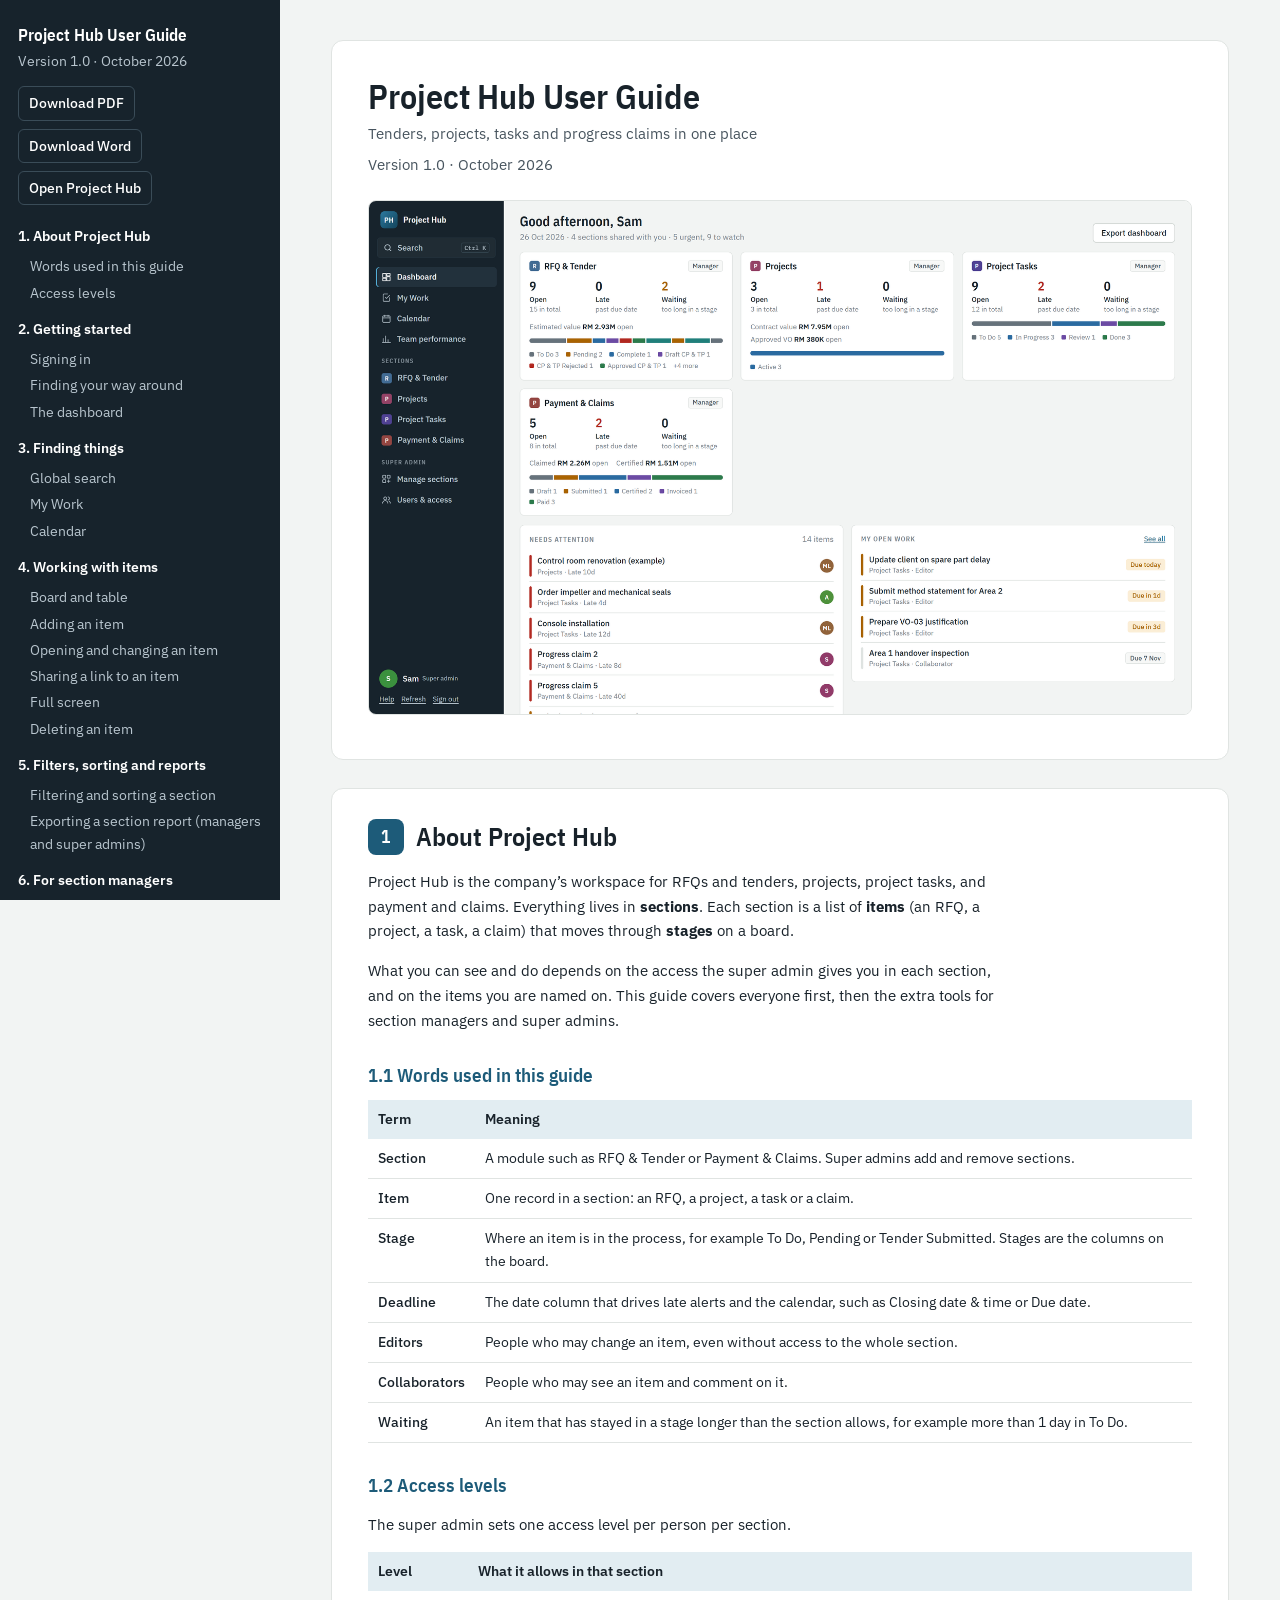
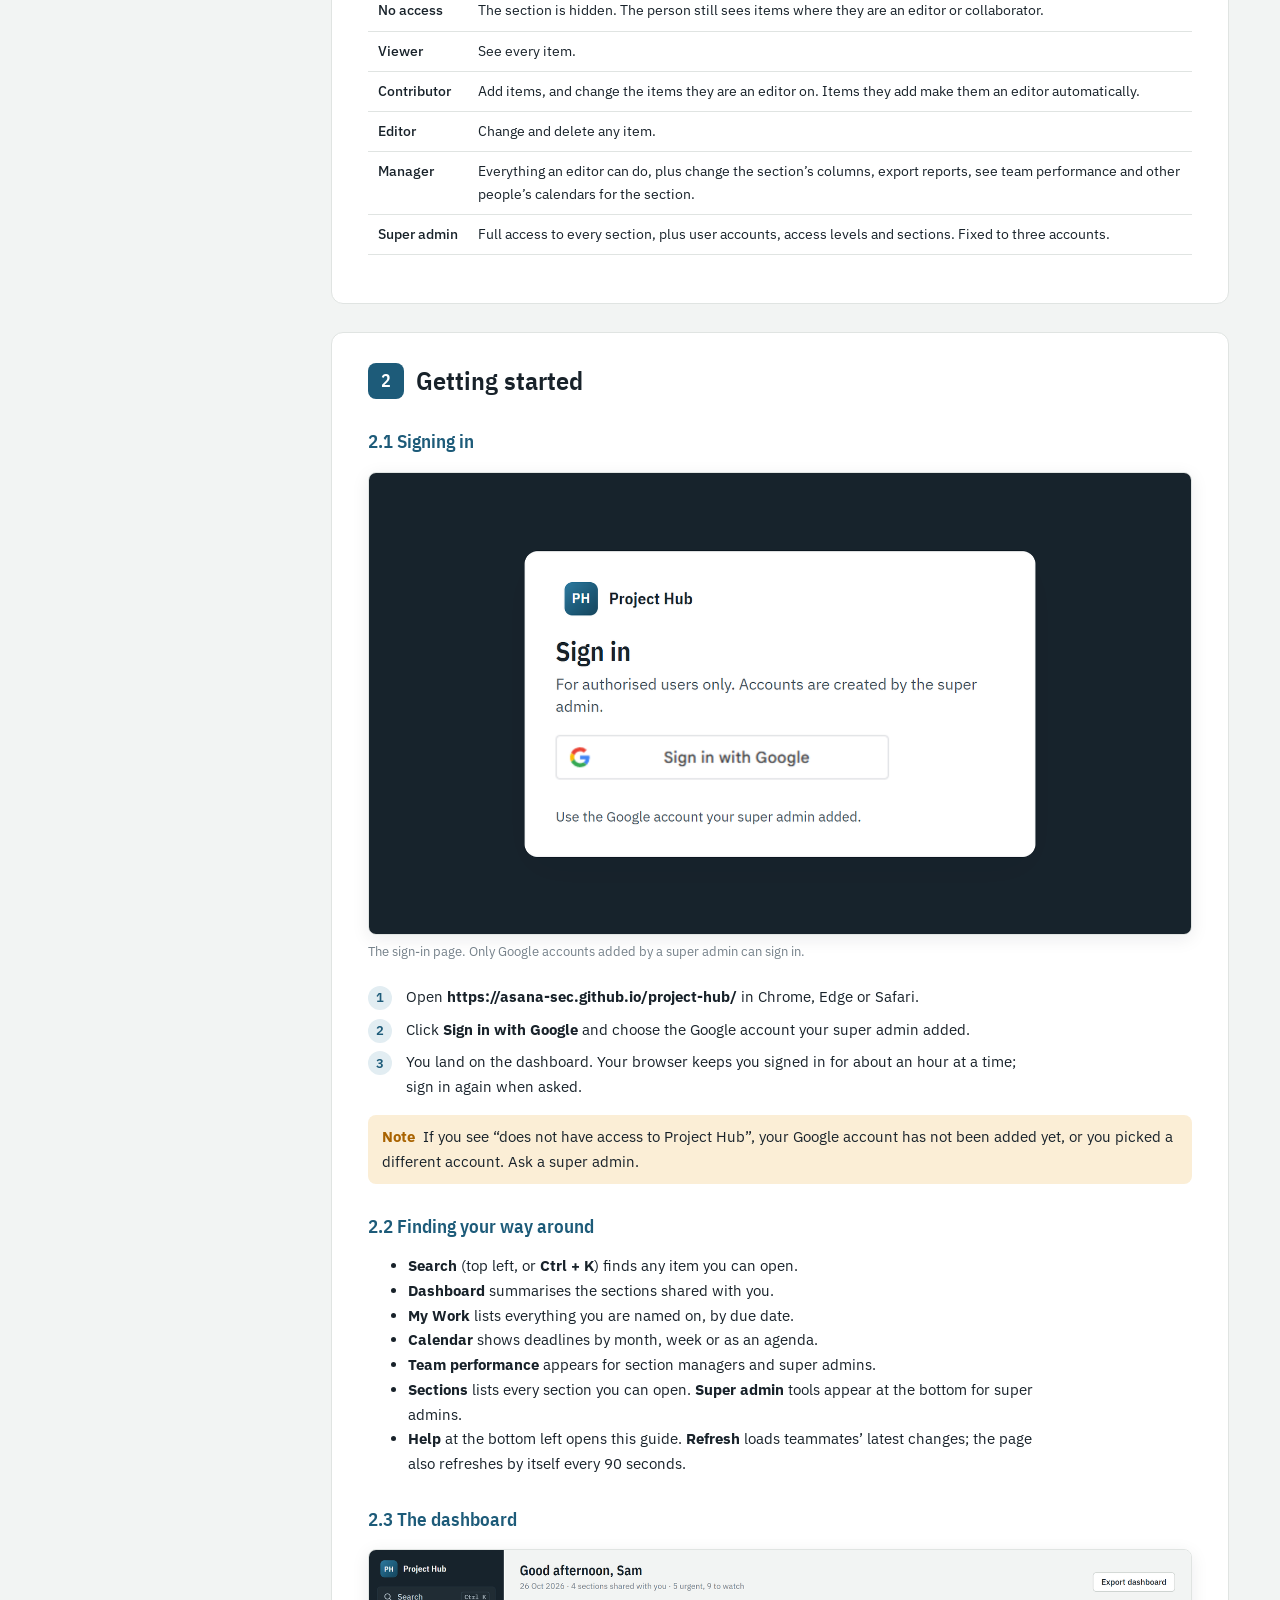
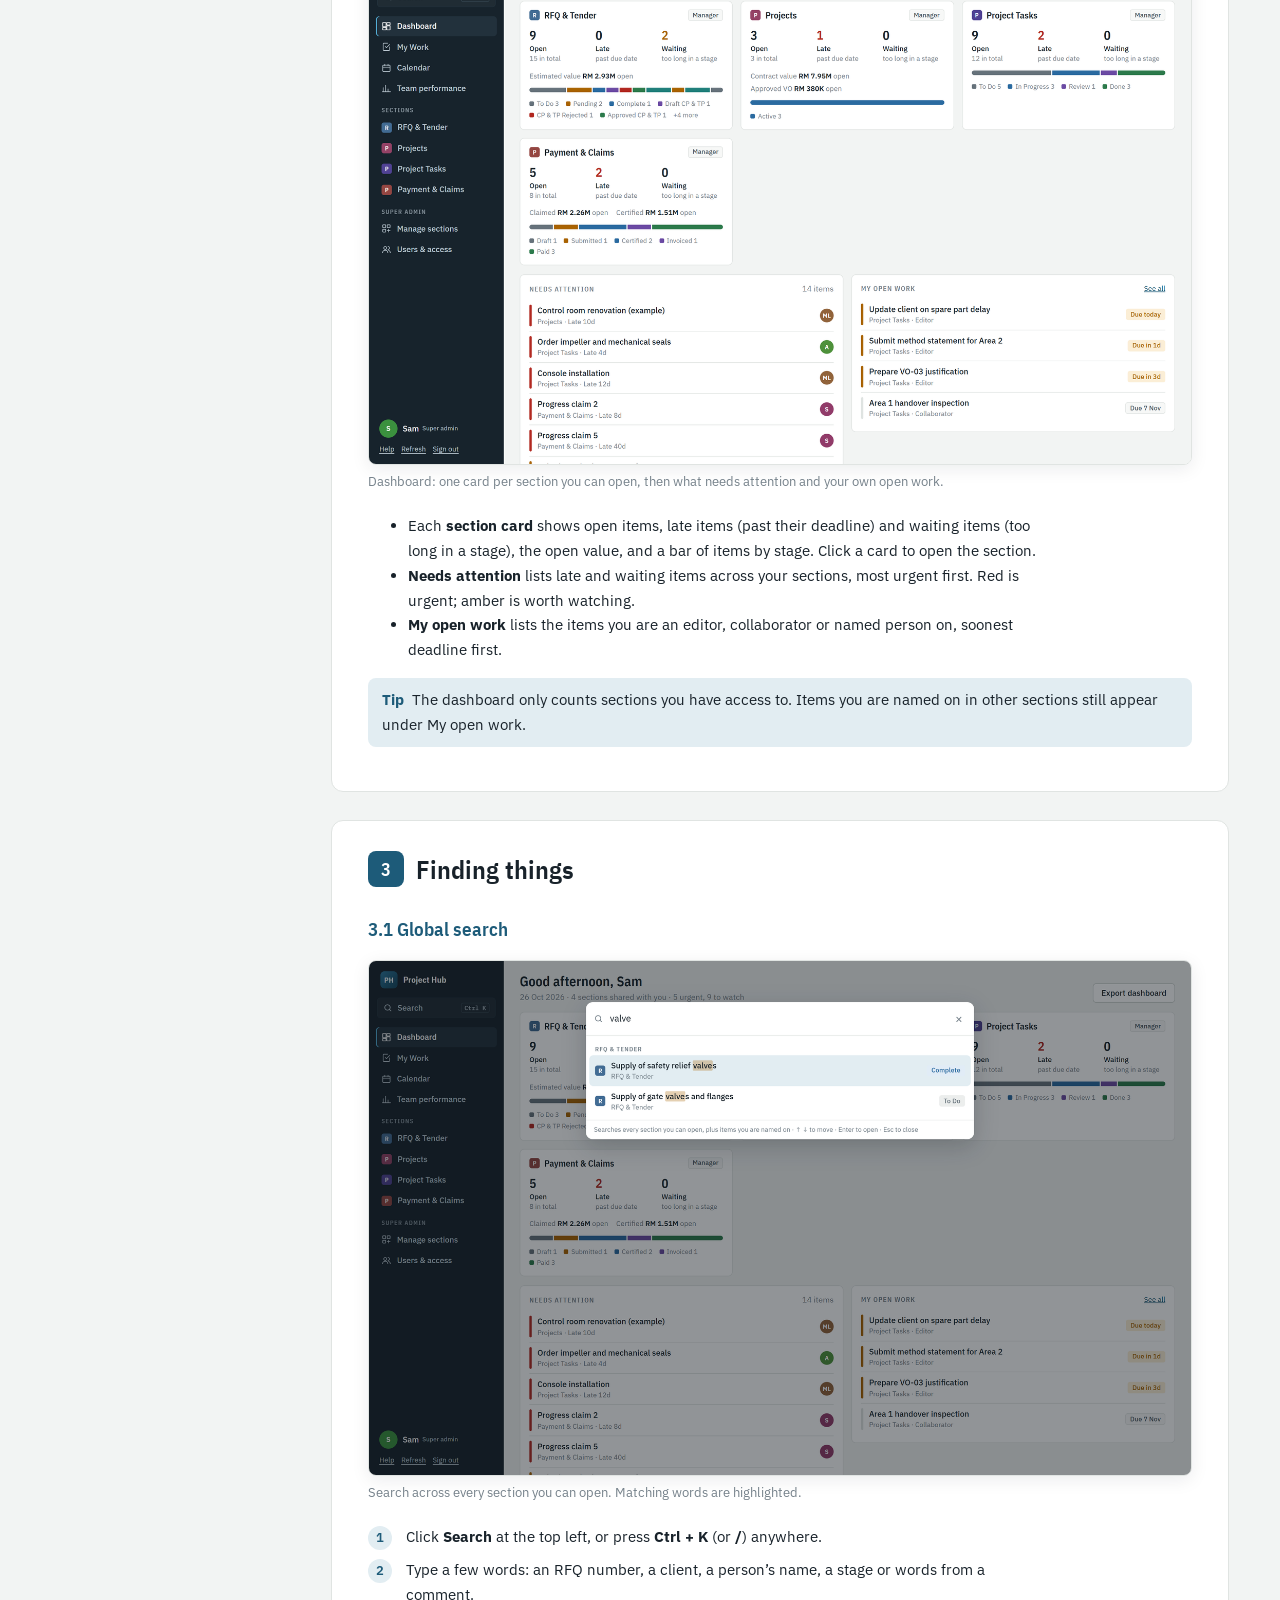
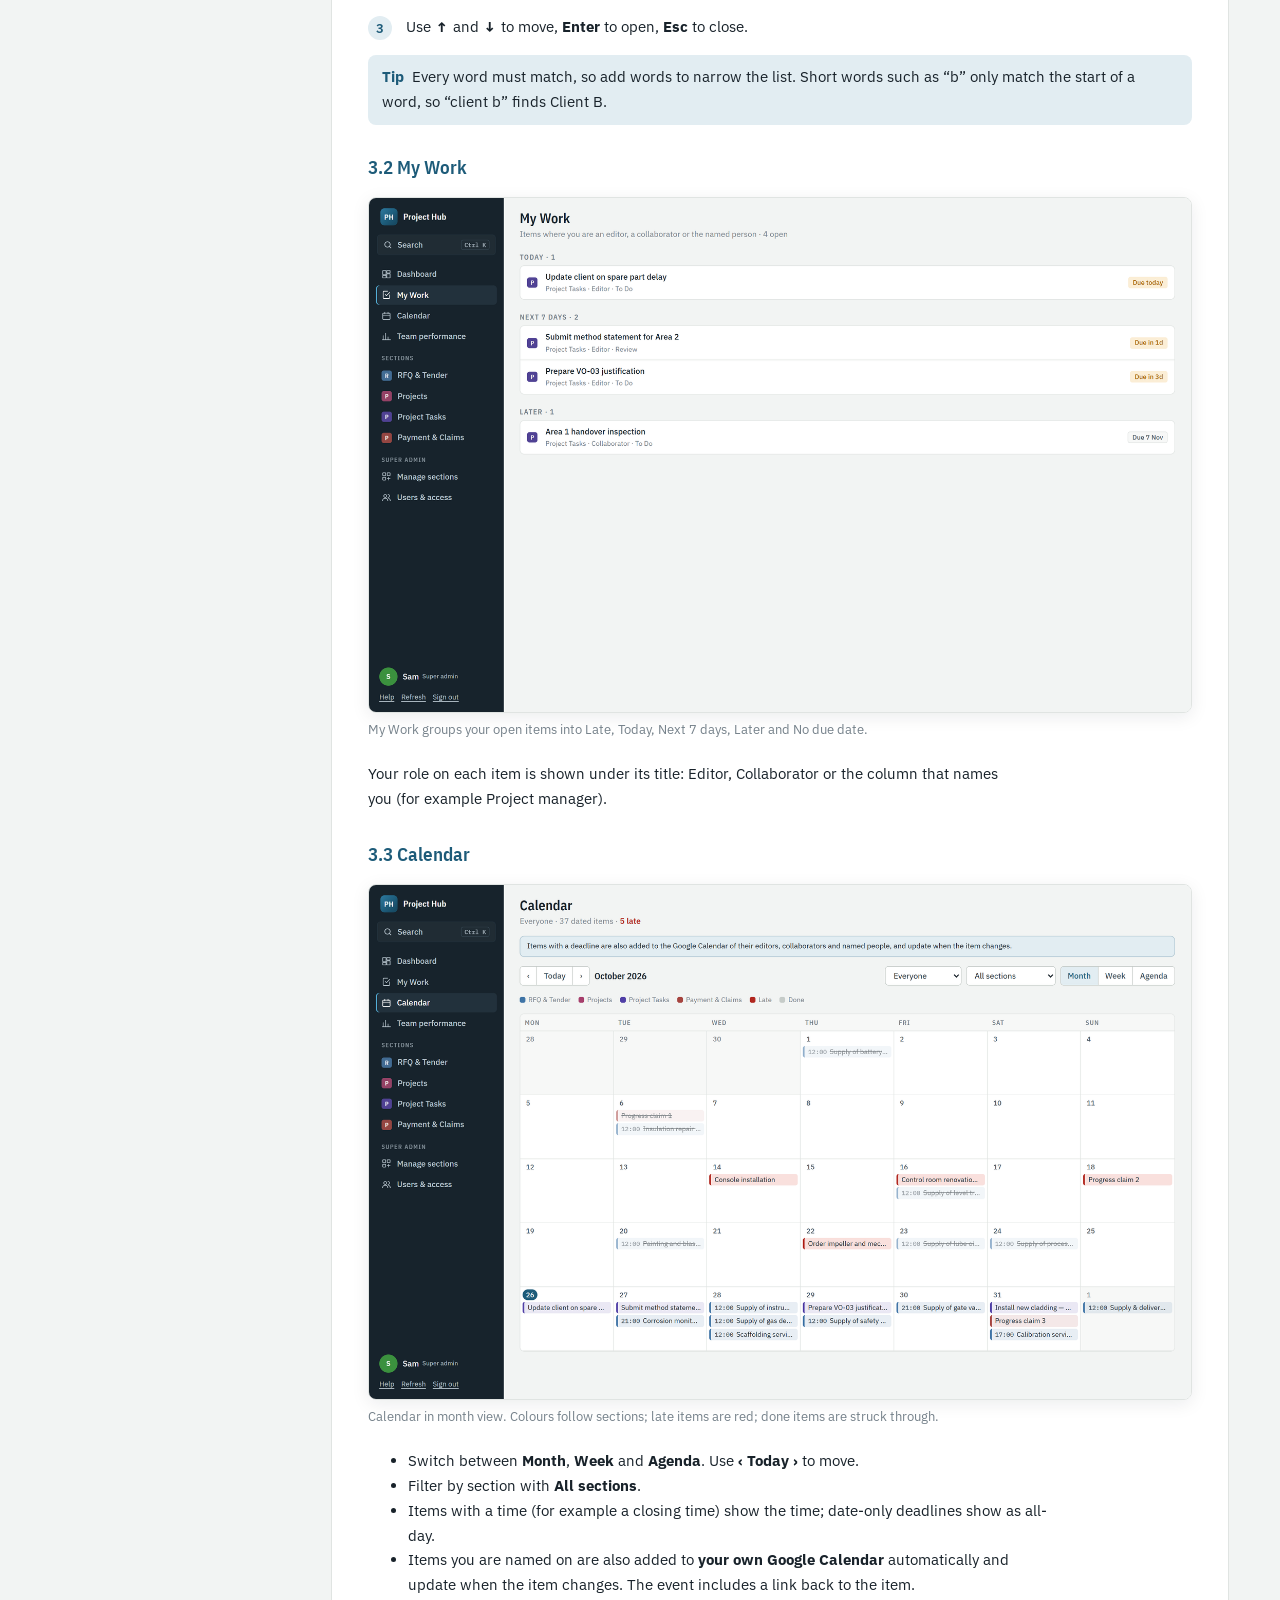
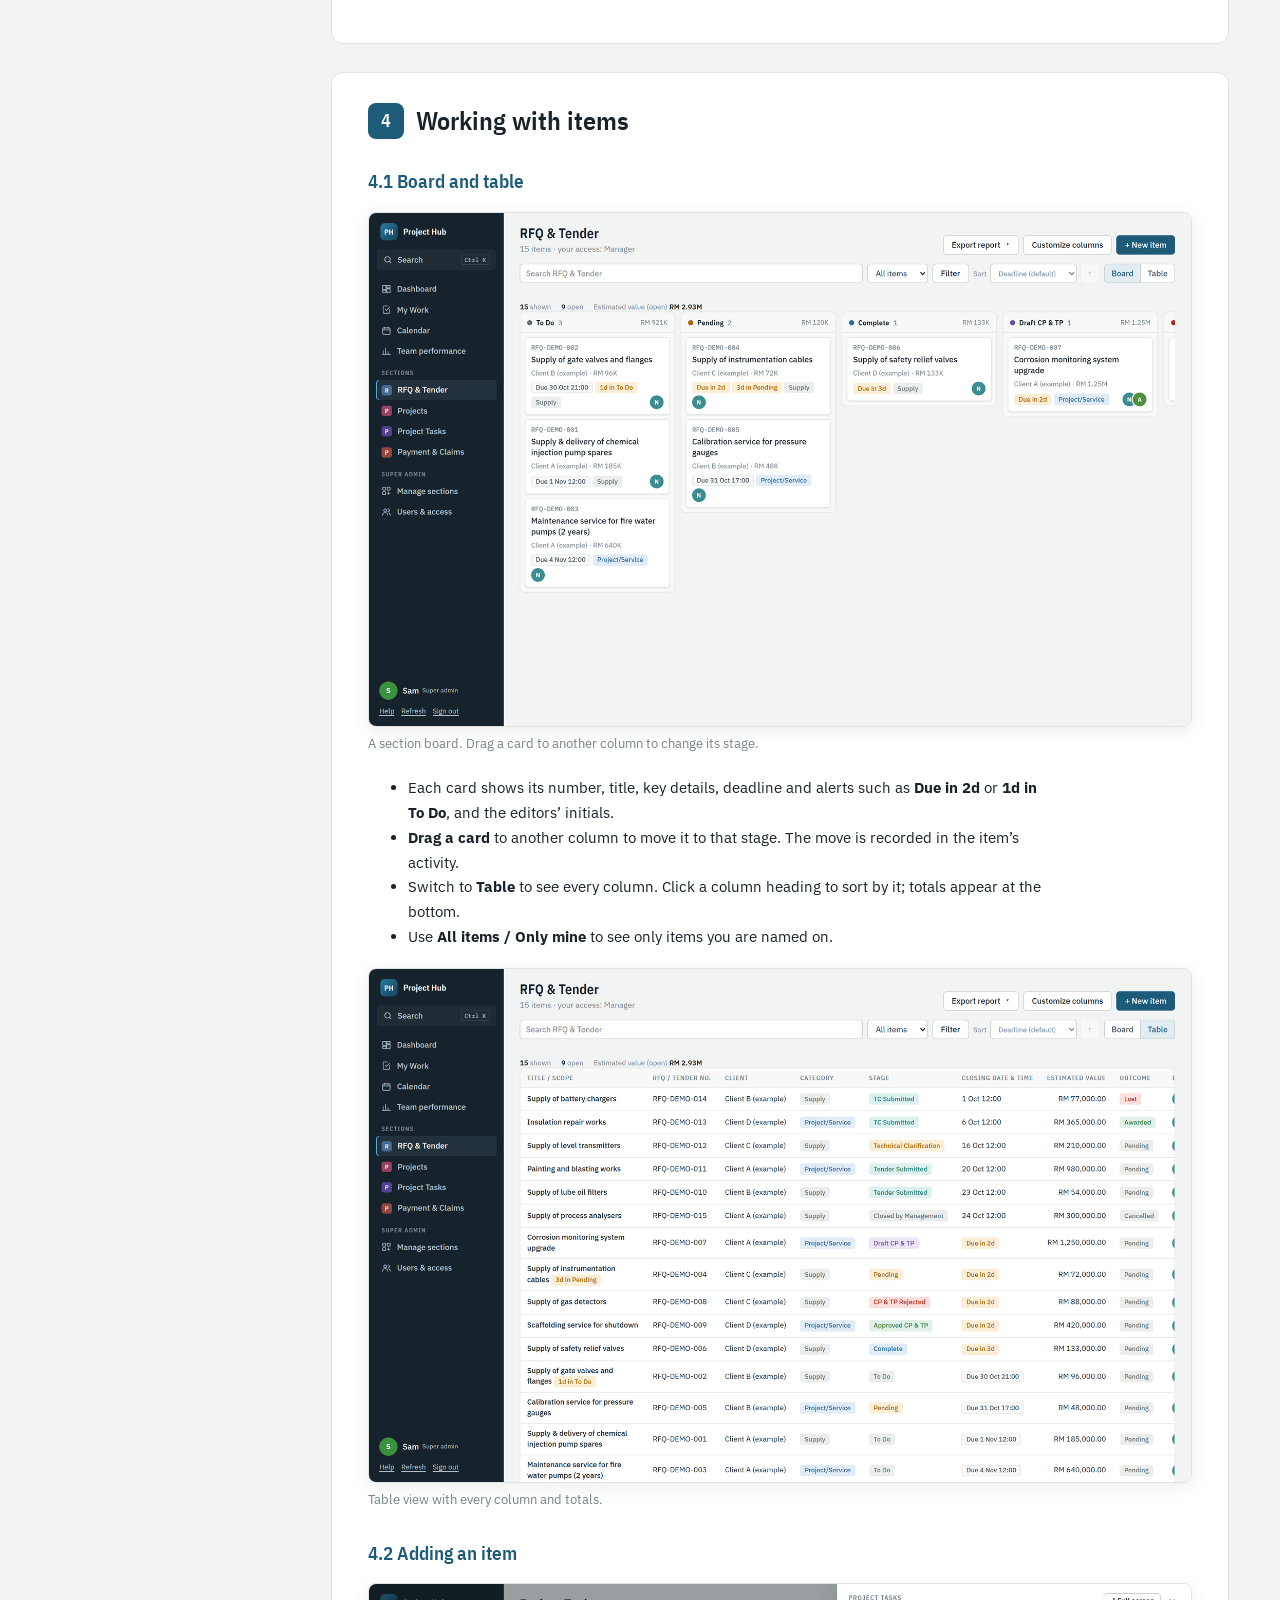
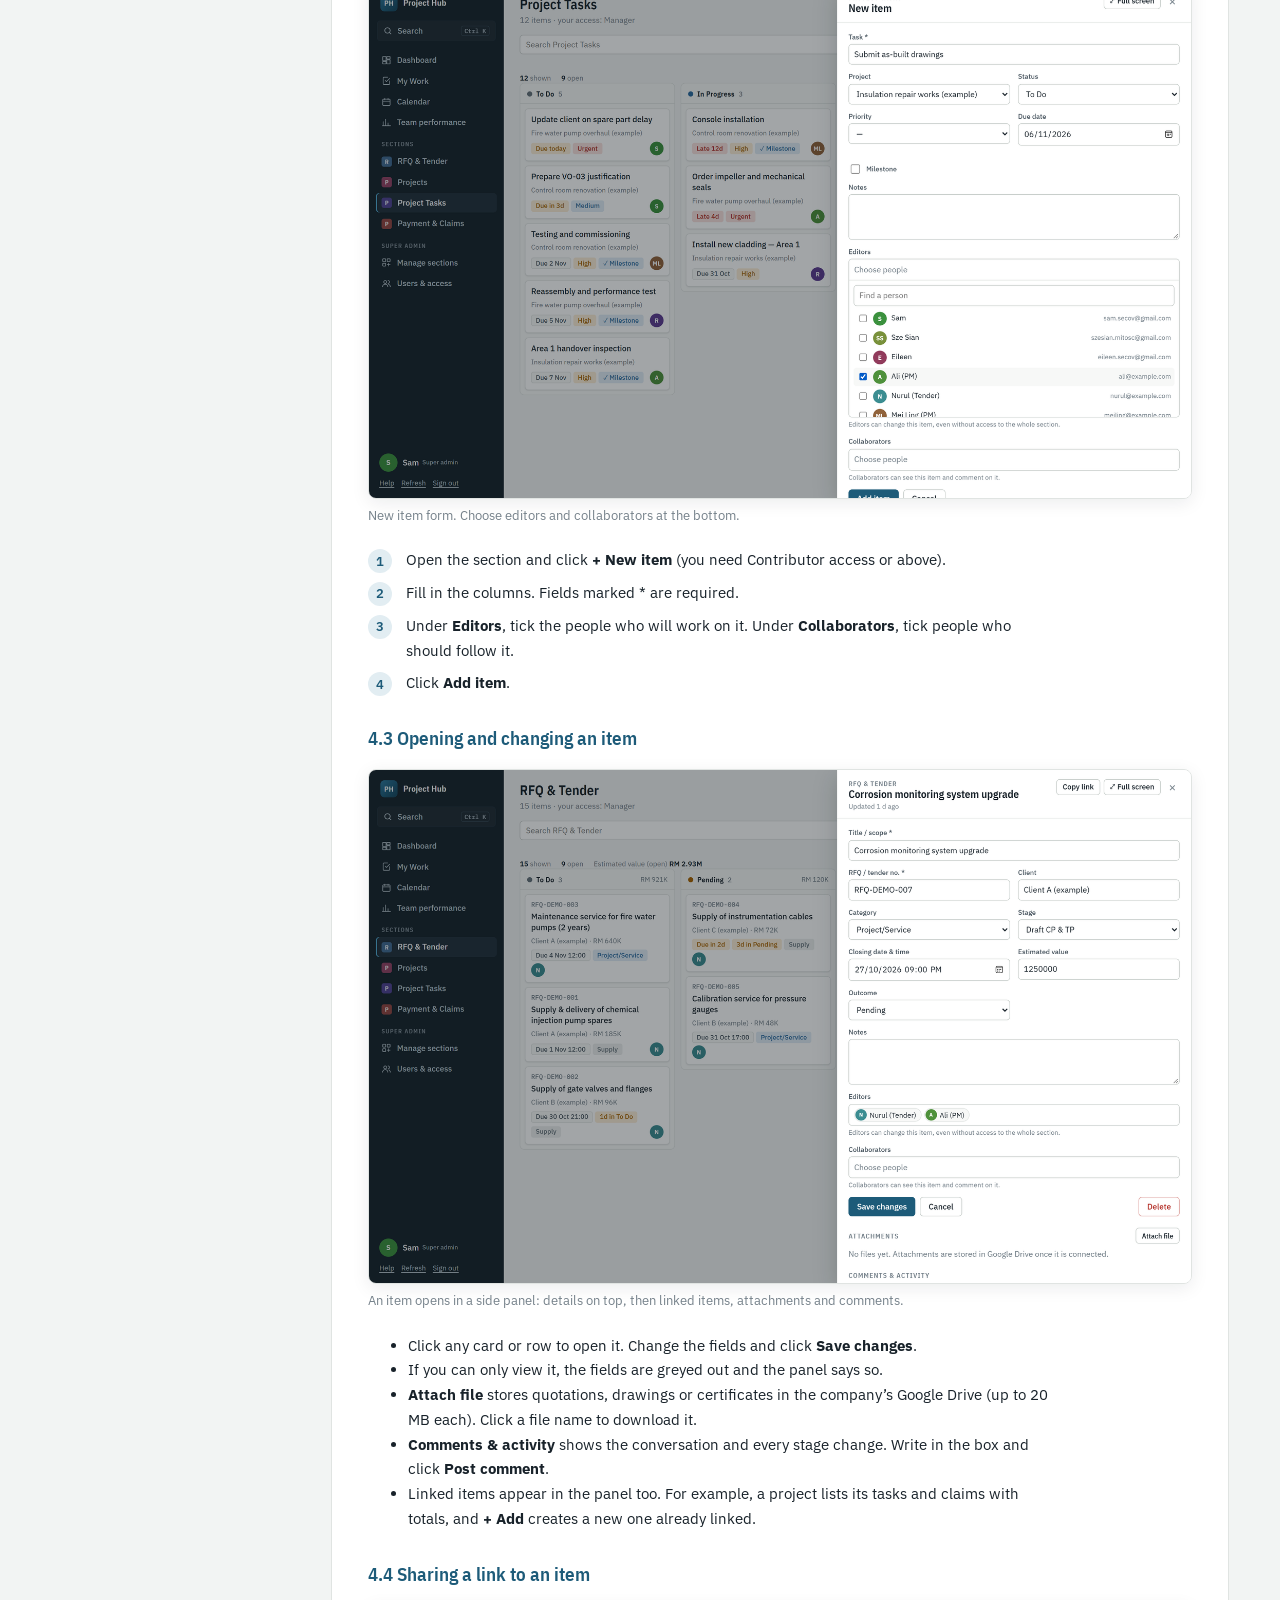
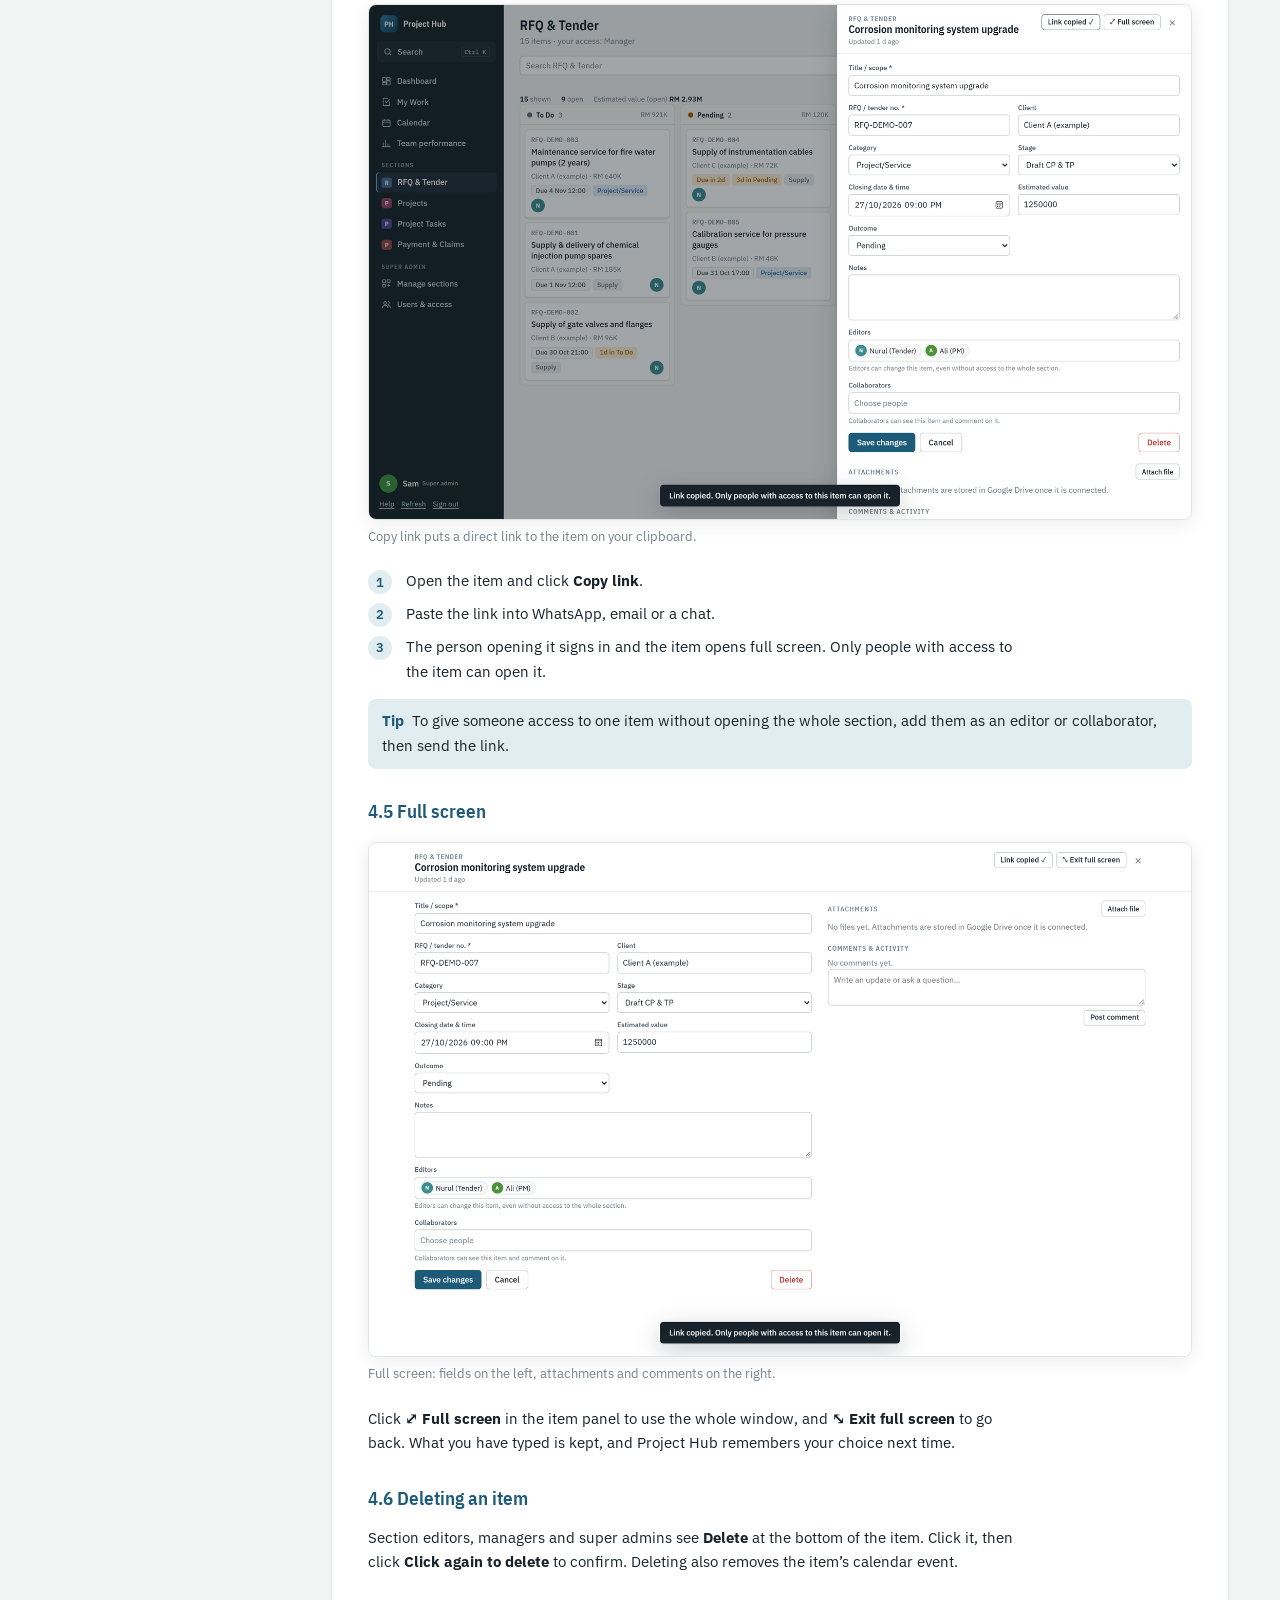
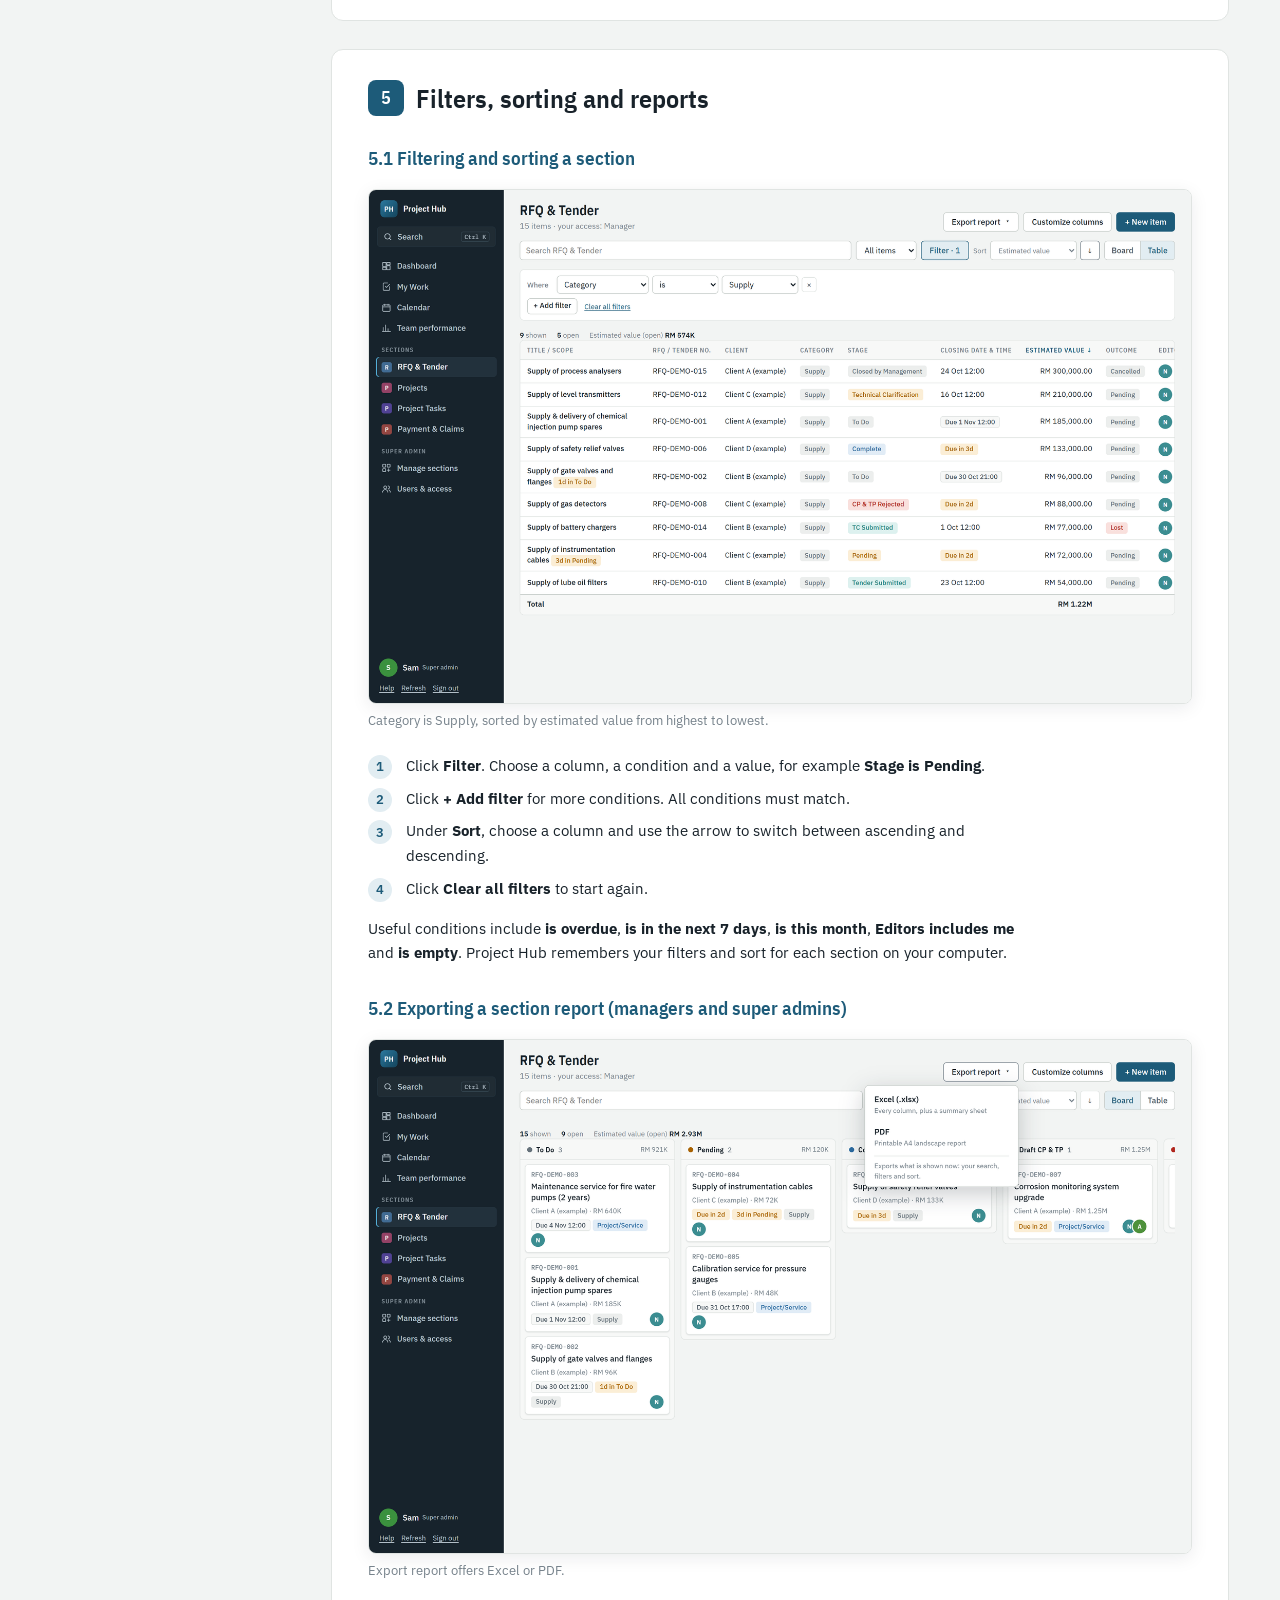
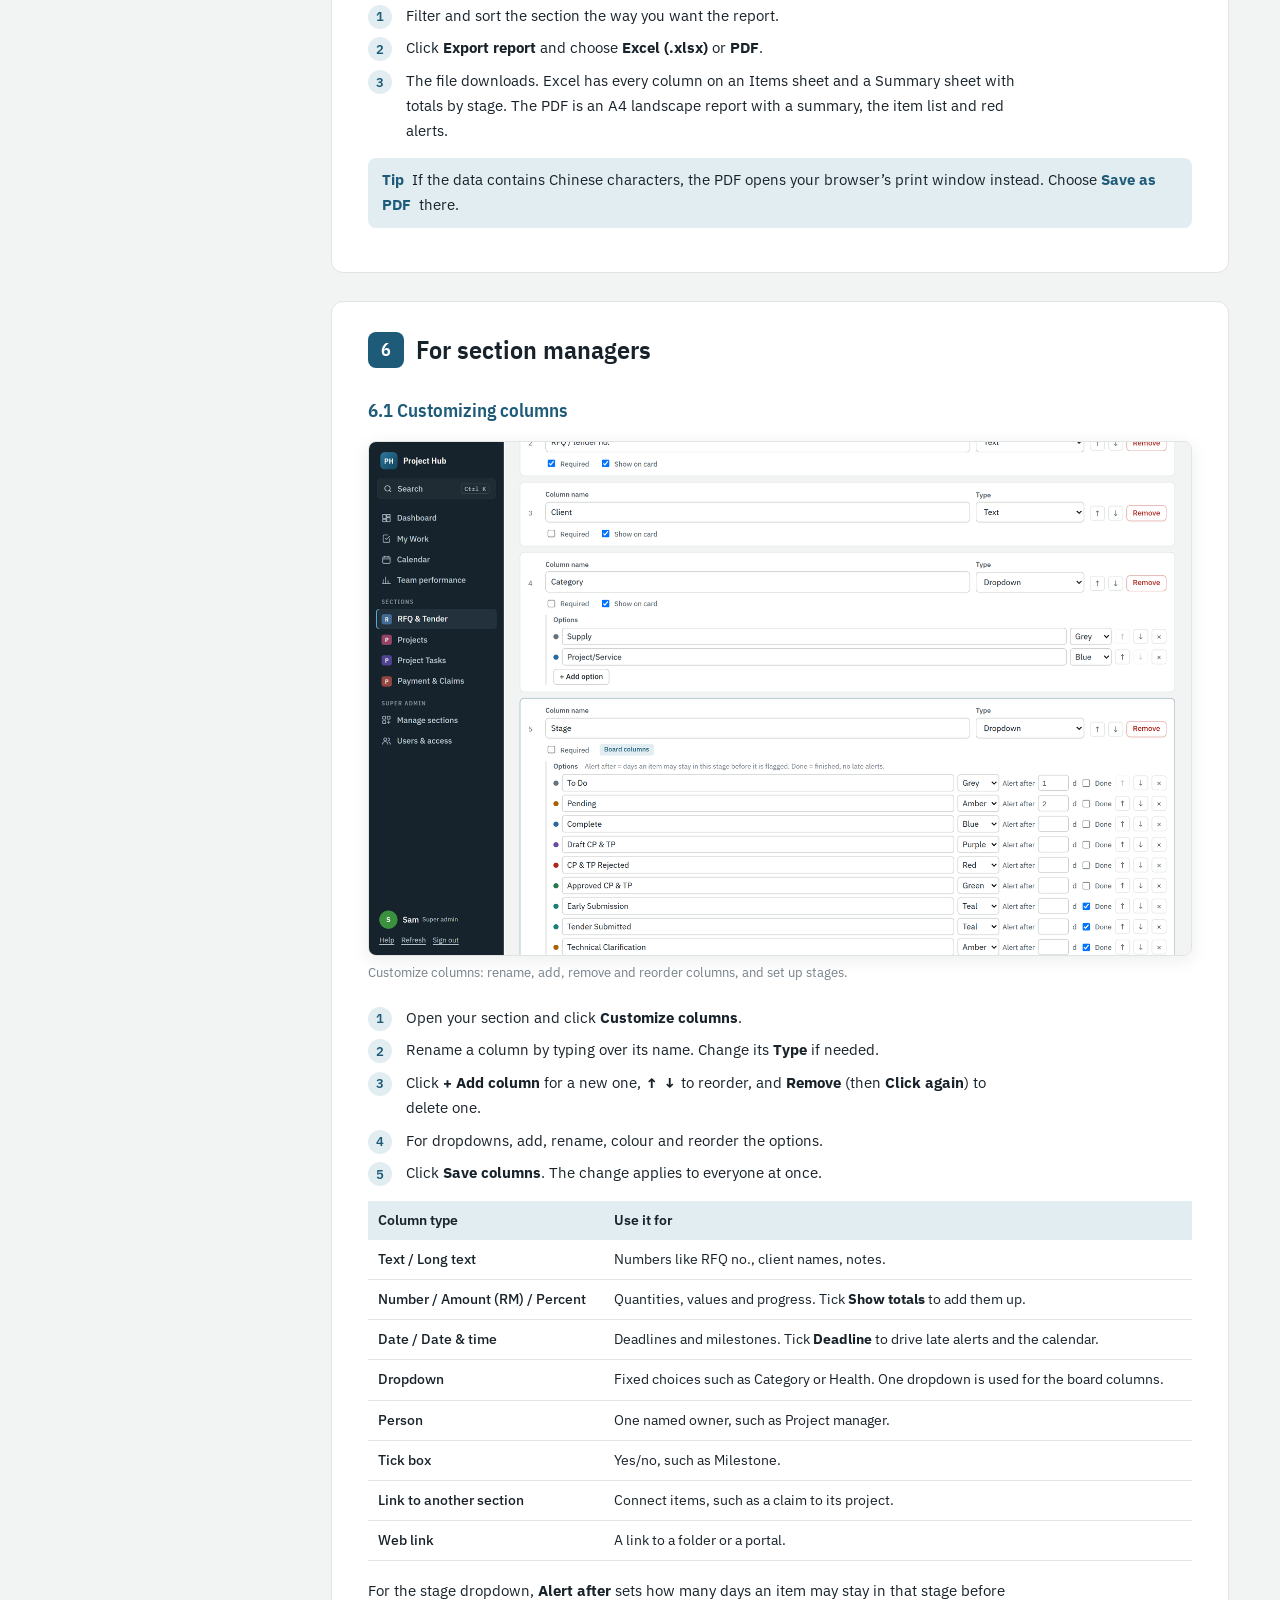
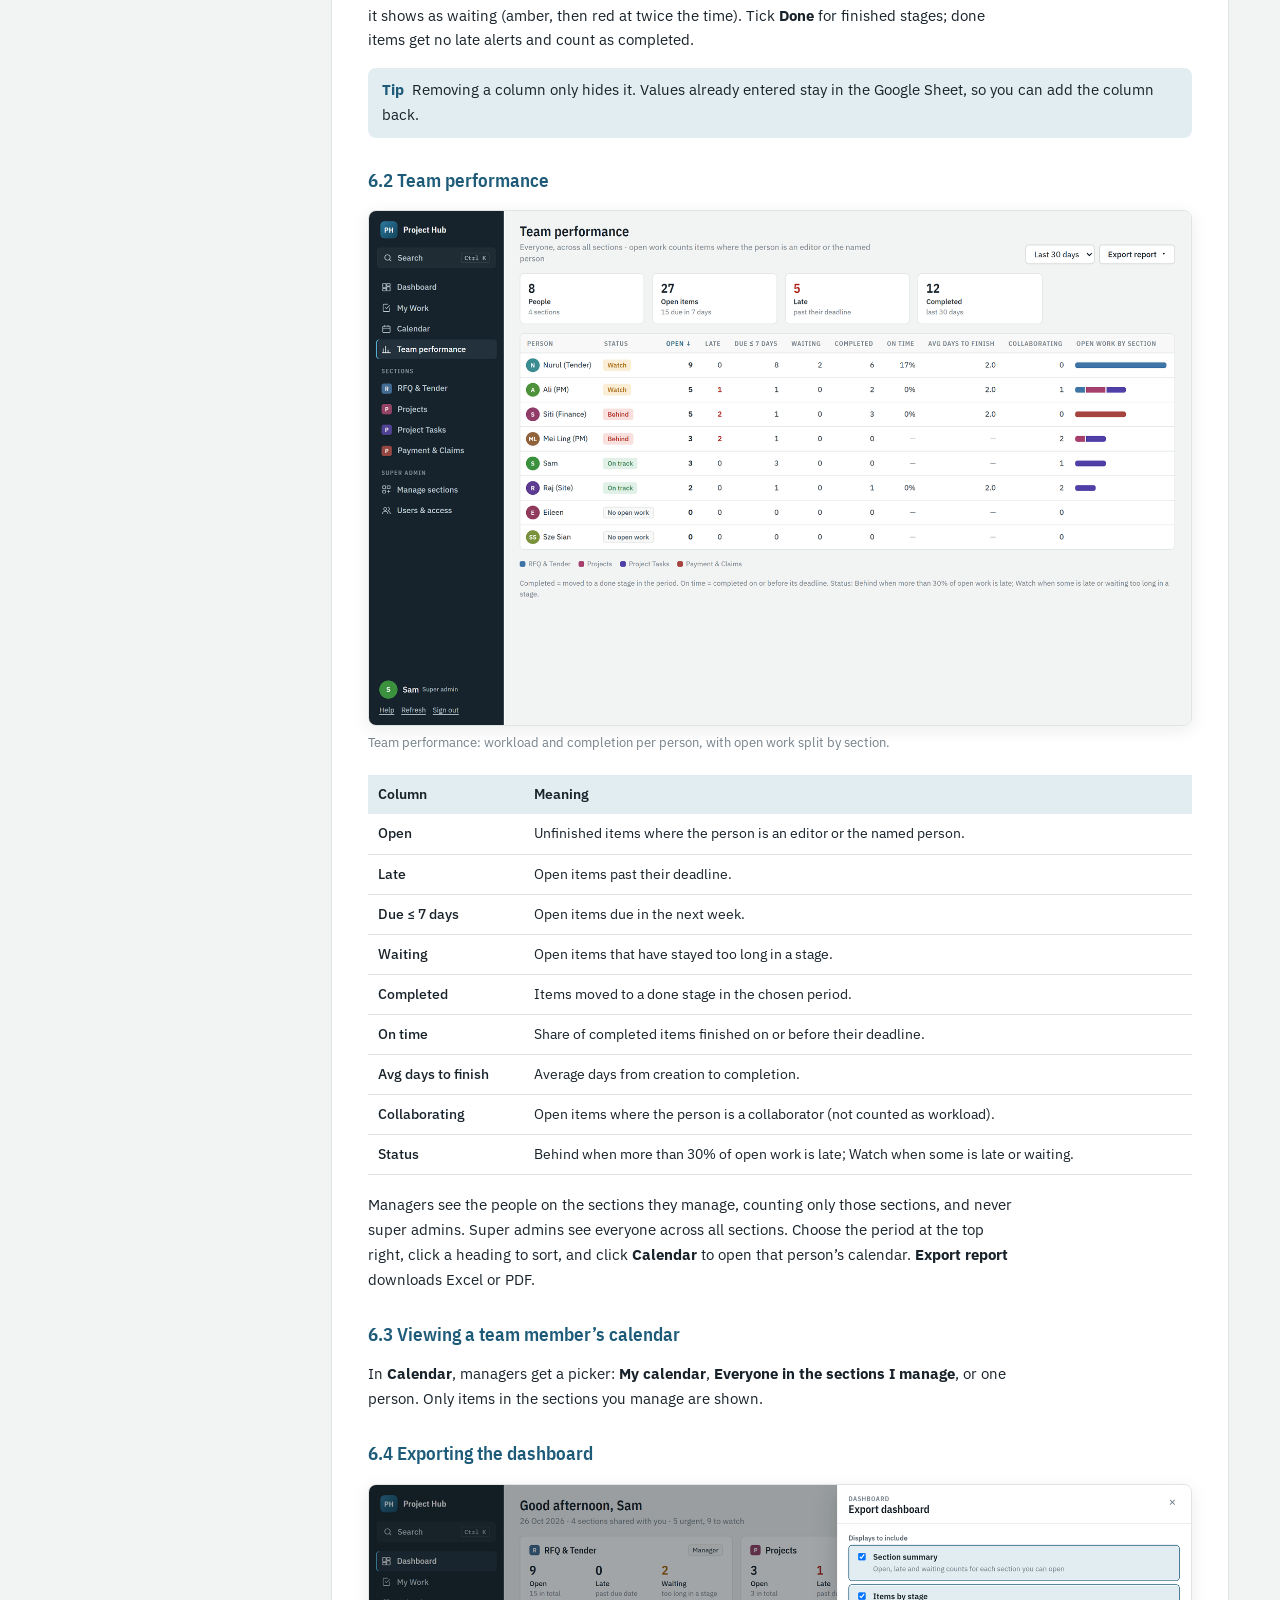
==== help.html @ d71573fd "Add user guide (Help page, PDF, Word) and guide tooling - help.html: full user guide with screenshot" ====
<!doctype html>
<html lang="en">
<head>
<meta charset="utf-8">
<meta name="viewport" content="width=device-width,initial-scale=1">
<title>Project Hub User Guide</title>
<link rel="stylesheet" href="https://fonts.googleapis.com/css2?family=IBM+Plex+Sans+Condensed:wght@600&family=IBM+Plex+Sans:wght@400;500;600&display=swap">
<style>
:root { --bg:#f2f4f3; --surface:#fff; --ink:#18222a; --ink-2:#47545e; --ink-3:#75818a; --line:#e0e4e2; --accent:#1d5b79; --soft:#e2edf2; --warn:#a96300; --warn-soft:#fbeed6; --side:#17232c; color-scheme:light; }
@media (prefers-color-scheme: dark) { :root { --bg:#11171c; --surface:#182128; --ink:#e3e9ed; --ink-2:#a8b4bd; --ink-3:#7b8892; --line:#2a3640; --accent:#72b5d4; --soft:#1b3341; --warn:#e3aa4c; --warn-soft:#34280f; --side:#0c1216; color-scheme:dark; } }
* { box-sizing:border-box }
body { margin:0; background:var(--bg); color:var(--ink); font:15px/1.65 "IBM Plex Sans","Segoe UI",system-ui,sans-serif; }
.wrap { display:grid; grid-template-columns:280px minmax(0,1fr); min-height:100vh; }
nav { background:var(--side); color:#b9c6cf; padding:24px 18px; position:sticky; top:0; height:100vh; overflow-y:auto; font-size:13.5px; }
nav b { display:block; color:#fff; font:600 17px "IBM Plex Sans Condensed",sans-serif; margin-bottom:4px; }
nav .dl { display:flex; gap:8px; margin:14px 0 18px; flex-wrap:wrap; }
nav .dl a { color:#fff; border:1px solid #3a4c58; border-radius:6px; padding:5px 10px; text-decoration:none; font-weight:500; }
nav .dl a:hover { background:#22313c; }
nav ol { list-style:none; margin:0; padding:0; }
nav > ol > li { margin:10px 0; }
nav > ol > li > a { color:#fff; font-weight:600; }
nav ol ol { padding-left:12px; margin-top:4px; }
nav a { color:#b9c6cf; text-decoration:none; display:block; padding:2px 0; }
nav a:hover { color:#fff; }
main { min-width:0; padding:40px max(16px,4vw) 80px; }
.doc { max-width:900px; margin:0 auto; }
.cover { background:var(--surface); border:1px solid var(--line); border-radius:12px; padding:36px; margin-bottom:28px; }
.cover h1 { font:600 34px/1.15 "IBM Plex Sans Condensed",sans-serif; margin:0 0 6px; }
.cover p { margin:0; color:var(--ink-2); }
.cover img { width:100%; border-radius:8px; border:1px solid var(--line); margin-top:22px; }
.chapter { background:var(--surface); border:1px solid var(--line); border-radius:12px; padding:30px 36px; margin-bottom:28px; }
h1 { font:600 26px/1.2 "IBM Plex Sans Condensed",sans-serif; margin:0 0 12px; display:flex; align-items:center; gap:12px; }
h1 span { display:inline-grid; place-items:center; width:36px; height:36px; border-radius:8px; background:var(--accent); color:#fff; font-size:18px; flex:none; }
h2 { font:600 19px/1.3 "IBM Plex Sans Condensed",sans-serif; margin:30px 0 8px; color:var(--accent); }
p, li { max-width:72ch; }
ol.steps { counter-reset:s; list-style:none; padding:0; }
ol.steps li { counter-increment:s; position:relative; padding-left:38px; margin:8px 0; }
ol.steps li::before { content:counter(s); position:absolute; left:0; top:1px; width:24px; height:24px; border-radius:50%; background:var(--soft); color:var(--accent); font-weight:600; font-size:13px; display:grid; place-items:center; }
figure { margin:18px 0 22px; }
figure img { width:100%; display:block; border:1px solid var(--line); border-radius:8px; box-shadow:0 4px 18px rgba(16,28,38,.08); }
figcaption { font-size:13px; color:var(--ink-3); margin-top:6px; }
.callout { border-radius:8px; padding:10px 14px; margin:14px 0; background:var(--soft); }
.callout b { color:var(--accent); margin-right:4px; }
.callout.warn { background:var(--warn-soft); }
.callout.warn b { color:var(--warn); }
.tw { overflow-x:auto; margin:12px 0 18px; }
table { border-collapse:collapse; width:100%; font-size:14px; }
th { text-align:left; background:var(--soft); padding:8px 10px; font-weight:600; }
td { border-bottom:1px solid var(--line); padding:8px 10px; vertical-align:top; }
td:first-child { font-weight:500; white-space:nowrap; }
@media (max-width:860px) { .wrap { grid-template-columns:1fr; } nav { position:static; height:auto; } .chapter, .cover { padding:22px 18px; } td:first-child { white-space:normal; } }
@media print {
  @page { size:A4; margin:16mm 15mm 18mm; }
  body { background:#fff; font-size:10.5pt; color:#18222a; }
  .wrap { display:block; } nav { display:none; } main { padding:0; }
  .cover { border:0; padding:60mm 0 0; min-height:250mm; page-break-after:always; }
  .cover h1 { font-size:32pt; }
  .chapter { border:0; padding:0; margin:0; page-break-before:always; }
  figure { page-break-inside:avoid; } figure img { box-shadow:none; }
  h2, h1 { page-break-after:avoid; } tr, .callout { page-break-inside:avoid; }
  .toc-print { display:block !important; page-break-after:always; }
}
.toc-print { display:none; }
.toc-print h1 { display:block; }
.toc-print ol { font-size:11pt; line-height:1.8; list-style:none; padding-left:0; }
.toc-print ol ol { padding-left:16px; }
.toc-print ol ol { font-size:10pt; line-height:1.6; color:#47545e; }
</style>
</head>
<body>
<div class="wrap">
<nav aria-label="Contents"><b>Project Hub User Guide</b><span>Version 1.0 · October 2026</span>
<div class="dl"><a href="guide/Project_Hub_User_Guide.pdf" download>Download PDF</a><a href="guide/Project_Hub_User_Guide.docx" download>Download Word</a><a href="./">Open Project Hub</a></div>
<ol><li><a href="#about">1. About Project Hub</a><ol><li><a href="#about-words-used-in-this-guide">Words used in this guide</a></li><li><a href="#about-access-levels">Access levels</a></li></ol></li><li><a href="#start">2. Getting started</a><ol><li><a href="#start-signing-in">Signing in</a></li><li><a href="#start-finding-your-way-around">Finding your way around</a></li><li><a href="#start-the-dashboard">The dashboard</a></li></ol></li><li><a href="#find">3. Finding things</a><ol><li><a href="#find-global-search">Global search</a></li><li><a href="#find-my-work">My Work</a></li><li><a href="#find-calendar">Calendar</a></li></ol></li><li><a href="#items">4. Working with items</a><ol><li><a href="#items-board-and-table">Board and table</a></li><li><a href="#items-adding-an-item">Adding an item</a></li><li><a href="#items-opening-and-changing-an-item">Opening and changing an item</a></li><li><a href="#items-sharing-a-link-to-an-item">Sharing a link to an item</a></li><li><a href="#items-full-screen">Full screen</a></li><li><a href="#items-deleting-an-item">Deleting an item</a></li></ol></li><li><a href="#reports">5. Filters, sorting and reports</a><ol><li><a href="#reports-filtering-and-sorting-a-section">Filtering and sorting a section</a></li><li><a href="#reports-exporting-a-section-report-managers-and-super-admins">Exporting a section report (managers and super admins)</a></li></ol></li><li><a href="#managers">6. For section managers</a><ol><li><a href="#managers-customizing-columns">Customizing columns</a></li><li><a href="#managers-team-performance">Team performance</a></li><li><a href="#managers-viewing-a-team-member-s-calendar">Viewing a team member’s calendar</a></li><li><a href="#managers-exporting-the-dashboard">Exporting the dashboard</a></li></ol></li><li><a href="#admins">7. For super admins</a><ol><li><a href="#admins-users-and-access">Users and access</a></li><li><a href="#admins-adding-a-user">Adding a user</a></li><li><a href="#admins-managing-sections">Managing sections</a></li><li><a href="#admins-google-calendar">Google Calendar</a></li></ol></li><li><a href="#faq">8. Questions and fixes</a><ol></ol></li></ol></nav>
<main><div class="doc">
<header class="cover"><h1>Project Hub User Guide</h1><p>Tenders, projects, tasks and progress claims in one place</p><p style="margin-top:6px">Version 1.0 · October 2026</p><img src="guide/web/02_dashboard.png" alt="Project Hub dashboard"></header>
<section class="toc-print"><h1>Contents</h1><ol><li><a href="#about">1. About Project Hub</a><ol><li><a href="#about-words-used-in-this-guide">Words used in this guide</a></li><li><a href="#about-access-levels">Access levels</a></li></ol></li><li><a href="#start">2. Getting started</a><ol><li><a href="#start-signing-in">Signing in</a></li><li><a href="#start-finding-your-way-around">Finding your way around</a></li><li><a href="#start-the-dashboard">The dashboard</a></li></ol></li><li><a href="#find">3. Finding things</a><ol><li><a href="#find-global-search">Global search</a></li><li><a href="#find-my-work">My Work</a></li><li><a href="#find-calendar">Calendar</a></li></ol></li><li><a href="#items">4. Working with items</a><ol><li><a href="#items-board-and-table">Board and table</a></li><li><a href="#items-adding-an-item">Adding an item</a></li><li><a href="#items-opening-and-changing-an-item">Opening and changing an item</a></li><li><a href="#items-sharing-a-link-to-an-item">Sharing a link to an item</a></li><li><a href="#items-full-screen">Full screen</a></li><li><a href="#items-deleting-an-item">Deleting an item</a></li></ol></li><li><a href="#reports">5. Filters, sorting and reports</a><ol><li><a href="#reports-filtering-and-sorting-a-section">Filtering and sorting a section</a></li><li><a href="#reports-exporting-a-section-report-managers-and-super-admins">Exporting a section report (managers and super admins)</a></li></ol></li><li><a href="#managers">6. For section managers</a><ol><li><a href="#managers-customizing-columns">Customizing columns</a></li><li><a href="#managers-team-performance">Team performance</a></li><li><a href="#managers-viewing-a-team-member-s-calendar">Viewing a team member’s calendar</a></li><li><a href="#managers-exporting-the-dashboard">Exporting the dashboard</a></li></ol></li><li><a href="#admins">7. For super admins</a><ol><li><a href="#admins-users-and-access">Users and access</a></li><li><a href="#admins-adding-a-user">Adding a user</a></li><li><a href="#admins-managing-sections">Managing sections</a></li><li><a href="#admins-google-calendar">Google Calendar</a></li></ol></li><li><a href="#faq">8. Questions and fixes</a><ol></ol></li></ol></section>
<section class="chapter"><h1 id="about"><span>1</span>About Project Hub</h1><p>Project Hub is the company’s workspace for RFQs and tenders, projects, project tasks, and payment and claims. Everything lives in <b>sections</b>. Each section is a list of <b>items</b> (an RFQ, a project, a task, a claim) that moves through <b>stages</b> on a board.</p><p>What you can see and do depends on the access the super admin gives you in each section, and on the items you are named on. This guide covers everyone first, then the extra tools for section managers and super admins.</p><h2 id="about-words-used-in-this-guide">1.1 Words used in this guide</h2><div class="tw"><table><thead><tr><th>Term</th><th>Meaning</th></tr></thead><tbody><tr><td>Section</td><td>A module such as RFQ &amp; Tender or Payment &amp; Claims. Super admins add and remove sections.</td></tr><tr><td>Item</td><td>One record in a section: an RFQ, a project, a task or a claim.</td></tr><tr><td>Stage</td><td>Where an item is in the process, for example To Do, Pending or Tender Submitted. Stages are the columns on the board.</td></tr><tr><td>Deadline</td><td>The date column that drives late alerts and the calendar, such as Closing date &amp; time or Due date.</td></tr><tr><td>Editors</td><td>People who may change an item, even without access to the whole section.</td></tr><tr><td>Collaborators</td><td>People who may see an item and comment on it.</td></tr><tr><td>Waiting</td><td>An item that has stayed in a stage longer than the section allows, for example more than 1 day in To Do.</td></tr></tbody></table></div><h2 id="about-access-levels">1.2 Access levels</h2><p>The super admin sets one access level per person per section.</p><div class="tw"><table><thead><tr><th>Level</th><th>What it allows in that section</th></tr></thead><tbody><tr><td>No access</td><td>The section is hidden. The person still sees items where they are an editor or collaborator.</td></tr><tr><td>Viewer</td><td>See every item.</td></tr><tr><td>Contributor</td><td>Add items, and change the items they are an editor on. Items they add make them an editor automatically.</td></tr><tr><td>Editor</td><td>Change and delete any item.</td></tr><tr><td>Manager</td><td>Everything an editor can do, plus change the section’s columns, export reports, see team performance and other people’s calendars for the section.</td></tr><tr><td>Super admin</td><td>Full access to every section, plus user accounts, access levels and sections. Fixed to three accounts.</td></tr></tbody></table></div></section><section class="chapter"><h1 id="start"><span>2</span>Getting started</h1><h2 id="start-signing-in">2.1 Signing in</h2><figure><img src="guide/web/01_signin.png" alt="The sign-in page. Only Google accounts added by a super admin can sign in." loading="lazy"><figcaption>The sign-in page. Only Google accounts added by a super admin can sign in.</figcaption></figure><ol class="steps"><li>Open <b>https://asana-sec.github.io/project-hub/</b> in Chrome, Edge or Safari.</li><li>Click <b>Sign in with Google</b> and choose the Google account your super admin added.</li><li>You land on the dashboard. Your browser keeps you signed in for about an hour at a time; sign in again when asked.</li></ol><div class="callout warn"><b>Note</b> If you see “does not have access to Project Hub”, your Google account has not been added yet, or you picked a different account. Ask a super admin.</div><h2 id="start-finding-your-way-around">2.2 Finding your way around</h2><ul><li><b>Search</b> (top left, or <b>Ctrl + K</b>) finds any item you can open.</li><li><b>Dashboard</b> summarises the sections shared with you.</li><li><b>My Work</b> lists everything you are named on, by due date.</li><li><b>Calendar</b> shows deadlines by month, week or as an agenda.</li><li><b>Team performance</b> appears for section managers and super admins.</li><li><b>Sections</b> lists every section you can open. <b>Super admin</b> tools appear at the bottom for super admins.</li><li><b>Help</b> at the bottom left opens this guide. <b>Refresh</b> loads teammates’ latest changes; the page also refreshes by itself every 90 seconds.</li></ul><h2 id="start-the-dashboard">2.3 The dashboard</h2><figure><img src="guide/web/02_dashboard.png" alt="Dashboard: one card per section you can open, then what needs attention and your own open work." loading="lazy"><figcaption>Dashboard: one card per section you can open, then what needs attention and your own open work.</figcaption></figure><ul><li>Each <b>section card</b> shows open items, late items (past their deadline) and waiting items (too long in a stage), the open value, and a bar of items by stage. Click a card to open the section.</li><li><b>Needs attention</b> lists late and waiting items across your sections, most urgent first. Red is urgent; amber is worth watching.</li><li><b>My open work</b> lists the items you are an editor, collaborator or named person on, soonest deadline first.</li></ul><div class="callout tip"><b>Tip</b> The dashboard only counts sections you have access to. Items you are named on in other sections still appear under My open work.</div></section><section class="chapter"><h1 id="find"><span>3</span>Finding things</h1><h2 id="find-global-search">3.1 Global search</h2><figure><img src="guide/web/03_search.png" alt="Search across every section you can open. Matching words are highlighted." loading="lazy"><figcaption>Search across every section you can open. Matching words are highlighted.</figcaption></figure><ol class="steps"><li>Click <b>Search</b> at the top left, or press <b>Ctrl + K</b> (or <b>/</b>) anywhere.</li><li>Type a few words: an RFQ number, a client, a person’s name, a stage or words from a comment.</li><li>Use <b>↑</b> and <b>↓</b> to move, <b>Enter</b> to open, <b>Esc</b> to close.</li></ol><div class="callout tip"><b>Tip</b> Every word must match, so add words to narrow the list. Short words such as “b” only match the start of a word, so “client b” finds Client B.</div><h2 id="find-my-work">3.2 My Work</h2><figure><img src="guide/web/12_mywork.png" alt="My Work groups your open items into Late, Today, Next 7 days, Later and No due date." loading="lazy"><figcaption>My Work groups your open items into Late, Today, Next 7 days, Later and No due date.</figcaption></figure><p>Your role on each item is shown under its title: Editor, Collaborator or the column that names you (for example Project manager).</p><h2 id="find-calendar">3.3 Calendar</h2><figure><img src="guide/web/13_calendar.png" alt="Calendar in month view. Colours follow sections; late items are red; done items are struck through." loading="lazy"><figcaption>Calendar in month view. Colours follow sections; late items are red; done items are struck through.</figcaption></figure><ul><li>Switch between <b>Month</b>, <b>Week</b> and <b>Agenda</b>. Use <b>‹ Today ›</b> to move.</li><li>Filter by section with <b>All sections</b>.</li><li>Items with a time (for example a closing time) show the time; date-only deadlines show as all-day.</li><li>Items you are named on are also added to <b>your own Google Calendar</b> automatically and update when the item changes. The event includes a link back to the item.</li></ul></section><section class="chapter"><h1 id="items"><span>4</span>Working with items</h1><h2 id="items-board-and-table">4.1 Board and table</h2><figure><img src="guide/web/04_board.png" alt="A section board. Drag a card to another column to change its stage." loading="lazy"><figcaption>A section board. Drag a card to another column to change its stage.</figcaption></figure><ul><li>Each card shows its number, title, key details, deadline and alerts such as <b>Due in 2d</b> or <b>1d in To Do</b>, and the editors’ initials.</li><li><b>Drag a card</b> to another column to move it to that stage. The move is recorded in the item’s activity.</li><li>Switch to <b>Table</b> to see every column. Click a column heading to sort by it; totals appear at the bottom.</li><li>Use <b>All items / Only mine</b> to see only items you are named on.</li></ul><figure><img src="guide/web/05_table.png" alt="Table view with every column and totals." loading="lazy"><figcaption>Table view with every column and totals.</figcaption></figure><h2 id="items-adding-an-item">4.2 Adding an item</h2><figure><img src="guide/web/11_new_item.png" alt="New item form. Choose editors and collaborators at the bottom." loading="lazy"><figcaption>New item form. Choose editors and collaborators at the bottom.</figcaption></figure><ol class="steps"><li>Open the section and click <b>+ New item</b> (you need Contributor access or above).</li><li>Fill in the columns. Fields marked * are required.</li><li>Under <b>Editors</b>, tick the people who will work on it. Under <b>Collaborators</b>, tick people who should follow it.</li><li>Click <b>Add item</b>.</li></ol><h2 id="items-opening-and-changing-an-item">4.3 Opening and changing an item</h2><figure><img src="guide/web/08_item.png" alt="An item opens in a side panel: details on top, then linked items, attachments and comments." loading="lazy"><figcaption>An item opens in a side panel: details on top, then linked items, attachments and comments.</figcaption></figure><ul><li>Click any card or row to open it. Change the fields and click <b>Save changes</b>.</li><li>If you can only view it, the fields are greyed out and the panel says so.</li><li><b>Attach file</b> stores quotations, drawings or certificates in the company’s Google Drive (up to 20 MB each). Click a file name to download it.</li><li><b>Comments &amp; activity</b> shows the conversation and every stage change. Write in the box and click <b>Post comment</b>.</li><li>Linked items appear in the panel too. For example, a project lists its tasks and claims with totals, and <b>+ Add</b> creates a new one already linked.</li></ul><h2 id="items-sharing-a-link-to-an-item">4.4 Sharing a link to an item</h2><figure><img src="guide/web/09_copy_link.png" alt="Copy link puts a direct link to the item on your clipboard." loading="lazy"><figcaption>Copy link puts a direct link to the item on your clipboard.</figcaption></figure><ol class="steps"><li>Open the item and click <b>Copy link</b>.</li><li>Paste the link into WhatsApp, email or a chat.</li><li>The person opening it signs in and the item opens full screen. Only people with access to the item can open it.</li></ol><div class="callout tip"><b>Tip</b> To give someone access to one item without opening the whole section, add them as an editor or collaborator, then send the link.</div><h2 id="items-full-screen">4.5 Full screen</h2><figure><img src="guide/web/10_item_full.png" alt="Full screen: fields on the left, attachments and comments on the right." loading="lazy"><figcaption>Full screen: fields on the left, attachments and comments on the right.</figcaption></figure><p>Click <b>⤢ Full screen</b> in the item panel to use the whole window, and <b>⤡ Exit full screen</b> to go back. What you have typed is kept, and Project Hub remembers your choice next time.</p><h2 id="items-deleting-an-item">4.6 Deleting an item</h2><p>Section editors, managers and super admins see <b>Delete</b> at the bottom of the item. Click it, then click <b>Click again to delete</b> to confirm. Deleting also removes the item’s calendar event.</p></section><section class="chapter"><h1 id="reports"><span>5</span>Filters, sorting and reports</h1><h2 id="reports-filtering-and-sorting-a-section">5.1 Filtering and sorting a section</h2><figure><img src="guide/web/06_filter.png" alt="Category is Supply, sorted by estimated value from highest to lowest." loading="lazy"><figcaption>Category is Supply, sorted by estimated value from highest to lowest.</figcaption></figure><ol class="steps"><li>Click <b>Filter</b>. Choose a column, a condition and a value, for example <b>Stage is Pending</b>.</li><li>Click <b>+ Add filter</b> for more conditions. All conditions must match.</li><li>Under <b>Sort</b>, choose a column and use the arrow to switch between ascending and descending.</li><li>Click <b>Clear all filters</b> to start again.</li></ol><p>Useful conditions include <b>is overdue</b>, <b>is in the next 7 days</b>, <b>is this month</b>, <b>Editors includes me</b> and <b>is empty</b>. Project Hub remembers your filters and sort for each section on your computer.</p><h2 id="reports-exporting-a-section-report-managers-and-super-admins">5.2 Exporting a section report (managers and super admins)</h2><figure><img src="guide/web/07_export_menu.png" alt="Export report offers Excel or PDF." loading="lazy"><figcaption>Export report offers Excel or PDF.</figcaption></figure><ol class="steps"><li>Filter and sort the section the way you want the report.</li><li>Click <b>Export report</b> and choose <b>Excel (.xlsx)</b> or <b>PDF</b>.</li><li>The file downloads. Excel has every column on an Items sheet and a Summary sheet with totals by stage. The PDF is an A4 landscape report with a summary, the item list and red alerts.</li></ol><div class="callout tip"><b>Tip</b> If the data contains Chinese characters, the PDF opens your browser’s print window instead. Choose <b>Save as PDF</b> there.</div></section><section class="chapter"><h1 id="managers"><span>6</span>For section managers</h1><h2 id="managers-customizing-columns">6.1 Customizing columns</h2><figure><img src="guide/web/14_customize.png" alt="Customize columns: rename, add, remove and reorder columns, and set up stages." loading="lazy"><figcaption>Customize columns: rename, add, remove and reorder columns, and set up stages.</figcaption></figure><ol class="steps"><li>Open your section and click <b>Customize columns</b>.</li><li>Rename a column by typing over its name. Change its <b>Type</b> if needed.</li><li>Click <b>+ Add column</b> for a new one, <b>↑ ↓</b> to reorder, and <b>Remove</b> (then <b>Click again</b>) to delete one.</li><li>For dropdowns, add, rename, colour and reorder the options.</li><li>Click <b>Save columns</b>. The change applies to everyone at once.</li></ol><div class="tw"><table><thead><tr><th>Column type</th><th>Use it for</th></tr></thead><tbody><tr><td>Text / Long text</td><td>Numbers like RFQ no., client names, notes.</td></tr><tr><td>Number / Amount (RM) / Percent</td><td>Quantities, values and progress. Tick <b>Show totals</b> to add them up.</td></tr><tr><td>Date / Date &amp; time</td><td>Deadlines and milestones. Tick <b>Deadline</b> to drive late alerts and the calendar.</td></tr><tr><td>Dropdown</td><td>Fixed choices such as Category or Health. One dropdown is used for the board columns.</td></tr><tr><td>Person</td><td>One named owner, such as Project manager.</td></tr><tr><td>Tick box</td><td>Yes/no, such as Milestone.</td></tr><tr><td>Link to another section</td><td>Connect items, such as a claim to its project.</td></tr><tr><td>Web link</td><td>A link to a folder or a portal.</td></tr></tbody></table></div><p>For the stage dropdown, <b>Alert after</b> sets how many days an item may stay in that stage before it shows as waiting (amber, then red at twice the time). Tick <b>Done</b> for finished stages; done items get no late alerts and count as completed.</p><div class="callout tip"><b>Tip</b> Removing a column only hides it. Values already entered stay in the Google Sheet, so you can add the column back.</div><h2 id="managers-team-performance">6.2 Team performance</h2><figure><img src="guide/web/15_performance.png" alt="Team performance: workload and completion per person, with open work split by section." loading="lazy"><figcaption>Team performance: workload and completion per person, with open work split by section.</figcaption></figure><div class="tw"><table><thead><tr><th>Column</th><th>Meaning</th></tr></thead><tbody><tr><td>Open</td><td>Unfinished items where the person is an editor or the named person.</td></tr><tr><td>Late</td><td>Open items past their deadline.</td></tr><tr><td>Due ≤ 7 days</td><td>Open items due in the next week.</td></tr><tr><td>Waiting</td><td>Open items that have stayed too long in a stage.</td></tr><tr><td>Completed</td><td>Items moved to a done stage in the chosen period.</td></tr><tr><td>On time</td><td>Share of completed items finished on or before their deadline.</td></tr><tr><td>Avg days to finish</td><td>Average days from creation to completion.</td></tr><tr><td>Collaborating</td><td>Open items where the person is a collaborator (not counted as workload).</td></tr><tr><td>Status</td><td>Behind when more than 30% of open work is late; Watch when some is late or waiting.</td></tr></tbody></table></div><p>Managers see the people on the sections they manage, counting only those sections, and never super admins. Super admins see everyone across all sections. Choose the period at the top right, click a heading to sort, and click <b>Calendar</b> to open that person’s calendar. <b>Export report</b> downloads Excel or PDF.</p><h2 id="managers-viewing-a-team-member-s-calendar">6.3 Viewing a team member’s calendar</h2><p>In <b>Calendar</b>, managers get a picker: <b>My calendar</b>, <b>Everyone in the sections I manage</b>, or one person. Only items in the sections you manage are shown.</p><h2 id="managers-exporting-the-dashboard">6.4 Exporting the dashboard</h2><figure><img src="guide/web/16_dash_export.png" alt="Pick the dashboard displays to include and the format." loading="lazy"><figcaption>Pick the dashboard displays to include and the format.</figcaption></figure><ol class="steps"><li>On the dashboard, click <b>Export dashboard</b>.</li><li>Tick the displays you want: section summary, items by stage, needs attention, my open work, team performance.</li><li>Choose <b>Excel</b> (one sheet per display) or <b>PDF</b>, then <b>Download report</b>.</li></ol></section><section class="chapter"><h1 id="admins"><span>7</span>For super admins</h1><p>The three super admin accounts are sam.secov@gmail.com, szesian.mitosc@gmail.com and eileen.secov@gmail.com. They cannot be switched off, deleted or given less access.</p><h2 id="admins-users-and-access">7.1 Users and access</h2><figure><img src="guide/web/17_users_access.png" alt="Users &amp; access: one row per person, one column per section." loading="lazy"><figcaption>Users &amp; access: one row per person, one column per section.</figcaption></figure><ul><li>Change a person’s level for a section directly in the grid. It saves at once.</li><li>Click a name to rename the person, switch their sign-in off, or delete them.</li></ul><h2 id="admins-adding-a-user">7.2 Adding a user</h2><figure><img src="guide/web/18_add_user.png" alt="Add the person’s Google email and set their access for each section." loading="lazy"><figcaption>Add the person’s Google email and set their access for each section.</figcaption></figure><ol class="steps"><li>Open <b>Users &amp; access</b> and click <b>+ Add user</b>.</li><li>Enter the person’s <b>Google email</b> (Gmail or company Google account). The name is optional; it fills in from Google at first sign-in.</li><li>Set their access for each section, then click <b>Add user</b>.</li><li>Send them the Project Hub address. They sign in with that Google account.</li></ol><h2 id="admins-managing-sections">7.3 Managing sections</h2><figure><img src="guide/web/19_manage_sections.png" alt="Manage sections: reorder, customize or remove sections, and restore removed ones." loading="lazy"><figcaption>Manage sections: reorder, customize or remove sections, and restore removed ones.</figcaption></figure><ul><li>Use <b>↑ ↓</b> to change the order in the sidebar.</li><li><b>Remove</b> hides a section from everyone. Its data stays in the Google Sheet and <b>Restore</b> brings it back.</li></ul><figure><img src="guide/web/20_new_section.png" alt="New section: start blank or from a template." loading="lazy"><figcaption>New section: start blank or from a template.</figcaption></figure><ol class="steps"><li>Click <b>+ New section</b> and type a name, for example Procurement.</li><li>Start from <b>Blank</b> or a template (RFQ &amp; Tender, Projects, Project Tasks, Payment &amp; Claims).</li><li>Click <b>Create section</b>, adjust its columns, then give people access under Users &amp; access.</li></ol><h2 id="admins-google-calendar">7.4 Google Calendar</h2><p>Items with a deadline become events in the “Project Hub” calendar of the account that runs the backend, with the item’s editors, collaborators and named people as guests. After many changes at once, open <b>Calendar</b> and click <b>Re-sync Google Calendar</b>.</p></section><section class="chapter"><h1 id="faq"><span>8</span>Questions and fixes</h1><div class="tw"><table><thead><tr><th>Problem</th><th>What to do</th></tr></thead><tbody><tr><td>“does not have access to Project Hub”</td><td>Your Google account is not on the list, or you chose another account. Ask a super admin to add the exact email.</td></tr><tr><td>I cannot see a section</td><td>You have no access to it. Ask a super admin. You can still see items you are named on, under My Work.</td></tr><tr><td>A shared link says I cannot open the item</td><td>You are not on the item or its section. Ask a section manager or an editor to add you as a collaborator.</td></tr><tr><td>The page looks old after an update</td><td>Press <b>Ctrl + Shift + R</b> to reload the latest version.</td></tr><tr><td>A deadline does not show in my Google Calendar</td><td>In Google Calendar settings, under Event settings, set “Add invitations to my calendar” to “From everyone”.</td></tr><tr><td>The PDF report opened a print window</td><td>The data has Chinese characters. Choose <b>Save as PDF</b> in that window.</td></tr><tr><td>My file will not attach</td><td>Files must be 20 MB or smaller.</td></tr><tr><td>I changed something by mistake</td><td>Change it back and save. A super admin can also restore older values from the Google Sheet’s version history.</td></tr></tbody></table></div></section>
</div></main>
</div>
</body>
</html>
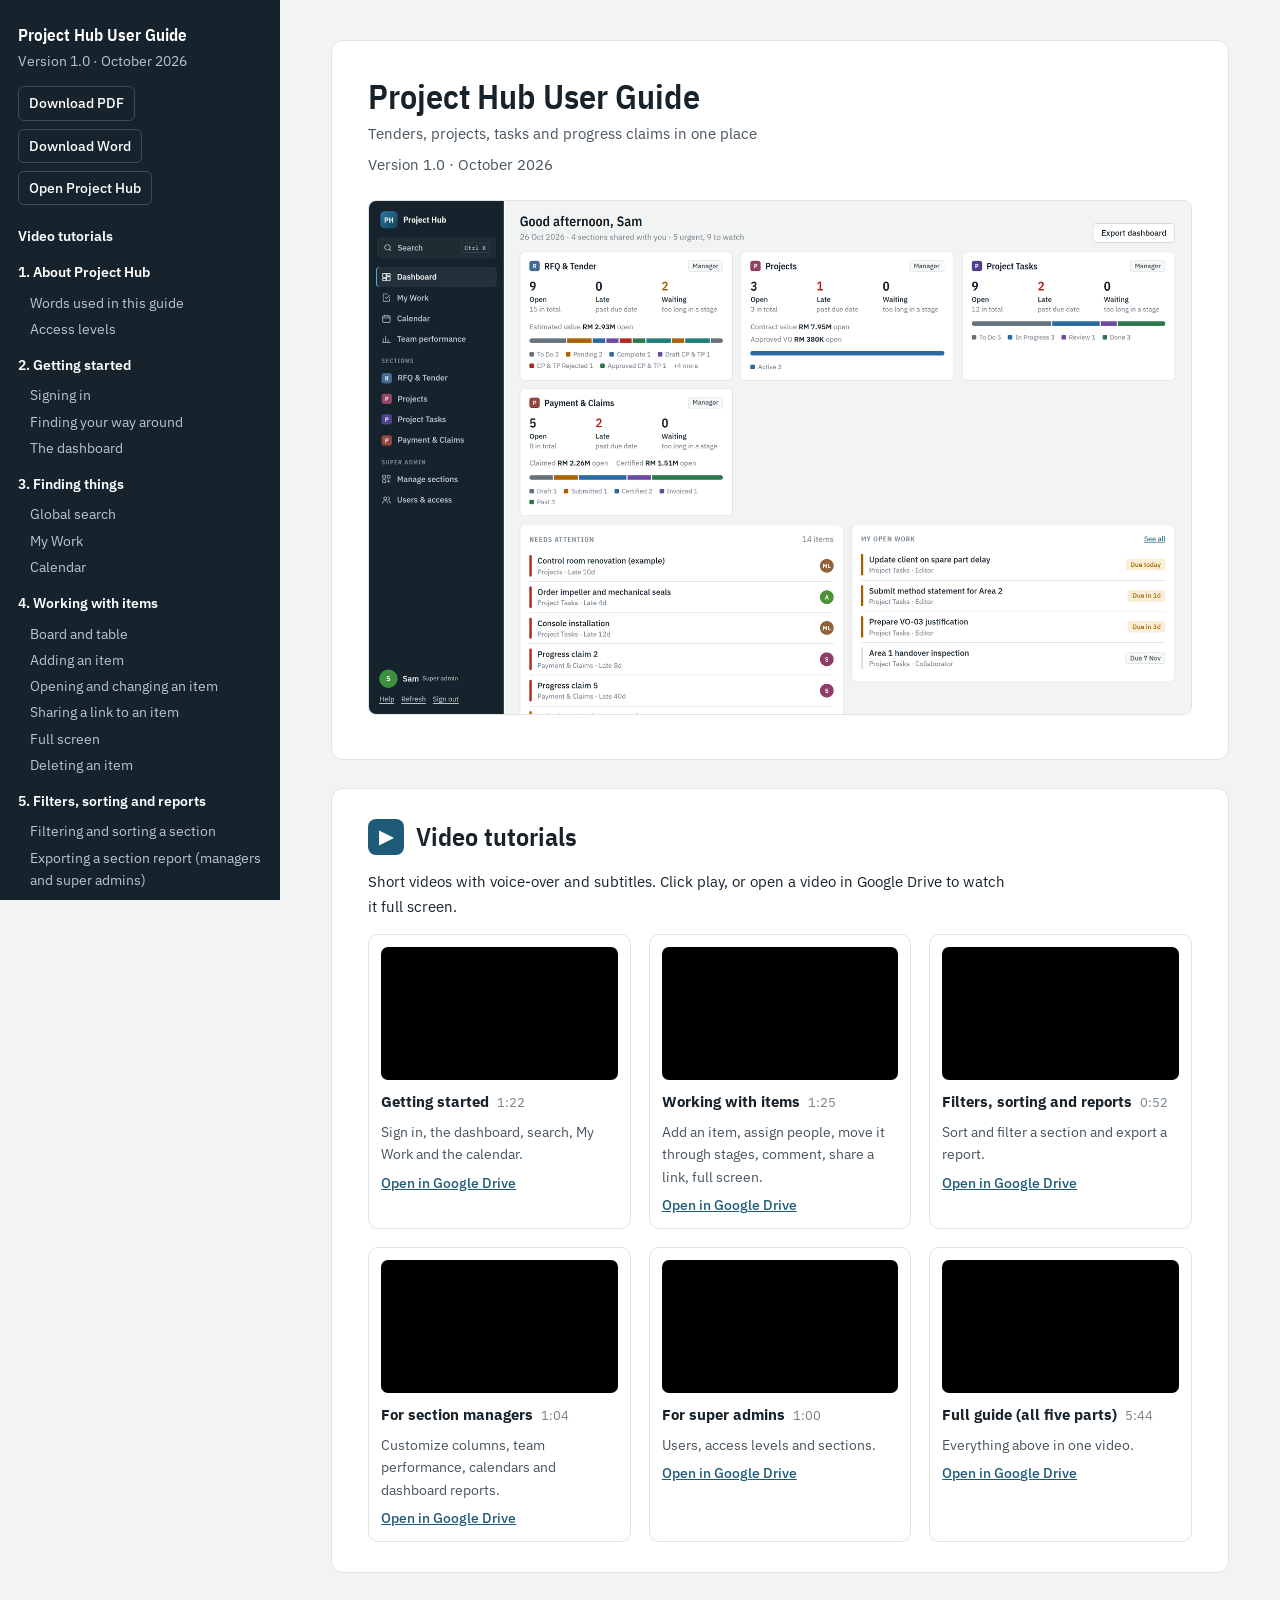
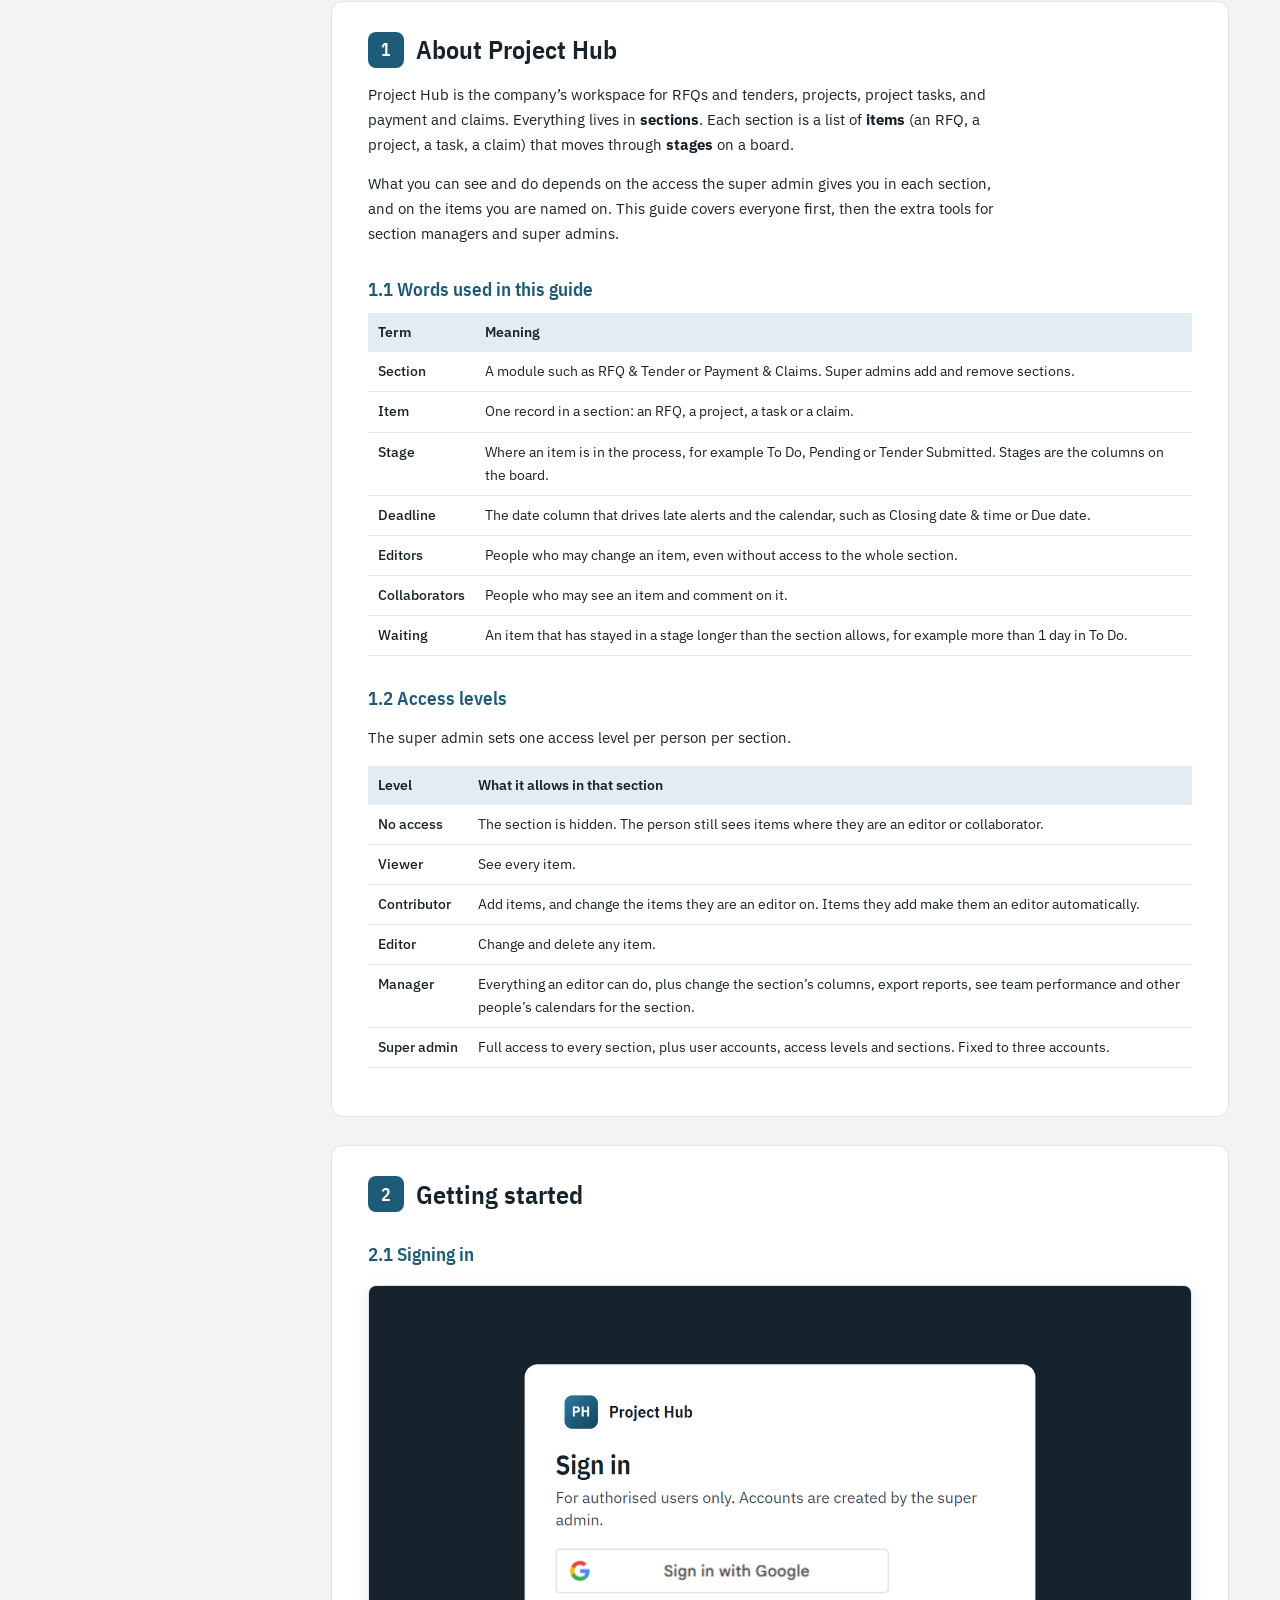
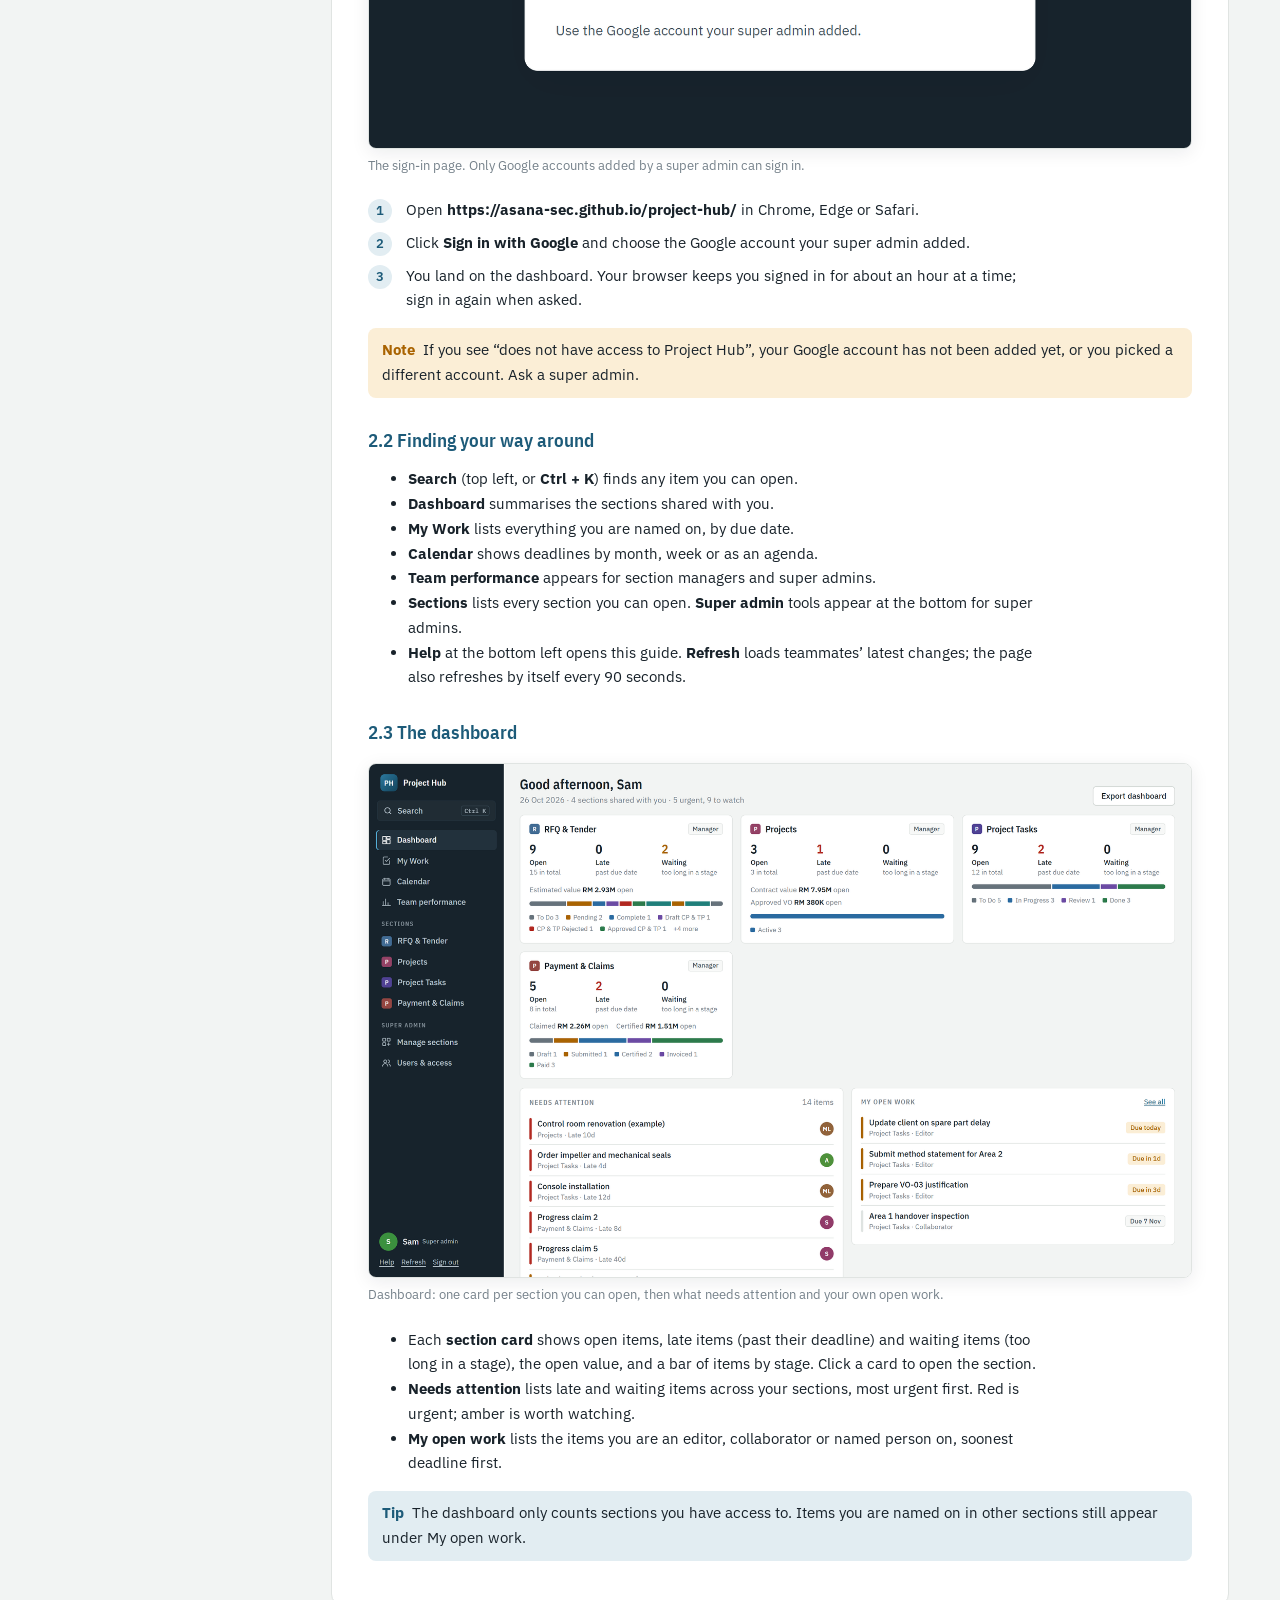
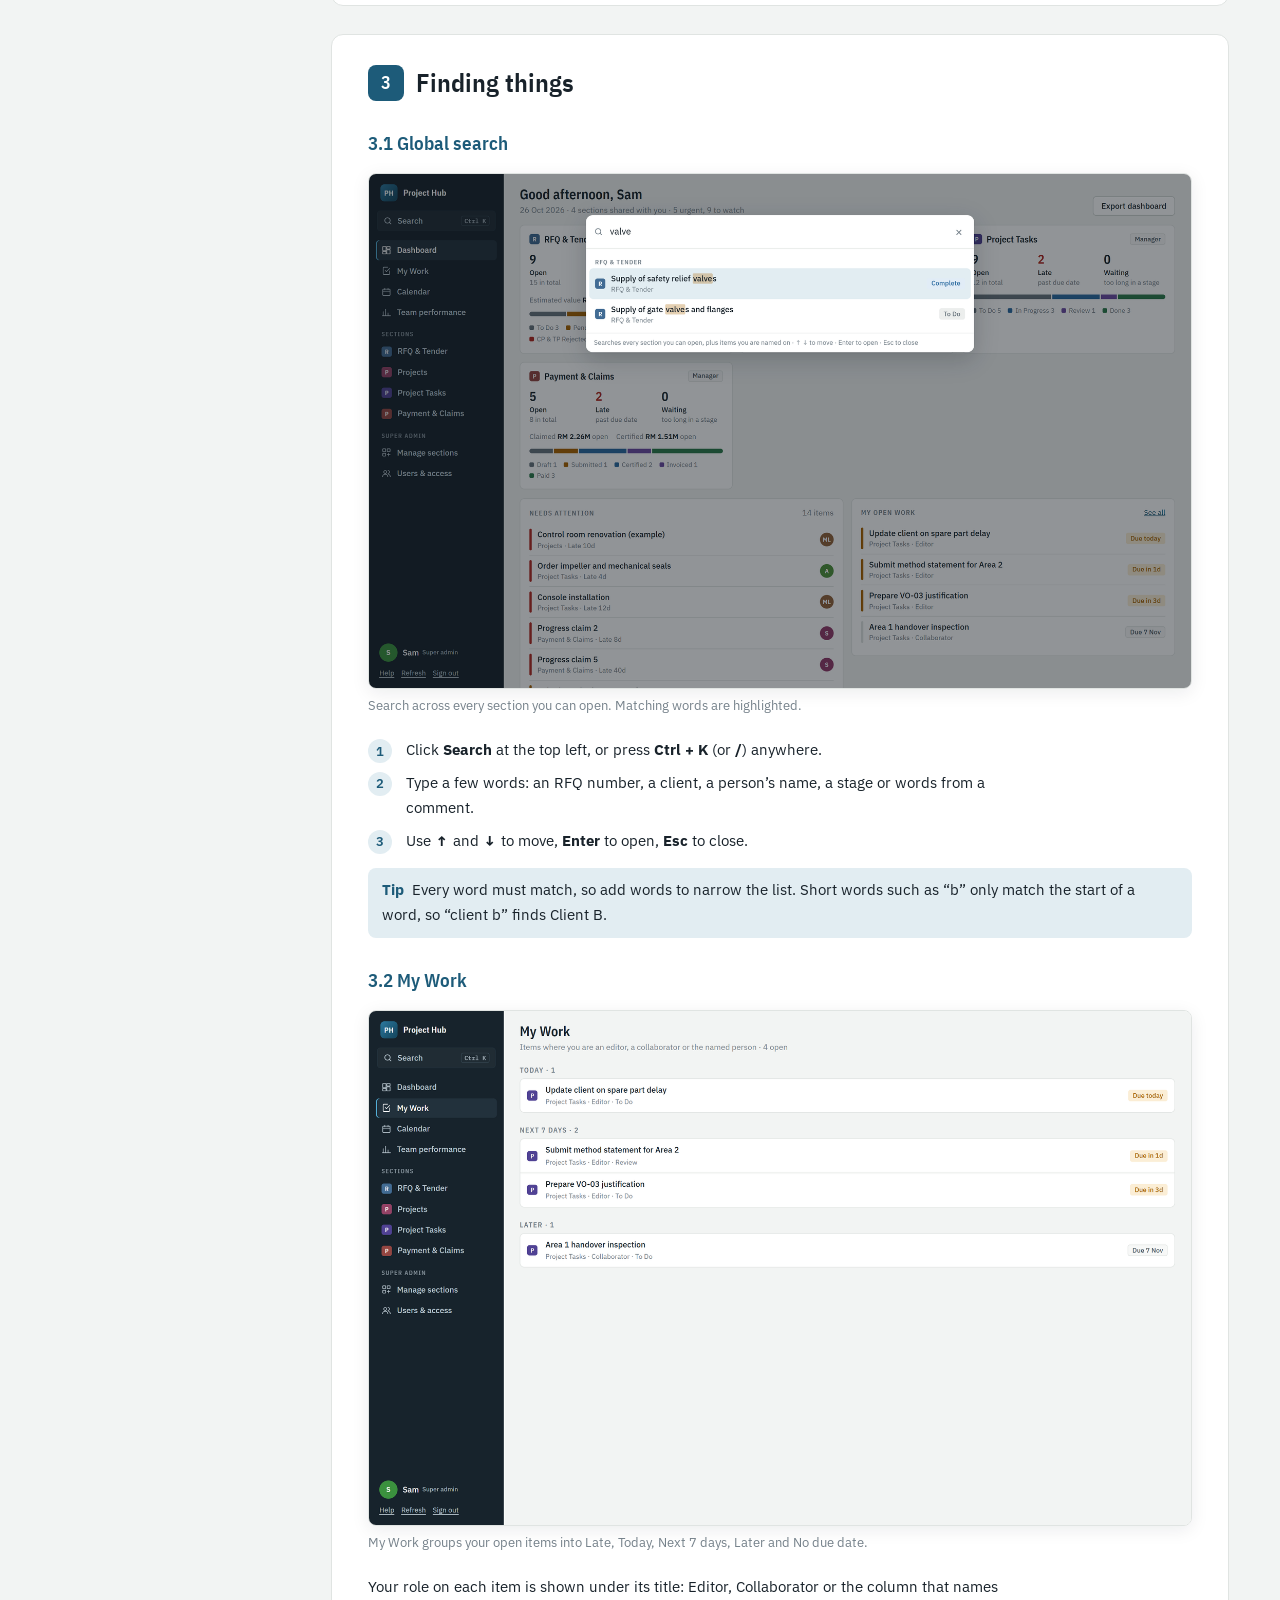
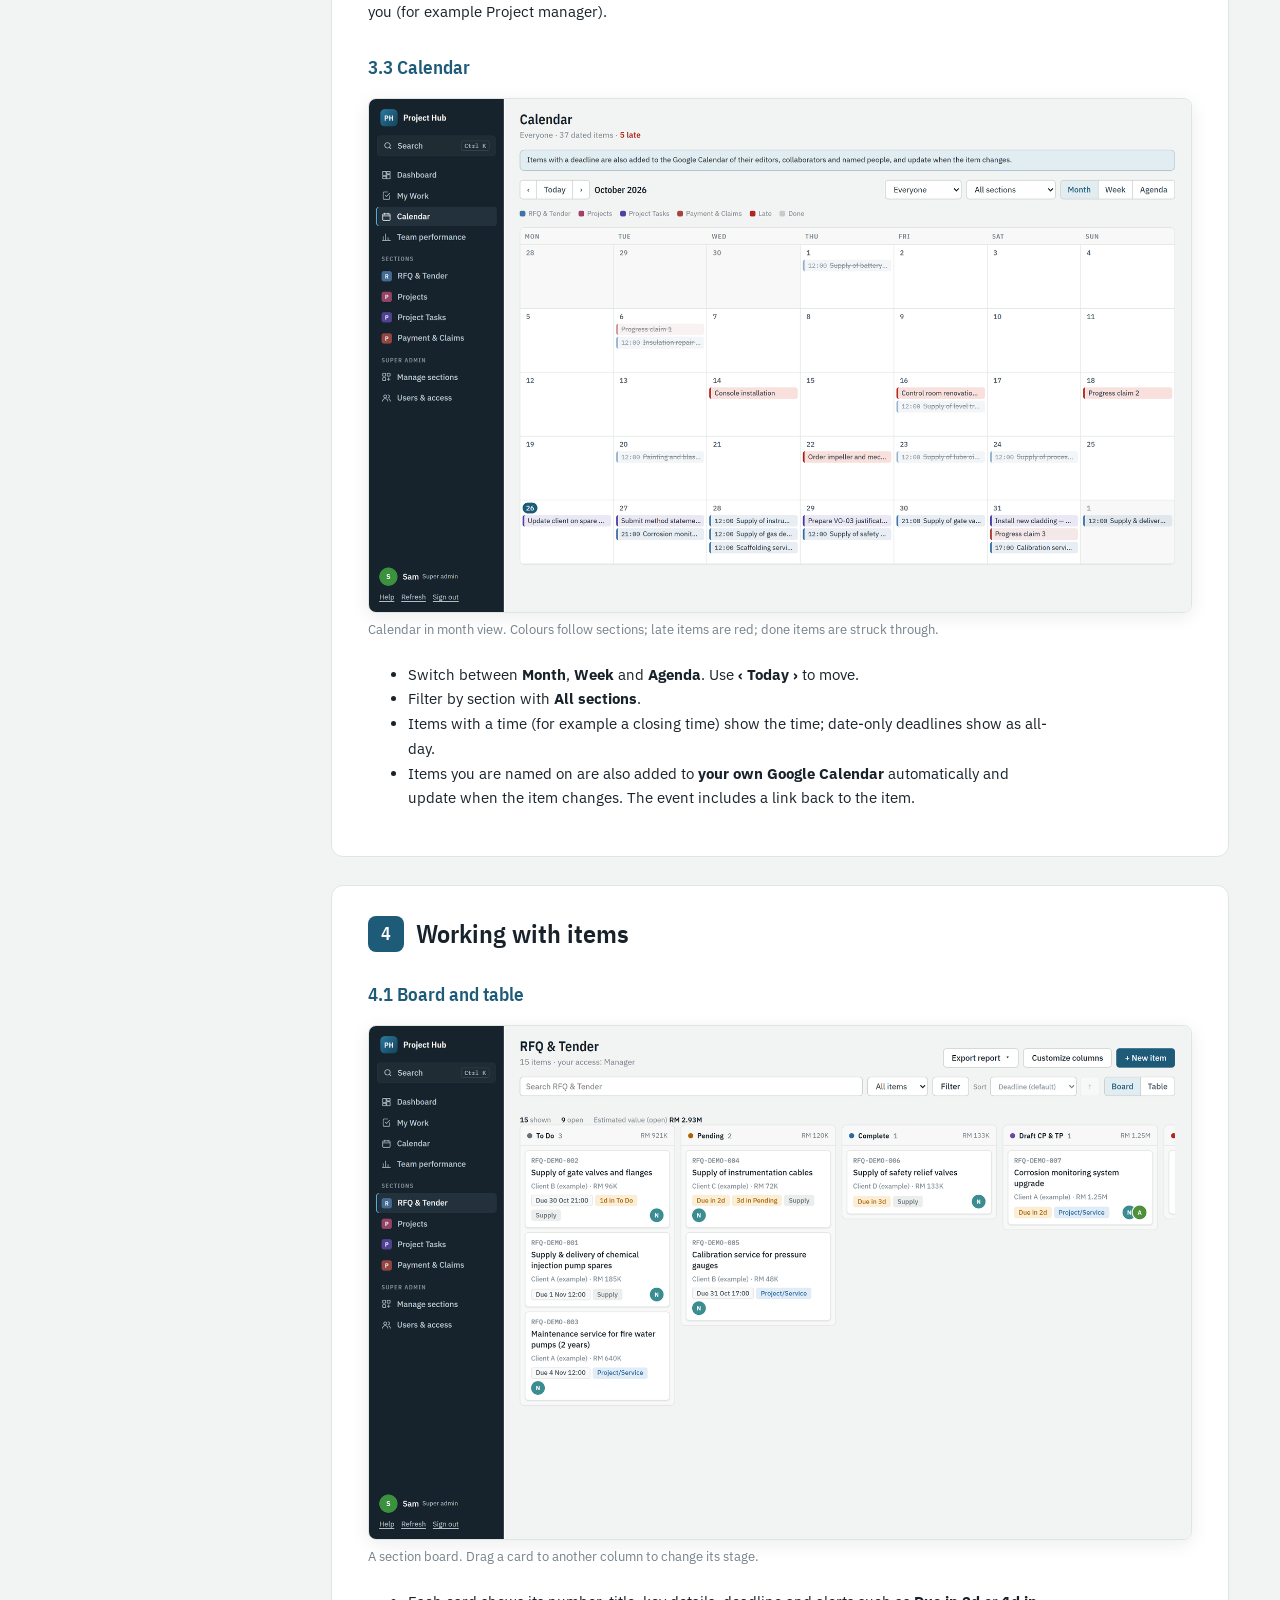
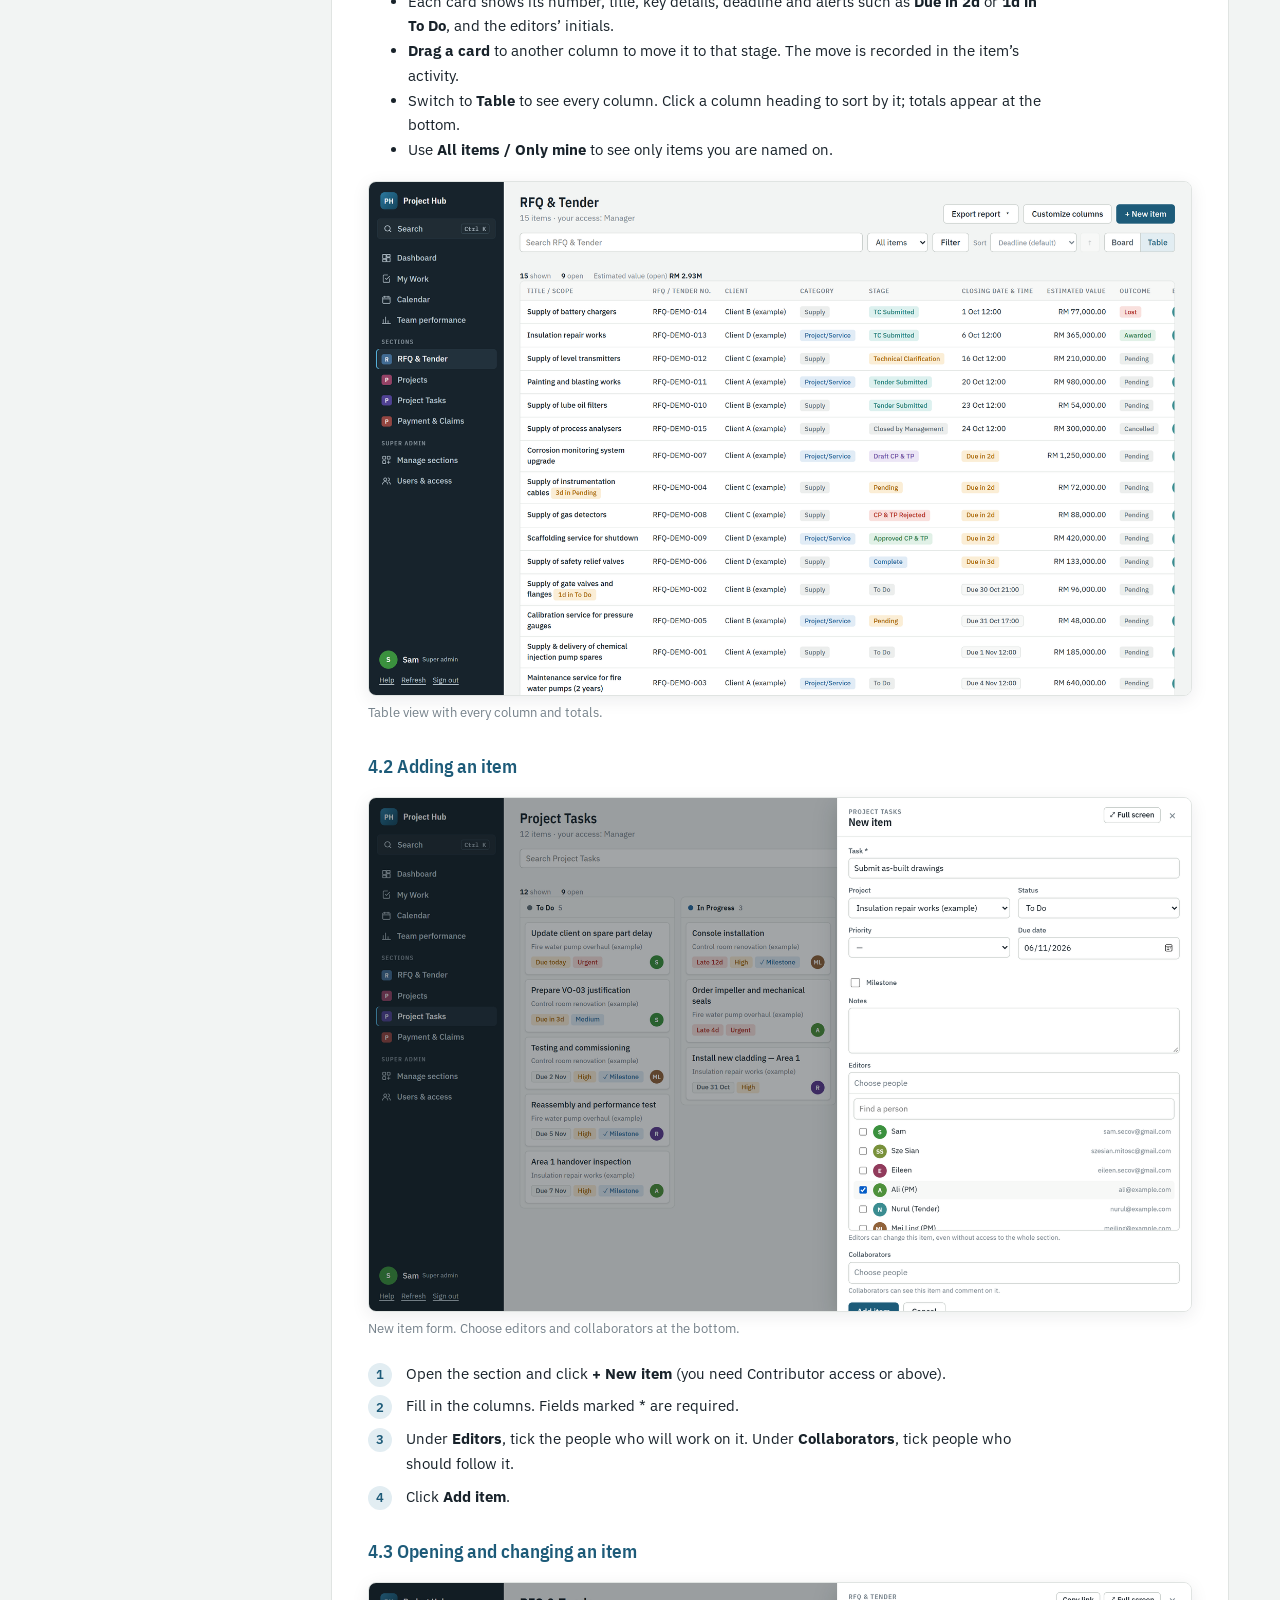
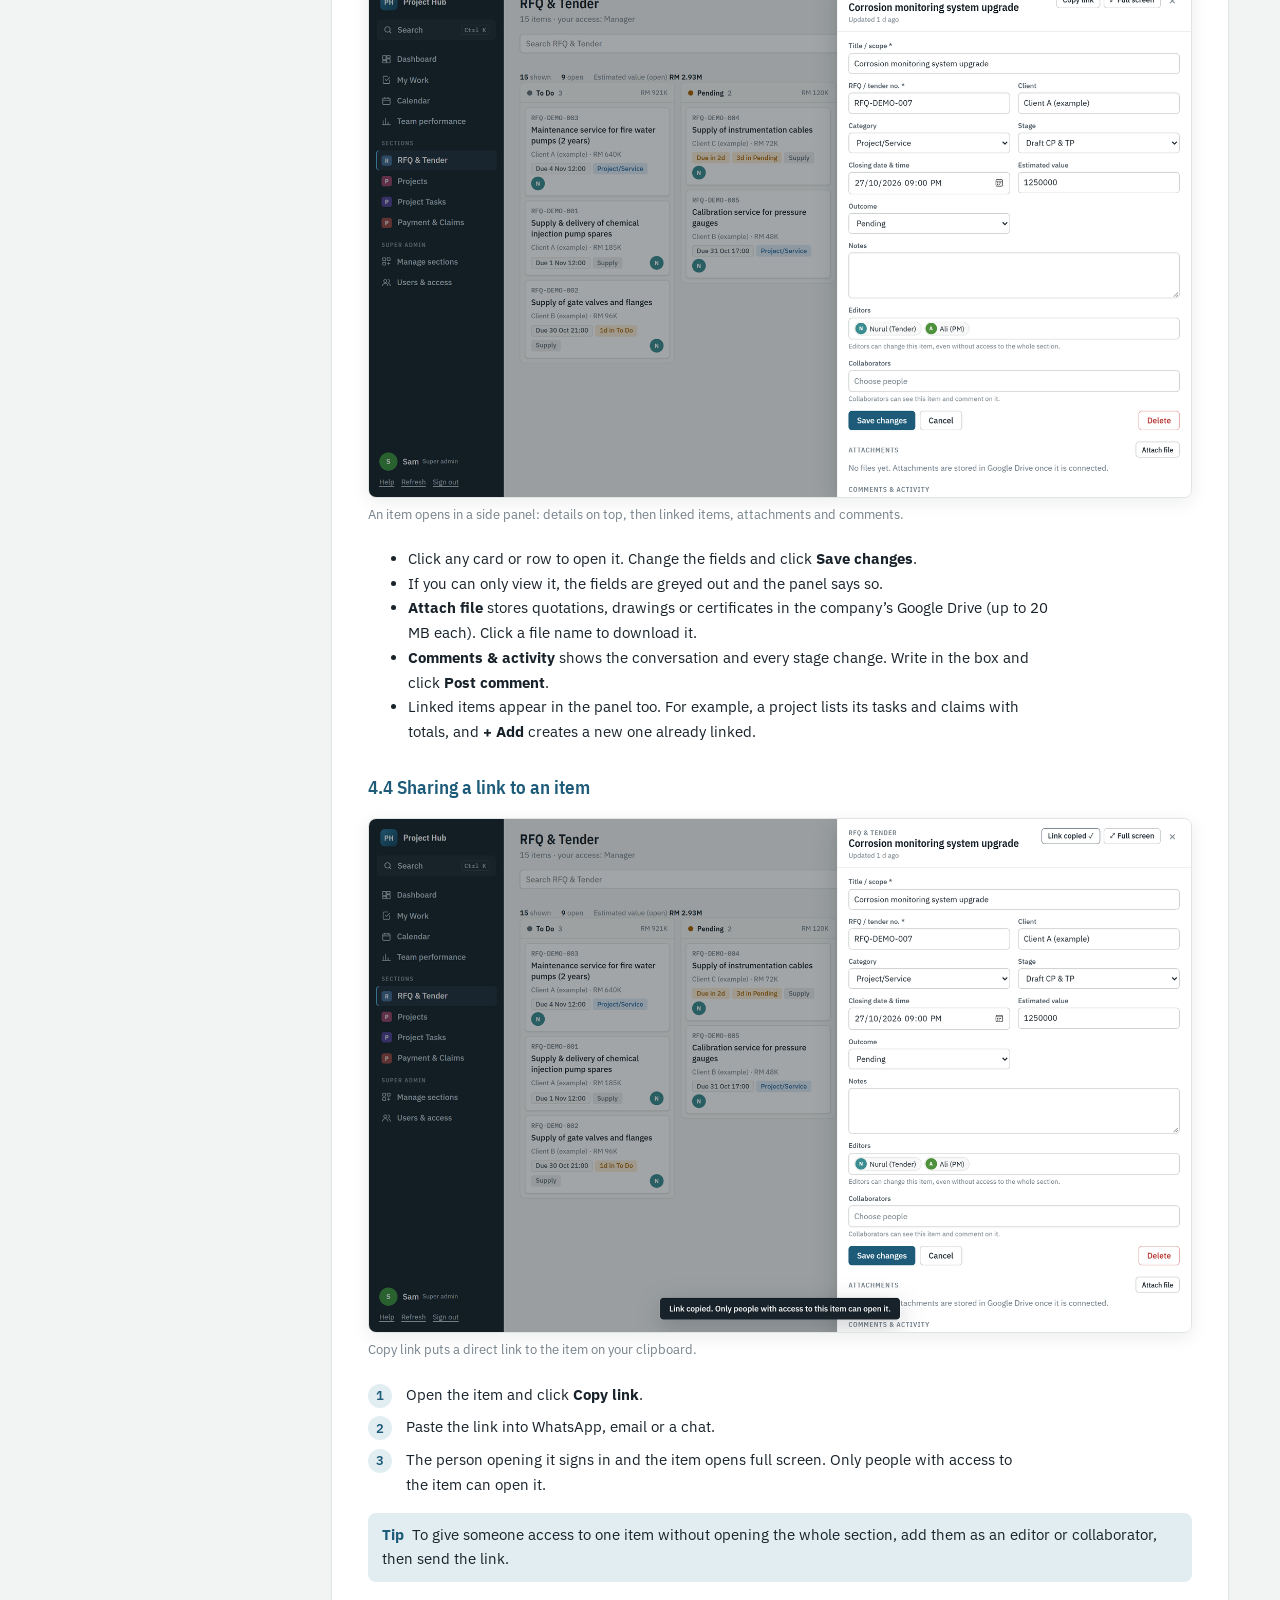
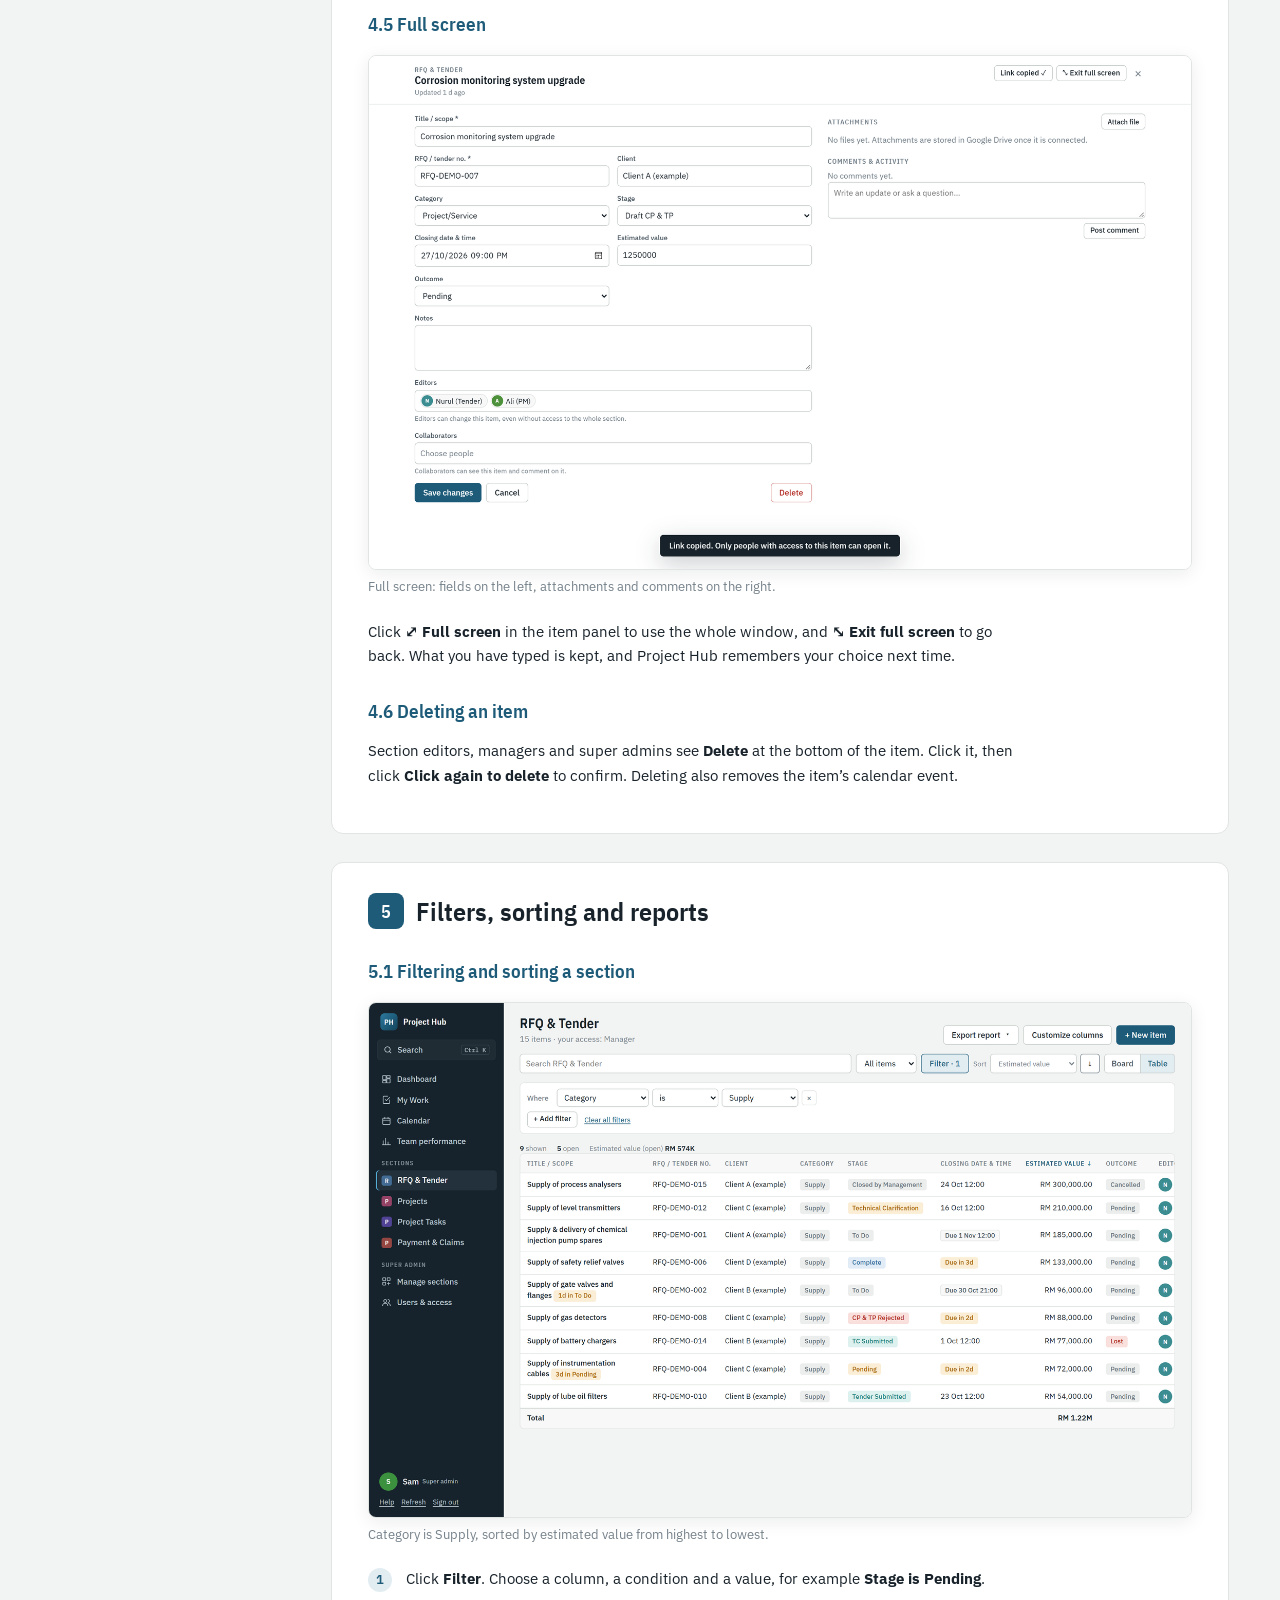
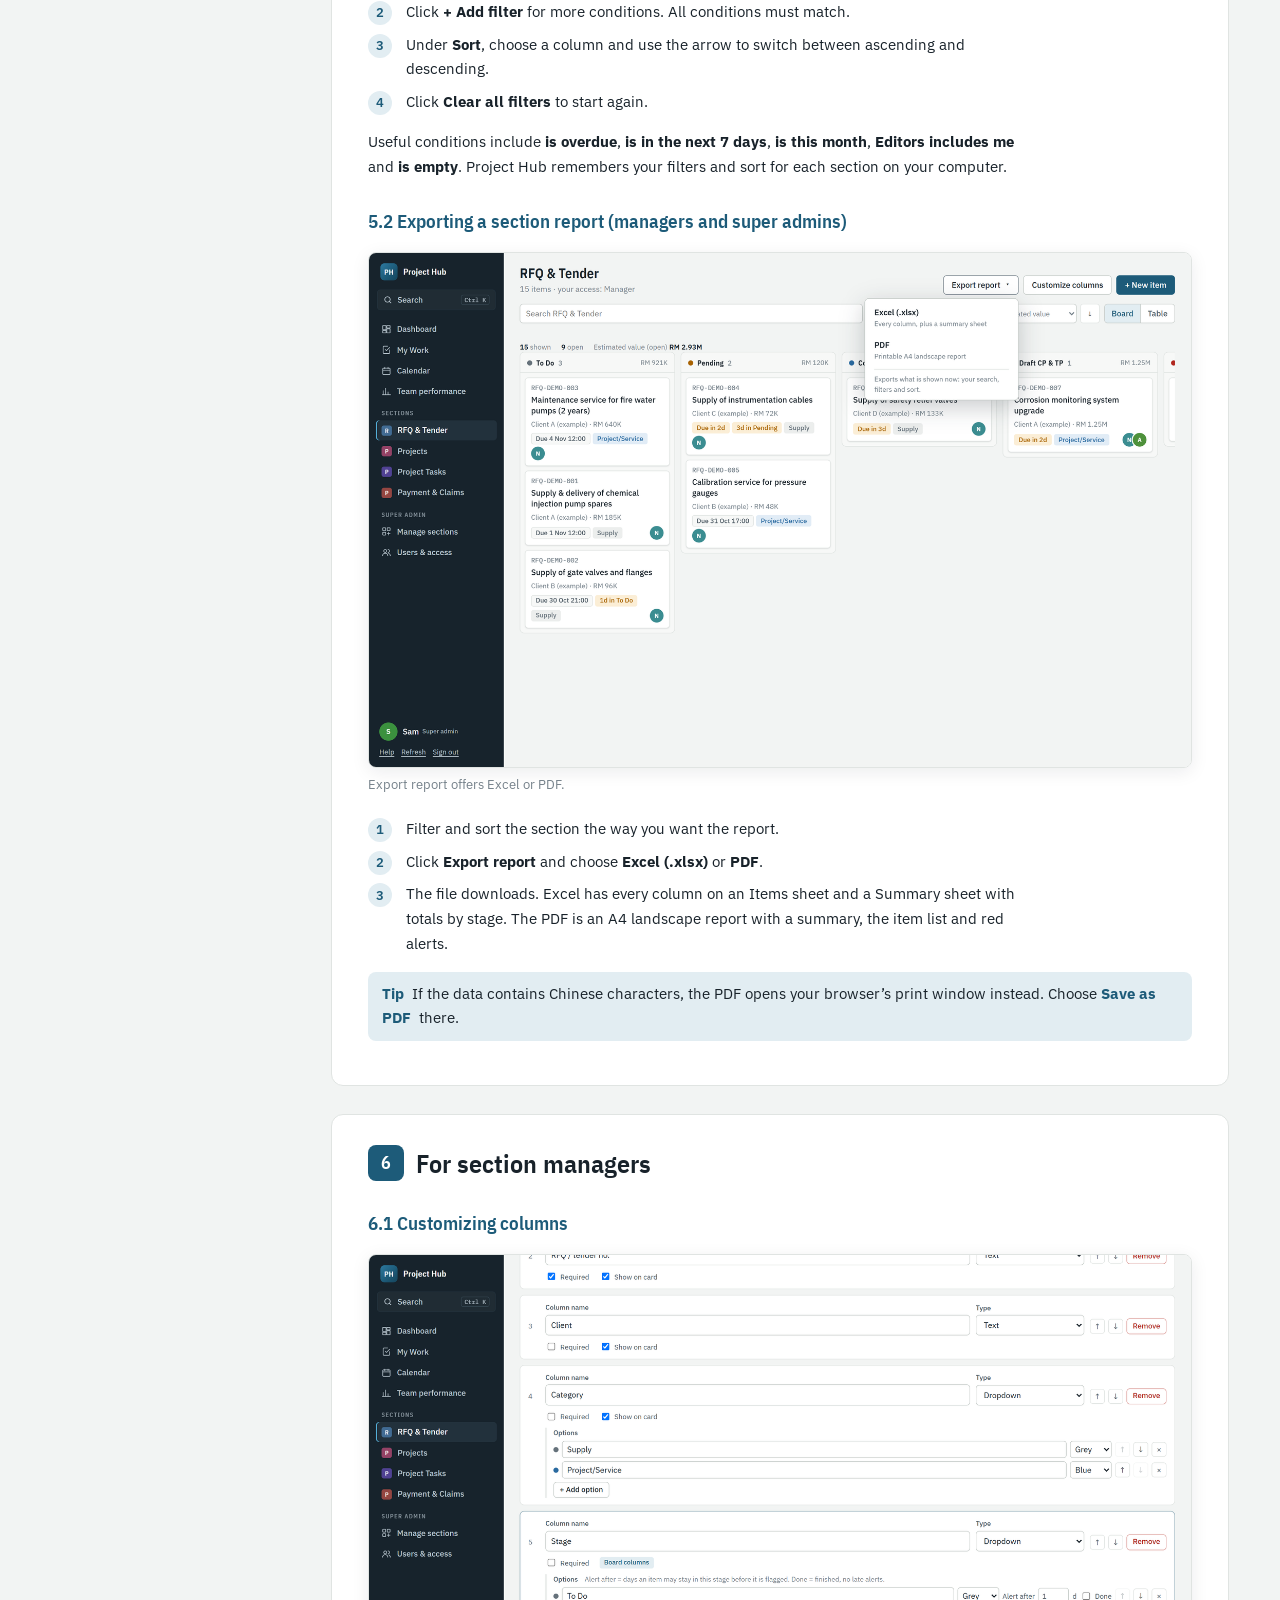
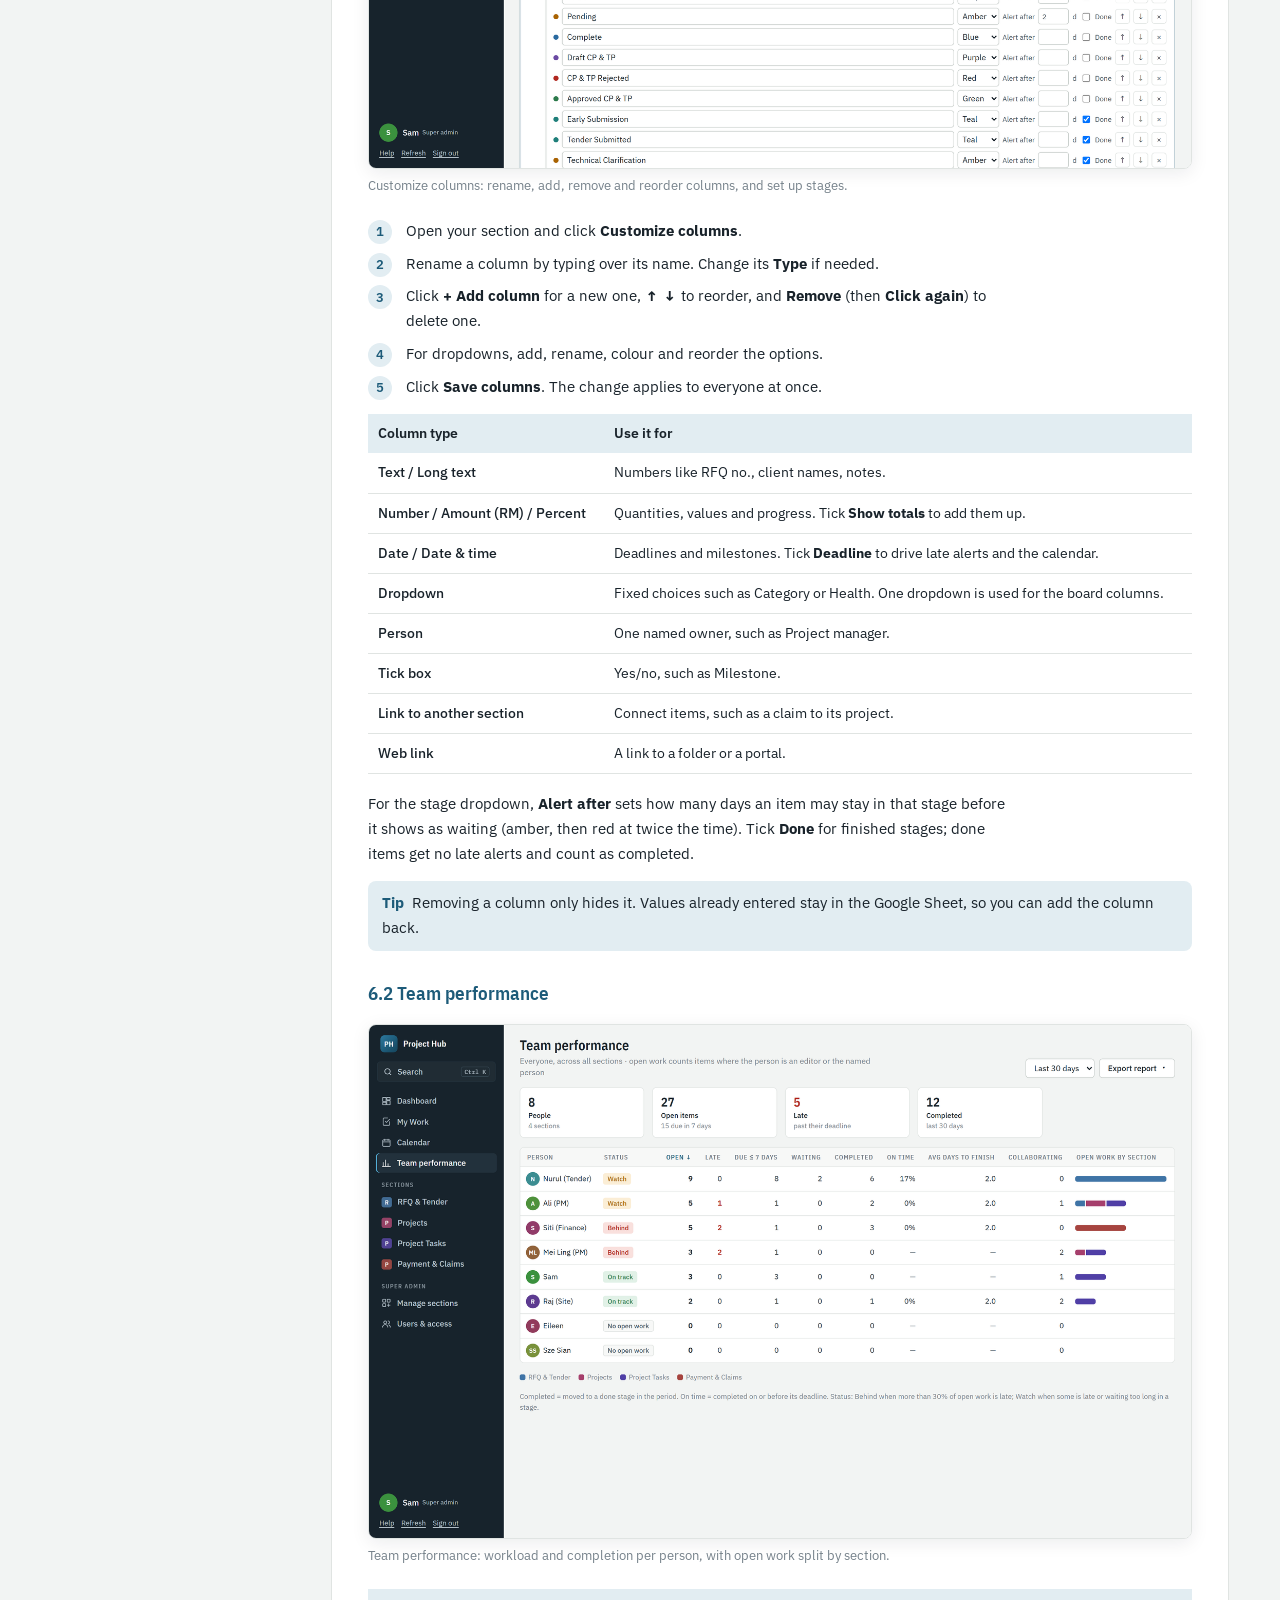
==== commit 406c3eae: "Add video tutorials (Google Drive) to the user guide Co-Authored-By: Claude Opus 5.5 <noreply@anthro" ====
--- a/help.html
+++ b/help.html
@@ -60,6 +60,16 @@
   h2, h1 { page-break-after:avoid; } tr, .callout { page-break-inside:avoid; }
   .toc-print { display:block !important; page-break-after:always; }
 }
+.vgrid { display:grid; grid-template-columns:repeat(auto-fill,minmax(260px,1fr)); gap:18px; margin-top:14px; }
+.vcard { border:1px solid var(--line); border-radius:10px; padding:12px; display:flex; flex-direction:column; gap:6px; }
+.vframe { position:relative; aspect-ratio:16/9; border-radius:7px; overflow:hidden; background:#000; }
+.vframe iframe { position:absolute; inset:0; width:100%; height:100%; border:0; }
+.vcard h3 { margin:4px 0 0; font-size:15px; }
+.vcard h3 small { color:var(--ink-3); font-weight:400; margin-left:4px; }
+.vcard p { margin:0; font-size:13.5px; color:var(--ink-2); }
+.vcard a { font-size:13.5px; color:var(--accent); font-weight:500; }
+.plink { display:none; }
+@media print { .vframe { display:none; } .vcard a { display:none; } .plink { display:block; font-size:8.5pt; word-break:break-all; color:#1d5b79; } .vgrid { display:block; } .vcard { margin-bottom:8px; page-break-inside:avoid; } }
 .toc-print { display:none; }
 .toc-print h1 { display:block; }
 .toc-print ol { font-size:11pt; line-height:1.8; list-style:none; padding-left:0; }
@@ -71,11 +81,23 @@
 <div class="wrap">
 <nav aria-label="Contents"><b>Project Hub User Guide</b><span>Version 1.0 · October 2026</span>
 <div class="dl"><a href="guide/Project_Hub_User_Guide.pdf" download>Download PDF</a><a href="guide/Project_Hub_User_Guide.docx" download>Download Word</a><a href="./">Open Project Hub</a></div>
-<ol><li><a href="#about">1. About Project Hub</a><ol><li><a href="#about-words-used-in-this-guide">Words used in this guide</a></li><li><a href="#about-access-levels">Access levels</a></li></ol></li><li><a href="#start">2. Getting started</a><ol><li><a href="#start-signing-in">Signing in</a></li><li><a href="#start-finding-your-way-around">Finding your way around</a></li><li><a href="#start-the-dashboard">The dashboard</a></li></ol></li><li><a href="#find">3. Finding things</a><ol><li><a href="#find-global-search">Global search</a></li><li><a href="#find-my-work">My Work</a></li><li><a href="#find-calendar">Calendar</a></li></ol></li><li><a href="#items">4. Working with items</a><ol><li><a href="#items-board-and-table">Board and table</a></li><li><a href="#items-adding-an-item">Adding an item</a></li><li><a href="#items-opening-and-changing-an-item">Opening and changing an item</a></li><li><a href="#items-sharing-a-link-to-an-item">Sharing a link to an item</a></li><li><a href="#items-full-screen">Full screen</a></li><li><a href="#items-deleting-an-item">Deleting an item</a></li></ol></li><li><a href="#reports">5. Filters, sorting and reports</a><ol><li><a href="#reports-filtering-and-sorting-a-section">Filtering and sorting a section</a></li><li><a href="#reports-exporting-a-section-report-managers-and-super-admins">Exporting a section report (managers and super admins)</a></li></ol></li><li><a href="#managers">6. For section managers</a><ol><li><a href="#managers-customizing-columns">Customizing columns</a></li><li><a href="#managers-team-performance">Team performance</a></li><li><a href="#managers-viewing-a-team-member-s-calendar">Viewing a team member’s calendar</a></li><li><a href="#managers-exporting-the-dashboard">Exporting the dashboard</a></li></ol></li><li><a href="#admins">7. For super admins</a><ol><li><a href="#admins-users-and-access">Users and access</a></li><li><a href="#admins-adding-a-user">Adding a user</a></li><li><a href="#admins-managing-sections">Managing sections</a></li><li><a href="#admins-google-calendar">Google Calendar</a></li></ol></li><li><a href="#faq">8. Questions and fixes</a><ol></ol></li></ol></nav>
+<ol><li><a href="#videos">Video tutorials</a></li><li><a href="#about">1. About Project Hub</a><ol><li><a href="#about-words-used-in-this-guide">Words used in this guide</a></li><li><a href="#about-access-levels">Access levels</a></li></ol></li><li><a href="#start">2. Getting started</a><ol><li><a href="#start-signing-in">Signing in</a></li><li><a href="#start-finding-your-way-around">Finding your way around</a></li><li><a href="#start-the-dashboard">The dashboard</a></li></ol></li><li><a href="#find">3. Finding things</a><ol><li><a href="#find-global-search">Global search</a></li><li><a href="#find-my-work">My Work</a></li><li><a href="#find-calendar">Calendar</a></li></ol></li><li><a href="#items">4. Working with items</a><ol><li><a href="#items-board-and-table">Board and table</a></li><li><a href="#items-adding-an-item">Adding an item</a></li><li><a href="#items-opening-and-changing-an-item">Opening and changing an item</a></li><li><a href="#items-sharing-a-link-to-an-item">Sharing a link to an item</a></li><li><a href="#items-full-screen">Full screen</a></li><li><a href="#items-deleting-an-item">Deleting an item</a></li></ol></li><li><a href="#reports">5. Filters, sorting and reports</a><ol><li><a href="#reports-filtering-and-sorting-a-section">Filtering and sorting a section</a></li><li><a href="#reports-exporting-a-section-report-managers-and-super-admins">Exporting a section report (managers and super admins)</a></li></ol></li><li><a href="#managers">6. For section managers</a><ol><li><a href="#managers-customizing-columns">Customizing columns</a></li><li><a href="#managers-team-performance">Team performance</a></li><li><a href="#managers-viewing-a-team-member-s-calendar">Viewing a team member’s calendar</a></li><li><a href="#managers-exporting-the-dashboard">Exporting the dashboard</a></li></ol></li><li><a href="#admins">7. For super admins</a><ol><li><a href="#admins-users-and-access">Users and access</a></li><li><a href="#admins-adding-a-user">Adding a user</a></li><li><a href="#admins-managing-sections">Managing sections</a></li><li><a href="#admins-google-calendar">Google Calendar</a></li></ol></li><li><a href="#faq">8. Questions and fixes</a><ol></ol></li></ol></nav>
 <main><div class="doc">
 <header class="cover"><h1>Project Hub User Guide</h1><p>Tenders, projects, tasks and progress claims in one place</p><p style="margin-top:6px">Version 1.0 · October 2026</p><img src="guide/web/02_dashboard.png" alt="Project Hub dashboard"></header>
-<section class="toc-print"><h1>Contents</h1><ol><li><a href="#about">1. About Project Hub</a><ol><li><a href="#about-words-used-in-this-guide">Words used in this guide</a></li><li><a href="#about-access-levels">Access levels</a></li></ol></li><li><a href="#start">2. Getting started</a><ol><li><a href="#start-signing-in">Signing in</a></li><li><a href="#start-finding-your-way-around">Finding your way around</a></li><li><a href="#start-the-dashboard">The dashboard</a></li></ol></li><li><a href="#find">3. Finding things</a><ol><li><a href="#find-global-search">Global search</a></li><li><a href="#find-my-work">My Work</a></li><li><a href="#find-calendar">Calendar</a></li></ol></li><li><a href="#items">4. Working with items</a><ol><li><a href="#items-board-and-table">Board and table</a></li><li><a href="#items-adding-an-item">Adding an item</a></li><li><a href="#items-opening-and-changing-an-item">Opening and changing an item</a></li><li><a href="#items-sharing-a-link-to-an-item">Sharing a link to an item</a></li><li><a href="#items-full-screen">Full screen</a></li><li><a href="#items-deleting-an-item">Deleting an item</a></li></ol></li><li><a href="#reports">5. Filters, sorting and reports</a><ol><li><a href="#reports-filtering-and-sorting-a-section">Filtering and sorting a section</a></li><li><a href="#reports-exporting-a-section-report-managers-and-super-admins">Exporting a section report (managers and super admins)</a></li></ol></li><li><a href="#managers">6. For section managers</a><ol><li><a href="#managers-customizing-columns">Customizing columns</a></li><li><a href="#managers-team-performance">Team performance</a></li><li><a href="#managers-viewing-a-team-member-s-calendar">Viewing a team member’s calendar</a></li><li><a href="#managers-exporting-the-dashboard">Exporting the dashboard</a></li></ol></li><li><a href="#admins">7. For super admins</a><ol><li><a href="#admins-users-and-access">Users and access</a></li><li><a href="#admins-adding-a-user">Adding a user</a></li><li><a href="#admins-managing-sections">Managing sections</a></li><li><a href="#admins-google-calendar">Google Calendar</a></li></ol></li><li><a href="#faq">8. Questions and fixes</a><ol></ol></li></ol></section>
-<section class="chapter"><h1 id="about"><span>1</span>About Project Hub</h1><p>Project Hub is the company’s workspace for RFQs and tenders, projects, project tasks, and payment and claims. Everything lives in <b>sections</b>. Each section is a list of <b>items</b> (an RFQ, a project, a task, a claim) that moves through <b>stages</b> on a board.</p><p>What you can see and do depends on the access the super admin gives you in each section, and on the items you are named on. This guide covers everyone first, then the extra tools for section managers and super admins.</p><h2 id="about-words-used-in-this-guide">1.1 Words used in this guide</h2><div class="tw"><table><thead><tr><th>Term</th><th>Meaning</th></tr></thead><tbody><tr><td>Section</td><td>A module such as RFQ &amp; Tender or Payment &amp; Claims. Super admins add and remove sections.</td></tr><tr><td>Item</td><td>One record in a section: an RFQ, a project, a task or a claim.</td></tr><tr><td>Stage</td><td>Where an item is in the process, for example To Do, Pending or Tender Submitted. Stages are the columns on the board.</td></tr><tr><td>Deadline</td><td>The date column that drives late alerts and the calendar, such as Closing date &amp; time or Due date.</td></tr><tr><td>Editors</td><td>People who may change an item, even without access to the whole section.</td></tr><tr><td>Collaborators</td><td>People who may see an item and comment on it.</td></tr><tr><td>Waiting</td><td>An item that has stayed in a stage longer than the section allows, for example more than 1 day in To Do.</td></tr></tbody></table></div><h2 id="about-access-levels">1.2 Access levels</h2><p>The super admin sets one access level per person per section.</p><div class="tw"><table><thead><tr><th>Level</th><th>What it allows in that section</th></tr></thead><tbody><tr><td>No access</td><td>The section is hidden. The person still sees items where they are an editor or collaborator.</td></tr><tr><td>Viewer</td><td>See every item.</td></tr><tr><td>Contributor</td><td>Add items, and change the items they are an editor on. Items they add make them an editor automatically.</td></tr><tr><td>Editor</td><td>Change and delete any item.</td></tr><tr><td>Manager</td><td>Everything an editor can do, plus change the section’s columns, export reports, see team performance and other people’s calendars for the section.</td></tr><tr><td>Super admin</td><td>Full access to every section, plus user accounts, access levels and sections. Fixed to three accounts.</td></tr></tbody></table></div></section><section class="chapter"><h1 id="start"><span>2</span>Getting started</h1><h2 id="start-signing-in">2.1 Signing in</h2><figure><img src="guide/web/01_signin.png" alt="The sign-in page. Only Google accounts added by a super admin can sign in." loading="lazy"><figcaption>The sign-in page. Only Google accounts added by a super admin can sign in.</figcaption></figure><ol class="steps"><li>Open <b>https://asana-sec.github.io/project-hub/</b> in Chrome, Edge or Safari.</li><li>Click <b>Sign in with Google</b> and choose the Google account your super admin added.</li><li>You land on the dashboard. Your browser keeps you signed in for about an hour at a time; sign in again when asked.</li></ol><div class="callout warn"><b>Note</b> If you see “does not have access to Project Hub”, your Google account has not been added yet, or you picked a different account. Ask a super admin.</div><h2 id="start-finding-your-way-around">2.2 Finding your way around</h2><ul><li><b>Search</b> (top left, or <b>Ctrl + K</b>) finds any item you can open.</li><li><b>Dashboard</b> summarises the sections shared with you.</li><li><b>My Work</b> lists everything you are named on, by due date.</li><li><b>Calendar</b> shows deadlines by month, week or as an agenda.</li><li><b>Team performance</b> appears for section managers and super admins.</li><li><b>Sections</b> lists every section you can open. <b>Super admin</b> tools appear at the bottom for super admins.</li><li><b>Help</b> at the bottom left opens this guide. <b>Refresh</b> loads teammates’ latest changes; the page also refreshes by itself every 90 seconds.</li></ul><h2 id="start-the-dashboard">2.3 The dashboard</h2><figure><img src="guide/web/02_dashboard.png" alt="Dashboard: one card per section you can open, then what needs attention and your own open work." loading="lazy"><figcaption>Dashboard: one card per section you can open, then what needs attention and your own open work.</figcaption></figure><ul><li>Each <b>section card</b> shows open items, late items (past their deadline) and waiting items (too long in a stage), the open value, and a bar of items by stage. Click a card to open the section.</li><li><b>Needs attention</b> lists late and waiting items across your sections, most urgent first. Red is urgent; amber is worth watching.</li><li><b>My open work</b> lists the items you are an editor, collaborator or named person on, soonest deadline first.</li></ul><div class="callout tip"><b>Tip</b> The dashboard only counts sections you have access to. Items you are named on in other sections still appear under My open work.</div></section><section class="chapter"><h1 id="find"><span>3</span>Finding things</h1><h2 id="find-global-search">3.1 Global search</h2><figure><img src="guide/web/03_search.png" alt="Search across every section you can open. Matching words are highlighted." loading="lazy"><figcaption>Search across every section you can open. Matching words are highlighted.</figcaption></figure><ol class="steps"><li>Click <b>Search</b> at the top left, or press <b>Ctrl + K</b> (or <b>/</b>) anywhere.</li><li>Type a few words: an RFQ number, a client, a person’s name, a stage or words from a comment.</li><li>Use <b>↑</b> and <b>↓</b> to move, <b>Enter</b> to open, <b>Esc</b> to close.</li></ol><div class="callout tip"><b>Tip</b> Every word must match, so add words to narrow the list. Short words such as “b” only match the start of a word, so “client b” finds Client B.</div><h2 id="find-my-work">3.2 My Work</h2><figure><img src="guide/web/12_mywork.png" alt="My Work groups your open items into Late, Today, Next 7 days, Later and No due date." loading="lazy"><figcaption>My Work groups your open items into Late, Today, Next 7 days, Later and No due date.</figcaption></figure><p>Your role on each item is shown under its title: Editor, Collaborator or the column that names you (for example Project manager).</p><h2 id="find-calendar">3.3 Calendar</h2><figure><img src="guide/web/13_calendar.png" alt="Calendar in month view. Colours follow sections; late items are red; done items are struck through." loading="lazy"><figcaption>Calendar in month view. Colours follow sections; late items are red; done items are struck through.</figcaption></figure><ul><li>Switch between <b>Month</b>, <b>Week</b> and <b>Agenda</b>. Use <b>‹ Today ›</b> to move.</li><li>Filter by section with <b>All sections</b>.</li><li>Items with a time (for example a closing time) show the time; date-only deadlines show as all-day.</li><li>Items you are named on are also added to <b>your own Google Calendar</b> automatically and update when the item changes. The event includes a link back to the item.</li></ul></section><section class="chapter"><h1 id="items"><span>4</span>Working with items</h1><h2 id="items-board-and-table">4.1 Board and table</h2><figure><img src="guide/web/04_board.png" alt="A section board. Drag a card to another column to change its stage." loading="lazy"><figcaption>A section board. Drag a card to another column to change its stage.</figcaption></figure><ul><li>Each card shows its number, title, key details, deadline and alerts such as <b>Due in 2d</b> or <b>1d in To Do</b>, and the editors’ initials.</li><li><b>Drag a card</b> to another column to move it to that stage. The move is recorded in the item’s activity.</li><li>Switch to <b>Table</b> to see every column. Click a column heading to sort by it; totals appear at the bottom.</li><li>Use <b>All items / Only mine</b> to see only items you are named on.</li></ul><figure><img src="guide/web/05_table.png" alt="Table view with every column and totals." loading="lazy"><figcaption>Table view with every column and totals.</figcaption></figure><h2 id="items-adding-an-item">4.2 Adding an item</h2><figure><img src="guide/web/11_new_item.png" alt="New item form. Choose editors and collaborators at the bottom." loading="lazy"><figcaption>New item form. Choose editors and collaborators at the bottom.</figcaption></figure><ol class="steps"><li>Open the section and click <b>+ New item</b> (you need Contributor access or above).</li><li>Fill in the columns. Fields marked * are required.</li><li>Under <b>Editors</b>, tick the people who will work on it. Under <b>Collaborators</b>, tick people who should follow it.</li><li>Click <b>Add item</b>.</li></ol><h2 id="items-opening-and-changing-an-item">4.3 Opening and changing an item</h2><figure><img src="guide/web/08_item.png" alt="An item opens in a side panel: details on top, then linked items, attachments and comments." loading="lazy"><figcaption>An item opens in a side panel: details on top, then linked items, attachments and comments.</figcaption></figure><ul><li>Click any card or row to open it. Change the fields and click <b>Save changes</b>.</li><li>If you can only view it, the fields are greyed out and the panel says so.</li><li><b>Attach file</b> stores quotations, drawings or certificates in the company’s Google Drive (up to 20 MB each). Click a file name to download it.</li><li><b>Comments &amp; activity</b> shows the conversation and every stage change. Write in the box and click <b>Post comment</b>.</li><li>Linked items appear in the panel too. For example, a project lists its tasks and claims with totals, and <b>+ Add</b> creates a new one already linked.</li></ul><h2 id="items-sharing-a-link-to-an-item">4.4 Sharing a link to an item</h2><figure><img src="guide/web/09_copy_link.png" alt="Copy link puts a direct link to the item on your clipboard." loading="lazy"><figcaption>Copy link puts a direct link to the item on your clipboard.</figcaption></figure><ol class="steps"><li>Open the item and click <b>Copy link</b>.</li><li>Paste the link into WhatsApp, email or a chat.</li><li>The person opening it signs in and the item opens full screen. Only people with access to the item can open it.</li></ol><div class="callout tip"><b>Tip</b> To give someone access to one item without opening the whole section, add them as an editor or collaborator, then send the link.</div><h2 id="items-full-screen">4.5 Full screen</h2><figure><img src="guide/web/10_item_full.png" alt="Full screen: fields on the left, attachments and comments on the right." loading="lazy"><figcaption>Full screen: fields on the left, attachments and comments on the right.</figcaption></figure><p>Click <b>⤢ Full screen</b> in the item panel to use the whole window, and <b>⤡ Exit full screen</b> to go back. What you have typed is kept, and Project Hub remembers your choice next time.</p><h2 id="items-deleting-an-item">4.6 Deleting an item</h2><p>Section editors, managers and super admins see <b>Delete</b> at the bottom of the item. Click it, then click <b>Click again to delete</b> to confirm. Deleting also removes the item’s calendar event.</p></section><section class="chapter"><h1 id="reports"><span>5</span>Filters, sorting and reports</h1><h2 id="reports-filtering-and-sorting-a-section">5.1 Filtering and sorting a section</h2><figure><img src="guide/web/06_filter.png" alt="Category is Supply, sorted by estimated value from highest to lowest." loading="lazy"><figcaption>Category is Supply, sorted by estimated value from highest to lowest.</figcaption></figure><ol class="steps"><li>Click <b>Filter</b>. Choose a column, a condition and a value, for example <b>Stage is Pending</b>.</li><li>Click <b>+ Add filter</b> for more conditions. All conditions must match.</li><li>Under <b>Sort</b>, choose a column and use the arrow to switch between ascending and descending.</li><li>Click <b>Clear all filters</b> to start again.</li></ol><p>Useful conditions include <b>is overdue</b>, <b>is in the next 7 days</b>, <b>is this month</b>, <b>Editors includes me</b> and <b>is empty</b>. Project Hub remembers your filters and sort for each section on your computer.</p><h2 id="reports-exporting-a-section-report-managers-and-super-admins">5.2 Exporting a section report (managers and super admins)</h2><figure><img src="guide/web/07_export_menu.png" alt="Export report offers Excel or PDF." loading="lazy"><figcaption>Export report offers Excel or PDF.</figcaption></figure><ol class="steps"><li>Filter and sort the section the way you want the report.</li><li>Click <b>Export report</b> and choose <b>Excel (.xlsx)</b> or <b>PDF</b>.</li><li>The file downloads. Excel has every column on an Items sheet and a Summary sheet with totals by stage. The PDF is an A4 landscape report with a summary, the item list and red alerts.</li></ol><div class="callout tip"><b>Tip</b> If the data contains Chinese characters, the PDF opens your browser’s print window instead. Choose <b>Save as PDF</b> there.</div></section><section class="chapter"><h1 id="managers"><span>6</span>For section managers</h1><h2 id="managers-customizing-columns">6.1 Customizing columns</h2><figure><img src="guide/web/14_customize.png" alt="Customize columns: rename, add, remove and reorder columns, and set up stages." loading="lazy"><figcaption>Customize columns: rename, add, remove and reorder columns, and set up stages.</figcaption></figure><ol class="steps"><li>Open your section and click <b>Customize columns</b>.</li><li>Rename a column by typing over its name. Change its <b>Type</b> if needed.</li><li>Click <b>+ Add column</b> for a new one, <b>↑ ↓</b> to reorder, and <b>Remove</b> (then <b>Click again</b>) to delete one.</li><li>For dropdowns, add, rename, colour and reorder the options.</li><li>Click <b>Save columns</b>. The change applies to everyone at once.</li></ol><div class="tw"><table><thead><tr><th>Column type</th><th>Use it for</th></tr></thead><tbody><tr><td>Text / Long text</td><td>Numbers like RFQ no., client names, notes.</td></tr><tr><td>Number / Amount (RM) / Percent</td><td>Quantities, values and progress. Tick <b>Show totals</b> to add them up.</td></tr><tr><td>Date / Date &amp; time</td><td>Deadlines and milestones. Tick <b>Deadline</b> to drive late alerts and the calendar.</td></tr><tr><td>Dropdown</td><td>Fixed choices such as Category or Health. One dropdown is used for the board columns.</td></tr><tr><td>Person</td><td>One named owner, such as Project manager.</td></tr><tr><td>Tick box</td><td>Yes/no, such as Milestone.</td></tr><tr><td>Link to another section</td><td>Connect items, such as a claim to its project.</td></tr><tr><td>Web link</td><td>A link to a folder or a portal.</td></tr></tbody></table></div><p>For the stage dropdown, <b>Alert after</b> sets how many days an item may stay in that stage before it shows as waiting (amber, then red at twice the time). Tick <b>Done</b> for finished stages; done items get no late alerts and count as completed.</p><div class="callout tip"><b>Tip</b> Removing a column only hides it. Values already entered stay in the Google Sheet, so you can add the column back.</div><h2 id="managers-team-performance">6.2 Team performance</h2><figure><img src="guide/web/15_performance.png" alt="Team performance: workload and completion per person, with open work split by section." loading="lazy"><figcaption>Team performance: workload and completion per person, with open work split by section.</figcaption></figure><div class="tw"><table><thead><tr><th>Column</th><th>Meaning</th></tr></thead><tbody><tr><td>Open</td><td>Unfinished items where the person is an editor or the named person.</td></tr><tr><td>Late</td><td>Open items past their deadline.</td></tr><tr><td>Due ≤ 7 days</td><td>Open items due in the next week.</td></tr><tr><td>Waiting</td><td>Open items that have stayed too long in a stage.</td></tr><tr><td>Completed</td><td>Items moved to a done stage in the chosen period.</td></tr><tr><td>On time</td><td>Share of completed items finished on or before their deadline.</td></tr><tr><td>Avg days to finish</td><td>Average days from creation to completion.</td></tr><tr><td>Collaborating</td><td>Open items where the person is a collaborator (not counted as workload).</td></tr><tr><td>Status</td><td>Behind when more than 30% of open work is late; Watch when some is late or waiting.</td></tr></tbody></table></div><p>Managers see the people on the sections they manage, counting only those sections, and never super admins. Super admins see everyone across all sections. Choose the period at the top right, click a heading to sort, and click <b>Calendar</b> to open that person’s calendar. <b>Export report</b> downloads Excel or PDF.</p><h2 id="managers-viewing-a-team-member-s-calendar">6.3 Viewing a team member’s calendar</h2><p>In <b>Calendar</b>, managers get a picker: <b>My calendar</b>, <b>Everyone in the sections I manage</b>, or one person. Only items in the sections you manage are shown.</p><h2 id="managers-exporting-the-dashboard">6.4 Exporting the dashboard</h2><figure><img src="guide/web/16_dash_export.png" alt="Pick the dashboard displays to include and the format." loading="lazy"><figcaption>Pick the dashboard displays to include and the format.</figcaption></figure><ol class="steps"><li>On the dashboard, click <b>Export dashboard</b>.</li><li>Tick the displays you want: section summary, items by stage, needs attention, my open work, team performance.</li><li>Choose <b>Excel</b> (one sheet per display) or <b>PDF</b>, then <b>Download report</b>.</li></ol></section><section class="chapter"><h1 id="admins"><span>7</span>For super admins</h1><p>The three super admin accounts are sam.secov@gmail.com, szesian.mitosc@gmail.com and eileen.secov@gmail.com. They cannot be switched off, deleted or given less access.</p><h2 id="admins-users-and-access">7.1 Users and access</h2><figure><img src="guide/web/17_users_access.png" alt="Users &amp; access: one row per person, one column per section." loading="lazy"><figcaption>Users &amp; access: one row per person, one column per section.</figcaption></figure><ul><li>Change a person’s level for a section directly in the grid. It saves at once.</li><li>Click a name to rename the person, switch their sign-in off, or delete them.</li></ul><h2 id="admins-adding-a-user">7.2 Adding a user</h2><figure><img src="guide/web/18_add_user.png" alt="Add the person’s Google email and set their access for each section." loading="lazy"><figcaption>Add the person’s Google email and set their access for each section.</figcaption></figure><ol class="steps"><li>Open <b>Users &amp; access</b> and click <b>+ Add user</b>.</li><li>Enter the person’s <b>Google email</b> (Gmail or company Google account). The name is optional; it fills in from Google at first sign-in.</li><li>Set their access for each section, then click <b>Add user</b>.</li><li>Send them the Project Hub address. They sign in with that Google account.</li></ol><h2 id="admins-managing-sections">7.3 Managing sections</h2><figure><img src="guide/web/19_manage_sections.png" alt="Manage sections: reorder, customize or remove sections, and restore removed ones." loading="lazy"><figcaption>Manage sections: reorder, customize or remove sections, and restore removed ones.</figcaption></figure><ul><li>Use <b>↑ ↓</b> to change the order in the sidebar.</li><li><b>Remove</b> hides a section from everyone. Its data stays in the Google Sheet and <b>Restore</b> brings it back.</li></ul><figure><img src="guide/web/20_new_section.png" alt="New section: start blank or from a template." loading="lazy"><figcaption>New section: start blank or from a template.</figcaption></figure><ol class="steps"><li>Click <b>+ New section</b> and type a name, for example Procurement.</li><li>Start from <b>Blank</b> or a template (RFQ &amp; Tender, Projects, Project Tasks, Payment &amp; Claims).</li><li>Click <b>Create section</b>, adjust its columns, then give people access under Users &amp; access.</li></ol><h2 id="admins-google-calendar">7.4 Google Calendar</h2><p>Items with a deadline become events in the “Project Hub” calendar of the account that runs the backend, with the item’s editors, collaborators and named people as guests. After many changes at once, open <b>Calendar</b> and click <b>Re-sync Google Calendar</b>.</p></section><section class="chapter"><h1 id="faq"><span>8</span>Questions and fixes</h1><div class="tw"><table><thead><tr><th>Problem</th><th>What to do</th></tr></thead><tbody><tr><td>“does not have access to Project Hub”</td><td>Your Google account is not on the list, or you chose another account. Ask a super admin to add the exact email.</td></tr><tr><td>I cannot see a section</td><td>You have no access to it. Ask a super admin. You can still see items you are named on, under My Work.</td></tr><tr><td>A shared link says I cannot open the item</td><td>You are not on the item or its section. Ask a section manager or an editor to add you as a collaborator.</td></tr><tr><td>The page looks old after an update</td><td>Press <b>Ctrl + Shift + R</b> to reload the latest version.</td></tr><tr><td>A deadline does not show in my Google Calendar</td><td>In Google Calendar settings, under Event settings, set “Add invitations to my calendar” to “From everyone”.</td></tr><tr><td>The PDF report opened a print window</td><td>The data has Chinese characters. Choose <b>Save as PDF</b> in that window.</td></tr><tr><td>My file will not attach</td><td>Files must be 20 MB or smaller.</td></tr><tr><td>I changed something by mistake</td><td>Change it back and save. A super admin can also restore older values from the Google Sheet’s version history.</td></tr></tbody></table></div></section>
+<section class="toc-print"><h1>Contents</h1><ol><li><a href="#videos">Video tutorials</a></li><li><a href="#about">1. About Project Hub</a><ol><li><a href="#about-words-used-in-this-guide">Words used in this guide</a></li><li><a href="#about-access-levels">Access levels</a></li></ol></li><li><a href="#start">2. Getting started</a><ol><li><a href="#start-signing-in">Signing in</a></li><li><a href="#start-finding-your-way-around">Finding your way around</a></li><li><a href="#start-the-dashboard">The dashboard</a></li></ol></li><li><a href="#find">3. Finding things</a><ol><li><a href="#find-global-search">Global search</a></li><li><a href="#find-my-work">My Work</a></li><li><a href="#find-calendar">Calendar</a></li></ol></li><li><a href="#items">4. Working with items</a><ol><li><a href="#items-board-and-table">Board and table</a></li><li><a href="#items-adding-an-item">Adding an item</a></li><li><a href="#items-opening-and-changing-an-item">Opening and changing an item</a></li><li><a href="#items-sharing-a-link-to-an-item">Sharing a link to an item</a></li><li><a href="#items-full-screen">Full screen</a></li><li><a href="#items-deleting-an-item">Deleting an item</a></li></ol></li><li><a href="#reports">5. Filters, sorting and reports</a><ol><li><a href="#reports-filtering-and-sorting-a-section">Filtering and sorting a section</a></li><li><a href="#reports-exporting-a-section-report-managers-and-super-admins">Exporting a section report (managers and super admins)</a></li></ol></li><li><a href="#managers">6. For section managers</a><ol><li><a href="#managers-customizing-columns">Customizing columns</a></li><li><a href="#managers-team-performance">Team performance</a></li><li><a href="#managers-viewing-a-team-member-s-calendar">Viewing a team member’s calendar</a></li><li><a href="#managers-exporting-the-dashboard">Exporting the dashboard</a></li></ol></li><li><a href="#admins">7. For super admins</a><ol><li><a href="#admins-users-and-access">Users and access</a></li><li><a href="#admins-adding-a-user">Adding a user</a></li><li><a href="#admins-managing-sections">Managing sections</a></li><li><a href="#admins-google-calendar">Google Calendar</a></li></ol></li><li><a href="#faq">8. Questions and fixes</a><ol></ol></li></ol></section>
+<section class="chapter" id="videos"><h1><span>▶</span>Video tutorials</h1><p>Short videos with voice-over and subtitles. Click play, or open a video in Google Drive to watch it full screen.</p><div class="vgrid"><article class="vcard"><div class="vframe"><iframe src="https://drive.google.com/file/d/1p0GOAbTQM5rJmtumwjvOvkaiDkKjqqZs/preview" allow="autoplay; fullscreen" allowfullscreen loading="lazy" title="Getting started"></iframe></div>
+        <h3>Getting started <small>1:22</small></h3><p>Sign in, the dashboard, search, My Work and the calendar.</p>
+        <a href="https://drive.google.com/file/d/1p0GOAbTQM5rJmtumwjvOvkaiDkKjqqZs/view?usp=sharing" target="_blank" rel="noopener">Open in Google Drive</a><span class="plink">https://drive.google.com/file/d/1p0GOAbTQM5rJmtumwjvOvkaiDkKjqqZs/view?usp=sharing</span></article><article class="vcard"><div class="vframe"><iframe src="https://drive.google.com/file/d/1x4-5Khg69a8Eap-GP_x1pUWyY_jsDN1M/preview" allow="autoplay; fullscreen" allowfullscreen loading="lazy" title="Working with items"></iframe></div>
+        <h3>Working with items <small>1:25</small></h3><p>Add an item, assign people, move it through stages, comment, share a link, full screen.</p>
+        <a href="https://drive.google.com/file/d/1x4-5Khg69a8Eap-GP_x1pUWyY_jsDN1M/view?usp=sharing" target="_blank" rel="noopener">Open in Google Drive</a><span class="plink">https://drive.google.com/file/d/1x4-5Khg69a8Eap-GP_x1pUWyY_jsDN1M/view?usp=sharing</span></article><article class="vcard"><div class="vframe"><iframe src="https://drive.google.com/file/d/1KMewwVh-0uxaG5pGuhmDPRPSHLOIX1wT/preview" allow="autoplay; fullscreen" allowfullscreen loading="lazy" title="Filters, sorting and reports"></iframe></div>
+        <h3>Filters, sorting and reports <small>0:52</small></h3><p>Sort and filter a section and export a report.</p>
+        <a href="https://drive.google.com/file/d/1KMewwVh-0uxaG5pGuhmDPRPSHLOIX1wT/view?usp=sharing" target="_blank" rel="noopener">Open in Google Drive</a><span class="plink">https://drive.google.com/file/d/1KMewwVh-0uxaG5pGuhmDPRPSHLOIX1wT/view?usp=sharing</span></article><article class="vcard"><div class="vframe"><iframe src="https://drive.google.com/file/d/1xgY_SuFE87hrDAehZ_zMF1ZqglcWy7Dl/preview" allow="autoplay; fullscreen" allowfullscreen loading="lazy" title="For section managers"></iframe></div>
+        <h3>For section managers <small>1:04</small></h3><p>Customize columns, team performance, calendars and dashboard reports.</p>
+        <a href="https://drive.google.com/file/d/1xgY_SuFE87hrDAehZ_zMF1ZqglcWy7Dl/view?usp=sharing" target="_blank" rel="noopener">Open in Google Drive</a><span class="plink">https://drive.google.com/file/d/1xgY_SuFE87hrDAehZ_zMF1ZqglcWy7Dl/view?usp=sharing</span></article><article class="vcard"><div class="vframe"><iframe src="https://drive.google.com/file/d/1pXKX7fMlPotWcf5XEPdH3NHIHlYez0B9/preview" allow="autoplay; fullscreen" allowfullscreen loading="lazy" title="For super admins"></iframe></div>
+        <h3>For super admins <small>1:00</small></h3><p>Users, access levels and sections.</p>
+        <a href="https://drive.google.com/file/d/1pXKX7fMlPotWcf5XEPdH3NHIHlYez0B9/view?usp=sharing" target="_blank" rel="noopener">Open in Google Drive</a><span class="plink">https://drive.google.com/file/d/1pXKX7fMlPotWcf5XEPdH3NHIHlYez0B9/view?usp=sharing</span></article><article class="vcard"><div class="vframe"><iframe src="https://drive.google.com/file/d/1YoClpq_5nF7vRe8OGtArs23vrlz2AKPI/preview" allow="autoplay; fullscreen" allowfullscreen loading="lazy" title="Full guide (all five parts)"></iframe></div>
+        <h3>Full guide (all five parts) <small>5:44</small></h3><p>Everything above in one video.</p>
+        <a href="https://drive.google.com/file/d/1YoClpq_5nF7vRe8OGtArs23vrlz2AKPI/view?usp=sharing" target="_blank" rel="noopener">Open in Google Drive</a><span class="plink">https://drive.google.com/file/d/1YoClpq_5nF7vRe8OGtArs23vrlz2AKPI/view?usp=sharing</span></article></div></section><section class="chapter"><h1 id="about"><span>1</span>About Project Hub</h1><p>Project Hub is the company’s workspace for RFQs and tenders, projects, project tasks, and payment and claims. Everything lives in <b>sections</b>. Each section is a list of <b>items</b> (an RFQ, a project, a task, a claim) that moves through <b>stages</b> on a board.</p><p>What you can see and do depends on the access the super admin gives you in each section, and on the items you are named on. This guide covers everyone first, then the extra tools for section managers and super admins.</p><h2 id="about-words-used-in-this-guide">1.1 Words used in this guide</h2><div class="tw"><table><thead><tr><th>Term</th><th>Meaning</th></tr></thead><tbody><tr><td>Section</td><td>A module such as RFQ &amp; Tender or Payment &amp; Claims. Super admins add and remove sections.</td></tr><tr><td>Item</td><td>One record in a section: an RFQ, a project, a task or a claim.</td></tr><tr><td>Stage</td><td>Where an item is in the process, for example To Do, Pending or Tender Submitted. Stages are the columns on the board.</td></tr><tr><td>Deadline</td><td>The date column that drives late alerts and the calendar, such as Closing date &amp; time or Due date.</td></tr><tr><td>Editors</td><td>People who may change an item, even without access to the whole section.</td></tr><tr><td>Collaborators</td><td>People who may see an item and comment on it.</td></tr><tr><td>Waiting</td><td>An item that has stayed in a stage longer than the section allows, for example more than 1 day in To Do.</td></tr></tbody></table></div><h2 id="about-access-levels">1.2 Access levels</h2><p>The super admin sets one access level per person per section.</p><div class="tw"><table><thead><tr><th>Level</th><th>What it allows in that section</th></tr></thead><tbody><tr><td>No access</td><td>The section is hidden. The person still sees items where they are an editor or collaborator.</td></tr><tr><td>Viewer</td><td>See every item.</td></tr><tr><td>Contributor</td><td>Add items, and change the items they are an editor on. Items they add make them an editor automatically.</td></tr><tr><td>Editor</td><td>Change and delete any item.</td></tr><tr><td>Manager</td><td>Everything an editor can do, plus change the section’s columns, export reports, see team performance and other people’s calendars for the section.</td></tr><tr><td>Super admin</td><td>Full access to every section, plus user accounts, access levels and sections. Fixed to three accounts.</td></tr></tbody></table></div></section><section class="chapter"><h1 id="start"><span>2</span>Getting started</h1><h2 id="start-signing-in">2.1 Signing in</h2><figure><img src="guide/web/01_signin.png" alt="The sign-in page. Only Google accounts added by a super admin can sign in." loading="lazy"><figcaption>The sign-in page. Only Google accounts added by a super admin can sign in.</figcaption></figure><ol class="steps"><li>Open <b>https://asana-sec.github.io/project-hub/</b> in Chrome, Edge or Safari.</li><li>Click <b>Sign in with Google</b> and choose the Google account your super admin added.</li><li>You land on the dashboard. Your browser keeps you signed in for about an hour at a time; sign in again when asked.</li></ol><div class="callout warn"><b>Note</b> If you see “does not have access to Project Hub”, your Google account has not been added yet, or you picked a different account. Ask a super admin.</div><h2 id="start-finding-your-way-around">2.2 Finding your way around</h2><ul><li><b>Search</b> (top left, or <b>Ctrl + K</b>) finds any item you can open.</li><li><b>Dashboard</b> summarises the sections shared with you.</li><li><b>My Work</b> lists everything you are named on, by due date.</li><li><b>Calendar</b> shows deadlines by month, week or as an agenda.</li><li><b>Team performance</b> appears for section managers and super admins.</li><li><b>Sections</b> lists every section you can open. <b>Super admin</b> tools appear at the bottom for super admins.</li><li><b>Help</b> at the bottom left opens this guide. <b>Refresh</b> loads teammates’ latest changes; the page also refreshes by itself every 90 seconds.</li></ul><h2 id="start-the-dashboard">2.3 The dashboard</h2><figure><img src="guide/web/02_dashboard.png" alt="Dashboard: one card per section you can open, then what needs attention and your own open work." loading="lazy"><figcaption>Dashboard: one card per section you can open, then what needs attention and your own open work.</figcaption></figure><ul><li>Each <b>section card</b> shows open items, late items (past their deadline) and waiting items (too long in a stage), the open value, and a bar of items by stage. Click a card to open the section.</li><li><b>Needs attention</b> lists late and waiting items across your sections, most urgent first. Red is urgent; amber is worth watching.</li><li><b>My open work</b> lists the items you are an editor, collaborator or named person on, soonest deadline first.</li></ul><div class="callout tip"><b>Tip</b> The dashboard only counts sections you have access to. Items you are named on in other sections still appear under My open work.</div></section><section class="chapter"><h1 id="find"><span>3</span>Finding things</h1><h2 id="find-global-search">3.1 Global search</h2><figure><img src="guide/web/03_search.png" alt="Search across every section you can open. Matching words are highlighted." loading="lazy"><figcaption>Search across every section you can open. Matching words are highlighted.</figcaption></figure><ol class="steps"><li>Click <b>Search</b> at the top left, or press <b>Ctrl + K</b> (or <b>/</b>) anywhere.</li><li>Type a few words: an RFQ number, a client, a person’s name, a stage or words from a comment.</li><li>Use <b>↑</b> and <b>↓</b> to move, <b>Enter</b> to open, <b>Esc</b> to close.</li></ol><div class="callout tip"><b>Tip</b> Every word must match, so add words to narrow the list. Short words such as “b” only match the start of a word, so “client b” finds Client B.</div><h2 id="find-my-work">3.2 My Work</h2><figure><img src="guide/web/12_mywork.png" alt="My Work groups your open items into Late, Today, Next 7 days, Later and No due date." loading="lazy"><figcaption>My Work groups your open items into Late, Today, Next 7 days, Later and No due date.</figcaption></figure><p>Your role on each item is shown under its title: Editor, Collaborator or the column that names you (for example Project manager).</p><h2 id="find-calendar">3.3 Calendar</h2><figure><img src="guide/web/13_calendar.png" alt="Calendar in month view. Colours follow sections; late items are red; done items are struck through." loading="lazy"><figcaption>Calendar in month view. Colours follow sections; late items are red; done items are struck through.</figcaption></figure><ul><li>Switch between <b>Month</b>, <b>Week</b> and <b>Agenda</b>. Use <b>‹ Today ›</b> to move.</li><li>Filter by section with <b>All sections</b>.</li><li>Items with a time (for example a closing time) show the time; date-only deadlines show as all-day.</li><li>Items you are named on are also added to <b>your own Google Calendar</b> automatically and update when the item changes. The event includes a link back to the item.</li></ul></section><section class="chapter"><h1 id="items"><span>4</span>Working with items</h1><h2 id="items-board-and-table">4.1 Board and table</h2><figure><img src="guide/web/04_board.png" alt="A section board. Drag a card to another column to change its stage." loading="lazy"><figcaption>A section board. Drag a card to another column to change its stage.</figcaption></figure><ul><li>Each card shows its number, title, key details, deadline and alerts such as <b>Due in 2d</b> or <b>1d in To Do</b>, and the editors’ initials.</li><li><b>Drag a card</b> to another column to move it to that stage. The move is recorded in the item’s activity.</li><li>Switch to <b>Table</b> to see every column. Click a column heading to sort by it; totals appear at the bottom.</li><li>Use <b>All items / Only mine</b> to see only items you are named on.</li></ul><figure><img src="guide/web/05_table.png" alt="Table view with every column and totals." loading="lazy"><figcaption>Table view with every column and totals.</figcaption></figure><h2 id="items-adding-an-item">4.2 Adding an item</h2><figure><img src="guide/web/11_new_item.png" alt="New item form. Choose editors and collaborators at the bottom." loading="lazy"><figcaption>New item form. Choose editors and collaborators at the bottom.</figcaption></figure><ol class="steps"><li>Open the section and click <b>+ New item</b> (you need Contributor access or above).</li><li>Fill in the columns. Fields marked * are required.</li><li>Under <b>Editors</b>, tick the people who will work on it. Under <b>Collaborators</b>, tick people who should follow it.</li><li>Click <b>Add item</b>.</li></ol><h2 id="items-opening-and-changing-an-item">4.3 Opening and changing an item</h2><figure><img src="guide/web/08_item.png" alt="An item opens in a side panel: details on top, then linked items, attachments and comments." loading="lazy"><figcaption>An item opens in a side panel: details on top, then linked items, attachments and comments.</figcaption></figure><ul><li>Click any card or row to open it. Change the fields and click <b>Save changes</b>.</li><li>If you can only view it, the fields are greyed out and the panel says so.</li><li><b>Attach file</b> stores quotations, drawings or certificates in the company’s Google Drive (up to 20 MB each). Click a file name to download it.</li><li><b>Comments &amp; activity</b> shows the conversation and every stage change. Write in the box and click <b>Post comment</b>.</li><li>Linked items appear in the panel too. For example, a project lists its tasks and claims with totals, and <b>+ Add</b> creates a new one already linked.</li></ul><h2 id="items-sharing-a-link-to-an-item">4.4 Sharing a link to an item</h2><figure><img src="guide/web/09_copy_link.png" alt="Copy link puts a direct link to the item on your clipboard." loading="lazy"><figcaption>Copy link puts a direct link to the item on your clipboard.</figcaption></figure><ol class="steps"><li>Open the item and click <b>Copy link</b>.</li><li>Paste the link into WhatsApp, email or a chat.</li><li>The person opening it signs in and the item opens full screen. Only people with access to the item can open it.</li></ol><div class="callout tip"><b>Tip</b> To give someone access to one item without opening the whole section, add them as an editor or collaborator, then send the link.</div><h2 id="items-full-screen">4.5 Full screen</h2><figure><img src="guide/web/10_item_full.png" alt="Full screen: fields on the left, attachments and comments on the right." loading="lazy"><figcaption>Full screen: fields on the left, attachments and comments on the right.</figcaption></figure><p>Click <b>⤢ Full screen</b> in the item panel to use the whole window, and <b>⤡ Exit full screen</b> to go back. What you have typed is kept, and Project Hub remembers your choice next time.</p><h2 id="items-deleting-an-item">4.6 Deleting an item</h2><p>Section editors, managers and super admins see <b>Delete</b> at the bottom of the item. Click it, then click <b>Click again to delete</b> to confirm. Deleting also removes the item’s calendar event.</p></section><section class="chapter"><h1 id="reports"><span>5</span>Filters, sorting and reports</h1><h2 id="reports-filtering-and-sorting-a-section">5.1 Filtering and sorting a section</h2><figure><img src="guide/web/06_filter.png" alt="Category is Supply, sorted by estimated value from highest to lowest." loading="lazy"><figcaption>Category is Supply, sorted by estimated value from highest to lowest.</figcaption></figure><ol class="steps"><li>Click <b>Filter</b>. Choose a column, a condition and a value, for example <b>Stage is Pending</b>.</li><li>Click <b>+ Add filter</b> for more conditions. All conditions must match.</li><li>Under <b>Sort</b>, choose a column and use the arrow to switch between ascending and descending.</li><li>Click <b>Clear all filters</b> to start again.</li></ol><p>Useful conditions include <b>is overdue</b>, <b>is in the next 7 days</b>, <b>is this month</b>, <b>Editors includes me</b> and <b>is empty</b>. Project Hub remembers your filters and sort for each section on your computer.</p><h2 id="reports-exporting-a-section-report-managers-and-super-admins">5.2 Exporting a section report (managers and super admins)</h2><figure><img src="guide/web/07_export_menu.png" alt="Export report offers Excel or PDF." loading="lazy"><figcaption>Export report offers Excel or PDF.</figcaption></figure><ol class="steps"><li>Filter and sort the section the way you want the report.</li><li>Click <b>Export report</b> and choose <b>Excel (.xlsx)</b> or <b>PDF</b>.</li><li>The file downloads. Excel has every column on an Items sheet and a Summary sheet with totals by stage. The PDF is an A4 landscape report with a summary, the item list and red alerts.</li></ol><div class="callout tip"><b>Tip</b> If the data contains Chinese characters, the PDF opens your browser’s print window instead. Choose <b>Save as PDF</b> there.</div></section><section class="chapter"><h1 id="managers"><span>6</span>For section managers</h1><h2 id="managers-customizing-columns">6.1 Customizing columns</h2><figure><img src="guide/web/14_customize.png" alt="Customize columns: rename, add, remove and reorder columns, and set up stages." loading="lazy"><figcaption>Customize columns: rename, add, remove and reorder columns, and set up stages.</figcaption></figure><ol class="steps"><li>Open your section and click <b>Customize columns</b>.</li><li>Rename a column by typing over its name. Change its <b>Type</b> if needed.</li><li>Click <b>+ Add column</b> for a new one, <b>↑ ↓</b> to reorder, and <b>Remove</b> (then <b>Click again</b>) to delete one.</li><li>For dropdowns, add, rename, colour and reorder the options.</li><li>Click <b>Save columns</b>. The change applies to everyone at once.</li></ol><div class="tw"><table><thead><tr><th>Column type</th><th>Use it for</th></tr></thead><tbody><tr><td>Text / Long text</td><td>Numbers like RFQ no., client names, notes.</td></tr><tr><td>Number / Amount (RM) / Percent</td><td>Quantities, values and progress. Tick <b>Show totals</b> to add them up.</td></tr><tr><td>Date / Date &amp; time</td><td>Deadlines and milestones. Tick <b>Deadline</b> to drive late alerts and the calendar.</td></tr><tr><td>Dropdown</td><td>Fixed choices such as Category or Health. One dropdown is used for the board columns.</td></tr><tr><td>Person</td><td>One named owner, such as Project manager.</td></tr><tr><td>Tick box</td><td>Yes/no, such as Milestone.</td></tr><tr><td>Link to another section</td><td>Connect items, such as a claim to its project.</td></tr><tr><td>Web link</td><td>A link to a folder or a portal.</td></tr></tbody></table></div><p>For the stage dropdown, <b>Alert after</b> sets how many days an item may stay in that stage before it shows as waiting (amber, then red at twice the time). Tick <b>Done</b> for finished stages; done items get no late alerts and count as completed.</p><div class="callout tip"><b>Tip</b> Removing a column only hides it. Values already entered stay in the Google Sheet, so you can add the column back.</div><h2 id="managers-team-performance">6.2 Team performance</h2><figure><img src="guide/web/15_performance.png" alt="Team performance: workload and completion per person, with open work split by section." loading="lazy"><figcaption>Team performance: workload and completion per person, with open work split by section.</figcaption></figure><div class="tw"><table><thead><tr><th>Column</th><th>Meaning</th></tr></thead><tbody><tr><td>Open</td><td>Unfinished items where the person is an editor or the named person.</td></tr><tr><td>Late</td><td>Open items past their deadline.</td></tr><tr><td>Due ≤ 7 days</td><td>Open items due in the next week.</td></tr><tr><td>Waiting</td><td>Open items that have stayed too long in a stage.</td></tr><tr><td>Completed</td><td>Items moved to a done stage in the chosen period.</td></tr><tr><td>On time</td><td>Share of completed items finished on or before their deadline.</td></tr><tr><td>Avg days to finish</td><td>Average days from creation to completion.</td></tr><tr><td>Collaborating</td><td>Open items where the person is a collaborator (not counted as workload).</td></tr><tr><td>Status</td><td>Behind when more than 30% of open work is late; Watch when some is late or waiting.</td></tr></tbody></table></div><p>Managers see the people on the sections they manage, counting only those sections, and never super admins. Super admins see everyone across all sections. Choose the period at the top right, click a heading to sort, and click <b>Calendar</b> to open that person’s calendar. <b>Export report</b> downloads Excel or PDF.</p><h2 id="managers-viewing-a-team-member-s-calendar">6.3 Viewing a team member’s calendar</h2><p>In <b>Calendar</b>, managers get a picker: <b>My calendar</b>, <b>Everyone in the sections I manage</b>, or one person. Only items in the sections you manage are shown.</p><h2 id="managers-exporting-the-dashboard">6.4 Exporting the dashboard</h2><figure><img src="guide/web/16_dash_export.png" alt="Pick the dashboard displays to include and the format." loading="lazy"><figcaption>Pick the dashboard displays to include and the format.</figcaption></figure><ol class="steps"><li>On the dashboard, click <b>Export dashboard</b>.</li><li>Tick the displays you want: section summary, items by stage, needs attention, my open work, team performance.</li><li>Choose <b>Excel</b> (one sheet per display) or <b>PDF</b>, then <b>Download report</b>.</li></ol></section><section class="chapter"><h1 id="admins"><span>7</span>For super admins</h1><p>The three super admin accounts are sam.secov@gmail.com, szesian.mitosc@gmail.com and eileen.secov@gmail.com. They cannot be switched off, deleted or given less access.</p><h2 id="admins-users-and-access">7.1 Users and access</h2><figure><img src="guide/web/17_users_access.png" alt="Users &amp; access: one row per person, one column per section." loading="lazy"><figcaption>Users &amp; access: one row per person, one column per section.</figcaption></figure><ul><li>Change a person’s level for a section directly in the grid. It saves at once.</li><li>Click a name to rename the person, switch their sign-in off, or delete them.</li></ul><h2 id="admins-adding-a-user">7.2 Adding a user</h2><figure><img src="guide/web/18_add_user.png" alt="Add the person’s Google email and set their access for each section." loading="lazy"><figcaption>Add the person’s Google email and set their access for each section.</figcaption></figure><ol class="steps"><li>Open <b>Users &amp; access</b> and click <b>+ Add user</b>.</li><li>Enter the person’s <b>Google email</b> (Gmail or company Google account). The name is optional; it fills in from Google at first sign-in.</li><li>Set their access for each section, then click <b>Add user</b>.</li><li>Send them the Project Hub address. They sign in with that Google account.</li></ol><h2 id="admins-managing-sections">7.3 Managing sections</h2><figure><img src="guide/web/19_manage_sections.png" alt="Manage sections: reorder, customize or remove sections, and restore removed ones." loading="lazy"><figcaption>Manage sections: reorder, customize or remove sections, and restore removed ones.</figcaption></figure><ul><li>Use <b>↑ ↓</b> to change the order in the sidebar.</li><li><b>Remove</b> hides a section from everyone. Its data stays in the Google Sheet and <b>Restore</b> brings it back.</li></ul><figure><img src="guide/web/20_new_section.png" alt="New section: start blank or from a template." loading="lazy"><figcaption>New section: start blank or from a template.</figcaption></figure><ol class="steps"><li>Click <b>+ New section</b> and type a name, for example Procurement.</li><li>Start from <b>Blank</b> or a template (RFQ &amp; Tender, Projects, Project Tasks, Payment &amp; Claims).</li><li>Click <b>Create section</b>, adjust its columns, then give people access under Users &amp; access.</li></ol><h2 id="admins-google-calendar">7.4 Google Calendar</h2><p>Items with a deadline become events in the “Project Hub” calendar of the account that runs the backend, with the item’s editors, collaborators and named people as guests. After many changes at once, open <b>Calendar</b> and click <b>Re-sync Google Calendar</b>.</p></section><section class="chapter"><h1 id="faq"><span>8</span>Questions and fixes</h1><div class="tw"><table><thead><tr><th>Problem</th><th>What to do</th></tr></thead><tbody><tr><td>“does not have access to Project Hub”</td><td>Your Google account is not on the list, or you chose another account. Ask a super admin to add the exact email.</td></tr><tr><td>I cannot see a section</td><td>You have no access to it. Ask a super admin. You can still see items you are named on, under My Work.</td></tr><tr><td>A shared link says I cannot open the item</td><td>You are not on the item or its section. Ask a section manager or an editor to add you as a collaborator.</td></tr><tr><td>The page looks old after an update</td><td>Press <b>Ctrl + Shift + R</b> to reload the latest version.</td></tr><tr><td>A deadline does not show in my Google Calendar</td><td>In Google Calendar settings, under Event settings, set “Add invitations to my calendar” to “From everyone”.</td></tr><tr><td>The PDF report opened a print window</td><td>The data has Chinese characters. Choose <b>Save as PDF</b> in that window.</td></tr><tr><td>My file will not attach</td><td>Files must be 20 MB or smaller.</td></tr><tr><td>I changed something by mistake</td><td>Change it back and save. A super admin can also restore older values from the Google Sheet’s version history.</td></tr></tbody></table></div></section>
 </div></main>
 </div>
 </body>
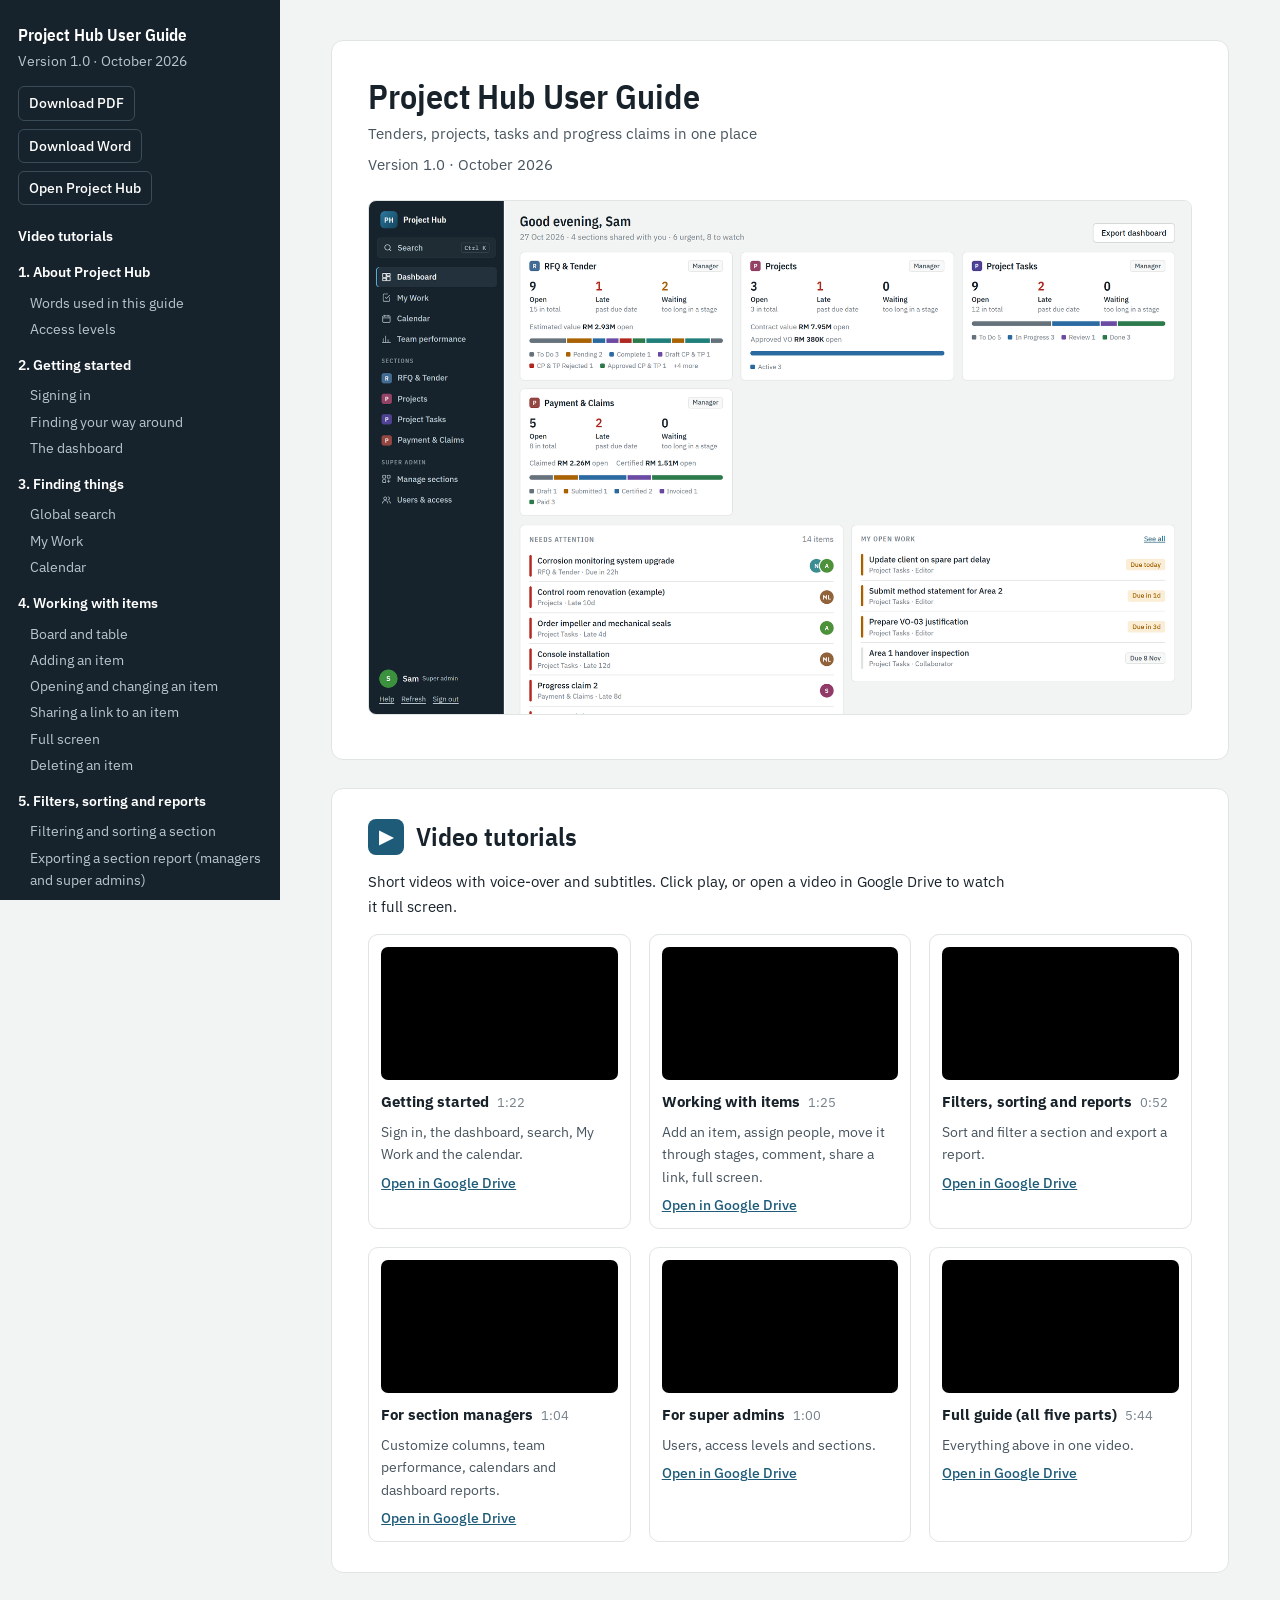
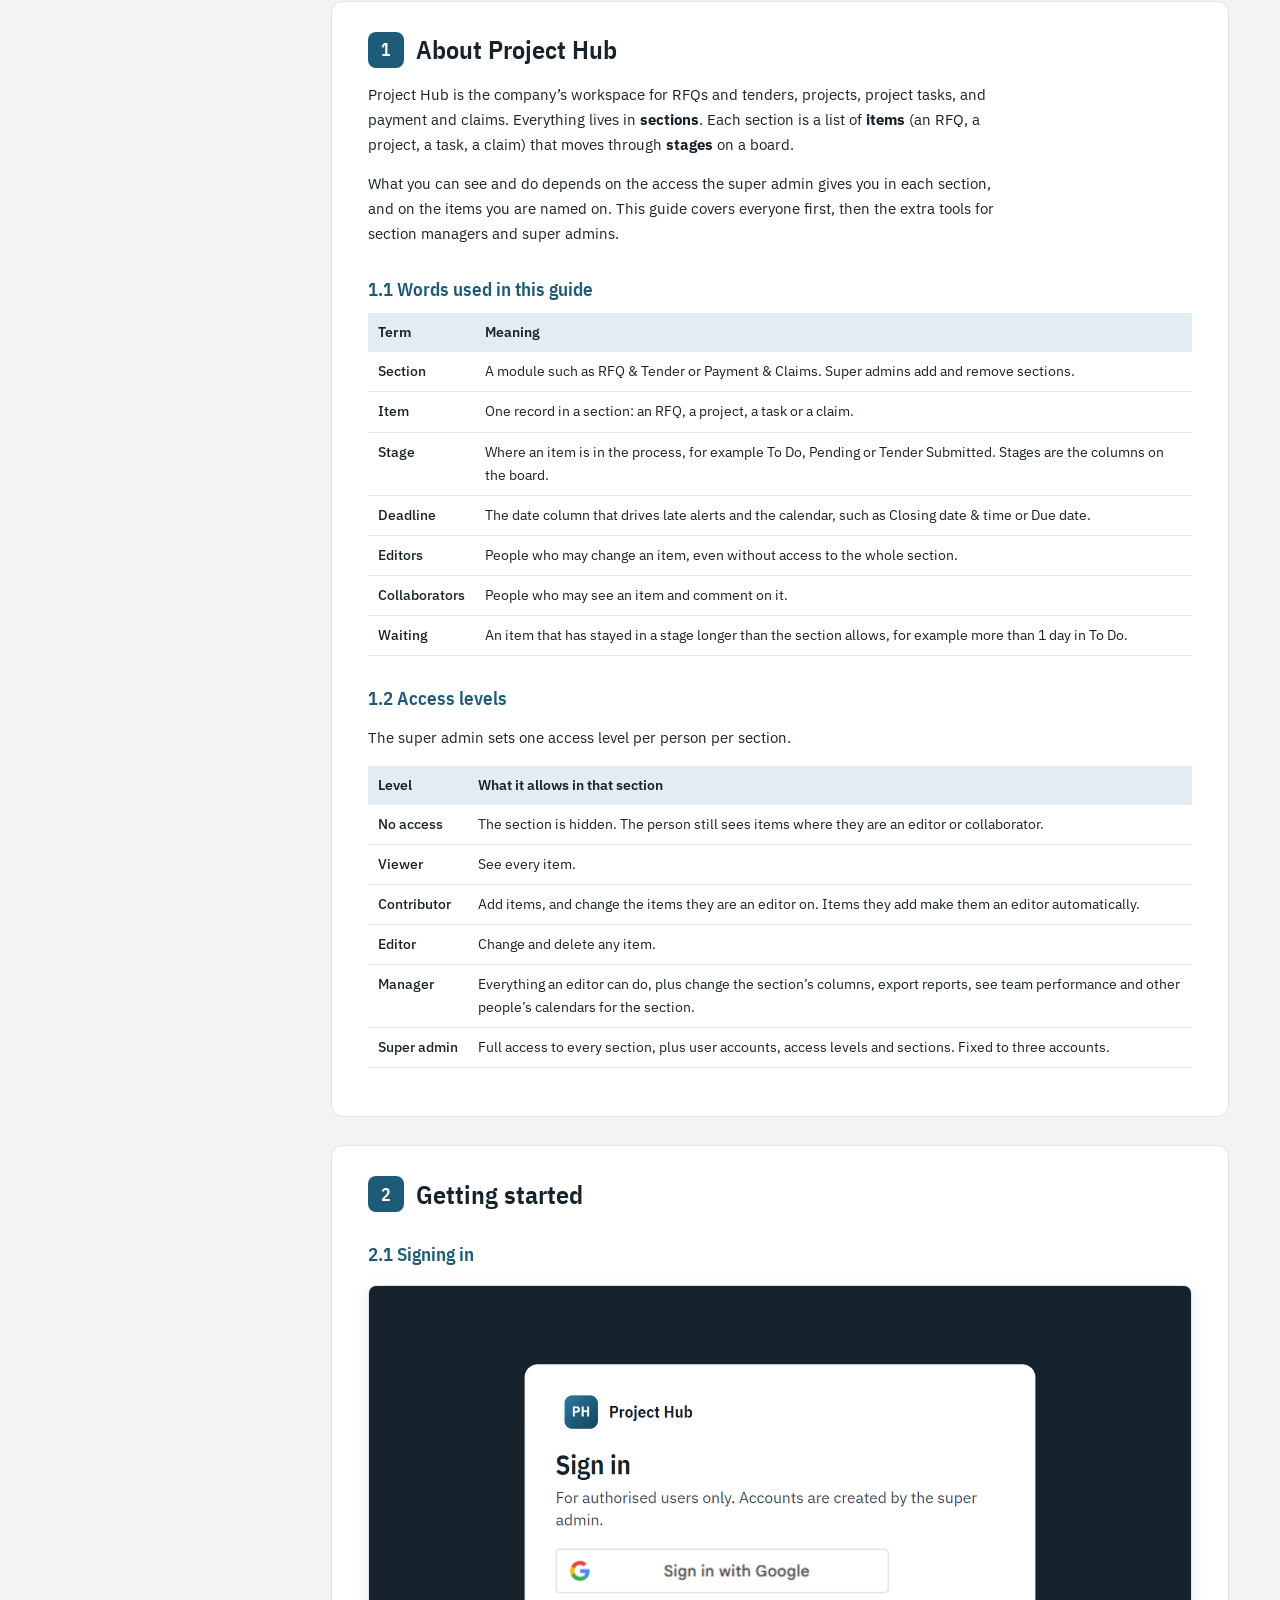
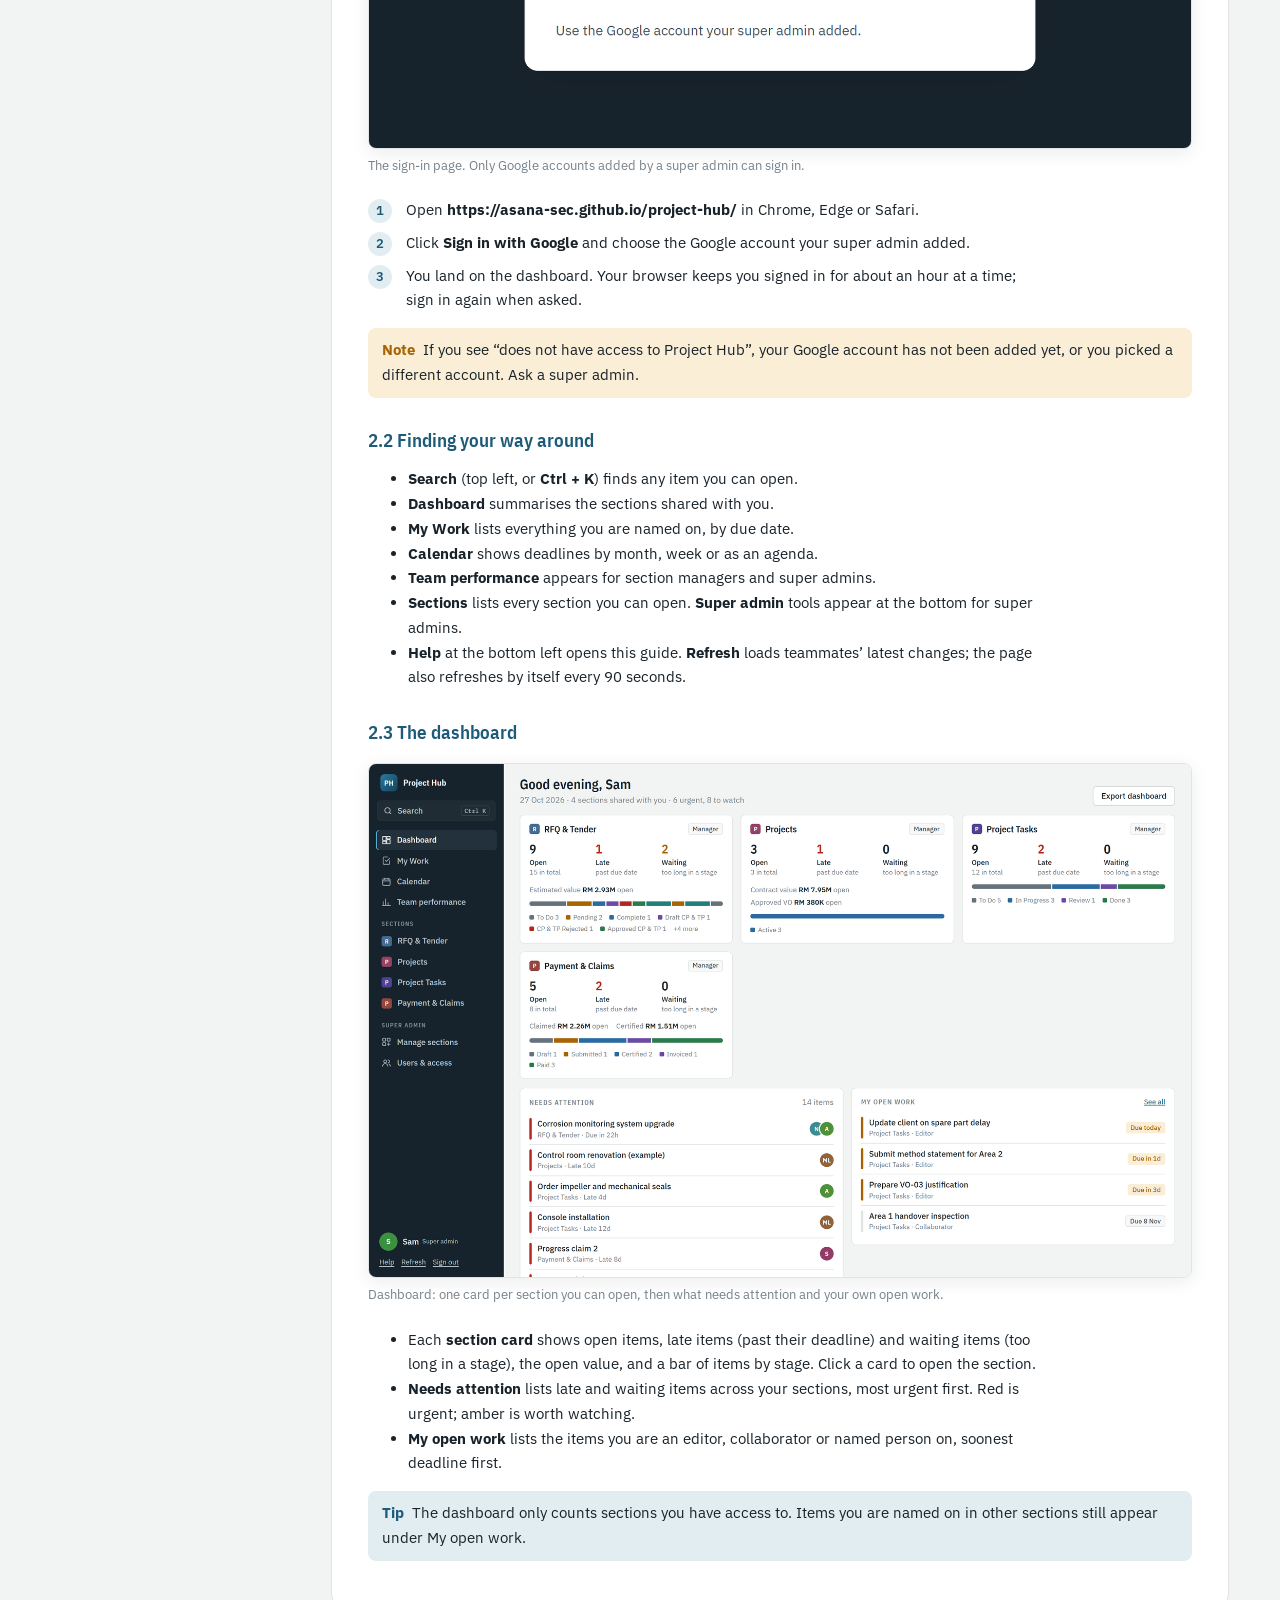
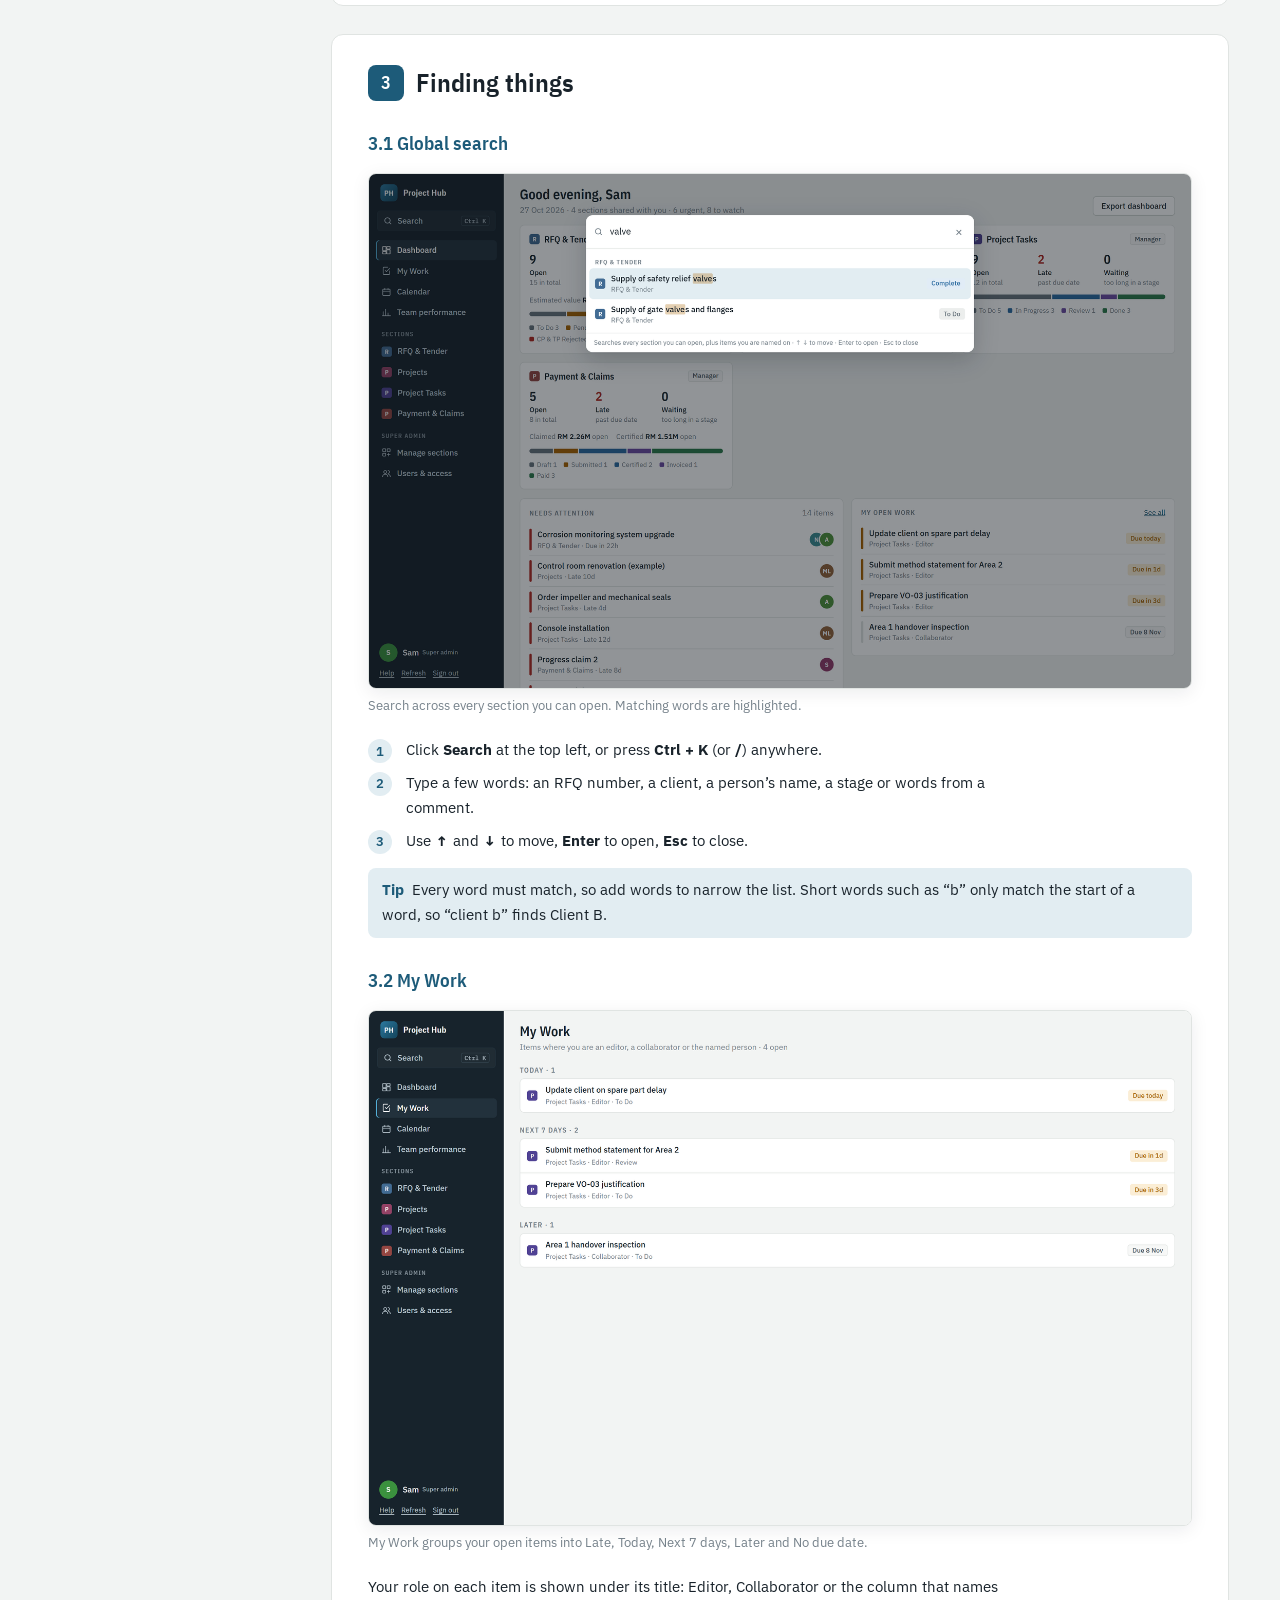
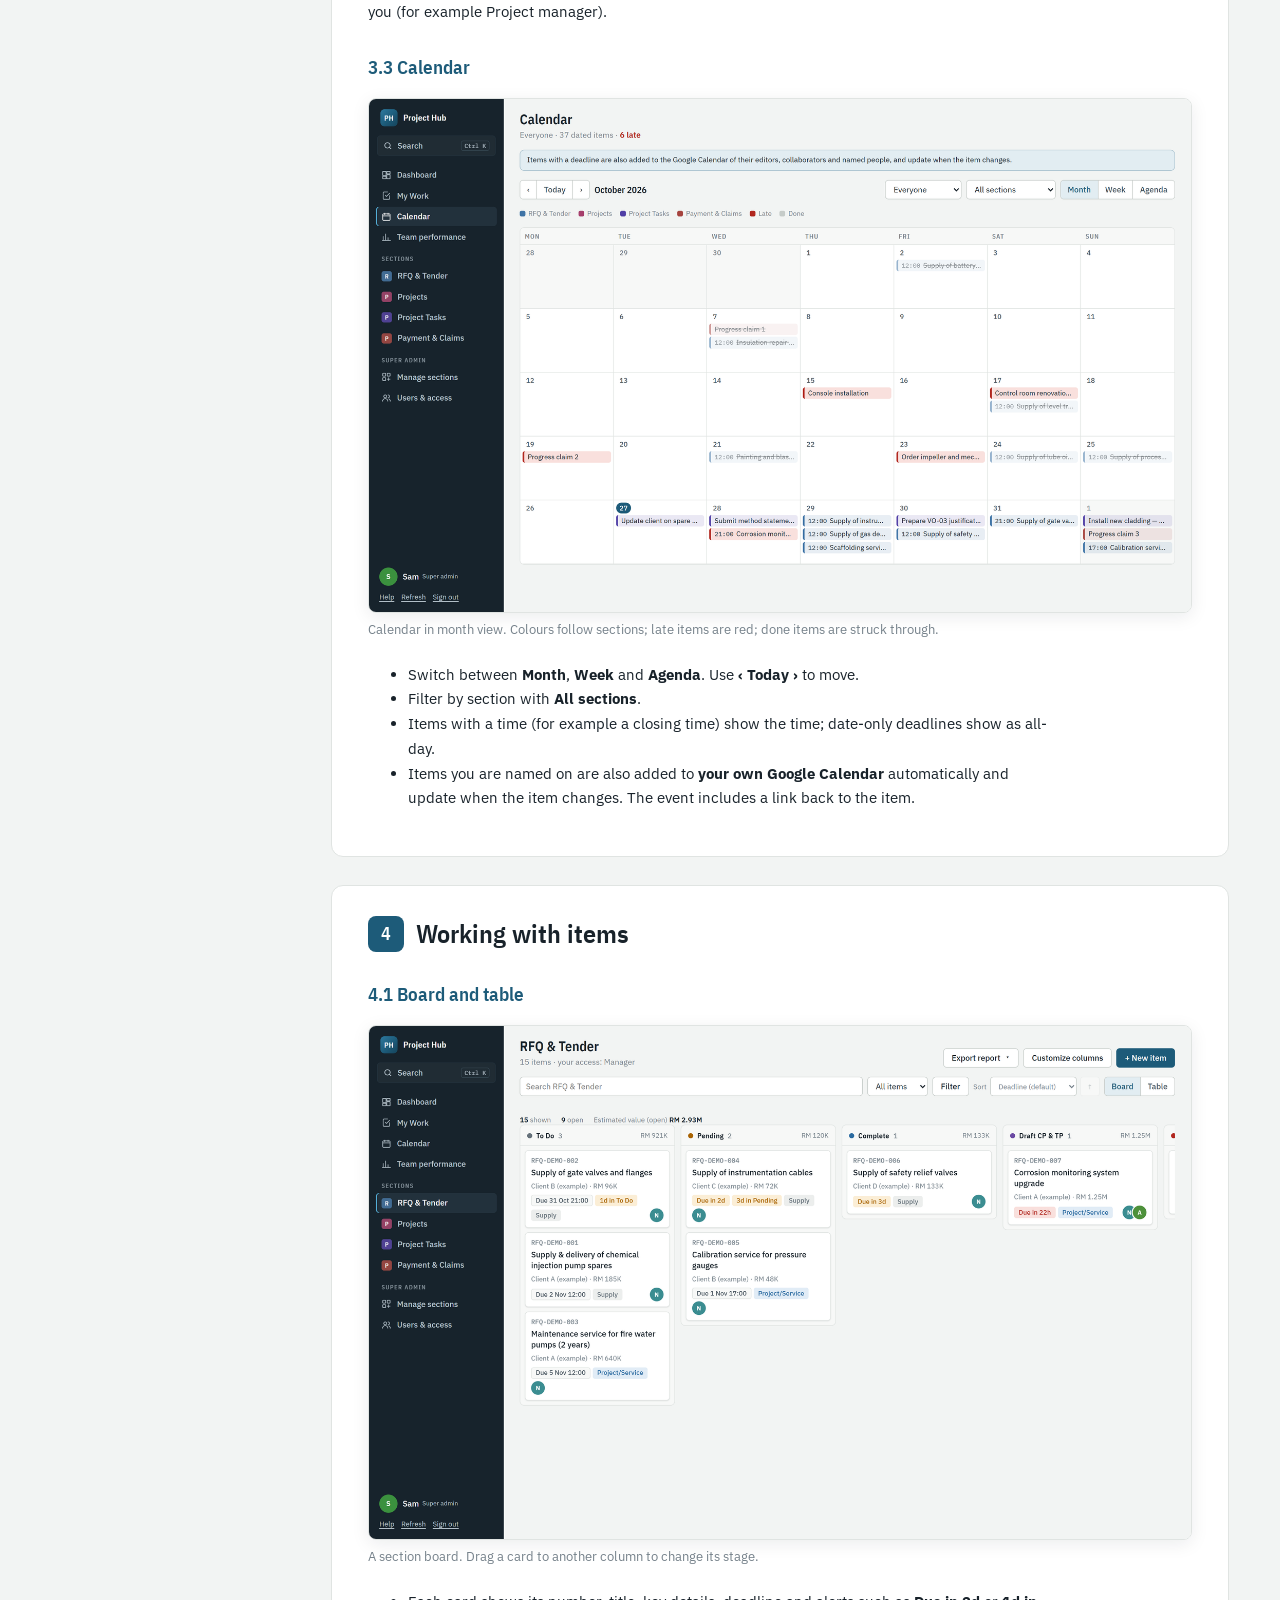
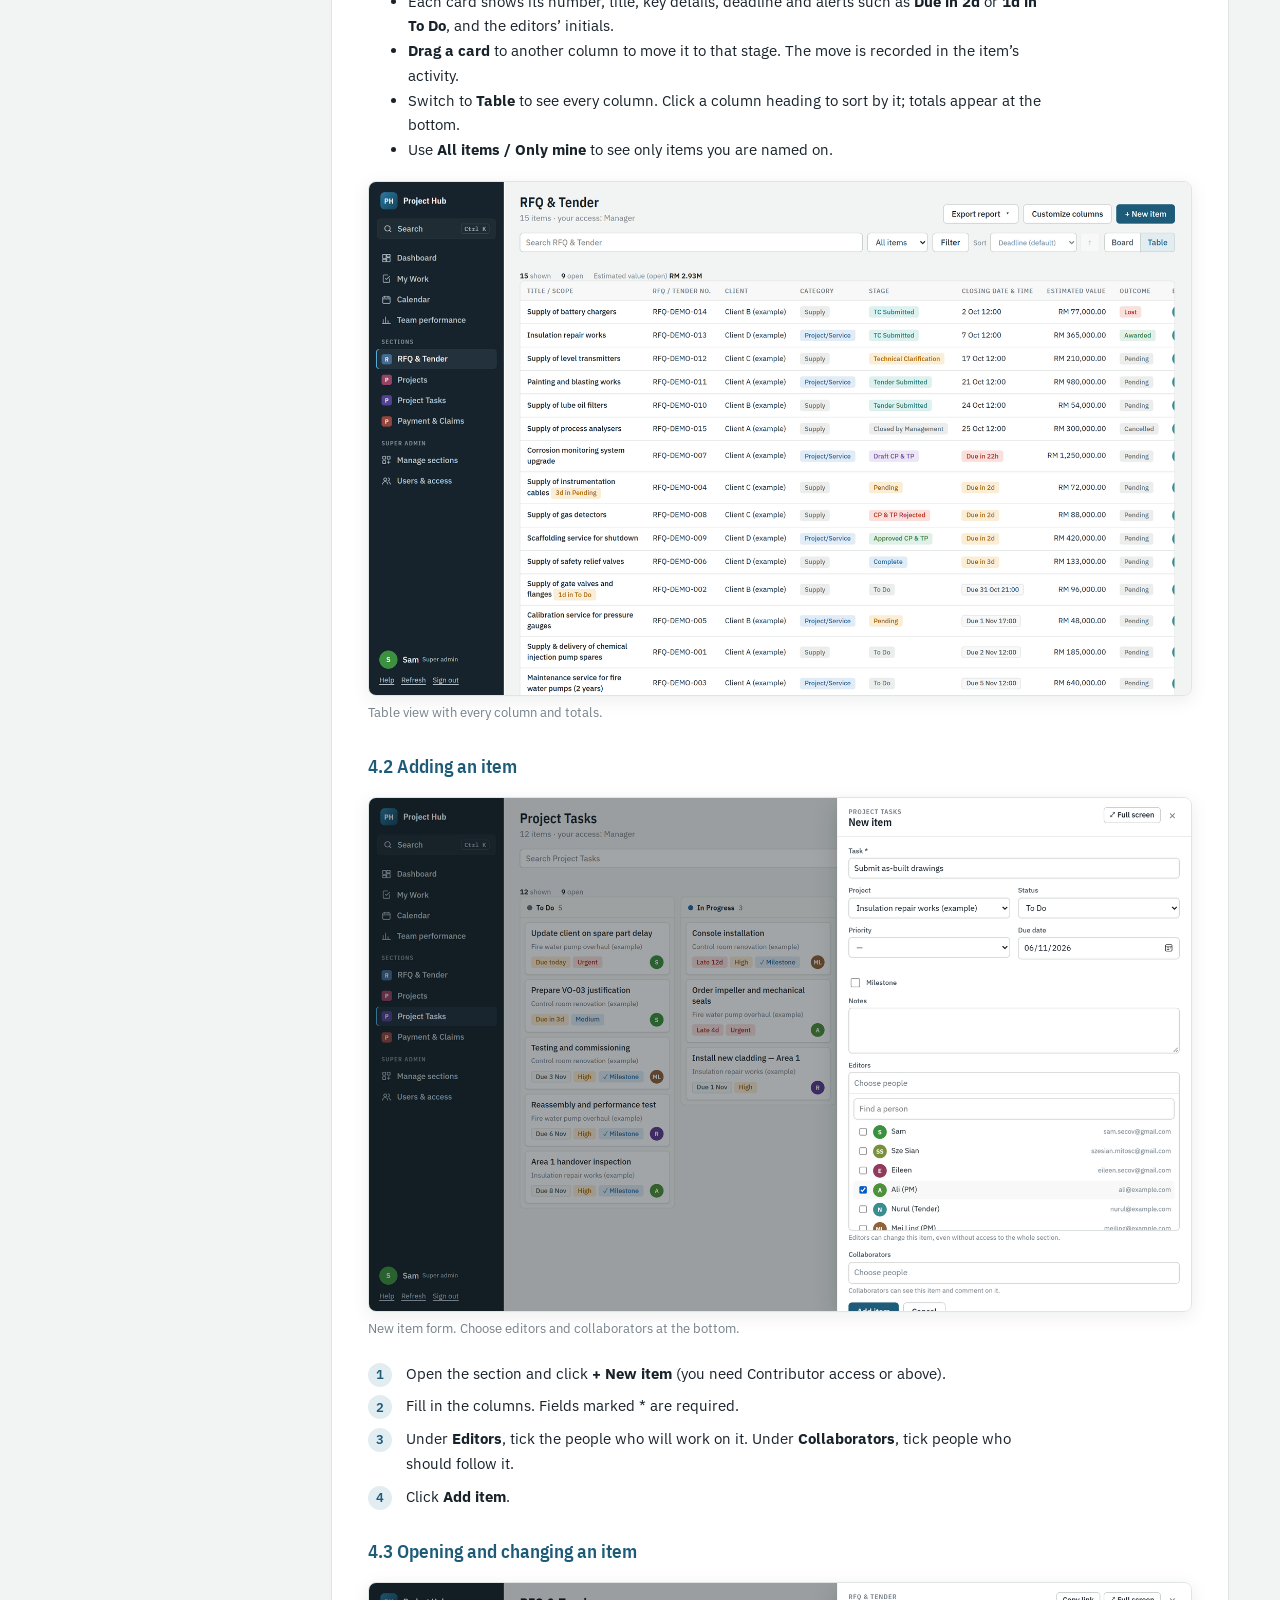
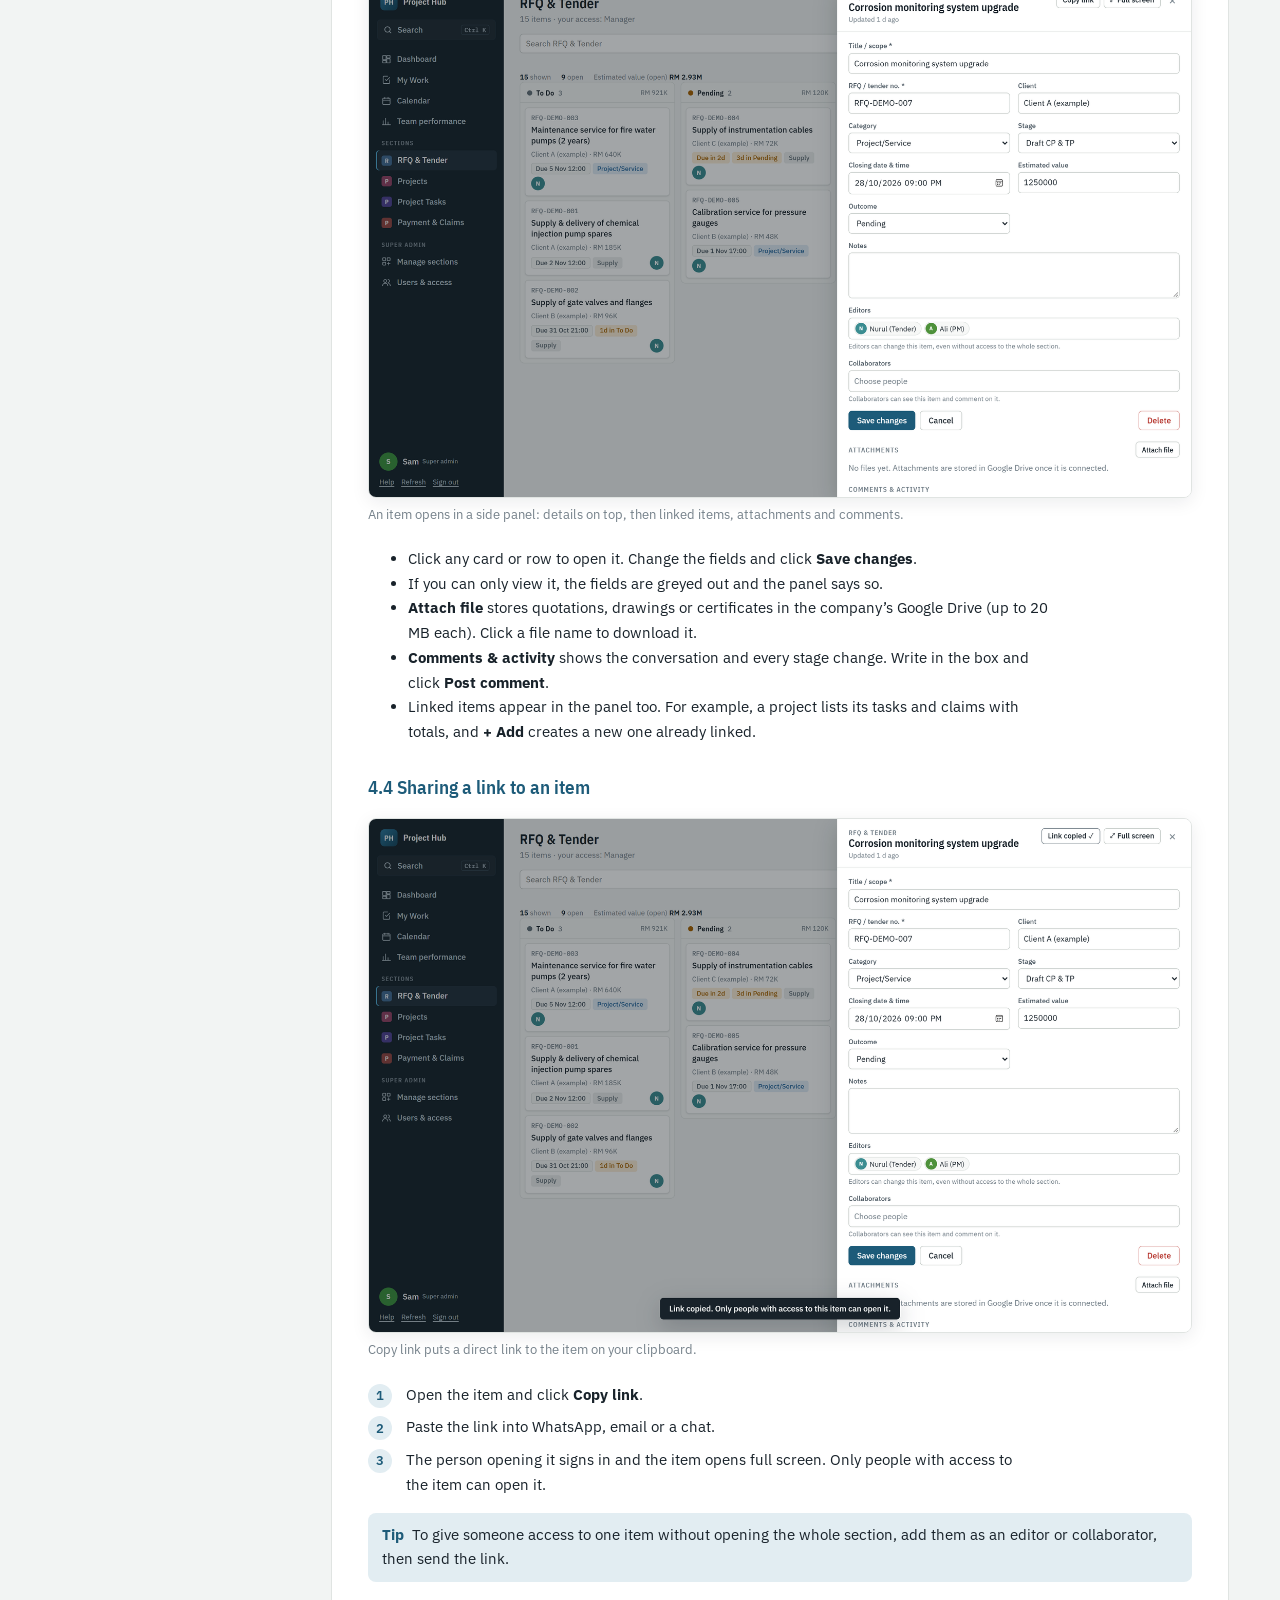
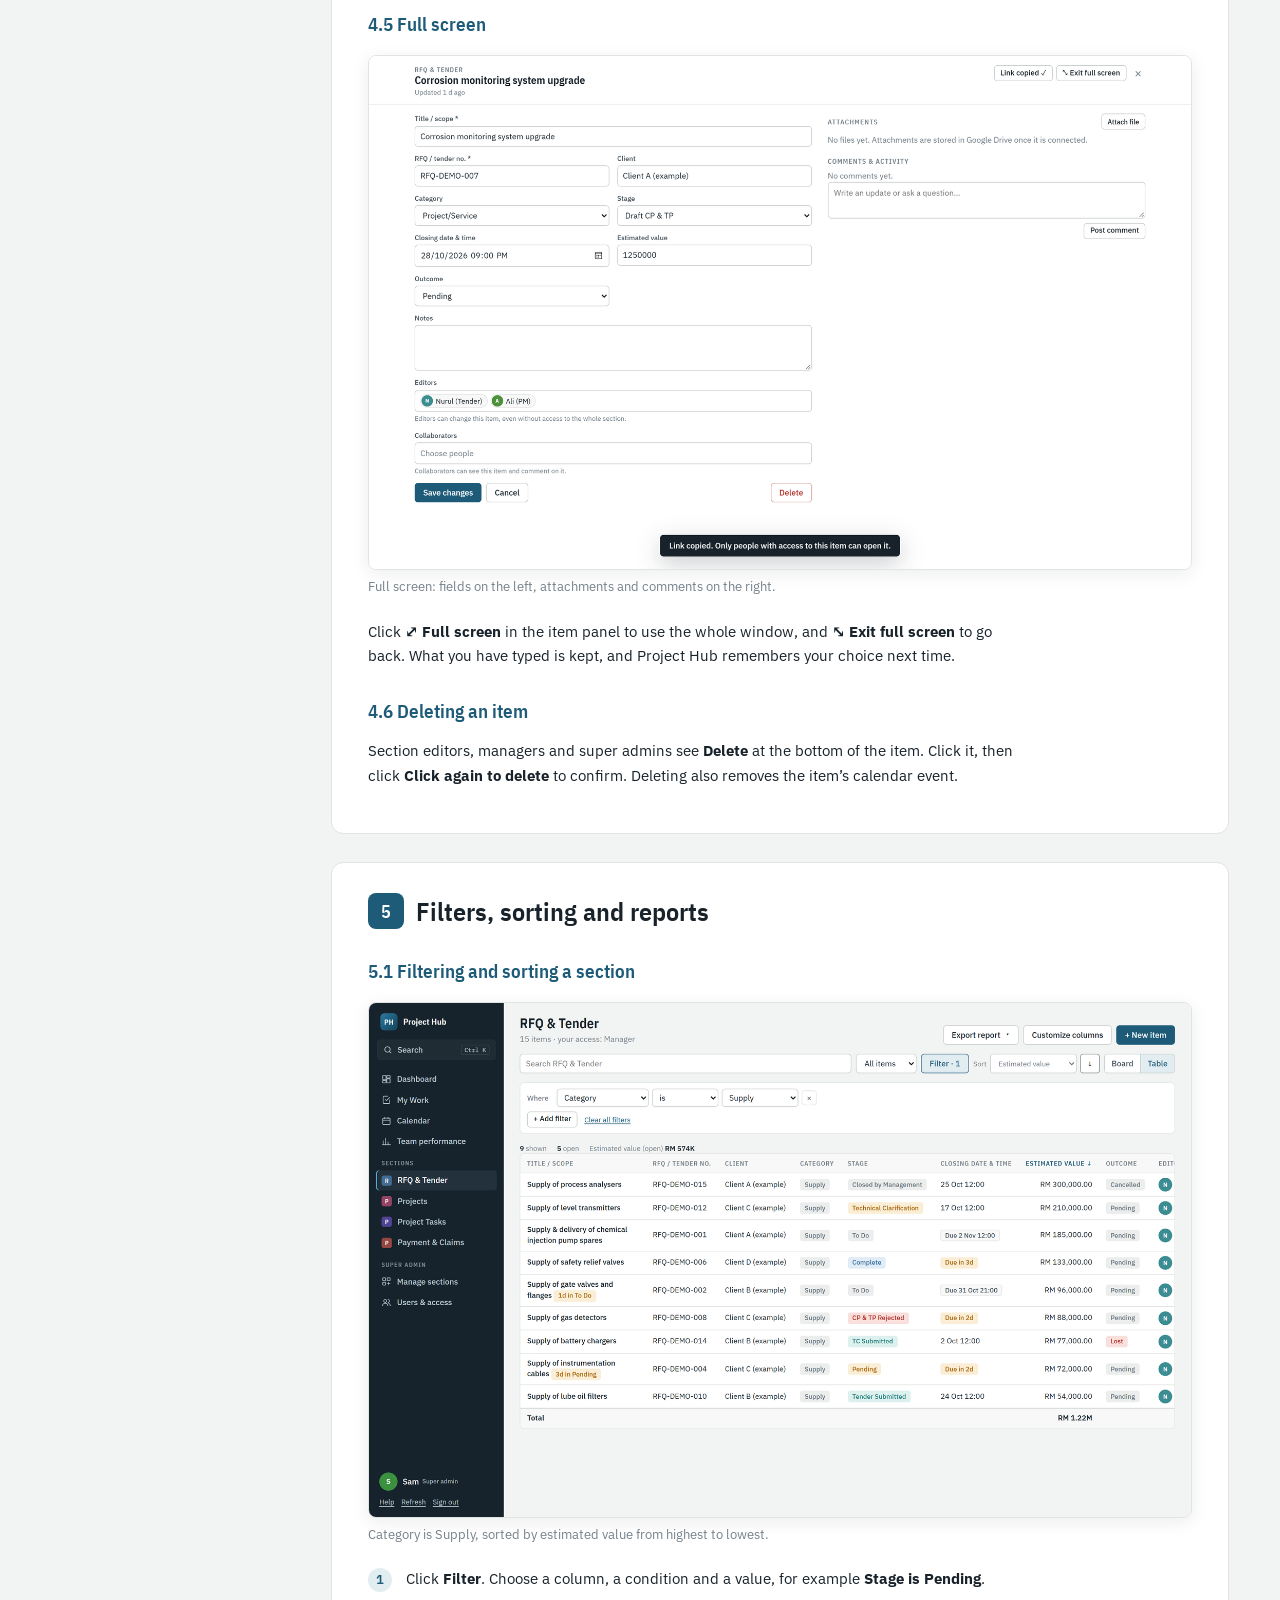
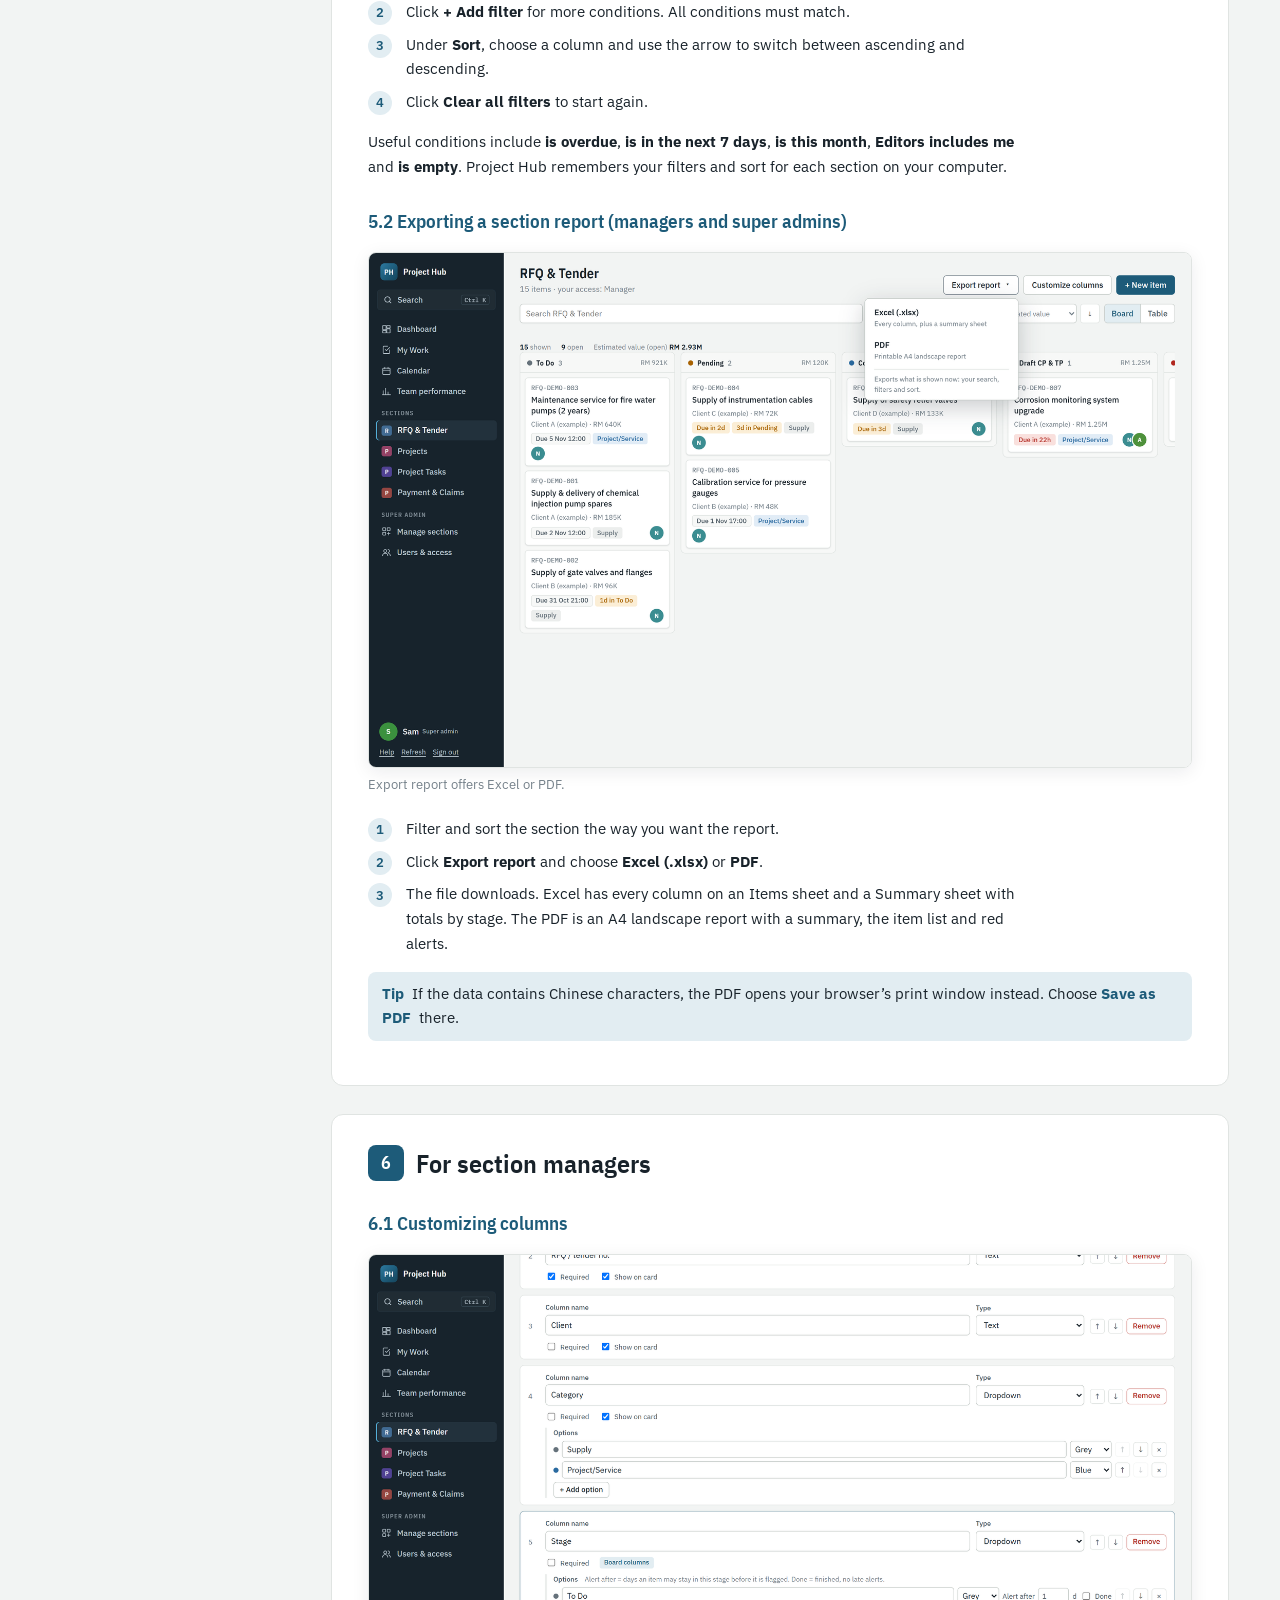
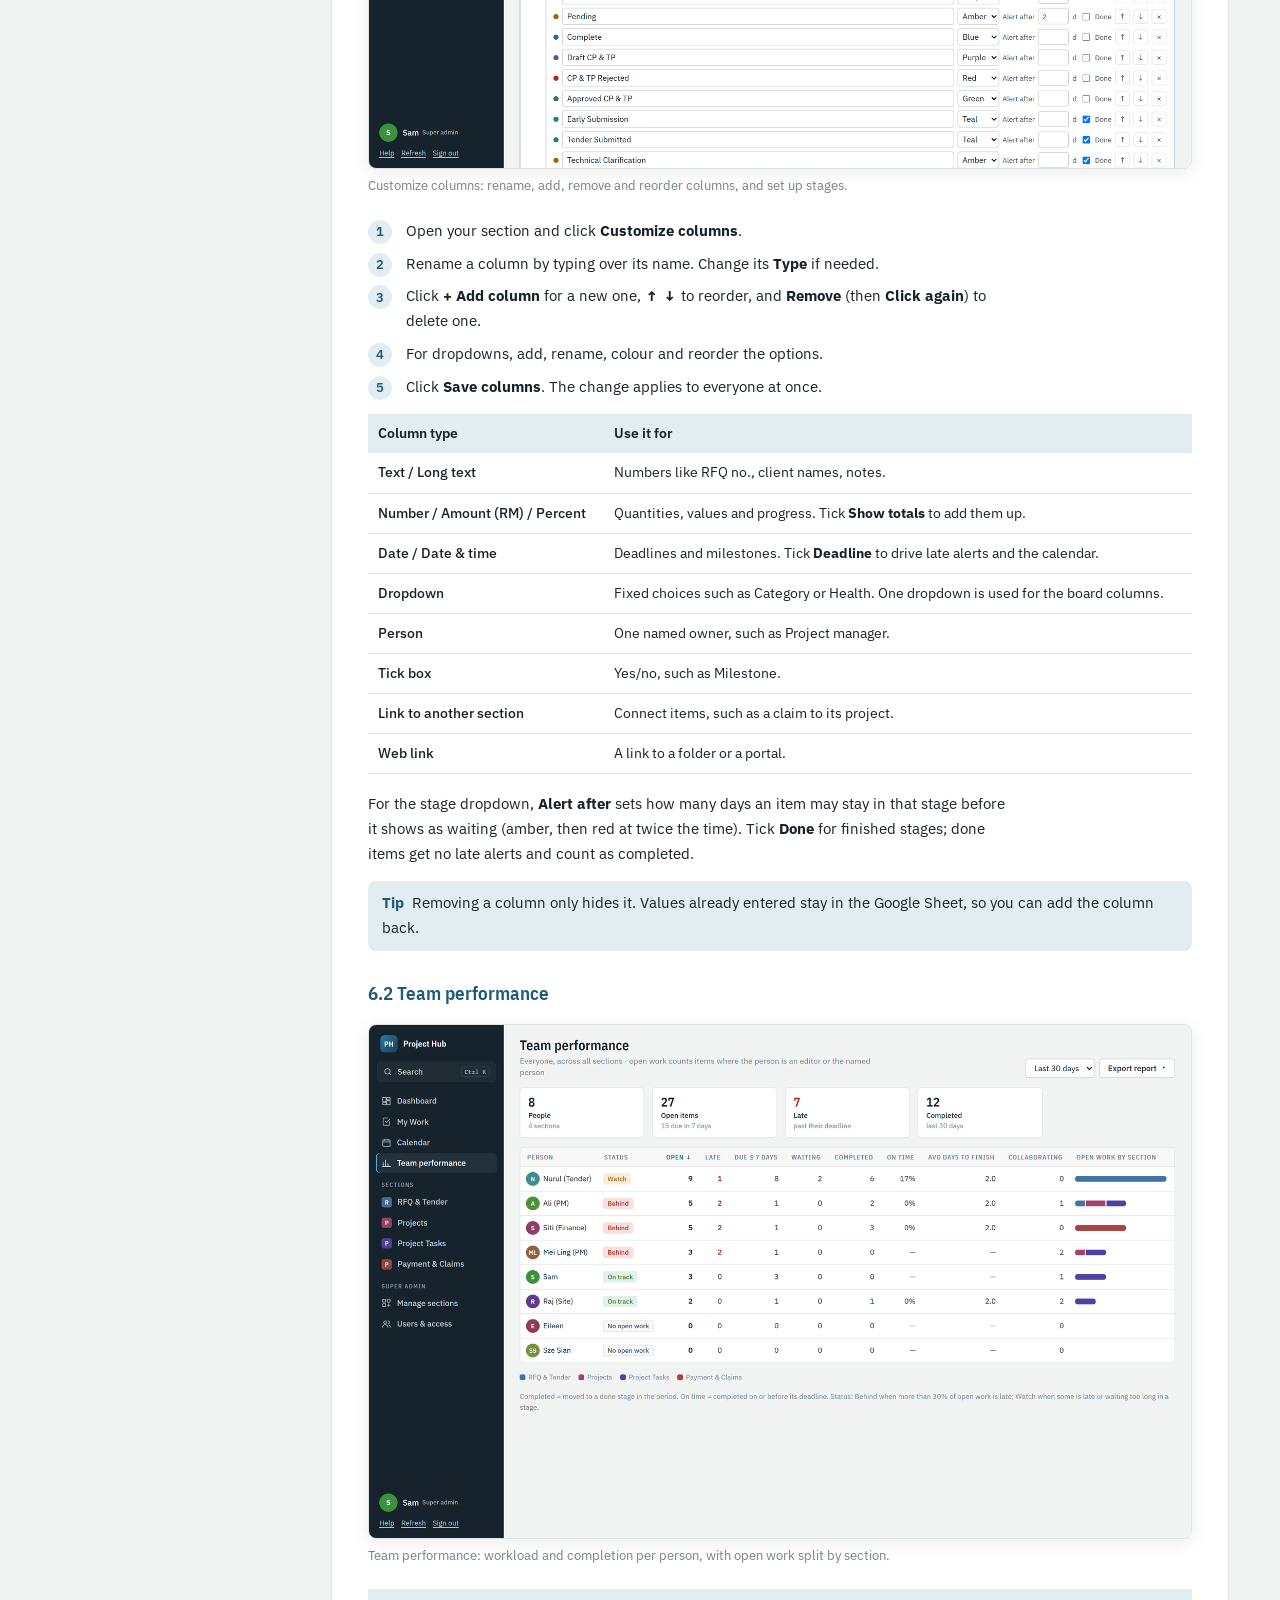
==== commit bab51f93: "Add section archive, backup and restore for super admins - Back up: download a section as one self-c" ====
--- a/help.html
+++ b/help.html
@@ -81,10 +81,10 @@
 <div class="wrap">
 <nav aria-label="Contents"><b>Project Hub User Guide</b><span>Version 1.0 · October 2026</span>
 <div class="dl"><a href="guide/Project_Hub_User_Guide.pdf" download>Download PDF</a><a href="guide/Project_Hub_User_Guide.docx" download>Download Word</a><a href="./">Open Project Hub</a></div>
-<ol><li><a href="#videos">Video tutorials</a></li><li><a href="#about">1. About Project Hub</a><ol><li><a href="#about-words-used-in-this-guide">Words used in this guide</a></li><li><a href="#about-access-levels">Access levels</a></li></ol></li><li><a href="#start">2. Getting started</a><ol><li><a href="#start-signing-in">Signing in</a></li><li><a href="#start-finding-your-way-around">Finding your way around</a></li><li><a href="#start-the-dashboard">The dashboard</a></li></ol></li><li><a href="#find">3. Finding things</a><ol><li><a href="#find-global-search">Global search</a></li><li><a href="#find-my-work">My Work</a></li><li><a href="#find-calendar">Calendar</a></li></ol></li><li><a href="#items">4. Working with items</a><ol><li><a href="#items-board-and-table">Board and table</a></li><li><a href="#items-adding-an-item">Adding an item</a></li><li><a href="#items-opening-and-changing-an-item">Opening and changing an item</a></li><li><a href="#items-sharing-a-link-to-an-item">Sharing a link to an item</a></li><li><a href="#items-full-screen">Full screen</a></li><li><a href="#items-deleting-an-item">Deleting an item</a></li></ol></li><li><a href="#reports">5. Filters, sorting and reports</a><ol><li><a href="#reports-filtering-and-sorting-a-section">Filtering and sorting a section</a></li><li><a href="#reports-exporting-a-section-report-managers-and-super-admins">Exporting a section report (managers and super admins)</a></li></ol></li><li><a href="#managers">6. For section managers</a><ol><li><a href="#managers-customizing-columns">Customizing columns</a></li><li><a href="#managers-team-performance">Team performance</a></li><li><a href="#managers-viewing-a-team-member-s-calendar">Viewing a team member’s calendar</a></li><li><a href="#managers-exporting-the-dashboard">Exporting the dashboard</a></li></ol></li><li><a href="#admins">7. For super admins</a><ol><li><a href="#admins-users-and-access">Users and access</a></li><li><a href="#admins-adding-a-user">Adding a user</a></li><li><a href="#admins-managing-sections">Managing sections</a></li><li><a href="#admins-google-calendar">Google Calendar</a></li></ol></li><li><a href="#faq">8. Questions and fixes</a><ol></ol></li></ol></nav>
+<ol><li><a href="#videos">Video tutorials</a></li><li><a href="#about">1. About Project Hub</a><ol><li><a href="#about-words-used-in-this-guide">Words used in this guide</a></li><li><a href="#about-access-levels">Access levels</a></li></ol></li><li><a href="#start">2. Getting started</a><ol><li><a href="#start-signing-in">Signing in</a></li><li><a href="#start-finding-your-way-around">Finding your way around</a></li><li><a href="#start-the-dashboard">The dashboard</a></li></ol></li><li><a href="#find">3. Finding things</a><ol><li><a href="#find-global-search">Global search</a></li><li><a href="#find-my-work">My Work</a></li><li><a href="#find-calendar">Calendar</a></li></ol></li><li><a href="#items">4. Working with items</a><ol><li><a href="#items-board-and-table">Board and table</a></li><li><a href="#items-adding-an-item">Adding an item</a></li><li><a href="#items-opening-and-changing-an-item">Opening and changing an item</a></li><li><a href="#items-sharing-a-link-to-an-item">Sharing a link to an item</a></li><li><a href="#items-full-screen">Full screen</a></li><li><a href="#items-deleting-an-item">Deleting an item</a></li></ol></li><li><a href="#reports">5. Filters, sorting and reports</a><ol><li><a href="#reports-filtering-and-sorting-a-section">Filtering and sorting a section</a></li><li><a href="#reports-exporting-a-section-report-managers-and-super-admins">Exporting a section report (managers and super admins)</a></li></ol></li><li><a href="#managers">6. For section managers</a><ol><li><a href="#managers-customizing-columns">Customizing columns</a></li><li><a href="#managers-team-performance">Team performance</a></li><li><a href="#managers-viewing-a-team-member-s-calendar">Viewing a team member’s calendar</a></li><li><a href="#managers-exporting-the-dashboard">Exporting the dashboard</a></li></ol></li><li><a href="#admins">7. For super admins</a><ol><li><a href="#admins-users-and-access">Users and access</a></li><li><a href="#admins-adding-a-user">Adding a user</a></li><li><a href="#admins-managing-sections">Managing sections</a></li><li><a href="#admins-archiving-backing-up-and-restoring-a-section">Archiving, backing up and restoring a section</a></li><li><a href="#admins-opening-an-archive-file-outside-project-hub">Opening an archive file outside Project Hub</a></li><li><a href="#admins-restoring-an-archive">Restoring an archive</a></li><li><a href="#admins-google-calendar">Google Calendar</a></li></ol></li><li><a href="#faq">8. Questions and fixes</a><ol></ol></li></ol></nav>
 <main><div class="doc">
 <header class="cover"><h1>Project Hub User Guide</h1><p>Tenders, projects, tasks and progress claims in one place</p><p style="margin-top:6px">Version 1.0 · October 2026</p><img src="guide/web/02_dashboard.png" alt="Project Hub dashboard"></header>
-<section class="toc-print"><h1>Contents</h1><ol><li><a href="#videos">Video tutorials</a></li><li><a href="#about">1. About Project Hub</a><ol><li><a href="#about-words-used-in-this-guide">Words used in this guide</a></li><li><a href="#about-access-levels">Access levels</a></li></ol></li><li><a href="#start">2. Getting started</a><ol><li><a href="#start-signing-in">Signing in</a></li><li><a href="#start-finding-your-way-around">Finding your way around</a></li><li><a href="#start-the-dashboard">The dashboard</a></li></ol></li><li><a href="#find">3. Finding things</a><ol><li><a href="#find-global-search">Global search</a></li><li><a href="#find-my-work">My Work</a></li><li><a href="#find-calendar">Calendar</a></li></ol></li><li><a href="#items">4. Working with items</a><ol><li><a href="#items-board-and-table">Board and table</a></li><li><a href="#items-adding-an-item">Adding an item</a></li><li><a href="#items-opening-and-changing-an-item">Opening and changing an item</a></li><li><a href="#items-sharing-a-link-to-an-item">Sharing a link to an item</a></li><li><a href="#items-full-screen">Full screen</a></li><li><a href="#items-deleting-an-item">Deleting an item</a></li></ol></li><li><a href="#reports">5. Filters, sorting and reports</a><ol><li><a href="#reports-filtering-and-sorting-a-section">Filtering and sorting a section</a></li><li><a href="#reports-exporting-a-section-report-managers-and-super-admins">Exporting a section report (managers and super admins)</a></li></ol></li><li><a href="#managers">6. For section managers</a><ol><li><a href="#managers-customizing-columns">Customizing columns</a></li><li><a href="#managers-team-performance">Team performance</a></li><li><a href="#managers-viewing-a-team-member-s-calendar">Viewing a team member’s calendar</a></li><li><a href="#managers-exporting-the-dashboard">Exporting the dashboard</a></li></ol></li><li><a href="#admins">7. For super admins</a><ol><li><a href="#admins-users-and-access">Users and access</a></li><li><a href="#admins-adding-a-user">Adding a user</a></li><li><a href="#admins-managing-sections">Managing sections</a></li><li><a href="#admins-google-calendar">Google Calendar</a></li></ol></li><li><a href="#faq">8. Questions and fixes</a><ol></ol></li></ol></section>
+<section class="toc-print"><h1>Contents</h1><ol><li><a href="#videos">Video tutorials</a></li><li><a href="#about">1. About Project Hub</a><ol><li><a href="#about-words-used-in-this-guide">Words used in this guide</a></li><li><a href="#about-access-levels">Access levels</a></li></ol></li><li><a href="#start">2. Getting started</a><ol><li><a href="#start-signing-in">Signing in</a></li><li><a href="#start-finding-your-way-around">Finding your way around</a></li><li><a href="#start-the-dashboard">The dashboard</a></li></ol></li><li><a href="#find">3. Finding things</a><ol><li><a href="#find-global-search">Global search</a></li><li><a href="#find-my-work">My Work</a></li><li><a href="#find-calendar">Calendar</a></li></ol></li><li><a href="#items">4. Working with items</a><ol><li><a href="#items-board-and-table">Board and table</a></li><li><a href="#items-adding-an-item">Adding an item</a></li><li><a href="#items-opening-and-changing-an-item">Opening and changing an item</a></li><li><a href="#items-sharing-a-link-to-an-item">Sharing a link to an item</a></li><li><a href="#items-full-screen">Full screen</a></li><li><a href="#items-deleting-an-item">Deleting an item</a></li></ol></li><li><a href="#reports">5. Filters, sorting and reports</a><ol><li><a href="#reports-filtering-and-sorting-a-section">Filtering and sorting a section</a></li><li><a href="#reports-exporting-a-section-report-managers-and-super-admins">Exporting a section report (managers and super admins)</a></li></ol></li><li><a href="#managers">6. For section managers</a><ol><li><a href="#managers-customizing-columns">Customizing columns</a></li><li><a href="#managers-team-performance">Team performance</a></li><li><a href="#managers-viewing-a-team-member-s-calendar">Viewing a team member’s calendar</a></li><li><a href="#managers-exporting-the-dashboard">Exporting the dashboard</a></li></ol></li><li><a href="#admins">7. For super admins</a><ol><li><a href="#admins-users-and-access">Users and access</a></li><li><a href="#admins-adding-a-user">Adding a user</a></li><li><a href="#admins-managing-sections">Managing sections</a></li><li><a href="#admins-archiving-backing-up-and-restoring-a-section">Archiving, backing up and restoring a section</a></li><li><a href="#admins-opening-an-archive-file-outside-project-hub">Opening an archive file outside Project Hub</a></li><li><a href="#admins-restoring-an-archive">Restoring an archive</a></li><li><a href="#admins-google-calendar">Google Calendar</a></li></ol></li><li><a href="#faq">8. Questions and fixes</a><ol></ol></li></ol></section>
 <section class="chapter" id="videos"><h1><span>▶</span>Video tutorials</h1><p>Short videos with voice-over and subtitles. Click play, or open a video in Google Drive to watch it full screen.</p><div class="vgrid"><article class="vcard"><div class="vframe"><iframe src="https://drive.google.com/file/d/1p0GOAbTQM5rJmtumwjvOvkaiDkKjqqZs/preview" allow="autoplay; fullscreen" allowfullscreen loading="lazy" title="Getting started"></iframe></div>
         <h3>Getting started <small>1:22</small></h3><p>Sign in, the dashboard, search, My Work and the calendar.</p>
         <a href="https://drive.google.com/file/d/1p0GOAbTQM5rJmtumwjvOvkaiDkKjqqZs/view?usp=sharing" target="_blank" rel="noopener">Open in Google Drive</a><span class="plink">https://drive.google.com/file/d/1p0GOAbTQM5rJmtumwjvOvkaiDkKjqqZs/view?usp=sharing</span></article><article class="vcard"><div class="vframe"><iframe src="https://drive.google.com/file/d/1x4-5Khg69a8Eap-GP_x1pUWyY_jsDN1M/preview" allow="autoplay; fullscreen" allowfullscreen loading="lazy" title="Working with items"></iframe></div>
@@ -97,7 +97,7 @@
         <h3>For super admins <small>1:00</small></h3><p>Users, access levels and sections.</p>
         <a href="https://drive.google.com/file/d/1pXKX7fMlPotWcf5XEPdH3NHIHlYez0B9/view?usp=sharing" target="_blank" rel="noopener">Open in Google Drive</a><span class="plink">https://drive.google.com/file/d/1pXKX7fMlPotWcf5XEPdH3NHIHlYez0B9/view?usp=sharing</span></article><article class="vcard"><div class="vframe"><iframe src="https://drive.google.com/file/d/1YoClpq_5nF7vRe8OGtArs23vrlz2AKPI/preview" allow="autoplay; fullscreen" allowfullscreen loading="lazy" title="Full guide (all five parts)"></iframe></div>
         <h3>Full guide (all five parts) <small>5:44</small></h3><p>Everything above in one video.</p>
-        <a href="https://drive.google.com/file/d/1YoClpq_5nF7vRe8OGtArs23vrlz2AKPI/view?usp=sharing" target="_blank" rel="noopener">Open in Google Drive</a><span class="plink">https://drive.google.com/file/d/1YoClpq_5nF7vRe8OGtArs23vrlz2AKPI/view?usp=sharing</span></article></div></section><section class="chapter"><h1 id="about"><span>1</span>About Project Hub</h1><p>Project Hub is the company’s workspace for RFQs and tenders, projects, project tasks, and payment and claims. Everything lives in <b>sections</b>. Each section is a list of <b>items</b> (an RFQ, a project, a task, a claim) that moves through <b>stages</b> on a board.</p><p>What you can see and do depends on the access the super admin gives you in each section, and on the items you are named on. This guide covers everyone first, then the extra tools for section managers and super admins.</p><h2 id="about-words-used-in-this-guide">1.1 Words used in this guide</h2><div class="tw"><table><thead><tr><th>Term</th><th>Meaning</th></tr></thead><tbody><tr><td>Section</td><td>A module such as RFQ &amp; Tender or Payment &amp; Claims. Super admins add and remove sections.</td></tr><tr><td>Item</td><td>One record in a section: an RFQ, a project, a task or a claim.</td></tr><tr><td>Stage</td><td>Where an item is in the process, for example To Do, Pending or Tender Submitted. Stages are the columns on the board.</td></tr><tr><td>Deadline</td><td>The date column that drives late alerts and the calendar, such as Closing date &amp; time or Due date.</td></tr><tr><td>Editors</td><td>People who may change an item, even without access to the whole section.</td></tr><tr><td>Collaborators</td><td>People who may see an item and comment on it.</td></tr><tr><td>Waiting</td><td>An item that has stayed in a stage longer than the section allows, for example more than 1 day in To Do.</td></tr></tbody></table></div><h2 id="about-access-levels">1.2 Access levels</h2><p>The super admin sets one access level per person per section.</p><div class="tw"><table><thead><tr><th>Level</th><th>What it allows in that section</th></tr></thead><tbody><tr><td>No access</td><td>The section is hidden. The person still sees items where they are an editor or collaborator.</td></tr><tr><td>Viewer</td><td>See every item.</td></tr><tr><td>Contributor</td><td>Add items, and change the items they are an editor on. Items they add make them an editor automatically.</td></tr><tr><td>Editor</td><td>Change and delete any item.</td></tr><tr><td>Manager</td><td>Everything an editor can do, plus change the section’s columns, export reports, see team performance and other people’s calendars for the section.</td></tr><tr><td>Super admin</td><td>Full access to every section, plus user accounts, access levels and sections. Fixed to three accounts.</td></tr></tbody></table></div></section><section class="chapter"><h1 id="start"><span>2</span>Getting started</h1><h2 id="start-signing-in">2.1 Signing in</h2><figure><img src="guide/web/01_signin.png" alt="The sign-in page. Only Google accounts added by a super admin can sign in." loading="lazy"><figcaption>The sign-in page. Only Google accounts added by a super admin can sign in.</figcaption></figure><ol class="steps"><li>Open <b>https://asana-sec.github.io/project-hub/</b> in Chrome, Edge or Safari.</li><li>Click <b>Sign in with Google</b> and choose the Google account your super admin added.</li><li>You land on the dashboard. Your browser keeps you signed in for about an hour at a time; sign in again when asked.</li></ol><div class="callout warn"><b>Note</b> If you see “does not have access to Project Hub”, your Google account has not been added yet, or you picked a different account. Ask a super admin.</div><h2 id="start-finding-your-way-around">2.2 Finding your way around</h2><ul><li><b>Search</b> (top left, or <b>Ctrl + K</b>) finds any item you can open.</li><li><b>Dashboard</b> summarises the sections shared with you.</li><li><b>My Work</b> lists everything you are named on, by due date.</li><li><b>Calendar</b> shows deadlines by month, week or as an agenda.</li><li><b>Team performance</b> appears for section managers and super admins.</li><li><b>Sections</b> lists every section you can open. <b>Super admin</b> tools appear at the bottom for super admins.</li><li><b>Help</b> at the bottom left opens this guide. <b>Refresh</b> loads teammates’ latest changes; the page also refreshes by itself every 90 seconds.</li></ul><h2 id="start-the-dashboard">2.3 The dashboard</h2><figure><img src="guide/web/02_dashboard.png" alt="Dashboard: one card per section you can open, then what needs attention and your own open work." loading="lazy"><figcaption>Dashboard: one card per section you can open, then what needs attention and your own open work.</figcaption></figure><ul><li>Each <b>section card</b> shows open items, late items (past their deadline) and waiting items (too long in a stage), the open value, and a bar of items by stage. Click a card to open the section.</li><li><b>Needs attention</b> lists late and waiting items across your sections, most urgent first. Red is urgent; amber is worth watching.</li><li><b>My open work</b> lists the items you are an editor, collaborator or named person on, soonest deadline first.</li></ul><div class="callout tip"><b>Tip</b> The dashboard only counts sections you have access to. Items you are named on in other sections still appear under My open work.</div></section><section class="chapter"><h1 id="find"><span>3</span>Finding things</h1><h2 id="find-global-search">3.1 Global search</h2><figure><img src="guide/web/03_search.png" alt="Search across every section you can open. Matching words are highlighted." loading="lazy"><figcaption>Search across every section you can open. Matching words are highlighted.</figcaption></figure><ol class="steps"><li>Click <b>Search</b> at the top left, or press <b>Ctrl + K</b> (or <b>/</b>) anywhere.</li><li>Type a few words: an RFQ number, a client, a person’s name, a stage or words from a comment.</li><li>Use <b>↑</b> and <b>↓</b> to move, <b>Enter</b> to open, <b>Esc</b> to close.</li></ol><div class="callout tip"><b>Tip</b> Every word must match, so add words to narrow the list. Short words such as “b” only match the start of a word, so “client b” finds Client B.</div><h2 id="find-my-work">3.2 My Work</h2><figure><img src="guide/web/12_mywork.png" alt="My Work groups your open items into Late, Today, Next 7 days, Later and No due date." loading="lazy"><figcaption>My Work groups your open items into Late, Today, Next 7 days, Later and No due date.</figcaption></figure><p>Your role on each item is shown under its title: Editor, Collaborator or the column that names you (for example Project manager).</p><h2 id="find-calendar">3.3 Calendar</h2><figure><img src="guide/web/13_calendar.png" alt="Calendar in month view. Colours follow sections; late items are red; done items are struck through." loading="lazy"><figcaption>Calendar in month view. Colours follow sections; late items are red; done items are struck through.</figcaption></figure><ul><li>Switch between <b>Month</b>, <b>Week</b> and <b>Agenda</b>. Use <b>‹ Today ›</b> to move.</li><li>Filter by section with <b>All sections</b>.</li><li>Items with a time (for example a closing time) show the time; date-only deadlines show as all-day.</li><li>Items you are named on are also added to <b>your own Google Calendar</b> automatically and update when the item changes. The event includes a link back to the item.</li></ul></section><section class="chapter"><h1 id="items"><span>4</span>Working with items</h1><h2 id="items-board-and-table">4.1 Board and table</h2><figure><img src="guide/web/04_board.png" alt="A section board. Drag a card to another column to change its stage." loading="lazy"><figcaption>A section board. Drag a card to another column to change its stage.</figcaption></figure><ul><li>Each card shows its number, title, key details, deadline and alerts such as <b>Due in 2d</b> or <b>1d in To Do</b>, and the editors’ initials.</li><li><b>Drag a card</b> to another column to move it to that stage. The move is recorded in the item’s activity.</li><li>Switch to <b>Table</b> to see every column. Click a column heading to sort by it; totals appear at the bottom.</li><li>Use <b>All items / Only mine</b> to see only items you are named on.</li></ul><figure><img src="guide/web/05_table.png" alt="Table view with every column and totals." loading="lazy"><figcaption>Table view with every column and totals.</figcaption></figure><h2 id="items-adding-an-item">4.2 Adding an item</h2><figure><img src="guide/web/11_new_item.png" alt="New item form. Choose editors and collaborators at the bottom." loading="lazy"><figcaption>New item form. Choose editors and collaborators at the bottom.</figcaption></figure><ol class="steps"><li>Open the section and click <b>+ New item</b> (you need Contributor access or above).</li><li>Fill in the columns. Fields marked * are required.</li><li>Under <b>Editors</b>, tick the people who will work on it. Under <b>Collaborators</b>, tick people who should follow it.</li><li>Click <b>Add item</b>.</li></ol><h2 id="items-opening-and-changing-an-item">4.3 Opening and changing an item</h2><figure><img src="guide/web/08_item.png" alt="An item opens in a side panel: details on top, then linked items, attachments and comments." loading="lazy"><figcaption>An item opens in a side panel: details on top, then linked items, attachments and comments.</figcaption></figure><ul><li>Click any card or row to open it. Change the fields and click <b>Save changes</b>.</li><li>If you can only view it, the fields are greyed out and the panel says so.</li><li><b>Attach file</b> stores quotations, drawings or certificates in the company’s Google Drive (up to 20 MB each). Click a file name to download it.</li><li><b>Comments &amp; activity</b> shows the conversation and every stage change. Write in the box and click <b>Post comment</b>.</li><li>Linked items appear in the panel too. For example, a project lists its tasks and claims with totals, and <b>+ Add</b> creates a new one already linked.</li></ul><h2 id="items-sharing-a-link-to-an-item">4.4 Sharing a link to an item</h2><figure><img src="guide/web/09_copy_link.png" alt="Copy link puts a direct link to the item on your clipboard." loading="lazy"><figcaption>Copy link puts a direct link to the item on your clipboard.</figcaption></figure><ol class="steps"><li>Open the item and click <b>Copy link</b>.</li><li>Paste the link into WhatsApp, email or a chat.</li><li>The person opening it signs in and the item opens full screen. Only people with access to the item can open it.</li></ol><div class="callout tip"><b>Tip</b> To give someone access to one item without opening the whole section, add them as an editor or collaborator, then send the link.</div><h2 id="items-full-screen">4.5 Full screen</h2><figure><img src="guide/web/10_item_full.png" alt="Full screen: fields on the left, attachments and comments on the right." loading="lazy"><figcaption>Full screen: fields on the left, attachments and comments on the right.</figcaption></figure><p>Click <b>⤢ Full screen</b> in the item panel to use the whole window, and <b>⤡ Exit full screen</b> to go back. What you have typed is kept, and Project Hub remembers your choice next time.</p><h2 id="items-deleting-an-item">4.6 Deleting an item</h2><p>Section editors, managers and super admins see <b>Delete</b> at the bottom of the item. Click it, then click <b>Click again to delete</b> to confirm. Deleting also removes the item’s calendar event.</p></section><section class="chapter"><h1 id="reports"><span>5</span>Filters, sorting and reports</h1><h2 id="reports-filtering-and-sorting-a-section">5.1 Filtering and sorting a section</h2><figure><img src="guide/web/06_filter.png" alt="Category is Supply, sorted by estimated value from highest to lowest." loading="lazy"><figcaption>Category is Supply, sorted by estimated value from highest to lowest.</figcaption></figure><ol class="steps"><li>Click <b>Filter</b>. Choose a column, a condition and a value, for example <b>Stage is Pending</b>.</li><li>Click <b>+ Add filter</b> for more conditions. All conditions must match.</li><li>Under <b>Sort</b>, choose a column and use the arrow to switch between ascending and descending.</li><li>Click <b>Clear all filters</b> to start again.</li></ol><p>Useful conditions include <b>is overdue</b>, <b>is in the next 7 days</b>, <b>is this month</b>, <b>Editors includes me</b> and <b>is empty</b>. Project Hub remembers your filters and sort for each section on your computer.</p><h2 id="reports-exporting-a-section-report-managers-and-super-admins">5.2 Exporting a section report (managers and super admins)</h2><figure><img src="guide/web/07_export_menu.png" alt="Export report offers Excel or PDF." loading="lazy"><figcaption>Export report offers Excel or PDF.</figcaption></figure><ol class="steps"><li>Filter and sort the section the way you want the report.</li><li>Click <b>Export report</b> and choose <b>Excel (.xlsx)</b> or <b>PDF</b>.</li><li>The file downloads. Excel has every column on an Items sheet and a Summary sheet with totals by stage. The PDF is an A4 landscape report with a summary, the item list and red alerts.</li></ol><div class="callout tip"><b>Tip</b> If the data contains Chinese characters, the PDF opens your browser’s print window instead. Choose <b>Save as PDF</b> there.</div></section><section class="chapter"><h1 id="managers"><span>6</span>For section managers</h1><h2 id="managers-customizing-columns">6.1 Customizing columns</h2><figure><img src="guide/web/14_customize.png" alt="Customize columns: rename, add, remove and reorder columns, and set up stages." loading="lazy"><figcaption>Customize columns: rename, add, remove and reorder columns, and set up stages.</figcaption></figure><ol class="steps"><li>Open your section and click <b>Customize columns</b>.</li><li>Rename a column by typing over its name. Change its <b>Type</b> if needed.</li><li>Click <b>+ Add column</b> for a new one, <b>↑ ↓</b> to reorder, and <b>Remove</b> (then <b>Click again</b>) to delete one.</li><li>For dropdowns, add, rename, colour and reorder the options.</li><li>Click <b>Save columns</b>. The change applies to everyone at once.</li></ol><div class="tw"><table><thead><tr><th>Column type</th><th>Use it for</th></tr></thead><tbody><tr><td>Text / Long text</td><td>Numbers like RFQ no., client names, notes.</td></tr><tr><td>Number / Amount (RM) / Percent</td><td>Quantities, values and progress. Tick <b>Show totals</b> to add them up.</td></tr><tr><td>Date / Date &amp; time</td><td>Deadlines and milestones. Tick <b>Deadline</b> to drive late alerts and the calendar.</td></tr><tr><td>Dropdown</td><td>Fixed choices such as Category or Health. One dropdown is used for the board columns.</td></tr><tr><td>Person</td><td>One named owner, such as Project manager.</td></tr><tr><td>Tick box</td><td>Yes/no, such as Milestone.</td></tr><tr><td>Link to another section</td><td>Connect items, such as a claim to its project.</td></tr><tr><td>Web link</td><td>A link to a folder or a portal.</td></tr></tbody></table></div><p>For the stage dropdown, <b>Alert after</b> sets how many days an item may stay in that stage before it shows as waiting (amber, then red at twice the time). Tick <b>Done</b> for finished stages; done items get no late alerts and count as completed.</p><div class="callout tip"><b>Tip</b> Removing a column only hides it. Values already entered stay in the Google Sheet, so you can add the column back.</div><h2 id="managers-team-performance">6.2 Team performance</h2><figure><img src="guide/web/15_performance.png" alt="Team performance: workload and completion per person, with open work split by section." loading="lazy"><figcaption>Team performance: workload and completion per person, with open work split by section.</figcaption></figure><div class="tw"><table><thead><tr><th>Column</th><th>Meaning</th></tr></thead><tbody><tr><td>Open</td><td>Unfinished items where the person is an editor or the named person.</td></tr><tr><td>Late</td><td>Open items past their deadline.</td></tr><tr><td>Due ≤ 7 days</td><td>Open items due in the next week.</td></tr><tr><td>Waiting</td><td>Open items that have stayed too long in a stage.</td></tr><tr><td>Completed</td><td>Items moved to a done stage in the chosen period.</td></tr><tr><td>On time</td><td>Share of completed items finished on or before their deadline.</td></tr><tr><td>Avg days to finish</td><td>Average days from creation to completion.</td></tr><tr><td>Collaborating</td><td>Open items where the person is a collaborator (not counted as workload).</td></tr><tr><td>Status</td><td>Behind when more than 30% of open work is late; Watch when some is late or waiting.</td></tr></tbody></table></div><p>Managers see the people on the sections they manage, counting only those sections, and never super admins. Super admins see everyone across all sections. Choose the period at the top right, click a heading to sort, and click <b>Calendar</b> to open that person’s calendar. <b>Export report</b> downloads Excel or PDF.</p><h2 id="managers-viewing-a-team-member-s-calendar">6.3 Viewing a team member’s calendar</h2><p>In <b>Calendar</b>, managers get a picker: <b>My calendar</b>, <b>Everyone in the sections I manage</b>, or one person. Only items in the sections you manage are shown.</p><h2 id="managers-exporting-the-dashboard">6.4 Exporting the dashboard</h2><figure><img src="guide/web/16_dash_export.png" alt="Pick the dashboard displays to include and the format." loading="lazy"><figcaption>Pick the dashboard displays to include and the format.</figcaption></figure><ol class="steps"><li>On the dashboard, click <b>Export dashboard</b>.</li><li>Tick the displays you want: section summary, items by stage, needs attention, my open work, team performance.</li><li>Choose <b>Excel</b> (one sheet per display) or <b>PDF</b>, then <b>Download report</b>.</li></ol></section><section class="chapter"><h1 id="admins"><span>7</span>For super admins</h1><p>The three super admin accounts are sam.secov@gmail.com, szesian.mitosc@gmail.com and eileen.secov@gmail.com. They cannot be switched off, deleted or given less access.</p><h2 id="admins-users-and-access">7.1 Users and access</h2><figure><img src="guide/web/17_users_access.png" alt="Users &amp; access: one row per person, one column per section." loading="lazy"><figcaption>Users &amp; access: one row per person, one column per section.</figcaption></figure><ul><li>Change a person’s level for a section directly in the grid. It saves at once.</li><li>Click a name to rename the person, switch their sign-in off, or delete them.</li></ul><h2 id="admins-adding-a-user">7.2 Adding a user</h2><figure><img src="guide/web/18_add_user.png" alt="Add the person’s Google email and set their access for each section." loading="lazy"><figcaption>Add the person’s Google email and set their access for each section.</figcaption></figure><ol class="steps"><li>Open <b>Users &amp; access</b> and click <b>+ Add user</b>.</li><li>Enter the person’s <b>Google email</b> (Gmail or company Google account). The name is optional; it fills in from Google at first sign-in.</li><li>Set their access for each section, then click <b>Add user</b>.</li><li>Send them the Project Hub address. They sign in with that Google account.</li></ol><h2 id="admins-managing-sections">7.3 Managing sections</h2><figure><img src="guide/web/19_manage_sections.png" alt="Manage sections: reorder, customize or remove sections, and restore removed ones." loading="lazy"><figcaption>Manage sections: reorder, customize or remove sections, and restore removed ones.</figcaption></figure><ul><li>Use <b>↑ ↓</b> to change the order in the sidebar.</li><li><b>Remove</b> hides a section from everyone. Its data stays in the Google Sheet and <b>Restore</b> brings it back.</li></ul><figure><img src="guide/web/20_new_section.png" alt="New section: start blank or from a template." loading="lazy"><figcaption>New section: start blank or from a template.</figcaption></figure><ol class="steps"><li>Click <b>+ New section</b> and type a name, for example Procurement.</li><li>Start from <b>Blank</b> or a template (RFQ &amp; Tender, Projects, Project Tasks, Payment &amp; Claims).</li><li>Click <b>Create section</b>, adjust its columns, then give people access under Users &amp; access.</li></ol><h2 id="admins-google-calendar">7.4 Google Calendar</h2><p>Items with a deadline become events in the “Project Hub” calendar of the account that runs the backend, with the item’s editors, collaborators and named people as guests. After many changes at once, open <b>Calendar</b> and click <b>Re-sync Google Calendar</b>.</p></section><section class="chapter"><h1 id="faq"><span>8</span>Questions and fixes</h1><div class="tw"><table><thead><tr><th>Problem</th><th>What to do</th></tr></thead><tbody><tr><td>“does not have access to Project Hub”</td><td>Your Google account is not on the list, or you chose another account. Ask a super admin to add the exact email.</td></tr><tr><td>I cannot see a section</td><td>You have no access to it. Ask a super admin. You can still see items you are named on, under My Work.</td></tr><tr><td>A shared link says I cannot open the item</td><td>You are not on the item or its section. Ask a section manager or an editor to add you as a collaborator.</td></tr><tr><td>The page looks old after an update</td><td>Press <b>Ctrl + Shift + R</b> to reload the latest version.</td></tr><tr><td>A deadline does not show in my Google Calendar</td><td>In Google Calendar settings, under Event settings, set “Add invitations to my calendar” to “From everyone”.</td></tr><tr><td>The PDF report opened a print window</td><td>The data has Chinese characters. Choose <b>Save as PDF</b> in that window.</td></tr><tr><td>My file will not attach</td><td>Files must be 20 MB or smaller.</td></tr><tr><td>I changed something by mistake</td><td>Change it back and save. A super admin can also restore older values from the Google Sheet’s version history.</td></tr></tbody></table></div></section>
+        <a href="https://drive.google.com/file/d/1YoClpq_5nF7vRe8OGtArs23vrlz2AKPI/view?usp=sharing" target="_blank" rel="noopener">Open in Google Drive</a><span class="plink">https://drive.google.com/file/d/1YoClpq_5nF7vRe8OGtArs23vrlz2AKPI/view?usp=sharing</span></article></div></section><section class="chapter"><h1 id="about"><span>1</span>About Project Hub</h1><p>Project Hub is the company’s workspace for RFQs and tenders, projects, project tasks, and payment and claims. Everything lives in <b>sections</b>. Each section is a list of <b>items</b> (an RFQ, a project, a task, a claim) that moves through <b>stages</b> on a board.</p><p>What you can see and do depends on the access the super admin gives you in each section, and on the items you are named on. This guide covers everyone first, then the extra tools for section managers and super admins.</p><h2 id="about-words-used-in-this-guide">1.1 Words used in this guide</h2><div class="tw"><table><thead><tr><th>Term</th><th>Meaning</th></tr></thead><tbody><tr><td>Section</td><td>A module such as RFQ &amp; Tender or Payment &amp; Claims. Super admins add and remove sections.</td></tr><tr><td>Item</td><td>One record in a section: an RFQ, a project, a task or a claim.</td></tr><tr><td>Stage</td><td>Where an item is in the process, for example To Do, Pending or Tender Submitted. Stages are the columns on the board.</td></tr><tr><td>Deadline</td><td>The date column that drives late alerts and the calendar, such as Closing date &amp; time or Due date.</td></tr><tr><td>Editors</td><td>People who may change an item, even without access to the whole section.</td></tr><tr><td>Collaborators</td><td>People who may see an item and comment on it.</td></tr><tr><td>Waiting</td><td>An item that has stayed in a stage longer than the section allows, for example more than 1 day in To Do.</td></tr></tbody></table></div><h2 id="about-access-levels">1.2 Access levels</h2><p>The super admin sets one access level per person per section.</p><div class="tw"><table><thead><tr><th>Level</th><th>What it allows in that section</th></tr></thead><tbody><tr><td>No access</td><td>The section is hidden. The person still sees items where they are an editor or collaborator.</td></tr><tr><td>Viewer</td><td>See every item.</td></tr><tr><td>Contributor</td><td>Add items, and change the items they are an editor on. Items they add make them an editor automatically.</td></tr><tr><td>Editor</td><td>Change and delete any item.</td></tr><tr><td>Manager</td><td>Everything an editor can do, plus change the section’s columns, export reports, see team performance and other people’s calendars for the section.</td></tr><tr><td>Super admin</td><td>Full access to every section, plus user accounts, access levels and sections. Fixed to three accounts.</td></tr></tbody></table></div></section><section class="chapter"><h1 id="start"><span>2</span>Getting started</h1><h2 id="start-signing-in">2.1 Signing in</h2><figure><img src="guide/web/01_signin.png" alt="The sign-in page. Only Google accounts added by a super admin can sign in." loading="lazy"><figcaption>The sign-in page. Only Google accounts added by a super admin can sign in.</figcaption></figure><ol class="steps"><li>Open <b>https://asana-sec.github.io/project-hub/</b> in Chrome, Edge or Safari.</li><li>Click <b>Sign in with Google</b> and choose the Google account your super admin added.</li><li>You land on the dashboard. Your browser keeps you signed in for about an hour at a time; sign in again when asked.</li></ol><div class="callout warn"><b>Note</b> If you see “does not have access to Project Hub”, your Google account has not been added yet, or you picked a different account. Ask a super admin.</div><h2 id="start-finding-your-way-around">2.2 Finding your way around</h2><ul><li><b>Search</b> (top left, or <b>Ctrl + K</b>) finds any item you can open.</li><li><b>Dashboard</b> summarises the sections shared with you.</li><li><b>My Work</b> lists everything you are named on, by due date.</li><li><b>Calendar</b> shows deadlines by month, week or as an agenda.</li><li><b>Team performance</b> appears for section managers and super admins.</li><li><b>Sections</b> lists every section you can open. <b>Super admin</b> tools appear at the bottom for super admins.</li><li><b>Help</b> at the bottom left opens this guide. <b>Refresh</b> loads teammates’ latest changes; the page also refreshes by itself every 90 seconds.</li></ul><h2 id="start-the-dashboard">2.3 The dashboard</h2><figure><img src="guide/web/02_dashboard.png" alt="Dashboard: one card per section you can open, then what needs attention and your own open work." loading="lazy"><figcaption>Dashboard: one card per section you can open, then what needs attention and your own open work.</figcaption></figure><ul><li>Each <b>section card</b> shows open items, late items (past their deadline) and waiting items (too long in a stage), the open value, and a bar of items by stage. Click a card to open the section.</li><li><b>Needs attention</b> lists late and waiting items across your sections, most urgent first. Red is urgent; amber is worth watching.</li><li><b>My open work</b> lists the items you are an editor, collaborator or named person on, soonest deadline first.</li></ul><div class="callout tip"><b>Tip</b> The dashboard only counts sections you have access to. Items you are named on in other sections still appear under My open work.</div></section><section class="chapter"><h1 id="find"><span>3</span>Finding things</h1><h2 id="find-global-search">3.1 Global search</h2><figure><img src="guide/web/03_search.png" alt="Search across every section you can open. Matching words are highlighted." loading="lazy"><figcaption>Search across every section you can open. Matching words are highlighted.</figcaption></figure><ol class="steps"><li>Click <b>Search</b> at the top left, or press <b>Ctrl + K</b> (or <b>/</b>) anywhere.</li><li>Type a few words: an RFQ number, a client, a person’s name, a stage or words from a comment.</li><li>Use <b>↑</b> and <b>↓</b> to move, <b>Enter</b> to open, <b>Esc</b> to close.</li></ol><div class="callout tip"><b>Tip</b> Every word must match, so add words to narrow the list. Short words such as “b” only match the start of a word, so “client b” finds Client B.</div><h2 id="find-my-work">3.2 My Work</h2><figure><img src="guide/web/12_mywork.png" alt="My Work groups your open items into Late, Today, Next 7 days, Later and No due date." loading="lazy"><figcaption>My Work groups your open items into Late, Today, Next 7 days, Later and No due date.</figcaption></figure><p>Your role on each item is shown under its title: Editor, Collaborator or the column that names you (for example Project manager).</p><h2 id="find-calendar">3.3 Calendar</h2><figure><img src="guide/web/13_calendar.png" alt="Calendar in month view. Colours follow sections; late items are red; done items are struck through." loading="lazy"><figcaption>Calendar in month view. Colours follow sections; late items are red; done items are struck through.</figcaption></figure><ul><li>Switch between <b>Month</b>, <b>Week</b> and <b>Agenda</b>. Use <b>‹ Today ›</b> to move.</li><li>Filter by section with <b>All sections</b>.</li><li>Items with a time (for example a closing time) show the time; date-only deadlines show as all-day.</li><li>Items you are named on are also added to <b>your own Google Calendar</b> automatically and update when the item changes. The event includes a link back to the item.</li></ul></section><section class="chapter"><h1 id="items"><span>4</span>Working with items</h1><h2 id="items-board-and-table">4.1 Board and table</h2><figure><img src="guide/web/04_board.png" alt="A section board. Drag a card to another column to change its stage." loading="lazy"><figcaption>A section board. Drag a card to another column to change its stage.</figcaption></figure><ul><li>Each card shows its number, title, key details, deadline and alerts such as <b>Due in 2d</b> or <b>1d in To Do</b>, and the editors’ initials.</li><li><b>Drag a card</b> to another column to move it to that stage. The move is recorded in the item’s activity.</li><li>Switch to <b>Table</b> to see every column. Click a column heading to sort by it; totals appear at the bottom.</li><li>Use <b>All items / Only mine</b> to see only items you are named on.</li></ul><figure><img src="guide/web/05_table.png" alt="Table view with every column and totals." loading="lazy"><figcaption>Table view with every column and totals.</figcaption></figure><h2 id="items-adding-an-item">4.2 Adding an item</h2><figure><img src="guide/web/11_new_item.png" alt="New item form. Choose editors and collaborators at the bottom." loading="lazy"><figcaption>New item form. Choose editors and collaborators at the bottom.</figcaption></figure><ol class="steps"><li>Open the section and click <b>+ New item</b> (you need Contributor access or above).</li><li>Fill in the columns. Fields marked * are required.</li><li>Under <b>Editors</b>, tick the people who will work on it. Under <b>Collaborators</b>, tick people who should follow it.</li><li>Click <b>Add item</b>.</li></ol><h2 id="items-opening-and-changing-an-item">4.3 Opening and changing an item</h2><figure><img src="guide/web/08_item.png" alt="An item opens in a side panel: details on top, then linked items, attachments and comments." loading="lazy"><figcaption>An item opens in a side panel: details on top, then linked items, attachments and comments.</figcaption></figure><ul><li>Click any card or row to open it. Change the fields and click <b>Save changes</b>.</li><li>If you can only view it, the fields are greyed out and the panel says so.</li><li><b>Attach file</b> stores quotations, drawings or certificates in the company’s Google Drive (up to 20 MB each). Click a file name to download it.</li><li><b>Comments &amp; activity</b> shows the conversation and every stage change. Write in the box and click <b>Post comment</b>.</li><li>Linked items appear in the panel too. For example, a project lists its tasks and claims with totals, and <b>+ Add</b> creates a new one already linked.</li></ul><h2 id="items-sharing-a-link-to-an-item">4.4 Sharing a link to an item</h2><figure><img src="guide/web/09_copy_link.png" alt="Copy link puts a direct link to the item on your clipboard." loading="lazy"><figcaption>Copy link puts a direct link to the item on your clipboard.</figcaption></figure><ol class="steps"><li>Open the item and click <b>Copy link</b>.</li><li>Paste the link into WhatsApp, email or a chat.</li><li>The person opening it signs in and the item opens full screen. Only people with access to the item can open it.</li></ol><div class="callout tip"><b>Tip</b> To give someone access to one item without opening the whole section, add them as an editor or collaborator, then send the link.</div><h2 id="items-full-screen">4.5 Full screen</h2><figure><img src="guide/web/10_item_full.png" alt="Full screen: fields on the left, attachments and comments on the right." loading="lazy"><figcaption>Full screen: fields on the left, attachments and comments on the right.</figcaption></figure><p>Click <b>⤢ Full screen</b> in the item panel to use the whole window, and <b>⤡ Exit full screen</b> to go back. What you have typed is kept, and Project Hub remembers your choice next time.</p><h2 id="items-deleting-an-item">4.6 Deleting an item</h2><p>Section editors, managers and super admins see <b>Delete</b> at the bottom of the item. Click it, then click <b>Click again to delete</b> to confirm. Deleting also removes the item’s calendar event.</p></section><section class="chapter"><h1 id="reports"><span>5</span>Filters, sorting and reports</h1><h2 id="reports-filtering-and-sorting-a-section">5.1 Filtering and sorting a section</h2><figure><img src="guide/web/06_filter.png" alt="Category is Supply, sorted by estimated value from highest to lowest." loading="lazy"><figcaption>Category is Supply, sorted by estimated value from highest to lowest.</figcaption></figure><ol class="steps"><li>Click <b>Filter</b>. Choose a column, a condition and a value, for example <b>Stage is Pending</b>.</li><li>Click <b>+ Add filter</b> for more conditions. All conditions must match.</li><li>Under <b>Sort</b>, choose a column and use the arrow to switch between ascending and descending.</li><li>Click <b>Clear all filters</b> to start again.</li></ol><p>Useful conditions include <b>is overdue</b>, <b>is in the next 7 days</b>, <b>is this month</b>, <b>Editors includes me</b> and <b>is empty</b>. Project Hub remembers your filters and sort for each section on your computer.</p><h2 id="reports-exporting-a-section-report-managers-and-super-admins">5.2 Exporting a section report (managers and super admins)</h2><figure><img src="guide/web/07_export_menu.png" alt="Export report offers Excel or PDF." loading="lazy"><figcaption>Export report offers Excel or PDF.</figcaption></figure><ol class="steps"><li>Filter and sort the section the way you want the report.</li><li>Click <b>Export report</b> and choose <b>Excel (.xlsx)</b> or <b>PDF</b>.</li><li>The file downloads. Excel has every column on an Items sheet and a Summary sheet with totals by stage. The PDF is an A4 landscape report with a summary, the item list and red alerts.</li></ol><div class="callout tip"><b>Tip</b> If the data contains Chinese characters, the PDF opens your browser’s print window instead. Choose <b>Save as PDF</b> there.</div></section><section class="chapter"><h1 id="managers"><span>6</span>For section managers</h1><h2 id="managers-customizing-columns">6.1 Customizing columns</h2><figure><img src="guide/web/14_customize.png" alt="Customize columns: rename, add, remove and reorder columns, and set up stages." loading="lazy"><figcaption>Customize columns: rename, add, remove and reorder columns, and set up stages.</figcaption></figure><ol class="steps"><li>Open your section and click <b>Customize columns</b>.</li><li>Rename a column by typing over its name. Change its <b>Type</b> if needed.</li><li>Click <b>+ Add column</b> for a new one, <b>↑ ↓</b> to reorder, and <b>Remove</b> (then <b>Click again</b>) to delete one.</li><li>For dropdowns, add, rename, colour and reorder the options.</li><li>Click <b>Save columns</b>. The change applies to everyone at once.</li></ol><div class="tw"><table><thead><tr><th>Column type</th><th>Use it for</th></tr></thead><tbody><tr><td>Text / Long text</td><td>Numbers like RFQ no., client names, notes.</td></tr><tr><td>Number / Amount (RM) / Percent</td><td>Quantities, values and progress. Tick <b>Show totals</b> to add them up.</td></tr><tr><td>Date / Date &amp; time</td><td>Deadlines and milestones. Tick <b>Deadline</b> to drive late alerts and the calendar.</td></tr><tr><td>Dropdown</td><td>Fixed choices such as Category or Health. One dropdown is used for the board columns.</td></tr><tr><td>Person</td><td>One named owner, such as Project manager.</td></tr><tr><td>Tick box</td><td>Yes/no, such as Milestone.</td></tr><tr><td>Link to another section</td><td>Connect items, such as a claim to its project.</td></tr><tr><td>Web link</td><td>A link to a folder or a portal.</td></tr></tbody></table></div><p>For the stage dropdown, <b>Alert after</b> sets how many days an item may stay in that stage before it shows as waiting (amber, then red at twice the time). Tick <b>Done</b> for finished stages; done items get no late alerts and count as completed.</p><div class="callout tip"><b>Tip</b> Removing a column only hides it. Values already entered stay in the Google Sheet, so you can add the column back.</div><h2 id="managers-team-performance">6.2 Team performance</h2><figure><img src="guide/web/15_performance.png" alt="Team performance: workload and completion per person, with open work split by section." loading="lazy"><figcaption>Team performance: workload and completion per person, with open work split by section.</figcaption></figure><div class="tw"><table><thead><tr><th>Column</th><th>Meaning</th></tr></thead><tbody><tr><td>Open</td><td>Unfinished items where the person is an editor or the named person.</td></tr><tr><td>Late</td><td>Open items past their deadline.</td></tr><tr><td>Due ≤ 7 days</td><td>Open items due in the next week.</td></tr><tr><td>Waiting</td><td>Open items that have stayed too long in a stage.</td></tr><tr><td>Completed</td><td>Items moved to a done stage in the chosen period.</td></tr><tr><td>On time</td><td>Share of completed items finished on or before their deadline.</td></tr><tr><td>Avg days to finish</td><td>Average days from creation to completion.</td></tr><tr><td>Collaborating</td><td>Open items where the person is a collaborator (not counted as workload).</td></tr><tr><td>Status</td><td>Behind when more than 30% of open work is late; Watch when some is late or waiting.</td></tr></tbody></table></div><p>Managers see the people on the sections they manage, counting only those sections, and never super admins. Super admins see everyone across all sections. Choose the period at the top right, click a heading to sort, and click <b>Calendar</b> to open that person’s calendar. <b>Export report</b> downloads Excel or PDF.</p><h2 id="managers-viewing-a-team-member-s-calendar">6.3 Viewing a team member’s calendar</h2><p>In <b>Calendar</b>, managers get a picker: <b>My calendar</b>, <b>Everyone in the sections I manage</b>, or one person. Only items in the sections you manage are shown.</p><h2 id="managers-exporting-the-dashboard">6.4 Exporting the dashboard</h2><figure><img src="guide/web/16_dash_export.png" alt="Pick the dashboard displays to include and the format." loading="lazy"><figcaption>Pick the dashboard displays to include and the format.</figcaption></figure><ol class="steps"><li>On the dashboard, click <b>Export dashboard</b>.</li><li>Tick the displays you want: section summary, items by stage, needs attention, my open work, team performance.</li><li>Choose <b>Excel</b> (one sheet per display) or <b>PDF</b>, then <b>Download report</b>.</li></ol></section><section class="chapter"><h1 id="admins"><span>7</span>For super admins</h1><p>The three super admin accounts are sam.secov@gmail.com, szesian.mitosc@gmail.com and eileen.secov@gmail.com. They cannot be switched off, deleted or given less access.</p><h2 id="admins-users-and-access">7.1 Users and access</h2><figure><img src="guide/web/17_users_access.png" alt="Users &amp; access: one row per person, one column per section." loading="lazy"><figcaption>Users &amp; access: one row per person, one column per section.</figcaption></figure><ul><li>Change a person’s level for a section directly in the grid. It saves at once.</li><li>Click a name to rename the person, switch their sign-in off, or delete them.</li></ul><h2 id="admins-adding-a-user">7.2 Adding a user</h2><figure><img src="guide/web/18_add_user.png" alt="Add the person’s Google email and set their access for each section." loading="lazy"><figcaption>Add the person’s Google email and set their access for each section.</figcaption></figure><ol class="steps"><li>Open <b>Users &amp; access</b> and click <b>+ Add user</b>.</li><li>Enter the person’s <b>Google email</b> (Gmail or company Google account). The name is optional; it fills in from Google at first sign-in.</li><li>Set their access for each section, then click <b>Add user</b>.</li><li>Send them the Project Hub address. They sign in with that Google account.</li></ol><h2 id="admins-managing-sections">7.3 Managing sections</h2><figure><img src="guide/web/19_manage_sections.png" alt="Manage sections: reorder, customize or remove sections, and restore removed ones." loading="lazy"><figcaption>Manage sections: reorder, customize or remove sections, and restore removed ones.</figcaption></figure><ul><li>Use <b>↑ ↓</b> to change the order in the sidebar.</li><li><b>Remove</b> hides a section from everyone. Its data stays in the Google Sheet and <b>Restore</b> brings it back.</li></ul><figure><img src="guide/web/20_new_section.png" alt="New section: start blank or from a template." loading="lazy"><figcaption>New section: start blank or from a template.</figcaption></figure><ol class="steps"><li>Click <b>+ New section</b> and type a name, for example Procurement.</li><li>Start from <b>Blank</b> or a template (RFQ &amp; Tender, Projects, Project Tasks, Payment &amp; Claims).</li><li>Click <b>Create section</b>, adjust its columns, then give people access under Users &amp; access.</li></ol><h2 id="admins-archiving-backing-up-and-restoring-a-section">7.4 Archiving, backing up and restoring a section</h2><p>Super admins can save any section as one archive file, keep it outside Project Hub, and bring it back later. The file holds the section’s columns and stages, every item, comments and activity, editors and collaborators, people’s access, and the list of attachments.</p><ul><li><b>Back up</b> downloads the archive file. The section stays as it is.</li><li><b>Archive</b> downloads the file and then removes the section for everyone. Its data also stays in the Google Sheet, and <b>Restore</b> in the Removed list brings it back.</li><li><b>Restore from archive</b> uploads a file and creates a new section from it. Existing sections are never changed.</li></ul><figure><img src="guide/web/21_archive.png" alt="Archive a section: optional password, and a tick to confirm removal." loading="lazy"><figcaption>Archive a section: optional password, and a tick to confirm removal.</figcaption></figure><ol class="steps"><li>Open <b>Manage sections</b> and click <b>Back up</b> or <b>Archive</b> next to the section.</li><li>Optionally set a password. The file is then encrypted (AES-256) and cannot be opened or restored without it.</li><li>For Archive, tick the confirmation box. Click <b>Download backup</b> or <b>Download and archive</b>.</li><li>Keep the .html file somewhere safe, such as a company Google Drive folder.</li></ol><div class="callout warn"><b>Note</b> A lost password cannot be recovered. Keep it with the file’s owner or in the company password manager.</div><h2 id="admins-opening-an-archive-file-outside-project-hub">7.5 Opening an archive file outside Project Hub</h2><figure><img src="guide/web/23_archive_viewer.png" alt="An archive file opened in a browser: search, filter by stage, click a row for full details." loading="lazy"><figcaption>An archive file opened in a browser: search, filter by stage, click a row for full details.</figcaption></figure><p>Double-click the archive file. It opens in any browser, offline and without signing in, read only. Enter the password if it has one. Search, filter by stage and click any row to see every field, the people, attachments and the full comment history. <b>Download CSV</b> gives a spreadsheet; <b>Print</b> prints the list.</p><h2 id="admins-restoring-an-archive">7.6 Restoring an archive</h2><figure><img src="guide/web/22_restore.png" alt="Restore from archive: choose the file, check what is in it, name the new section." loading="lazy"><figcaption>Restore from archive: choose the file, check what is in it, name the new section.</figcaption></figure><ol class="steps"><li>Open <b>Manage sections</b> and click <b>Restore from archive</b>.</li><li>Choose the archive file, and enter its password if it has one.</li><li>Check the summary and the name. If the name is already used, “(restored)” is added; you can change it.</li><li>Leave <b>Give back people’s access</b> ticked to restore everyone’s access level, then click <b>Restore section</b>.</li></ol><div class="callout tip"><b>Tip</b> Editors and collaborators whose accounts were deleted are left off. Attachments point to the same Google Drive files as before.</div><h2 id="admins-google-calendar">7.7 Google Calendar</h2><p>Items with a deadline become events in the “Project Hub” calendar of the account that runs the backend, with the item’s editors, collaborators and named people as guests. After many changes at once, open <b>Calendar</b> and click <b>Re-sync Google Calendar</b>.</p></section><section class="chapter"><h1 id="faq"><span>8</span>Questions and fixes</h1><div class="tw"><table><thead><tr><th>Problem</th><th>What to do</th></tr></thead><tbody><tr><td>“does not have access to Project Hub”</td><td>Your Google account is not on the list, or you chose another account. Ask a super admin to add the exact email.</td></tr><tr><td>I cannot see a section</td><td>You have no access to it. Ask a super admin. You can still see items you are named on, under My Work.</td></tr><tr><td>A shared link says I cannot open the item</td><td>You are not on the item or its section. Ask a section manager or an editor to add you as a collaborator.</td></tr><tr><td>The page looks old after an update</td><td>Press <b>Ctrl + Shift + R</b> to reload the latest version.</td></tr><tr><td>A deadline does not show in my Google Calendar</td><td>In Google Calendar settings, under Event settings, set “Add invitations to my calendar” to “From everyone”.</td></tr><tr><td>The PDF report opened a print window</td><td>The data has Chinese characters. Choose <b>Save as PDF</b> in that window.</td></tr><tr><td>My file will not attach</td><td>Files must be 20 MB or smaller.</td></tr><tr><td>I changed something by mistake</td><td>Change it back and save. A super admin can also restore older values from the Google Sheet’s version history.</td></tr></tbody></table></div></section>
 </div></main>
 </div>
 </body>
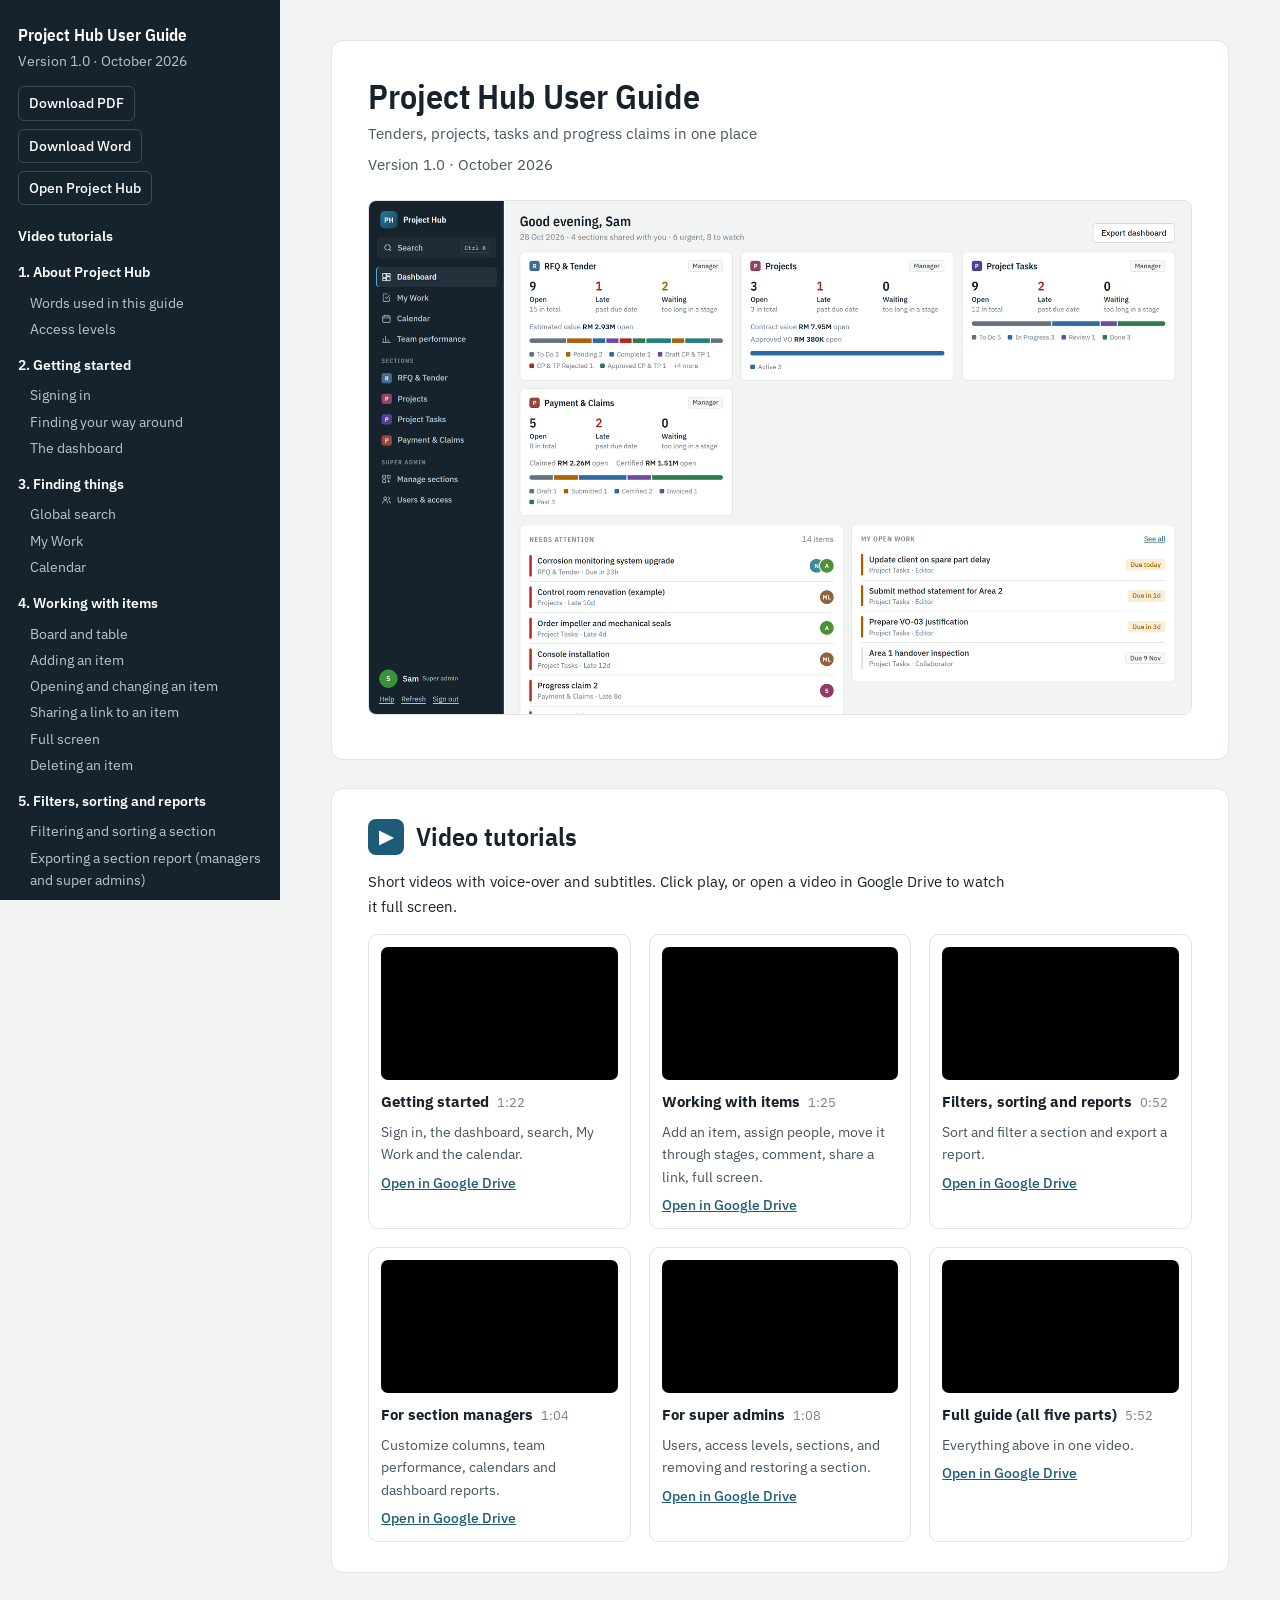
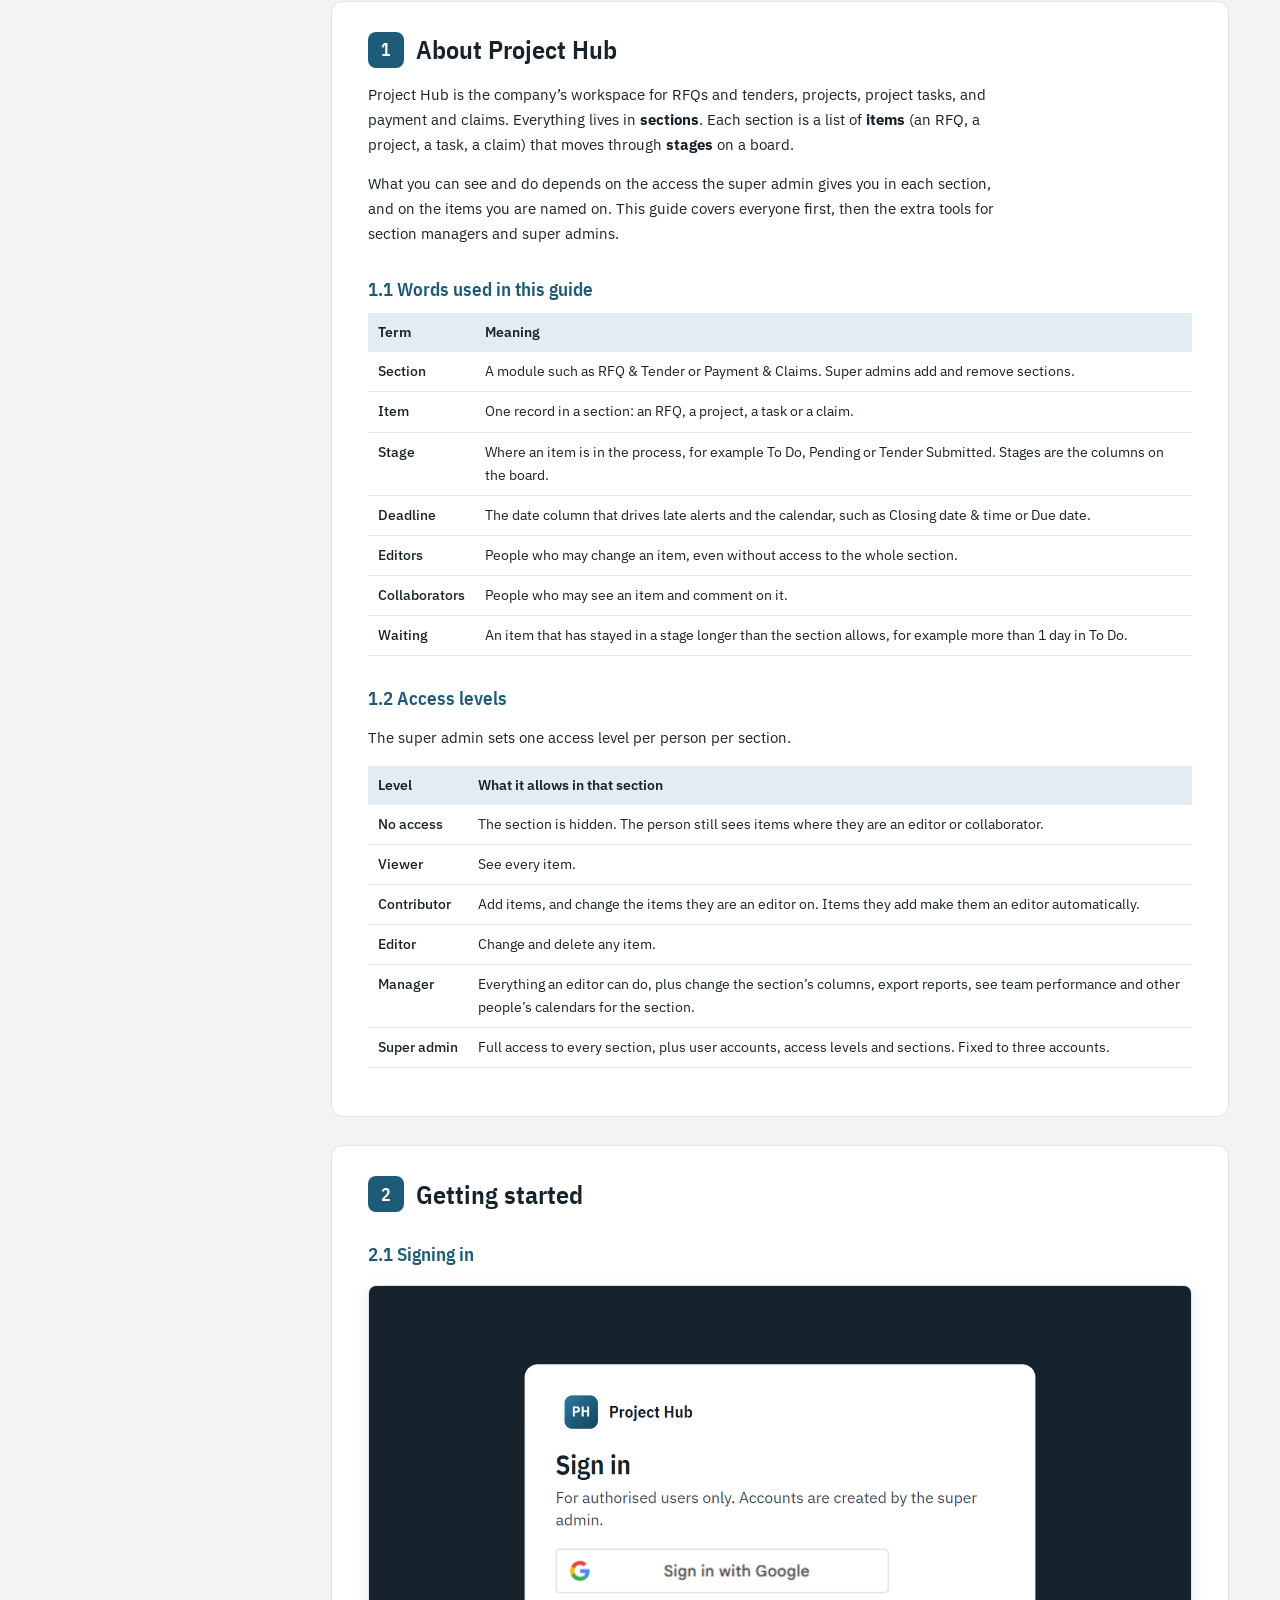
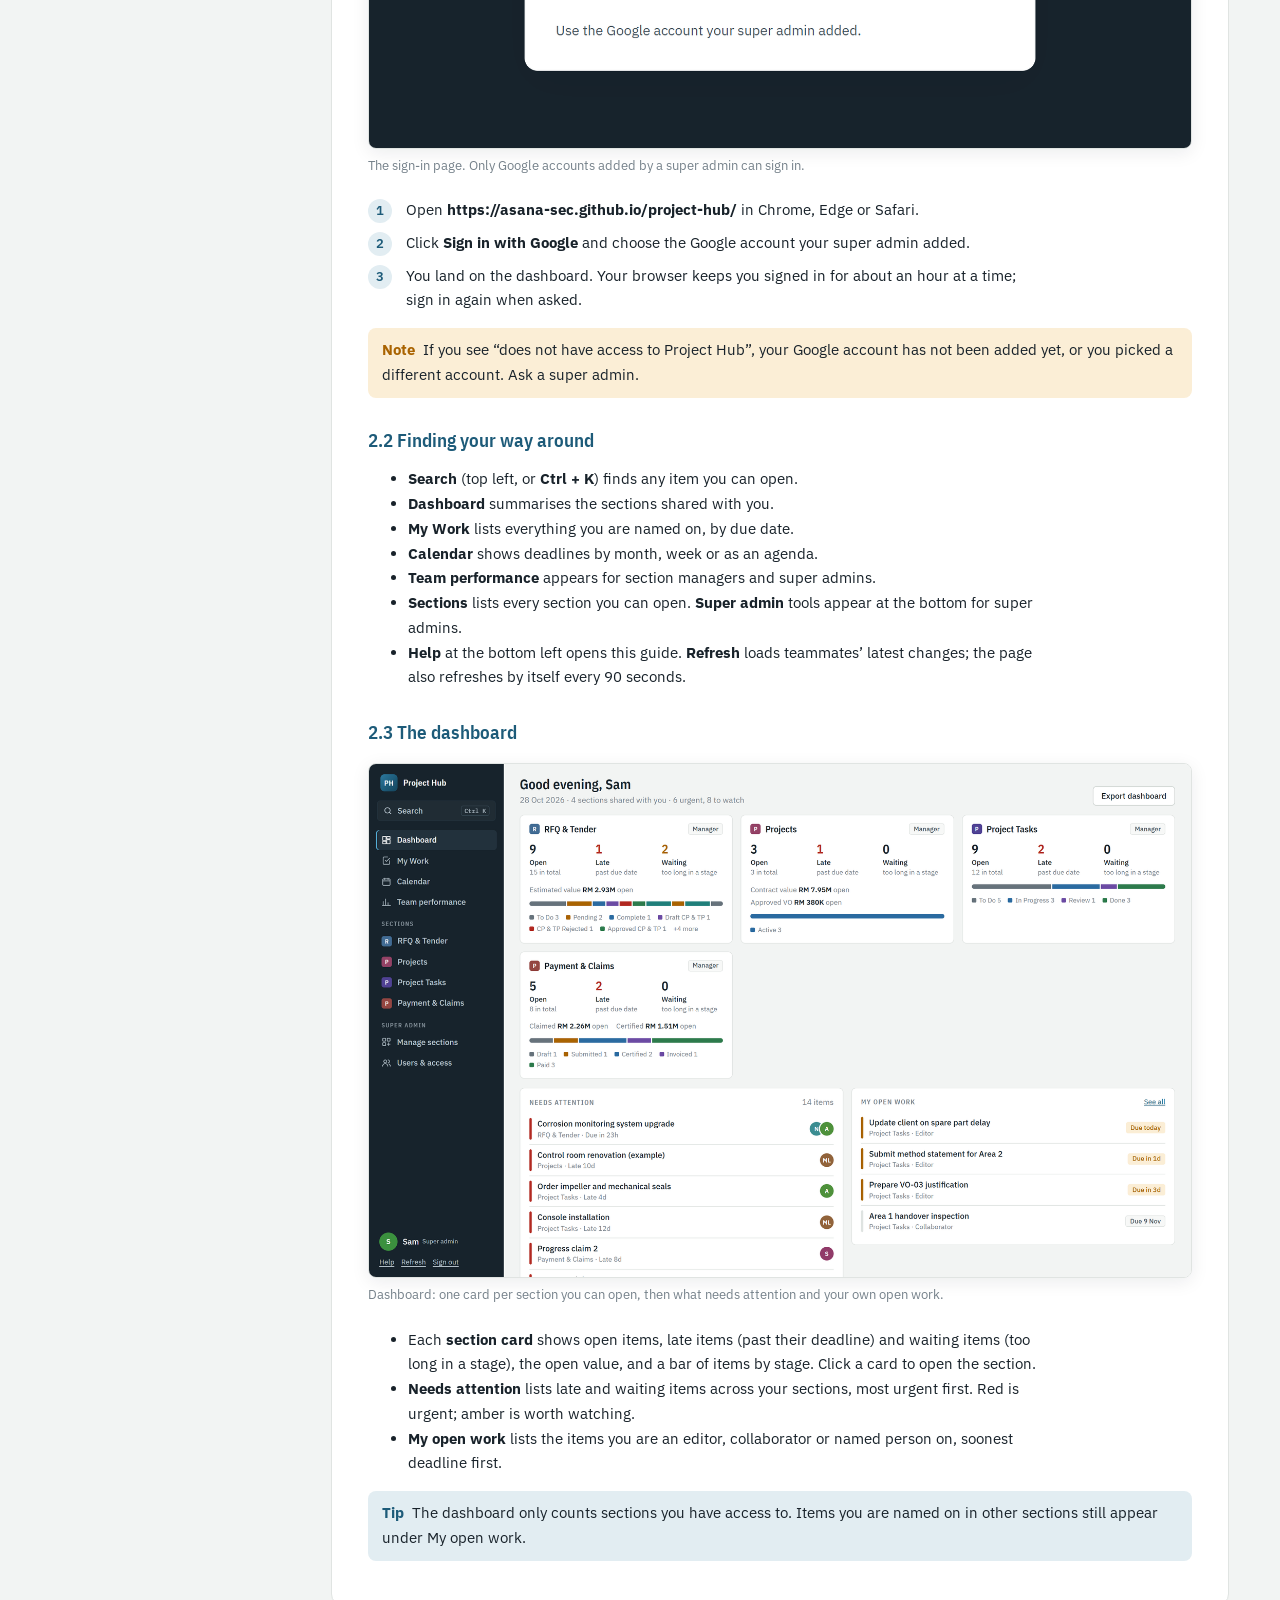
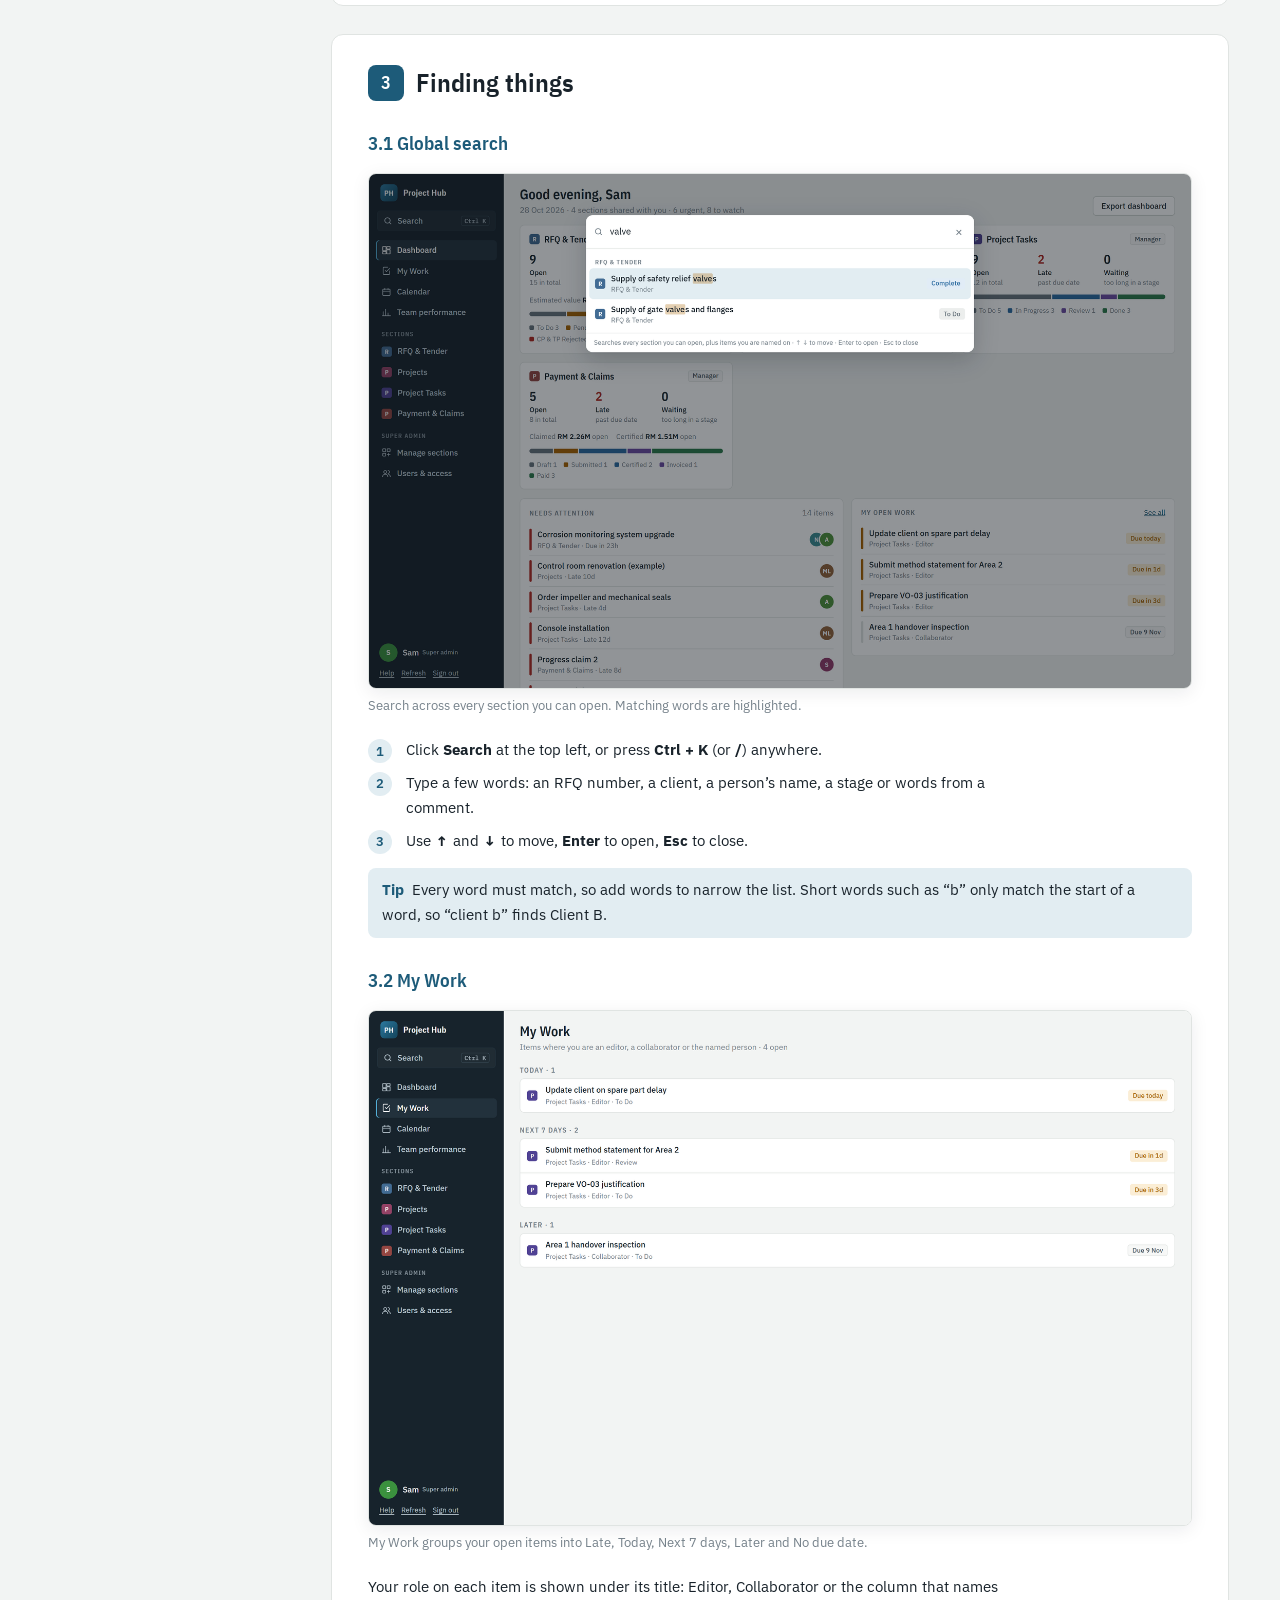
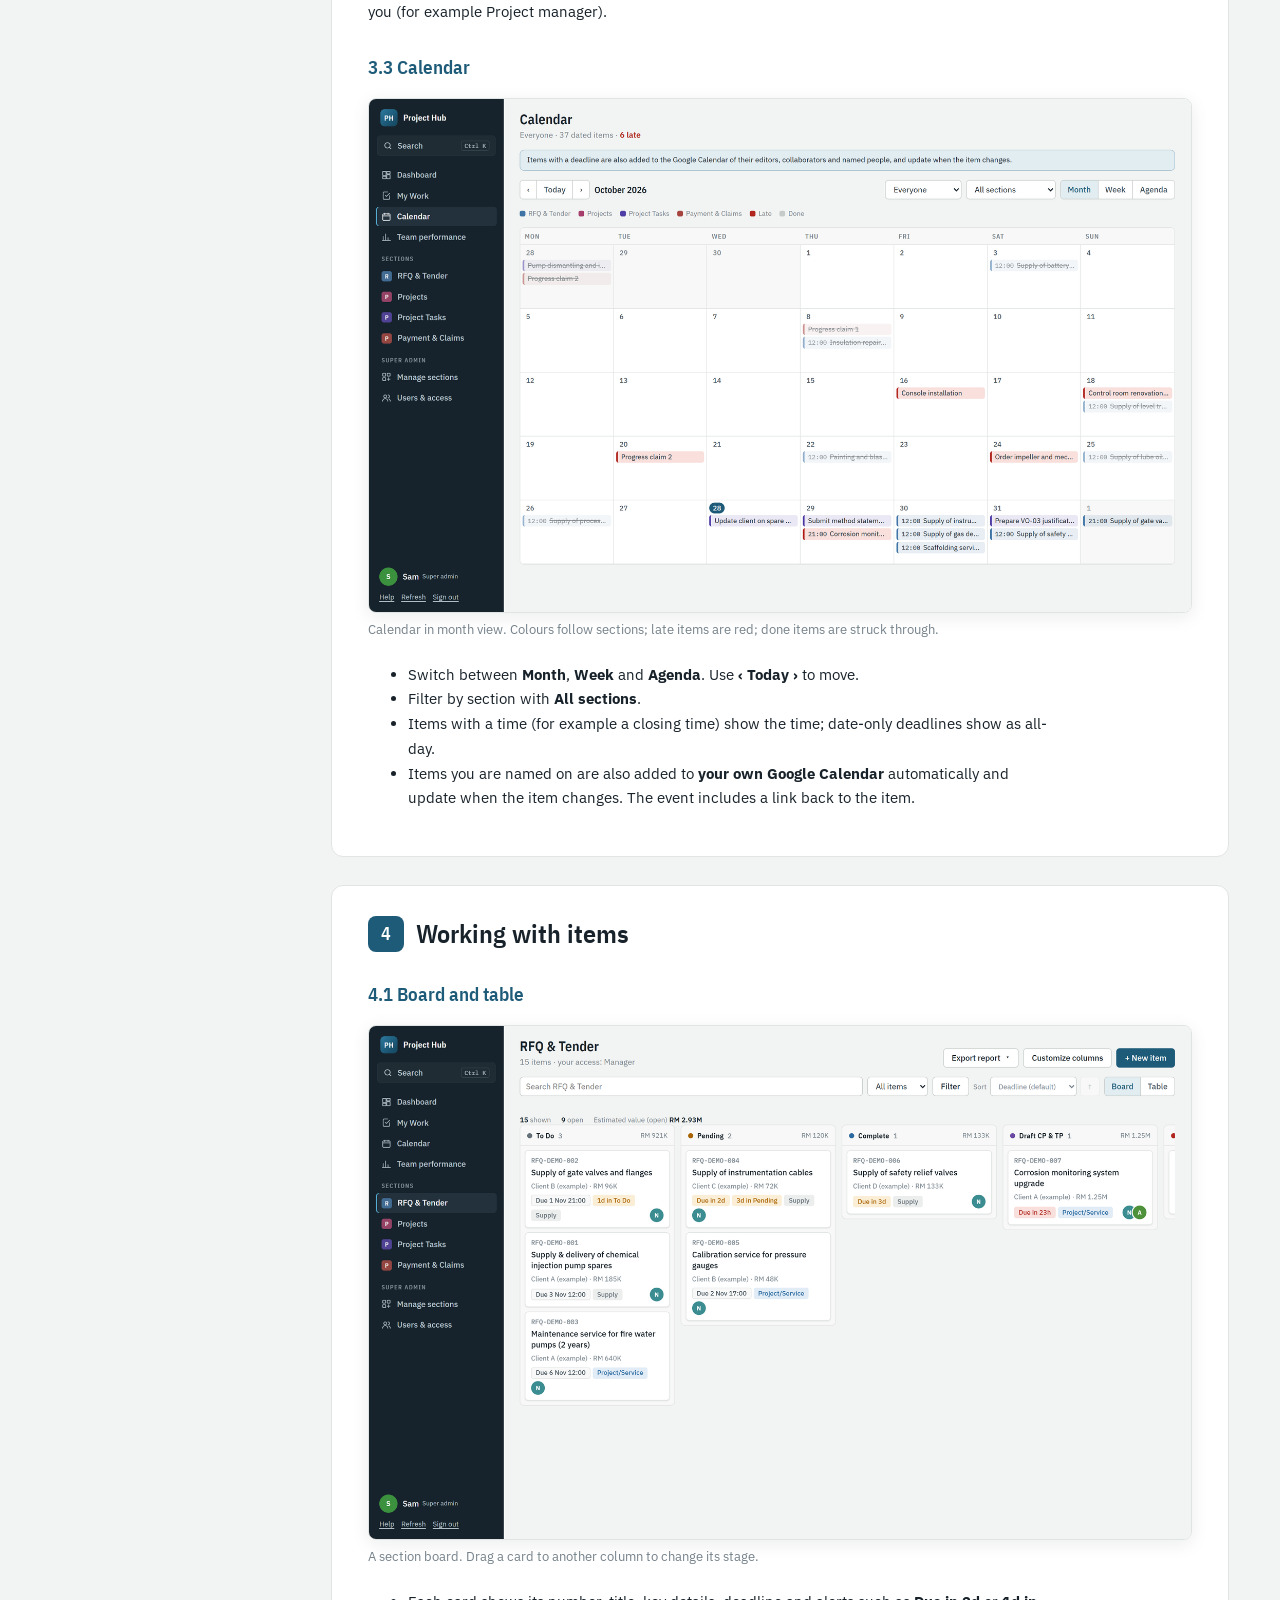
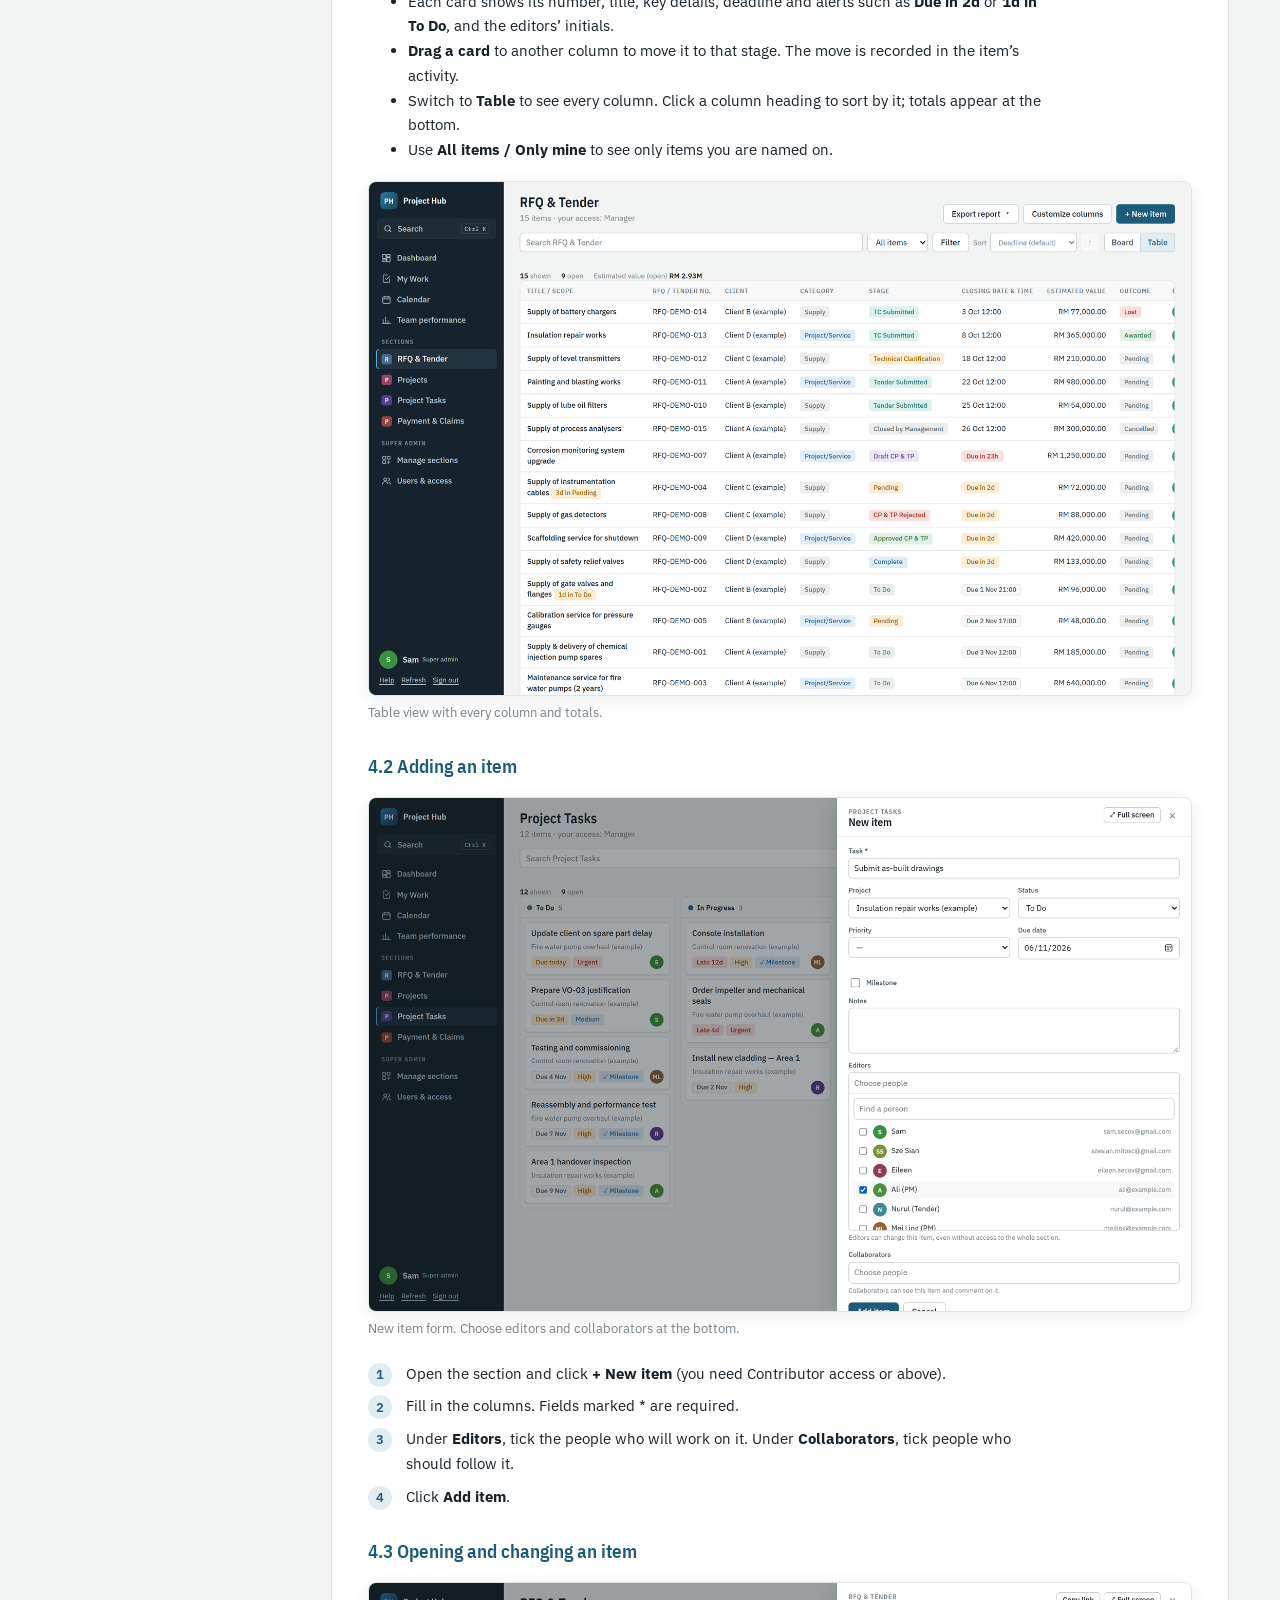
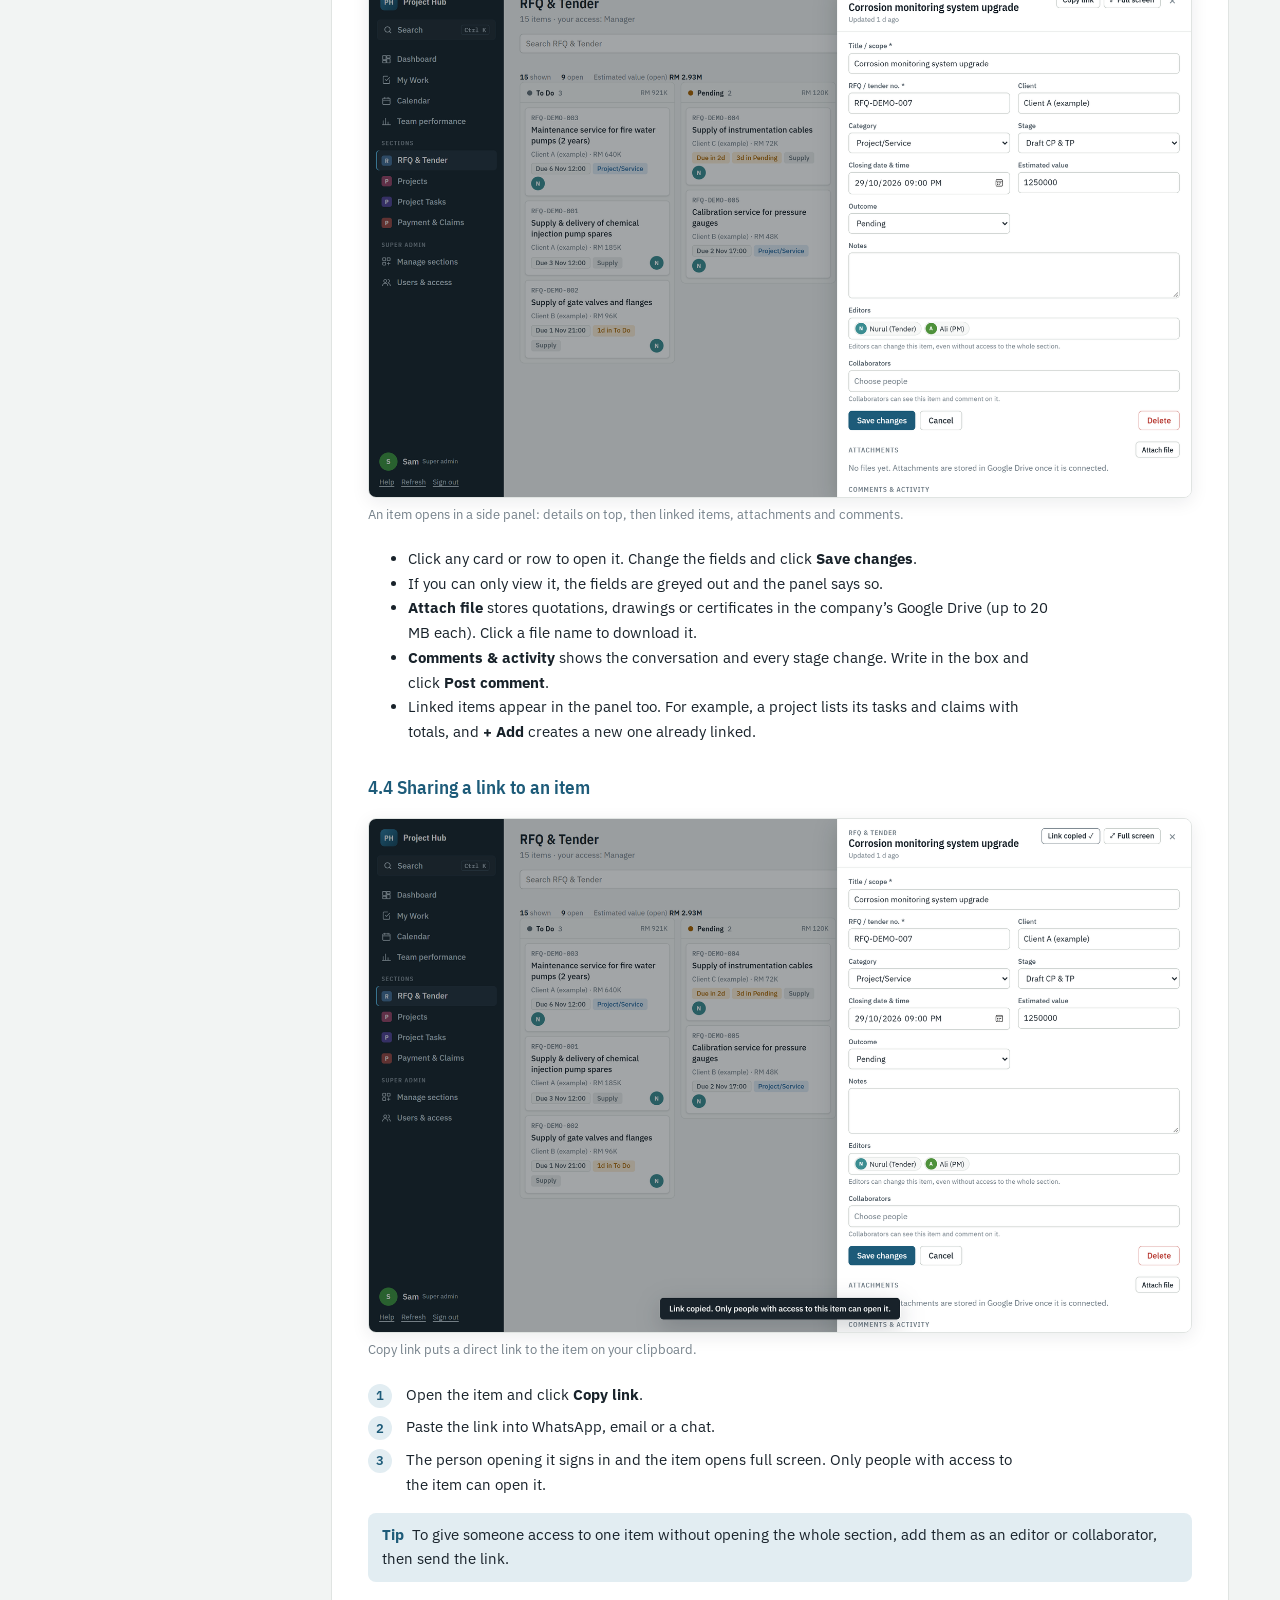
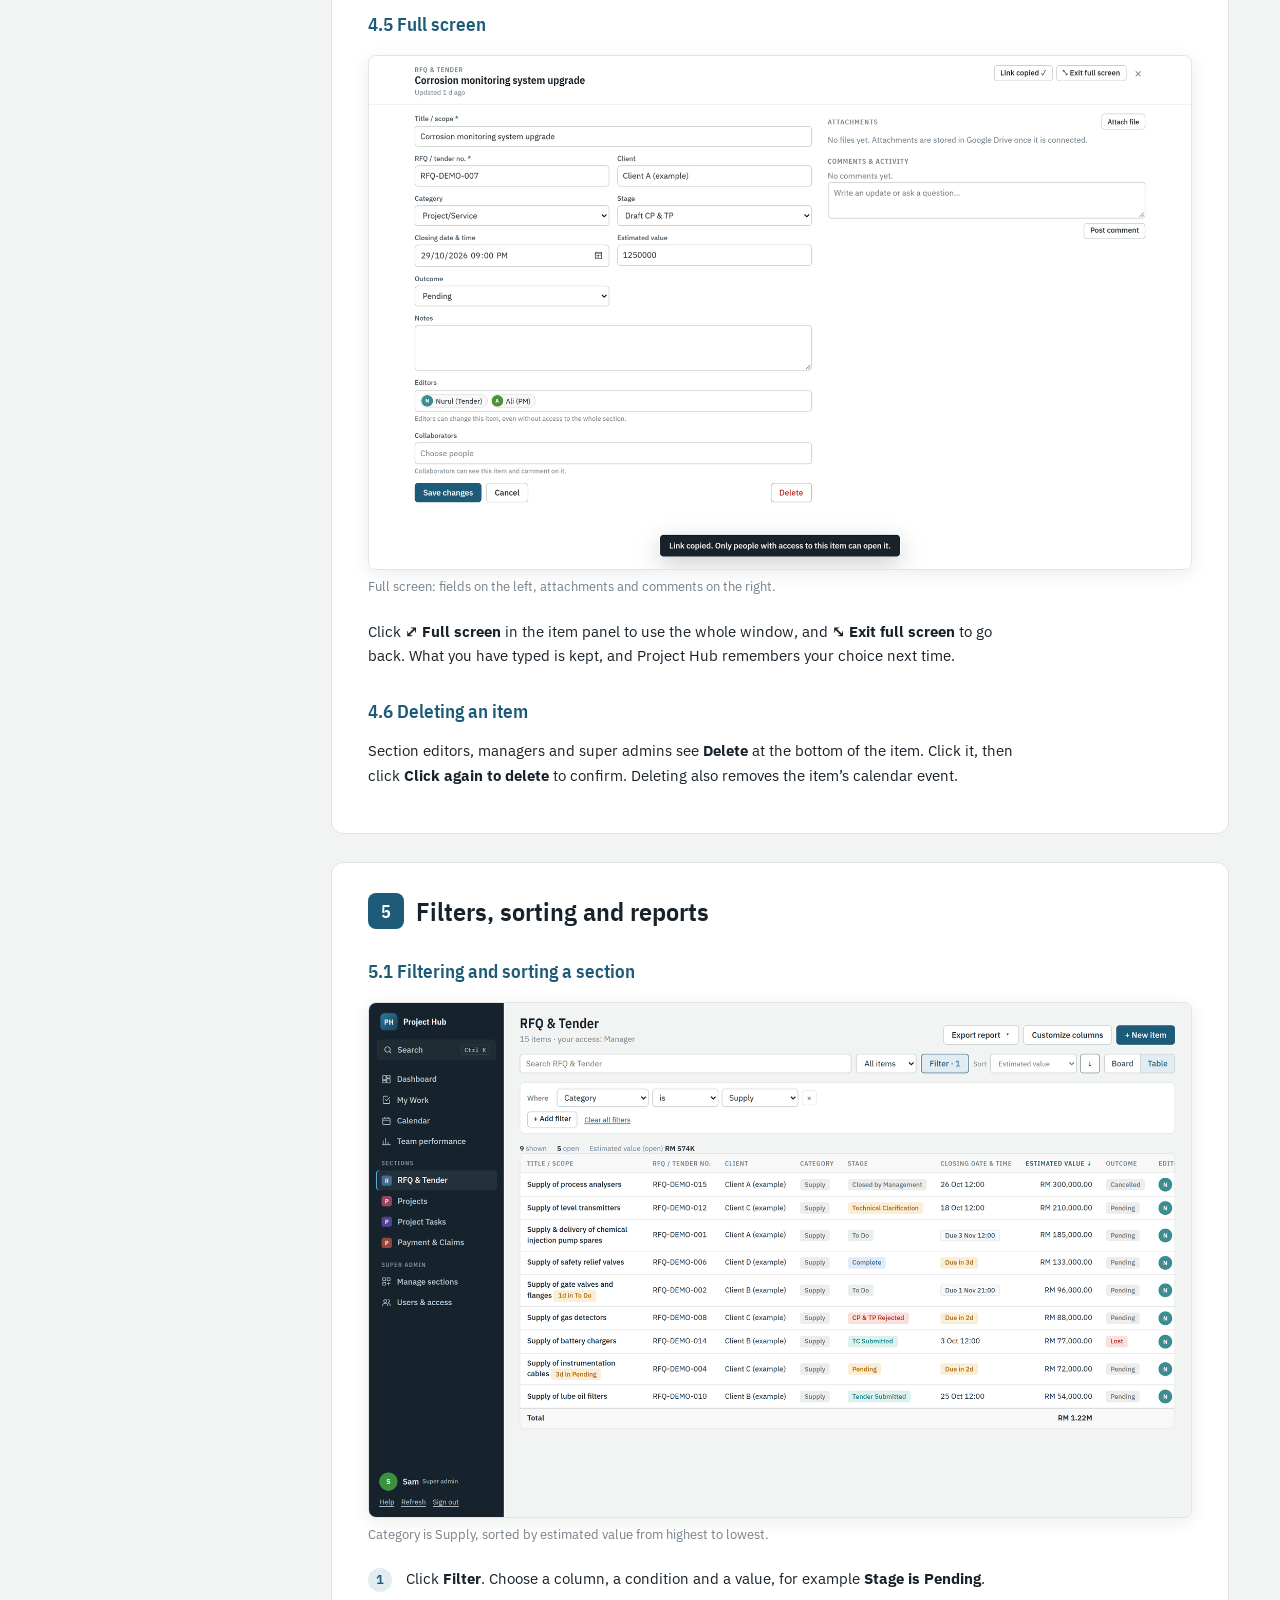
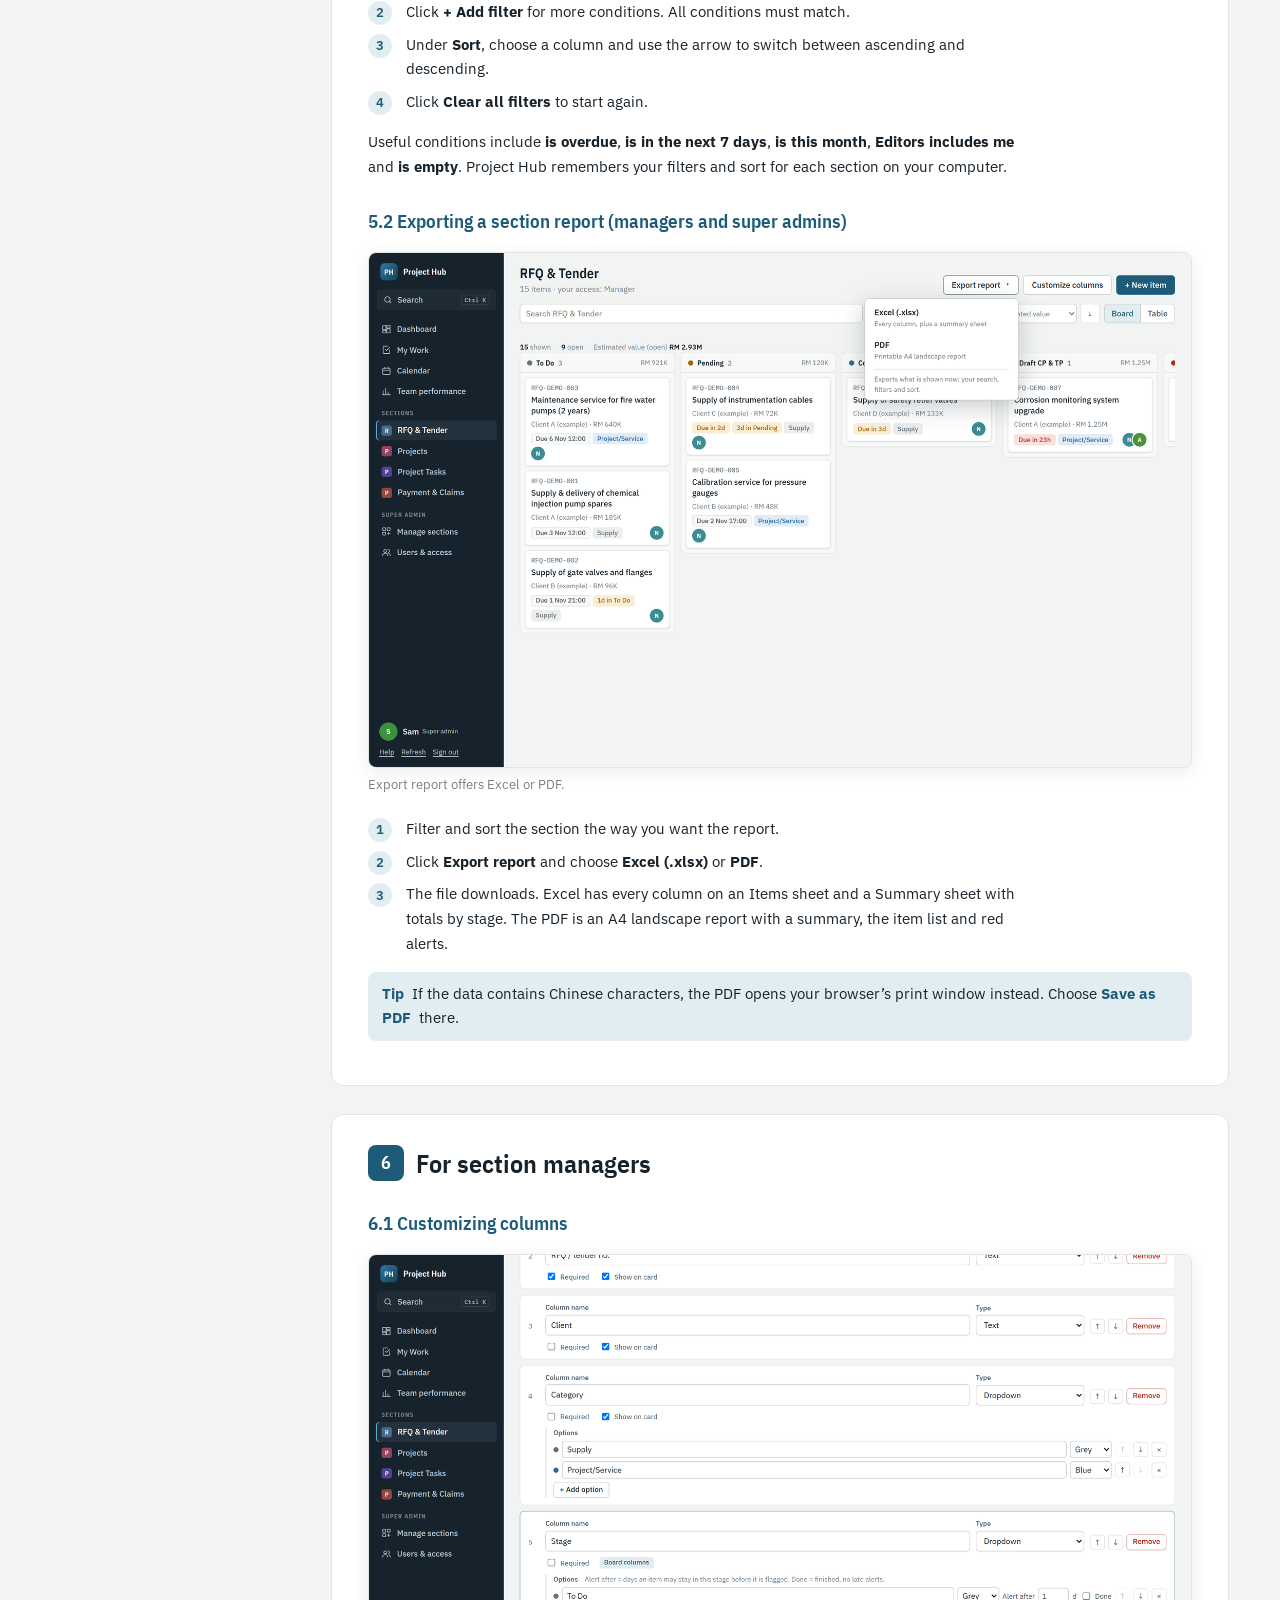
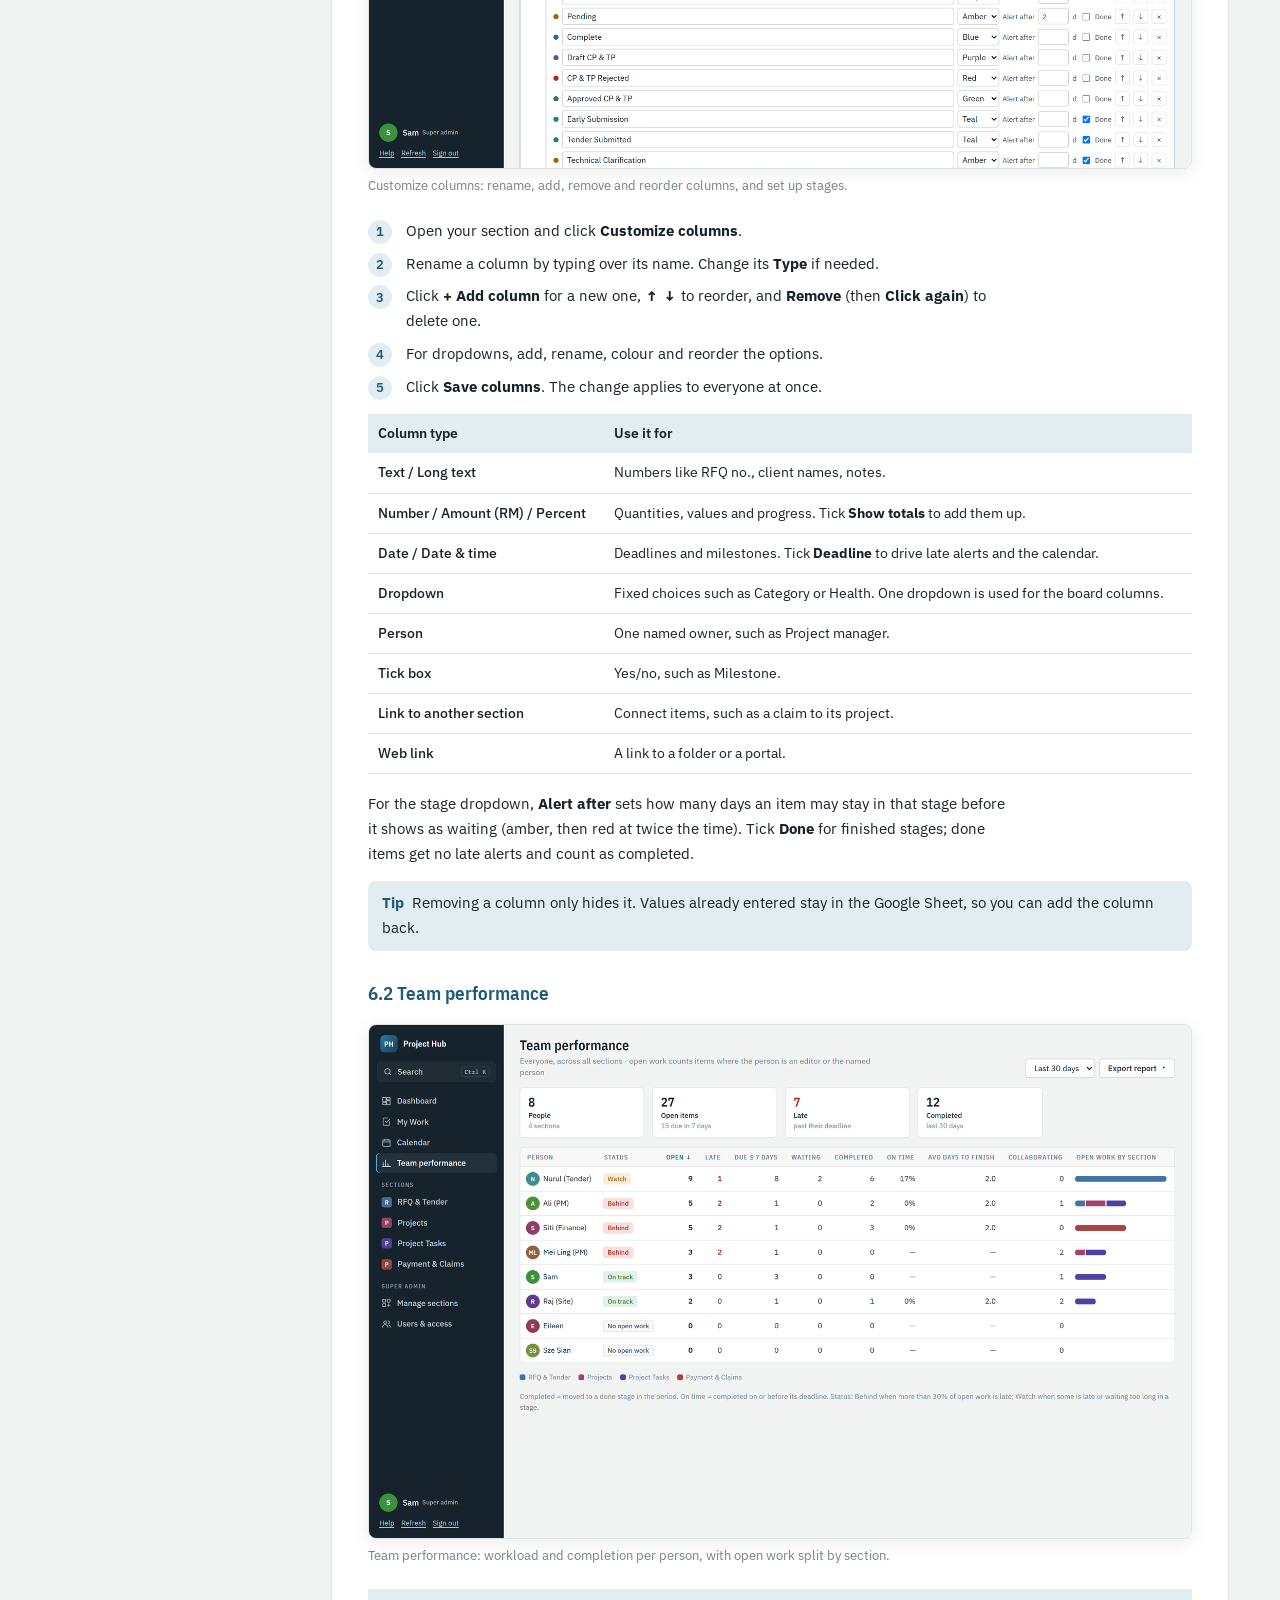
==== commit 05f6237d: "Remove now deletes a section's data; restore reconnects original ids - Remove (super admin): optiona" ====
--- a/help.html
+++ b/help.html
@@ -81,10 +81,10 @@
 <div class="wrap">
 <nav aria-label="Contents"><b>Project Hub User Guide</b><span>Version 1.0 · October 2026</span>
 <div class="dl"><a href="guide/Project_Hub_User_Guide.pdf" download>Download PDF</a><a href="guide/Project_Hub_User_Guide.docx" download>Download Word</a><a href="./">Open Project Hub</a></div>
-<ol><li><a href="#videos">Video tutorials</a></li><li><a href="#about">1. About Project Hub</a><ol><li><a href="#about-words-used-in-this-guide">Words used in this guide</a></li><li><a href="#about-access-levels">Access levels</a></li></ol></li><li><a href="#start">2. Getting started</a><ol><li><a href="#start-signing-in">Signing in</a></li><li><a href="#start-finding-your-way-around">Finding your way around</a></li><li><a href="#start-the-dashboard">The dashboard</a></li></ol></li><li><a href="#find">3. Finding things</a><ol><li><a href="#find-global-search">Global search</a></li><li><a href="#find-my-work">My Work</a></li><li><a href="#find-calendar">Calendar</a></li></ol></li><li><a href="#items">4. Working with items</a><ol><li><a href="#items-board-and-table">Board and table</a></li><li><a href="#items-adding-an-item">Adding an item</a></li><li><a href="#items-opening-and-changing-an-item">Opening and changing an item</a></li><li><a href="#items-sharing-a-link-to-an-item">Sharing a link to an item</a></li><li><a href="#items-full-screen">Full screen</a></li><li><a href="#items-deleting-an-item">Deleting an item</a></li></ol></li><li><a href="#reports">5. Filters, sorting and reports</a><ol><li><a href="#reports-filtering-and-sorting-a-section">Filtering and sorting a section</a></li><li><a href="#reports-exporting-a-section-report-managers-and-super-admins">Exporting a section report (managers and super admins)</a></li></ol></li><li><a href="#managers">6. For section managers</a><ol><li><a href="#managers-customizing-columns">Customizing columns</a></li><li><a href="#managers-team-performance">Team performance</a></li><li><a href="#managers-viewing-a-team-member-s-calendar">Viewing a team member’s calendar</a></li><li><a href="#managers-exporting-the-dashboard">Exporting the dashboard</a></li></ol></li><li><a href="#admins">7. For super admins</a><ol><li><a href="#admins-users-and-access">Users and access</a></li><li><a href="#admins-adding-a-user">Adding a user</a></li><li><a href="#admins-managing-sections">Managing sections</a></li><li><a href="#admins-archiving-backing-up-and-restoring-a-section">Archiving, backing up and restoring a section</a></li><li><a href="#admins-opening-an-archive-file-outside-project-hub">Opening an archive file outside Project Hub</a></li><li><a href="#admins-restoring-an-archive">Restoring an archive</a></li><li><a href="#admins-google-calendar">Google Calendar</a></li></ol></li><li><a href="#faq">8. Questions and fixes</a><ol></ol></li></ol></nav>
+<ol><li><a href="#videos">Video tutorials</a></li><li><a href="#about">1. About Project Hub</a><ol><li><a href="#about-words-used-in-this-guide">Words used in this guide</a></li><li><a href="#about-access-levels">Access levels</a></li></ol></li><li><a href="#start">2. Getting started</a><ol><li><a href="#start-signing-in">Signing in</a></li><li><a href="#start-finding-your-way-around">Finding your way around</a></li><li><a href="#start-the-dashboard">The dashboard</a></li></ol></li><li><a href="#find">3. Finding things</a><ol><li><a href="#find-global-search">Global search</a></li><li><a href="#find-my-work">My Work</a></li><li><a href="#find-calendar">Calendar</a></li></ol></li><li><a href="#items">4. Working with items</a><ol><li><a href="#items-board-and-table">Board and table</a></li><li><a href="#items-adding-an-item">Adding an item</a></li><li><a href="#items-opening-and-changing-an-item">Opening and changing an item</a></li><li><a href="#items-sharing-a-link-to-an-item">Sharing a link to an item</a></li><li><a href="#items-full-screen">Full screen</a></li><li><a href="#items-deleting-an-item">Deleting an item</a></li></ol></li><li><a href="#reports">5. Filters, sorting and reports</a><ol><li><a href="#reports-filtering-and-sorting-a-section">Filtering and sorting a section</a></li><li><a href="#reports-exporting-a-section-report-managers-and-super-admins">Exporting a section report (managers and super admins)</a></li></ol></li><li><a href="#managers">6. For section managers</a><ol><li><a href="#managers-customizing-columns">Customizing columns</a></li><li><a href="#managers-team-performance">Team performance</a></li><li><a href="#managers-viewing-a-team-member-s-calendar">Viewing a team member’s calendar</a></li><li><a href="#managers-exporting-the-dashboard">Exporting the dashboard</a></li></ol></li><li><a href="#admins">7. For super admins</a><ol><li><a href="#admins-users-and-access">Users and access</a></li><li><a href="#admins-adding-a-user">Adding a user</a></li><li><a href="#admins-managing-sections">Managing sections</a></li><li><a href="#admins-backing-up-removing-and-restoring-a-section">Backing up, removing and restoring a section</a></li><li><a href="#admins-opening-an-archive-file-outside-project-hub">Opening an archive file outside Project Hub</a></li><li><a href="#admins-restoring-an-archive">Restoring an archive</a></li><li><a href="#admins-google-calendar">Google Calendar</a></li></ol></li><li><a href="#faq">8. Questions and fixes</a><ol></ol></li></ol></nav>
 <main><div class="doc">
 <header class="cover"><h1>Project Hub User Guide</h1><p>Tenders, projects, tasks and progress claims in one place</p><p style="margin-top:6px">Version 1.0 · October 2026</p><img src="guide/web/02_dashboard.png" alt="Project Hub dashboard"></header>
-<section class="toc-print"><h1>Contents</h1><ol><li><a href="#videos">Video tutorials</a></li><li><a href="#about">1. About Project Hub</a><ol><li><a href="#about-words-used-in-this-guide">Words used in this guide</a></li><li><a href="#about-access-levels">Access levels</a></li></ol></li><li><a href="#start">2. Getting started</a><ol><li><a href="#start-signing-in">Signing in</a></li><li><a href="#start-finding-your-way-around">Finding your way around</a></li><li><a href="#start-the-dashboard">The dashboard</a></li></ol></li><li><a href="#find">3. Finding things</a><ol><li><a href="#find-global-search">Global search</a></li><li><a href="#find-my-work">My Work</a></li><li><a href="#find-calendar">Calendar</a></li></ol></li><li><a href="#items">4. Working with items</a><ol><li><a href="#items-board-and-table">Board and table</a></li><li><a href="#items-adding-an-item">Adding an item</a></li><li><a href="#items-opening-and-changing-an-item">Opening and changing an item</a></li><li><a href="#items-sharing-a-link-to-an-item">Sharing a link to an item</a></li><li><a href="#items-full-screen">Full screen</a></li><li><a href="#items-deleting-an-item">Deleting an item</a></li></ol></li><li><a href="#reports">5. Filters, sorting and reports</a><ol><li><a href="#reports-filtering-and-sorting-a-section">Filtering and sorting a section</a></li><li><a href="#reports-exporting-a-section-report-managers-and-super-admins">Exporting a section report (managers and super admins)</a></li></ol></li><li><a href="#managers">6. For section managers</a><ol><li><a href="#managers-customizing-columns">Customizing columns</a></li><li><a href="#managers-team-performance">Team performance</a></li><li><a href="#managers-viewing-a-team-member-s-calendar">Viewing a team member’s calendar</a></li><li><a href="#managers-exporting-the-dashboard">Exporting the dashboard</a></li></ol></li><li><a href="#admins">7. For super admins</a><ol><li><a href="#admins-users-and-access">Users and access</a></li><li><a href="#admins-adding-a-user">Adding a user</a></li><li><a href="#admins-managing-sections">Managing sections</a></li><li><a href="#admins-archiving-backing-up-and-restoring-a-section">Archiving, backing up and restoring a section</a></li><li><a href="#admins-opening-an-archive-file-outside-project-hub">Opening an archive file outside Project Hub</a></li><li><a href="#admins-restoring-an-archive">Restoring an archive</a></li><li><a href="#admins-google-calendar">Google Calendar</a></li></ol></li><li><a href="#faq">8. Questions and fixes</a><ol></ol></li></ol></section>
+<section class="toc-print"><h1>Contents</h1><ol><li><a href="#videos">Video tutorials</a></li><li><a href="#about">1. About Project Hub</a><ol><li><a href="#about-words-used-in-this-guide">Words used in this guide</a></li><li><a href="#about-access-levels">Access levels</a></li></ol></li><li><a href="#start">2. Getting started</a><ol><li><a href="#start-signing-in">Signing in</a></li><li><a href="#start-finding-your-way-around">Finding your way around</a></li><li><a href="#start-the-dashboard">The dashboard</a></li></ol></li><li><a href="#find">3. Finding things</a><ol><li><a href="#find-global-search">Global search</a></li><li><a href="#find-my-work">My Work</a></li><li><a href="#find-calendar">Calendar</a></li></ol></li><li><a href="#items">4. Working with items</a><ol><li><a href="#items-board-and-table">Board and table</a></li><li><a href="#items-adding-an-item">Adding an item</a></li><li><a href="#items-opening-and-changing-an-item">Opening and changing an item</a></li><li><a href="#items-sharing-a-link-to-an-item">Sharing a link to an item</a></li><li><a href="#items-full-screen">Full screen</a></li><li><a href="#items-deleting-an-item">Deleting an item</a></li></ol></li><li><a href="#reports">5. Filters, sorting and reports</a><ol><li><a href="#reports-filtering-and-sorting-a-section">Filtering and sorting a section</a></li><li><a href="#reports-exporting-a-section-report-managers-and-super-admins">Exporting a section report (managers and super admins)</a></li></ol></li><li><a href="#managers">6. For section managers</a><ol><li><a href="#managers-customizing-columns">Customizing columns</a></li><li><a href="#managers-team-performance">Team performance</a></li><li><a href="#managers-viewing-a-team-member-s-calendar">Viewing a team member’s calendar</a></li><li><a href="#managers-exporting-the-dashboard">Exporting the dashboard</a></li></ol></li><li><a href="#admins">7. For super admins</a><ol><li><a href="#admins-users-and-access">Users and access</a></li><li><a href="#admins-adding-a-user">Adding a user</a></li><li><a href="#admins-managing-sections">Managing sections</a></li><li><a href="#admins-backing-up-removing-and-restoring-a-section">Backing up, removing and restoring a section</a></li><li><a href="#admins-opening-an-archive-file-outside-project-hub">Opening an archive file outside Project Hub</a></li><li><a href="#admins-restoring-an-archive">Restoring an archive</a></li><li><a href="#admins-google-calendar">Google Calendar</a></li></ol></li><li><a href="#faq">8. Questions and fixes</a><ol></ol></li></ol></section>
 <section class="chapter" id="videos"><h1><span>▶</span>Video tutorials</h1><p>Short videos with voice-over and subtitles. Click play, or open a video in Google Drive to watch it full screen.</p><div class="vgrid"><article class="vcard"><div class="vframe"><iframe src="https://drive.google.com/file/d/1p0GOAbTQM5rJmtumwjvOvkaiDkKjqqZs/preview" allow="autoplay; fullscreen" allowfullscreen loading="lazy" title="Getting started"></iframe></div>
         <h3>Getting started <small>1:22</small></h3><p>Sign in, the dashboard, search, My Work and the calendar.</p>
         <a href="https://drive.google.com/file/d/1p0GOAbTQM5rJmtumwjvOvkaiDkKjqqZs/view?usp=sharing" target="_blank" rel="noopener">Open in Google Drive</a><span class="plink">https://drive.google.com/file/d/1p0GOAbTQM5rJmtumwjvOvkaiDkKjqqZs/view?usp=sharing</span></article><article class="vcard"><div class="vframe"><iframe src="https://drive.google.com/file/d/1x4-5Khg69a8Eap-GP_x1pUWyY_jsDN1M/preview" allow="autoplay; fullscreen" allowfullscreen loading="lazy" title="Working with items"></iframe></div>
@@ -94,10 +94,10 @@
         <a href="https://drive.google.com/file/d/1KMewwVh-0uxaG5pGuhmDPRPSHLOIX1wT/view?usp=sharing" target="_blank" rel="noopener">Open in Google Drive</a><span class="plink">https://drive.google.com/file/d/1KMewwVh-0uxaG5pGuhmDPRPSHLOIX1wT/view?usp=sharing</span></article><article class="vcard"><div class="vframe"><iframe src="https://drive.google.com/file/d/1xgY_SuFE87hrDAehZ_zMF1ZqglcWy7Dl/preview" allow="autoplay; fullscreen" allowfullscreen loading="lazy" title="For section managers"></iframe></div>
         <h3>For section managers <small>1:04</small></h3><p>Customize columns, team performance, calendars and dashboard reports.</p>
         <a href="https://drive.google.com/file/d/1xgY_SuFE87hrDAehZ_zMF1ZqglcWy7Dl/view?usp=sharing" target="_blank" rel="noopener">Open in Google Drive</a><span class="plink">https://drive.google.com/file/d/1xgY_SuFE87hrDAehZ_zMF1ZqglcWy7Dl/view?usp=sharing</span></article><article class="vcard"><div class="vframe"><iframe src="https://drive.google.com/file/d/1pXKX7fMlPotWcf5XEPdH3NHIHlYez0B9/preview" allow="autoplay; fullscreen" allowfullscreen loading="lazy" title="For super admins"></iframe></div>
-        <h3>For super admins <small>1:00</small></h3><p>Users, access levels and sections.</p>
+        <h3>For super admins <small>1:08</small></h3><p>Users, access levels, sections, and removing and restoring a section.</p>
         <a href="https://drive.google.com/file/d/1pXKX7fMlPotWcf5XEPdH3NHIHlYez0B9/view?usp=sharing" target="_blank" rel="noopener">Open in Google Drive</a><span class="plink">https://drive.google.com/file/d/1pXKX7fMlPotWcf5XEPdH3NHIHlYez0B9/view?usp=sharing</span></article><article class="vcard"><div class="vframe"><iframe src="https://drive.google.com/file/d/1YoClpq_5nF7vRe8OGtArs23vrlz2AKPI/preview" allow="autoplay; fullscreen" allowfullscreen loading="lazy" title="Full guide (all five parts)"></iframe></div>
-        <h3>Full guide (all five parts) <small>5:44</small></h3><p>Everything above in one video.</p>
-        <a href="https://drive.google.com/file/d/1YoClpq_5nF7vRe8OGtArs23vrlz2AKPI/view?usp=sharing" target="_blank" rel="noopener">Open in Google Drive</a><span class="plink">https://drive.google.com/file/d/1YoClpq_5nF7vRe8OGtArs23vrlz2AKPI/view?usp=sharing</span></article></div></section><section class="chapter"><h1 id="about"><span>1</span>About Project Hub</h1><p>Project Hub is the company’s workspace for RFQs and tenders, projects, project tasks, and payment and claims. Everything lives in <b>sections</b>. Each section is a list of <b>items</b> (an RFQ, a project, a task, a claim) that moves through <b>stages</b> on a board.</p><p>What you can see and do depends on the access the super admin gives you in each section, and on the items you are named on. This guide covers everyone first, then the extra tools for section managers and super admins.</p><h2 id="about-words-used-in-this-guide">1.1 Words used in this guide</h2><div class="tw"><table><thead><tr><th>Term</th><th>Meaning</th></tr></thead><tbody><tr><td>Section</td><td>A module such as RFQ &amp; Tender or Payment &amp; Claims. Super admins add and remove sections.</td></tr><tr><td>Item</td><td>One record in a section: an RFQ, a project, a task or a claim.</td></tr><tr><td>Stage</td><td>Where an item is in the process, for example To Do, Pending or Tender Submitted. Stages are the columns on the board.</td></tr><tr><td>Deadline</td><td>The date column that drives late alerts and the calendar, such as Closing date &amp; time or Due date.</td></tr><tr><td>Editors</td><td>People who may change an item, even without access to the whole section.</td></tr><tr><td>Collaborators</td><td>People who may see an item and comment on it.</td></tr><tr><td>Waiting</td><td>An item that has stayed in a stage longer than the section allows, for example more than 1 day in To Do.</td></tr></tbody></table></div><h2 id="about-access-levels">1.2 Access levels</h2><p>The super admin sets one access level per person per section.</p><div class="tw"><table><thead><tr><th>Level</th><th>What it allows in that section</th></tr></thead><tbody><tr><td>No access</td><td>The section is hidden. The person still sees items where they are an editor or collaborator.</td></tr><tr><td>Viewer</td><td>See every item.</td></tr><tr><td>Contributor</td><td>Add items, and change the items they are an editor on. Items they add make them an editor automatically.</td></tr><tr><td>Editor</td><td>Change and delete any item.</td></tr><tr><td>Manager</td><td>Everything an editor can do, plus change the section’s columns, export reports, see team performance and other people’s calendars for the section.</td></tr><tr><td>Super admin</td><td>Full access to every section, plus user accounts, access levels and sections. Fixed to three accounts.</td></tr></tbody></table></div></section><section class="chapter"><h1 id="start"><span>2</span>Getting started</h1><h2 id="start-signing-in">2.1 Signing in</h2><figure><img src="guide/web/01_signin.png" alt="The sign-in page. Only Google accounts added by a super admin can sign in." loading="lazy"><figcaption>The sign-in page. Only Google accounts added by a super admin can sign in.</figcaption></figure><ol class="steps"><li>Open <b>https://asana-sec.github.io/project-hub/</b> in Chrome, Edge or Safari.</li><li>Click <b>Sign in with Google</b> and choose the Google account your super admin added.</li><li>You land on the dashboard. Your browser keeps you signed in for about an hour at a time; sign in again when asked.</li></ol><div class="callout warn"><b>Note</b> If you see “does not have access to Project Hub”, your Google account has not been added yet, or you picked a different account. Ask a super admin.</div><h2 id="start-finding-your-way-around">2.2 Finding your way around</h2><ul><li><b>Search</b> (top left, or <b>Ctrl + K</b>) finds any item you can open.</li><li><b>Dashboard</b> summarises the sections shared with you.</li><li><b>My Work</b> lists everything you are named on, by due date.</li><li><b>Calendar</b> shows deadlines by month, week or as an agenda.</li><li><b>Team performance</b> appears for section managers and super admins.</li><li><b>Sections</b> lists every section you can open. <b>Super admin</b> tools appear at the bottom for super admins.</li><li><b>Help</b> at the bottom left opens this guide. <b>Refresh</b> loads teammates’ latest changes; the page also refreshes by itself every 90 seconds.</li></ul><h2 id="start-the-dashboard">2.3 The dashboard</h2><figure><img src="guide/web/02_dashboard.png" alt="Dashboard: one card per section you can open, then what needs attention and your own open work." loading="lazy"><figcaption>Dashboard: one card per section you can open, then what needs attention and your own open work.</figcaption></figure><ul><li>Each <b>section card</b> shows open items, late items (past their deadline) and waiting items (too long in a stage), the open value, and a bar of items by stage. Click a card to open the section.</li><li><b>Needs attention</b> lists late and waiting items across your sections, most urgent first. Red is urgent; amber is worth watching.</li><li><b>My open work</b> lists the items you are an editor, collaborator or named person on, soonest deadline first.</li></ul><div class="callout tip"><b>Tip</b> The dashboard only counts sections you have access to. Items you are named on in other sections still appear under My open work.</div></section><section class="chapter"><h1 id="find"><span>3</span>Finding things</h1><h2 id="find-global-search">3.1 Global search</h2><figure><img src="guide/web/03_search.png" alt="Search across every section you can open. Matching words are highlighted." loading="lazy"><figcaption>Search across every section you can open. Matching words are highlighted.</figcaption></figure><ol class="steps"><li>Click <b>Search</b> at the top left, or press <b>Ctrl + K</b> (or <b>/</b>) anywhere.</li><li>Type a few words: an RFQ number, a client, a person’s name, a stage or words from a comment.</li><li>Use <b>↑</b> and <b>↓</b> to move, <b>Enter</b> to open, <b>Esc</b> to close.</li></ol><div class="callout tip"><b>Tip</b> Every word must match, so add words to narrow the list. Short words such as “b” only match the start of a word, so “client b” finds Client B.</div><h2 id="find-my-work">3.2 My Work</h2><figure><img src="guide/web/12_mywork.png" alt="My Work groups your open items into Late, Today, Next 7 days, Later and No due date." loading="lazy"><figcaption>My Work groups your open items into Late, Today, Next 7 days, Later and No due date.</figcaption></figure><p>Your role on each item is shown under its title: Editor, Collaborator or the column that names you (for example Project manager).</p><h2 id="find-calendar">3.3 Calendar</h2><figure><img src="guide/web/13_calendar.png" alt="Calendar in month view. Colours follow sections; late items are red; done items are struck through." loading="lazy"><figcaption>Calendar in month view. Colours follow sections; late items are red; done items are struck through.</figcaption></figure><ul><li>Switch between <b>Month</b>, <b>Week</b> and <b>Agenda</b>. Use <b>‹ Today ›</b> to move.</li><li>Filter by section with <b>All sections</b>.</li><li>Items with a time (for example a closing time) show the time; date-only deadlines show as all-day.</li><li>Items you are named on are also added to <b>your own Google Calendar</b> automatically and update when the item changes. The event includes a link back to the item.</li></ul></section><section class="chapter"><h1 id="items"><span>4</span>Working with items</h1><h2 id="items-board-and-table">4.1 Board and table</h2><figure><img src="guide/web/04_board.png" alt="A section board. Drag a card to another column to change its stage." loading="lazy"><figcaption>A section board. Drag a card to another column to change its stage.</figcaption></figure><ul><li>Each card shows its number, title, key details, deadline and alerts such as <b>Due in 2d</b> or <b>1d in To Do</b>, and the editors’ initials.</li><li><b>Drag a card</b> to another column to move it to that stage. The move is recorded in the item’s activity.</li><li>Switch to <b>Table</b> to see every column. Click a column heading to sort by it; totals appear at the bottom.</li><li>Use <b>All items / Only mine</b> to see only items you are named on.</li></ul><figure><img src="guide/web/05_table.png" alt="Table view with every column and totals." loading="lazy"><figcaption>Table view with every column and totals.</figcaption></figure><h2 id="items-adding-an-item">4.2 Adding an item</h2><figure><img src="guide/web/11_new_item.png" alt="New item form. Choose editors and collaborators at the bottom." loading="lazy"><figcaption>New item form. Choose editors and collaborators at the bottom.</figcaption></figure><ol class="steps"><li>Open the section and click <b>+ New item</b> (you need Contributor access or above).</li><li>Fill in the columns. Fields marked * are required.</li><li>Under <b>Editors</b>, tick the people who will work on it. Under <b>Collaborators</b>, tick people who should follow it.</li><li>Click <b>Add item</b>.</li></ol><h2 id="items-opening-and-changing-an-item">4.3 Opening and changing an item</h2><figure><img src="guide/web/08_item.png" alt="An item opens in a side panel: details on top, then linked items, attachments and comments." loading="lazy"><figcaption>An item opens in a side panel: details on top, then linked items, attachments and comments.</figcaption></figure><ul><li>Click any card or row to open it. Change the fields and click <b>Save changes</b>.</li><li>If you can only view it, the fields are greyed out and the panel says so.</li><li><b>Attach file</b> stores quotations, drawings or certificates in the company’s Google Drive (up to 20 MB each). Click a file name to download it.</li><li><b>Comments &amp; activity</b> shows the conversation and every stage change. Write in the box and click <b>Post comment</b>.</li><li>Linked items appear in the panel too. For example, a project lists its tasks and claims with totals, and <b>+ Add</b> creates a new one already linked.</li></ul><h2 id="items-sharing-a-link-to-an-item">4.4 Sharing a link to an item</h2><figure><img src="guide/web/09_copy_link.png" alt="Copy link puts a direct link to the item on your clipboard." loading="lazy"><figcaption>Copy link puts a direct link to the item on your clipboard.</figcaption></figure><ol class="steps"><li>Open the item and click <b>Copy link</b>.</li><li>Paste the link into WhatsApp, email or a chat.</li><li>The person opening it signs in and the item opens full screen. Only people with access to the item can open it.</li></ol><div class="callout tip"><b>Tip</b> To give someone access to one item without opening the whole section, add them as an editor or collaborator, then send the link.</div><h2 id="items-full-screen">4.5 Full screen</h2><figure><img src="guide/web/10_item_full.png" alt="Full screen: fields on the left, attachments and comments on the right." loading="lazy"><figcaption>Full screen: fields on the left, attachments and comments on the right.</figcaption></figure><p>Click <b>⤢ Full screen</b> in the item panel to use the whole window, and <b>⤡ Exit full screen</b> to go back. What you have typed is kept, and Project Hub remembers your choice next time.</p><h2 id="items-deleting-an-item">4.6 Deleting an item</h2><p>Section editors, managers and super admins see <b>Delete</b> at the bottom of the item. Click it, then click <b>Click again to delete</b> to confirm. Deleting also removes the item’s calendar event.</p></section><section class="chapter"><h1 id="reports"><span>5</span>Filters, sorting and reports</h1><h2 id="reports-filtering-and-sorting-a-section">5.1 Filtering and sorting a section</h2><figure><img src="guide/web/06_filter.png" alt="Category is Supply, sorted by estimated value from highest to lowest." loading="lazy"><figcaption>Category is Supply, sorted by estimated value from highest to lowest.</figcaption></figure><ol class="steps"><li>Click <b>Filter</b>. Choose a column, a condition and a value, for example <b>Stage is Pending</b>.</li><li>Click <b>+ Add filter</b> for more conditions. All conditions must match.</li><li>Under <b>Sort</b>, choose a column and use the arrow to switch between ascending and descending.</li><li>Click <b>Clear all filters</b> to start again.</li></ol><p>Useful conditions include <b>is overdue</b>, <b>is in the next 7 days</b>, <b>is this month</b>, <b>Editors includes me</b> and <b>is empty</b>. Project Hub remembers your filters and sort for each section on your computer.</p><h2 id="reports-exporting-a-section-report-managers-and-super-admins">5.2 Exporting a section report (managers and super admins)</h2><figure><img src="guide/web/07_export_menu.png" alt="Export report offers Excel or PDF." loading="lazy"><figcaption>Export report offers Excel or PDF.</figcaption></figure><ol class="steps"><li>Filter and sort the section the way you want the report.</li><li>Click <b>Export report</b> and choose <b>Excel (.xlsx)</b> or <b>PDF</b>.</li><li>The file downloads. Excel has every column on an Items sheet and a Summary sheet with totals by stage. The PDF is an A4 landscape report with a summary, the item list and red alerts.</li></ol><div class="callout tip"><b>Tip</b> If the data contains Chinese characters, the PDF opens your browser’s print window instead. Choose <b>Save as PDF</b> there.</div></section><section class="chapter"><h1 id="managers"><span>6</span>For section managers</h1><h2 id="managers-customizing-columns">6.1 Customizing columns</h2><figure><img src="guide/web/14_customize.png" alt="Customize columns: rename, add, remove and reorder columns, and set up stages." loading="lazy"><figcaption>Customize columns: rename, add, remove and reorder columns, and set up stages.</figcaption></figure><ol class="steps"><li>Open your section and click <b>Customize columns</b>.</li><li>Rename a column by typing over its name. Change its <b>Type</b> if needed.</li><li>Click <b>+ Add column</b> for a new one, <b>↑ ↓</b> to reorder, and <b>Remove</b> (then <b>Click again</b>) to delete one.</li><li>For dropdowns, add, rename, colour and reorder the options.</li><li>Click <b>Save columns</b>. The change applies to everyone at once.</li></ol><div class="tw"><table><thead><tr><th>Column type</th><th>Use it for</th></tr></thead><tbody><tr><td>Text / Long text</td><td>Numbers like RFQ no., client names, notes.</td></tr><tr><td>Number / Amount (RM) / Percent</td><td>Quantities, values and progress. Tick <b>Show totals</b> to add them up.</td></tr><tr><td>Date / Date &amp; time</td><td>Deadlines and milestones. Tick <b>Deadline</b> to drive late alerts and the calendar.</td></tr><tr><td>Dropdown</td><td>Fixed choices such as Category or Health. One dropdown is used for the board columns.</td></tr><tr><td>Person</td><td>One named owner, such as Project manager.</td></tr><tr><td>Tick box</td><td>Yes/no, such as Milestone.</td></tr><tr><td>Link to another section</td><td>Connect items, such as a claim to its project.</td></tr><tr><td>Web link</td><td>A link to a folder or a portal.</td></tr></tbody></table></div><p>For the stage dropdown, <b>Alert after</b> sets how many days an item may stay in that stage before it shows as waiting (amber, then red at twice the time). Tick <b>Done</b> for finished stages; done items get no late alerts and count as completed.</p><div class="callout tip"><b>Tip</b> Removing a column only hides it. Values already entered stay in the Google Sheet, so you can add the column back.</div><h2 id="managers-team-performance">6.2 Team performance</h2><figure><img src="guide/web/15_performance.png" alt="Team performance: workload and completion per person, with open work split by section." loading="lazy"><figcaption>Team performance: workload and completion per person, with open work split by section.</figcaption></figure><div class="tw"><table><thead><tr><th>Column</th><th>Meaning</th></tr></thead><tbody><tr><td>Open</td><td>Unfinished items where the person is an editor or the named person.</td></tr><tr><td>Late</td><td>Open items past their deadline.</td></tr><tr><td>Due ≤ 7 days</td><td>Open items due in the next week.</td></tr><tr><td>Waiting</td><td>Open items that have stayed too long in a stage.</td></tr><tr><td>Completed</td><td>Items moved to a done stage in the chosen period.</td></tr><tr><td>On time</td><td>Share of completed items finished on or before their deadline.</td></tr><tr><td>Avg days to finish</td><td>Average days from creation to completion.</td></tr><tr><td>Collaborating</td><td>Open items where the person is a collaborator (not counted as workload).</td></tr><tr><td>Status</td><td>Behind when more than 30% of open work is late; Watch when some is late or waiting.</td></tr></tbody></table></div><p>Managers see the people on the sections they manage, counting only those sections, and never super admins. Super admins see everyone across all sections. Choose the period at the top right, click a heading to sort, and click <b>Calendar</b> to open that person’s calendar. <b>Export report</b> downloads Excel or PDF.</p><h2 id="managers-viewing-a-team-member-s-calendar">6.3 Viewing a team member’s calendar</h2><p>In <b>Calendar</b>, managers get a picker: <b>My calendar</b>, <b>Everyone in the sections I manage</b>, or one person. Only items in the sections you manage are shown.</p><h2 id="managers-exporting-the-dashboard">6.4 Exporting the dashboard</h2><figure><img src="guide/web/16_dash_export.png" alt="Pick the dashboard displays to include and the format." loading="lazy"><figcaption>Pick the dashboard displays to include and the format.</figcaption></figure><ol class="steps"><li>On the dashboard, click <b>Export dashboard</b>.</li><li>Tick the displays you want: section summary, items by stage, needs attention, my open work, team performance.</li><li>Choose <b>Excel</b> (one sheet per display) or <b>PDF</b>, then <b>Download report</b>.</li></ol></section><section class="chapter"><h1 id="admins"><span>7</span>For super admins</h1><p>The three super admin accounts are sam.secov@gmail.com, szesian.mitosc@gmail.com and eileen.secov@gmail.com. They cannot be switched off, deleted or given less access.</p><h2 id="admins-users-and-access">7.1 Users and access</h2><figure><img src="guide/web/17_users_access.png" alt="Users &amp; access: one row per person, one column per section." loading="lazy"><figcaption>Users &amp; access: one row per person, one column per section.</figcaption></figure><ul><li>Change a person’s level for a section directly in the grid. It saves at once.</li><li>Click a name to rename the person, switch their sign-in off, or delete them.</li></ul><h2 id="admins-adding-a-user">7.2 Adding a user</h2><figure><img src="guide/web/18_add_user.png" alt="Add the person’s Google email and set their access for each section." loading="lazy"><figcaption>Add the person’s Google email and set their access for each section.</figcaption></figure><ol class="steps"><li>Open <b>Users &amp; access</b> and click <b>+ Add user</b>.</li><li>Enter the person’s <b>Google email</b> (Gmail or company Google account). The name is optional; it fills in from Google at first sign-in.</li><li>Set their access for each section, then click <b>Add user</b>.</li><li>Send them the Project Hub address. They sign in with that Google account.</li></ol><h2 id="admins-managing-sections">7.3 Managing sections</h2><figure><img src="guide/web/19_manage_sections.png" alt="Manage sections: reorder, customize or remove sections, and restore removed ones." loading="lazy"><figcaption>Manage sections: reorder, customize or remove sections, and restore removed ones.</figcaption></figure><ul><li>Use <b>↑ ↓</b> to change the order in the sidebar.</li><li><b>Remove</b> hides a section from everyone. Its data stays in the Google Sheet and <b>Restore</b> brings it back.</li></ul><figure><img src="guide/web/20_new_section.png" alt="New section: start blank or from a template." loading="lazy"><figcaption>New section: start blank or from a template.</figcaption></figure><ol class="steps"><li>Click <b>+ New section</b> and type a name, for example Procurement.</li><li>Start from <b>Blank</b> or a template (RFQ &amp; Tender, Projects, Project Tasks, Payment &amp; Claims).</li><li>Click <b>Create section</b>, adjust its columns, then give people access under Users &amp; access.</li></ol><h2 id="admins-archiving-backing-up-and-restoring-a-section">7.4 Archiving, backing up and restoring a section</h2><p>Super admins can save any section as one archive file, keep it outside Project Hub, and bring it back later. The file holds the section’s columns and stages, every item, comments and activity, editors and collaborators, people’s access, and the list of attachments.</p><ul><li><b>Back up</b> downloads the archive file. The section stays as it is.</li><li><b>Archive</b> downloads the file and then removes the section for everyone. Its data also stays in the Google Sheet, and <b>Restore</b> in the Removed list brings it back.</li><li><b>Restore from archive</b> uploads a file and creates a new section from it. Existing sections are never changed.</li></ul><figure><img src="guide/web/21_archive.png" alt="Archive a section: optional password, and a tick to confirm removal." loading="lazy"><figcaption>Archive a section: optional password, and a tick to confirm removal.</figcaption></figure><ol class="steps"><li>Open <b>Manage sections</b> and click <b>Back up</b> or <b>Archive</b> next to the section.</li><li>Optionally set a password. The file is then encrypted (AES-256) and cannot be opened or restored without it.</li><li>For Archive, tick the confirmation box. Click <b>Download backup</b> or <b>Download and archive</b>.</li><li>Keep the .html file somewhere safe, such as a company Google Drive folder.</li></ol><div class="callout warn"><b>Note</b> A lost password cannot be recovered. Keep it with the file’s owner or in the company password manager.</div><h2 id="admins-opening-an-archive-file-outside-project-hub">7.5 Opening an archive file outside Project Hub</h2><figure><img src="guide/web/23_archive_viewer.png" alt="An archive file opened in a browser: search, filter by stage, click a row for full details." loading="lazy"><figcaption>An archive file opened in a browser: search, filter by stage, click a row for full details.</figcaption></figure><p>Double-click the archive file. It opens in any browser, offline and without signing in, read only. Enter the password if it has one. Search, filter by stage and click any row to see every field, the people, attachments and the full comment history. <b>Download CSV</b> gives a spreadsheet; <b>Print</b> prints the list.</p><h2 id="admins-restoring-an-archive">7.6 Restoring an archive</h2><figure><img src="guide/web/22_restore.png" alt="Restore from archive: choose the file, check what is in it, name the new section." loading="lazy"><figcaption>Restore from archive: choose the file, check what is in it, name the new section.</figcaption></figure><ol class="steps"><li>Open <b>Manage sections</b> and click <b>Restore from archive</b>.</li><li>Choose the archive file, and enter its password if it has one.</li><li>Check the summary and the name. If the name is already used, “(restored)” is added; you can change it.</li><li>Leave <b>Give back people’s access</b> ticked to restore everyone’s access level, then click <b>Restore section</b>.</li></ol><div class="callout tip"><b>Tip</b> Editors and collaborators whose accounts were deleted are left off. Attachments point to the same Google Drive files as before.</div><h2 id="admins-google-calendar">7.7 Google Calendar</h2><p>Items with a deadline become events in the “Project Hub” calendar of the account that runs the backend, with the item’s editors, collaborators and named people as guests. After many changes at once, open <b>Calendar</b> and click <b>Re-sync Google Calendar</b>.</p></section><section class="chapter"><h1 id="faq"><span>8</span>Questions and fixes</h1><div class="tw"><table><thead><tr><th>Problem</th><th>What to do</th></tr></thead><tbody><tr><td>“does not have access to Project Hub”</td><td>Your Google account is not on the list, or you chose another account. Ask a super admin to add the exact email.</td></tr><tr><td>I cannot see a section</td><td>You have no access to it. Ask a super admin. You can still see items you are named on, under My Work.</td></tr><tr><td>A shared link says I cannot open the item</td><td>You are not on the item or its section. Ask a section manager or an editor to add you as a collaborator.</td></tr><tr><td>The page looks old after an update</td><td>Press <b>Ctrl + Shift + R</b> to reload the latest version.</td></tr><tr><td>A deadline does not show in my Google Calendar</td><td>In Google Calendar settings, under Event settings, set “Add invitations to my calendar” to “From everyone”.</td></tr><tr><td>The PDF report opened a print window</td><td>The data has Chinese characters. Choose <b>Save as PDF</b> in that window.</td></tr><tr><td>My file will not attach</td><td>Files must be 20 MB or smaller.</td></tr><tr><td>I changed something by mistake</td><td>Change it back and save. A super admin can also restore older values from the Google Sheet’s version history.</td></tr></tbody></table></div></section>
+        <h3>Full guide (all five parts) <small>5:52</small></h3><p>Everything above in one video.</p>
+        <a href="https://drive.google.com/file/d/1YoClpq_5nF7vRe8OGtArs23vrlz2AKPI/view?usp=sharing" target="_blank" rel="noopener">Open in Google Drive</a><span class="plink">https://drive.google.com/file/d/1YoClpq_5nF7vRe8OGtArs23vrlz2AKPI/view?usp=sharing</span></article></div></section><section class="chapter"><h1 id="about"><span>1</span>About Project Hub</h1><p>Project Hub is the company’s workspace for RFQs and tenders, projects, project tasks, and payment and claims. Everything lives in <b>sections</b>. Each section is a list of <b>items</b> (an RFQ, a project, a task, a claim) that moves through <b>stages</b> on a board.</p><p>What you can see and do depends on the access the super admin gives you in each section, and on the items you are named on. This guide covers everyone first, then the extra tools for section managers and super admins.</p><h2 id="about-words-used-in-this-guide">1.1 Words used in this guide</h2><div class="tw"><table><thead><tr><th>Term</th><th>Meaning</th></tr></thead><tbody><tr><td>Section</td><td>A module such as RFQ &amp; Tender or Payment &amp; Claims. Super admins add and remove sections.</td></tr><tr><td>Item</td><td>One record in a section: an RFQ, a project, a task or a claim.</td></tr><tr><td>Stage</td><td>Where an item is in the process, for example To Do, Pending or Tender Submitted. Stages are the columns on the board.</td></tr><tr><td>Deadline</td><td>The date column that drives late alerts and the calendar, such as Closing date &amp; time or Due date.</td></tr><tr><td>Editors</td><td>People who may change an item, even without access to the whole section.</td></tr><tr><td>Collaborators</td><td>People who may see an item and comment on it.</td></tr><tr><td>Waiting</td><td>An item that has stayed in a stage longer than the section allows, for example more than 1 day in To Do.</td></tr></tbody></table></div><h2 id="about-access-levels">1.2 Access levels</h2><p>The super admin sets one access level per person per section.</p><div class="tw"><table><thead><tr><th>Level</th><th>What it allows in that section</th></tr></thead><tbody><tr><td>No access</td><td>The section is hidden. The person still sees items where they are an editor or collaborator.</td></tr><tr><td>Viewer</td><td>See every item.</td></tr><tr><td>Contributor</td><td>Add items, and change the items they are an editor on. Items they add make them an editor automatically.</td></tr><tr><td>Editor</td><td>Change and delete any item.</td></tr><tr><td>Manager</td><td>Everything an editor can do, plus change the section’s columns, export reports, see team performance and other people’s calendars for the section.</td></tr><tr><td>Super admin</td><td>Full access to every section, plus user accounts, access levels and sections. Fixed to three accounts.</td></tr></tbody></table></div></section><section class="chapter"><h1 id="start"><span>2</span>Getting started</h1><h2 id="start-signing-in">2.1 Signing in</h2><figure><img src="guide/web/01_signin.png" alt="The sign-in page. Only Google accounts added by a super admin can sign in." loading="lazy"><figcaption>The sign-in page. Only Google accounts added by a super admin can sign in.</figcaption></figure><ol class="steps"><li>Open <b>https://asana-sec.github.io/project-hub/</b> in Chrome, Edge or Safari.</li><li>Click <b>Sign in with Google</b> and choose the Google account your super admin added.</li><li>You land on the dashboard. Your browser keeps you signed in for about an hour at a time; sign in again when asked.</li></ol><div class="callout warn"><b>Note</b> If you see “does not have access to Project Hub”, your Google account has not been added yet, or you picked a different account. Ask a super admin.</div><h2 id="start-finding-your-way-around">2.2 Finding your way around</h2><ul><li><b>Search</b> (top left, or <b>Ctrl + K</b>) finds any item you can open.</li><li><b>Dashboard</b> summarises the sections shared with you.</li><li><b>My Work</b> lists everything you are named on, by due date.</li><li><b>Calendar</b> shows deadlines by month, week or as an agenda.</li><li><b>Team performance</b> appears for section managers and super admins.</li><li><b>Sections</b> lists every section you can open. <b>Super admin</b> tools appear at the bottom for super admins.</li><li><b>Help</b> at the bottom left opens this guide. <b>Refresh</b> loads teammates’ latest changes; the page also refreshes by itself every 90 seconds.</li></ul><h2 id="start-the-dashboard">2.3 The dashboard</h2><figure><img src="guide/web/02_dashboard.png" alt="Dashboard: one card per section you can open, then what needs attention and your own open work." loading="lazy"><figcaption>Dashboard: one card per section you can open, then what needs attention and your own open work.</figcaption></figure><ul><li>Each <b>section card</b> shows open items, late items (past their deadline) and waiting items (too long in a stage), the open value, and a bar of items by stage. Click a card to open the section.</li><li><b>Needs attention</b> lists late and waiting items across your sections, most urgent first. Red is urgent; amber is worth watching.</li><li><b>My open work</b> lists the items you are an editor, collaborator or named person on, soonest deadline first.</li></ul><div class="callout tip"><b>Tip</b> The dashboard only counts sections you have access to. Items you are named on in other sections still appear under My open work.</div></section><section class="chapter"><h1 id="find"><span>3</span>Finding things</h1><h2 id="find-global-search">3.1 Global search</h2><figure><img src="guide/web/03_search.png" alt="Search across every section you can open. Matching words are highlighted." loading="lazy"><figcaption>Search across every section you can open. Matching words are highlighted.</figcaption></figure><ol class="steps"><li>Click <b>Search</b> at the top left, or press <b>Ctrl + K</b> (or <b>/</b>) anywhere.</li><li>Type a few words: an RFQ number, a client, a person’s name, a stage or words from a comment.</li><li>Use <b>↑</b> and <b>↓</b> to move, <b>Enter</b> to open, <b>Esc</b> to close.</li></ol><div class="callout tip"><b>Tip</b> Every word must match, so add words to narrow the list. Short words such as “b” only match the start of a word, so “client b” finds Client B.</div><h2 id="find-my-work">3.2 My Work</h2><figure><img src="guide/web/12_mywork.png" alt="My Work groups your open items into Late, Today, Next 7 days, Later and No due date." loading="lazy"><figcaption>My Work groups your open items into Late, Today, Next 7 days, Later and No due date.</figcaption></figure><p>Your role on each item is shown under its title: Editor, Collaborator or the column that names you (for example Project manager).</p><h2 id="find-calendar">3.3 Calendar</h2><figure><img src="guide/web/13_calendar.png" alt="Calendar in month view. Colours follow sections; late items are red; done items are struck through." loading="lazy"><figcaption>Calendar in month view. Colours follow sections; late items are red; done items are struck through.</figcaption></figure><ul><li>Switch between <b>Month</b>, <b>Week</b> and <b>Agenda</b>. Use <b>‹ Today ›</b> to move.</li><li>Filter by section with <b>All sections</b>.</li><li>Items with a time (for example a closing time) show the time; date-only deadlines show as all-day.</li><li>Items you are named on are also added to <b>your own Google Calendar</b> automatically and update when the item changes. The event includes a link back to the item.</li></ul></section><section class="chapter"><h1 id="items"><span>4</span>Working with items</h1><h2 id="items-board-and-table">4.1 Board and table</h2><figure><img src="guide/web/04_board.png" alt="A section board. Drag a card to another column to change its stage." loading="lazy"><figcaption>A section board. Drag a card to another column to change its stage.</figcaption></figure><ul><li>Each card shows its number, title, key details, deadline and alerts such as <b>Due in 2d</b> or <b>1d in To Do</b>, and the editors’ initials.</li><li><b>Drag a card</b> to another column to move it to that stage. The move is recorded in the item’s activity.</li><li>Switch to <b>Table</b> to see every column. Click a column heading to sort by it; totals appear at the bottom.</li><li>Use <b>All items / Only mine</b> to see only items you are named on.</li></ul><figure><img src="guide/web/05_table.png" alt="Table view with every column and totals." loading="lazy"><figcaption>Table view with every column and totals.</figcaption></figure><h2 id="items-adding-an-item">4.2 Adding an item</h2><figure><img src="guide/web/11_new_item.png" alt="New item form. Choose editors and collaborators at the bottom." loading="lazy"><figcaption>New item form. Choose editors and collaborators at the bottom.</figcaption></figure><ol class="steps"><li>Open the section and click <b>+ New item</b> (you need Contributor access or above).</li><li>Fill in the columns. Fields marked * are required.</li><li>Under <b>Editors</b>, tick the people who will work on it. Under <b>Collaborators</b>, tick people who should follow it.</li><li>Click <b>Add item</b>.</li></ol><h2 id="items-opening-and-changing-an-item">4.3 Opening and changing an item</h2><figure><img src="guide/web/08_item.png" alt="An item opens in a side panel: details on top, then linked items, attachments and comments." loading="lazy"><figcaption>An item opens in a side panel: details on top, then linked items, attachments and comments.</figcaption></figure><ul><li>Click any card or row to open it. Change the fields and click <b>Save changes</b>.</li><li>If you can only view it, the fields are greyed out and the panel says so.</li><li><b>Attach file</b> stores quotations, drawings or certificates in the company’s Google Drive (up to 20 MB each). Click a file name to download it.</li><li><b>Comments &amp; activity</b> shows the conversation and every stage change. Write in the box and click <b>Post comment</b>.</li><li>Linked items appear in the panel too. For example, a project lists its tasks and claims with totals, and <b>+ Add</b> creates a new one already linked.</li></ul><h2 id="items-sharing-a-link-to-an-item">4.4 Sharing a link to an item</h2><figure><img src="guide/web/09_copy_link.png" alt="Copy link puts a direct link to the item on your clipboard." loading="lazy"><figcaption>Copy link puts a direct link to the item on your clipboard.</figcaption></figure><ol class="steps"><li>Open the item and click <b>Copy link</b>.</li><li>Paste the link into WhatsApp, email or a chat.</li><li>The person opening it signs in and the item opens full screen. Only people with access to the item can open it.</li></ol><div class="callout tip"><b>Tip</b> To give someone access to one item without opening the whole section, add them as an editor or collaborator, then send the link.</div><h2 id="items-full-screen">4.5 Full screen</h2><figure><img src="guide/web/10_item_full.png" alt="Full screen: fields on the left, attachments and comments on the right." loading="lazy"><figcaption>Full screen: fields on the left, attachments and comments on the right.</figcaption></figure><p>Click <b>⤢ Full screen</b> in the item panel to use the whole window, and <b>⤡ Exit full screen</b> to go back. What you have typed is kept, and Project Hub remembers your choice next time.</p><h2 id="items-deleting-an-item">4.6 Deleting an item</h2><p>Section editors, managers and super admins see <b>Delete</b> at the bottom of the item. Click it, then click <b>Click again to delete</b> to confirm. Deleting also removes the item’s calendar event.</p></section><section class="chapter"><h1 id="reports"><span>5</span>Filters, sorting and reports</h1><h2 id="reports-filtering-and-sorting-a-section">5.1 Filtering and sorting a section</h2><figure><img src="guide/web/06_filter.png" alt="Category is Supply, sorted by estimated value from highest to lowest." loading="lazy"><figcaption>Category is Supply, sorted by estimated value from highest to lowest.</figcaption></figure><ol class="steps"><li>Click <b>Filter</b>. Choose a column, a condition and a value, for example <b>Stage is Pending</b>.</li><li>Click <b>+ Add filter</b> for more conditions. All conditions must match.</li><li>Under <b>Sort</b>, choose a column and use the arrow to switch between ascending and descending.</li><li>Click <b>Clear all filters</b> to start again.</li></ol><p>Useful conditions include <b>is overdue</b>, <b>is in the next 7 days</b>, <b>is this month</b>, <b>Editors includes me</b> and <b>is empty</b>. Project Hub remembers your filters and sort for each section on your computer.</p><h2 id="reports-exporting-a-section-report-managers-and-super-admins">5.2 Exporting a section report (managers and super admins)</h2><figure><img src="guide/web/07_export_menu.png" alt="Export report offers Excel or PDF." loading="lazy"><figcaption>Export report offers Excel or PDF.</figcaption></figure><ol class="steps"><li>Filter and sort the section the way you want the report.</li><li>Click <b>Export report</b> and choose <b>Excel (.xlsx)</b> or <b>PDF</b>.</li><li>The file downloads. Excel has every column on an Items sheet and a Summary sheet with totals by stage. The PDF is an A4 landscape report with a summary, the item list and red alerts.</li></ol><div class="callout tip"><b>Tip</b> If the data contains Chinese characters, the PDF opens your browser’s print window instead. Choose <b>Save as PDF</b> there.</div></section><section class="chapter"><h1 id="managers"><span>6</span>For section managers</h1><h2 id="managers-customizing-columns">6.1 Customizing columns</h2><figure><img src="guide/web/14_customize.png" alt="Customize columns: rename, add, remove and reorder columns, and set up stages." loading="lazy"><figcaption>Customize columns: rename, add, remove and reorder columns, and set up stages.</figcaption></figure><ol class="steps"><li>Open your section and click <b>Customize columns</b>.</li><li>Rename a column by typing over its name. Change its <b>Type</b> if needed.</li><li>Click <b>+ Add column</b> for a new one, <b>↑ ↓</b> to reorder, and <b>Remove</b> (then <b>Click again</b>) to delete one.</li><li>For dropdowns, add, rename, colour and reorder the options.</li><li>Click <b>Save columns</b>. The change applies to everyone at once.</li></ol><div class="tw"><table><thead><tr><th>Column type</th><th>Use it for</th></tr></thead><tbody><tr><td>Text / Long text</td><td>Numbers like RFQ no., client names, notes.</td></tr><tr><td>Number / Amount (RM) / Percent</td><td>Quantities, values and progress. Tick <b>Show totals</b> to add them up.</td></tr><tr><td>Date / Date &amp; time</td><td>Deadlines and milestones. Tick <b>Deadline</b> to drive late alerts and the calendar.</td></tr><tr><td>Dropdown</td><td>Fixed choices such as Category or Health. One dropdown is used for the board columns.</td></tr><tr><td>Person</td><td>One named owner, such as Project manager.</td></tr><tr><td>Tick box</td><td>Yes/no, such as Milestone.</td></tr><tr><td>Link to another section</td><td>Connect items, such as a claim to its project.</td></tr><tr><td>Web link</td><td>A link to a folder or a portal.</td></tr></tbody></table></div><p>For the stage dropdown, <b>Alert after</b> sets how many days an item may stay in that stage before it shows as waiting (amber, then red at twice the time). Tick <b>Done</b> for finished stages; done items get no late alerts and count as completed.</p><div class="callout tip"><b>Tip</b> Removing a column only hides it. Values already entered stay in the Google Sheet, so you can add the column back.</div><h2 id="managers-team-performance">6.2 Team performance</h2><figure><img src="guide/web/15_performance.png" alt="Team performance: workload and completion per person, with open work split by section." loading="lazy"><figcaption>Team performance: workload and completion per person, with open work split by section.</figcaption></figure><div class="tw"><table><thead><tr><th>Column</th><th>Meaning</th></tr></thead><tbody><tr><td>Open</td><td>Unfinished items where the person is an editor or the named person.</td></tr><tr><td>Late</td><td>Open items past their deadline.</td></tr><tr><td>Due ≤ 7 days</td><td>Open items due in the next week.</td></tr><tr><td>Waiting</td><td>Open items that have stayed too long in a stage.</td></tr><tr><td>Completed</td><td>Items moved to a done stage in the chosen period.</td></tr><tr><td>On time</td><td>Share of completed items finished on or before their deadline.</td></tr><tr><td>Avg days to finish</td><td>Average days from creation to completion.</td></tr><tr><td>Collaborating</td><td>Open items where the person is a collaborator (not counted as workload).</td></tr><tr><td>Status</td><td>Behind when more than 30% of open work is late; Watch when some is late or waiting.</td></tr></tbody></table></div><p>Managers see the people on the sections they manage, counting only those sections, and never super admins. Super admins see everyone across all sections. Choose the period at the top right, click a heading to sort, and click <b>Calendar</b> to open that person’s calendar. <b>Export report</b> downloads Excel or PDF.</p><h2 id="managers-viewing-a-team-member-s-calendar">6.3 Viewing a team member’s calendar</h2><p>In <b>Calendar</b>, managers get a picker: <b>My calendar</b>, <b>Everyone in the sections I manage</b>, or one person. Only items in the sections you manage are shown.</p><h2 id="managers-exporting-the-dashboard">6.4 Exporting the dashboard</h2><figure><img src="guide/web/16_dash_export.png" alt="Pick the dashboard displays to include and the format." loading="lazy"><figcaption>Pick the dashboard displays to include and the format.</figcaption></figure><ol class="steps"><li>On the dashboard, click <b>Export dashboard</b>.</li><li>Tick the displays you want: section summary, items by stage, needs attention, my open work, team performance.</li><li>Choose <b>Excel</b> (one sheet per display) or <b>PDF</b>, then <b>Download report</b>.</li></ol></section><section class="chapter"><h1 id="admins"><span>7</span>For super admins</h1><p>The three super admin accounts are sam.secov@gmail.com, szesian.mitosc@gmail.com and eileen.secov@gmail.com. They cannot be switched off, deleted or given less access.</p><h2 id="admins-users-and-access">7.1 Users and access</h2><figure><img src="guide/web/17_users_access.png" alt="Users &amp; access: one row per person, one column per section." loading="lazy"><figcaption>Users &amp; access: one row per person, one column per section.</figcaption></figure><ul><li>Change a person’s level for a section directly in the grid. It saves at once.</li><li>Click a name to rename the person, switch their sign-in off, or delete them.</li></ul><h2 id="admins-adding-a-user">7.2 Adding a user</h2><figure><img src="guide/web/18_add_user.png" alt="Add the person’s Google email and set their access for each section." loading="lazy"><figcaption>Add the person’s Google email and set their access for each section.</figcaption></figure><ol class="steps"><li>Open <b>Users &amp; access</b> and click <b>+ Add user</b>.</li><li>Enter the person’s <b>Google email</b> (Gmail or company Google account). The name is optional; it fills in from Google at first sign-in.</li><li>Set their access for each section, then click <b>Add user</b>.</li><li>Send them the Project Hub address. They sign in with that Google account.</li></ol><h2 id="admins-managing-sections">7.3 Managing sections</h2><figure><img src="guide/web/19_manage_sections.png" alt="Manage sections: reorder, customize, back up or remove sections, and restore archives." loading="lazy"><figcaption>Manage sections: reorder, customize, back up or remove sections, and restore archives.</figcaption></figure><ul><li>Use <b>↑ ↓</b> to change the order in the sidebar.</li><li><b>Remove</b> permanently deletes a section and all its data from the Google Sheet, after downloading an archive file. See the next pages.</li></ul><figure><img src="guide/web/20_new_section.png" alt="New section: start blank or from a template." loading="lazy"><figcaption>New section: start blank or from a template.</figcaption></figure><ol class="steps"><li>Click <b>+ New section</b> and type a name, for example Procurement.</li><li>Start from <b>Blank</b> or a template (RFQ &amp; Tender, Projects, Project Tasks, Payment &amp; Claims).</li><li>Click <b>Create section</b>, adjust its columns, then give people access under Users &amp; access.</li></ol><h2 id="admins-backing-up-removing-and-restoring-a-section">7.4 Backing up, removing and restoring a section</h2><p>Super admins can save any section as one archive file, keep it outside Project Hub, and bring it back later. The file holds the section’s columns and stages, every item, comments and activity, editors and collaborators, people’s access, and the list of attachments.</p><ul><li><b>Back up</b> downloads the archive file. The section stays as it is.</li><li><b>Remove</b> downloads the archive file first (you can untick this), then <b>permanently deletes</b> the section, its items, comments, activity and access from the Google Sheet, and its Google Calendar events.</li><li><b>Restore from archive</b> uploads a file and writes the section back into the platform and the Google Sheet. Existing sections are never changed.</li></ul><figure><img src="guide/web/21_archive.png" alt="Remove a section: archive file first, optional password, and type the name to confirm." loading="lazy"><figcaption>Remove a section: archive file first, optional password, and type the name to confirm.</figcaption></figure><ol class="steps"><li>Open <b>Manage sections</b> and click <b>Back up</b> or <b>Remove</b> next to the section.</li><li>Optionally set a password. The file is then encrypted (AES-256) and cannot be opened or restored without it.</li><li>For Remove, keep <b>Download an archive file first</b> ticked and type the section name to confirm, then click <b>Delete permanently</b>. For a backup, click <b>Download backup</b>.</li><li>Keep the .html file somewhere safe, such as a company Google Drive folder. After a Remove it is the only copy of that section.</li></ol><div class="callout warn"><b>Note</b> Remove cannot be undone without the archive file, and a lost password cannot be recovered. Attachments stay in Google Drive so they still open after a restore.</div><h2 id="admins-opening-an-archive-file-outside-project-hub">7.5 Opening an archive file outside Project Hub</h2><figure><img src="guide/web/23_archive_viewer.png" alt="An archive file opened in a browser: search, filter by stage, click a row for full details." loading="lazy"><figcaption>An archive file opened in a browser: search, filter by stage, click a row for full details.</figcaption></figure><p>Double-click the archive file. It opens in any browser, offline and without signing in, read only. Enter the password if it has one. Search, filter by stage and click any row to see every field, the people, attachments and the full comment history. <b>Download CSV</b> gives a spreadsheet; <b>Print</b> prints the list.</p><h2 id="admins-restoring-an-archive">7.6 Restoring an archive</h2><figure><img src="guide/web/22_restore.png" alt="Restore from archive: choose the file, check what is in it, name the new section." loading="lazy"><figcaption>Restore from archive: choose the file, check what is in it, name the new section.</figcaption></figure><ol class="steps"><li>Open <b>Manage sections</b> and click <b>Restore from archive</b>.</li><li>Choose the archive file, and enter its password if it has one.</li><li>Check the summary and the name. If the name is already used, “(restored)” is added; you can change it.</li><li>Leave <b>Give back people’s access</b> ticked to restore everyone’s access level, then click <b>Restore section</b>.</li></ol><div class="callout tip"><b>Tip</b> When the original section was removed, the restore reuses its original identity, so links from other sections (for example claims to a project), shared item links and calendar events reconnect by themselves. Editors and collaborators whose accounts were deleted are left off.</div><h2 id="admins-google-calendar">7.7 Google Calendar</h2><p>Items with a deadline become events in the “Project Hub” calendar of the account that runs the backend, with the item’s editors, collaborators and named people as guests. After many changes at once, open <b>Calendar</b> and click <b>Re-sync Google Calendar</b>.</p></section><section class="chapter"><h1 id="faq"><span>8</span>Questions and fixes</h1><div class="tw"><table><thead><tr><th>Problem</th><th>What to do</th></tr></thead><tbody><tr><td>“does not have access to Project Hub”</td><td>Your Google account is not on the list, or you chose another account. Ask a super admin to add the exact email.</td></tr><tr><td>I cannot see a section</td><td>You have no access to it. Ask a super admin. You can still see items you are named on, under My Work.</td></tr><tr><td>A shared link says I cannot open the item</td><td>You are not on the item or its section. Ask a section manager or an editor to add you as a collaborator.</td></tr><tr><td>The page looks old after an update</td><td>Press <b>Ctrl + Shift + R</b> to reload the latest version.</td></tr><tr><td>A deadline does not show in my Google Calendar</td><td>In Google Calendar settings, under Event settings, set “Add invitations to my calendar” to “From everyone”.</td></tr><tr><td>The PDF report opened a print window</td><td>The data has Chinese characters. Choose <b>Save as PDF</b> in that window.</td></tr><tr><td>My file will not attach</td><td>Files must be 20 MB or smaller.</td></tr><tr><td>I changed something by mistake</td><td>Change it back and save. A super admin can also restore older values from the Google Sheet’s version history.</td></tr></tbody></table></div></section>
 </div></main>
 </div>
 </body>
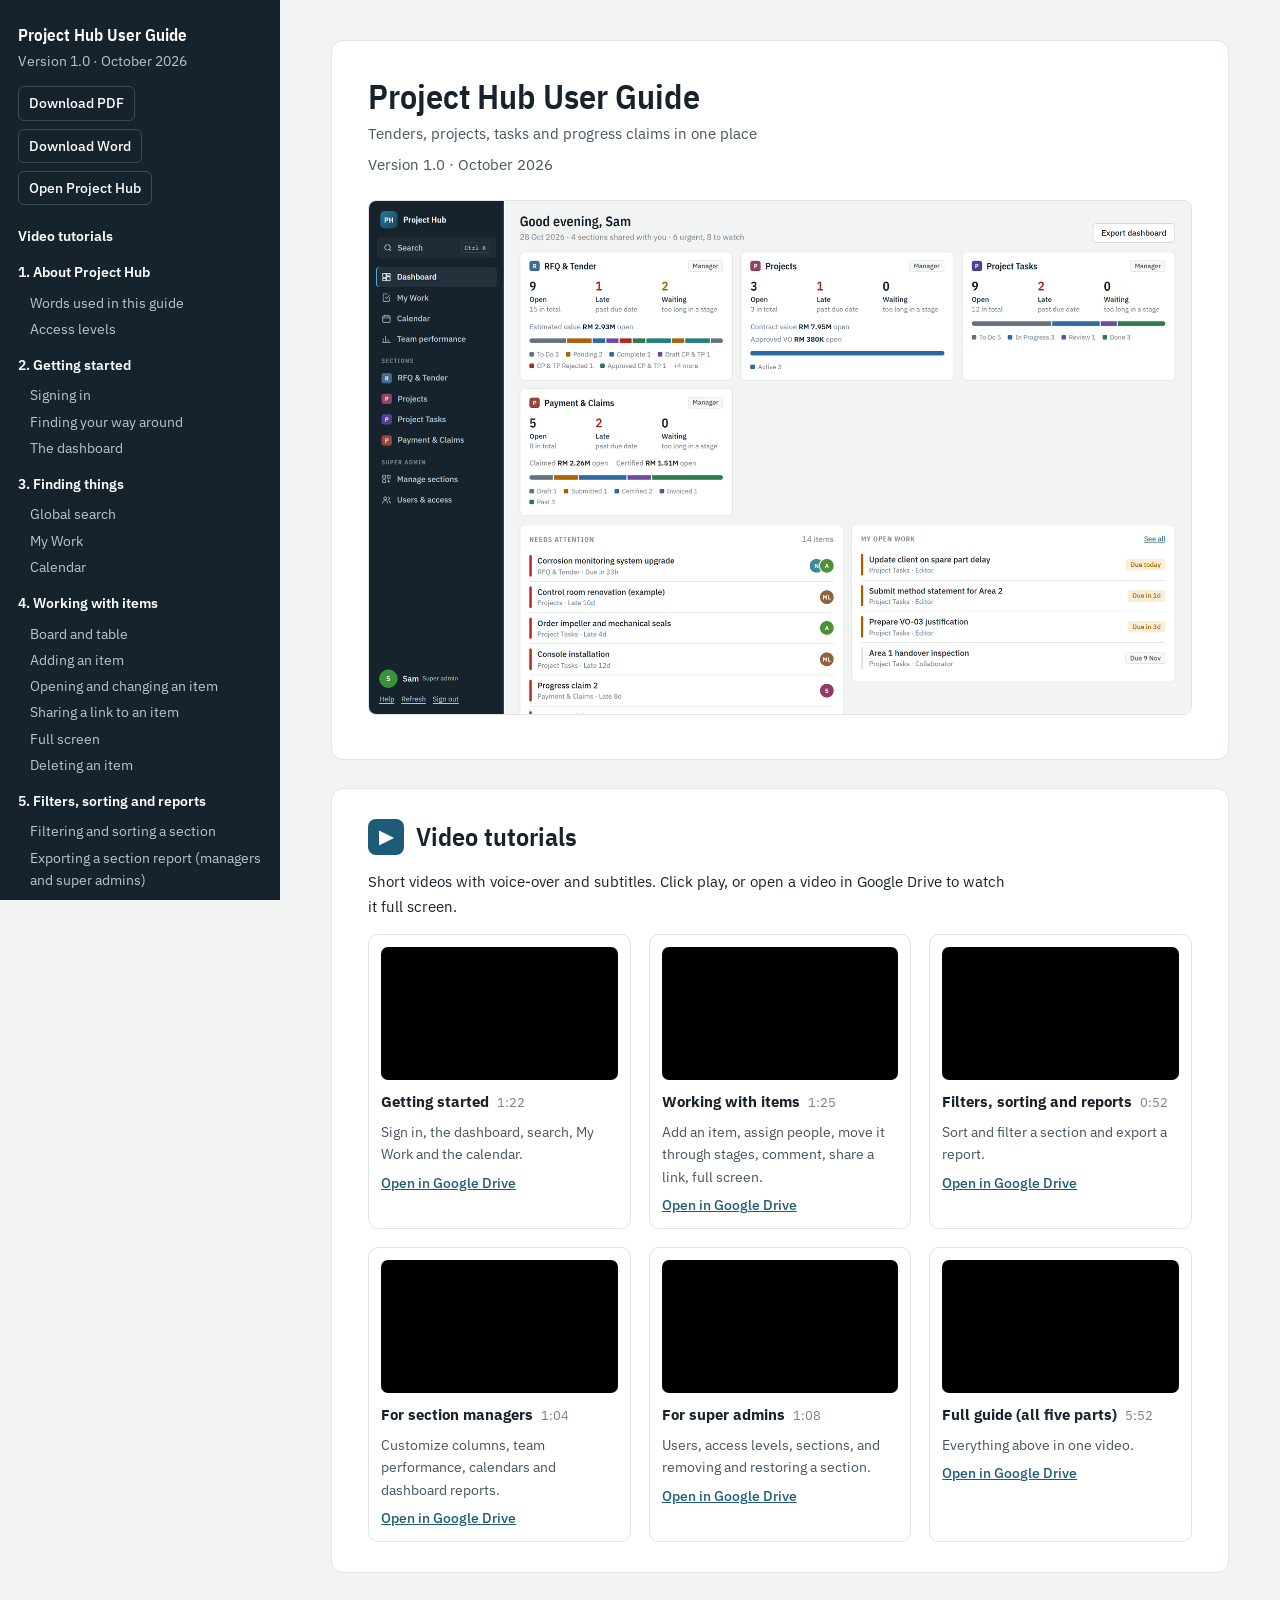
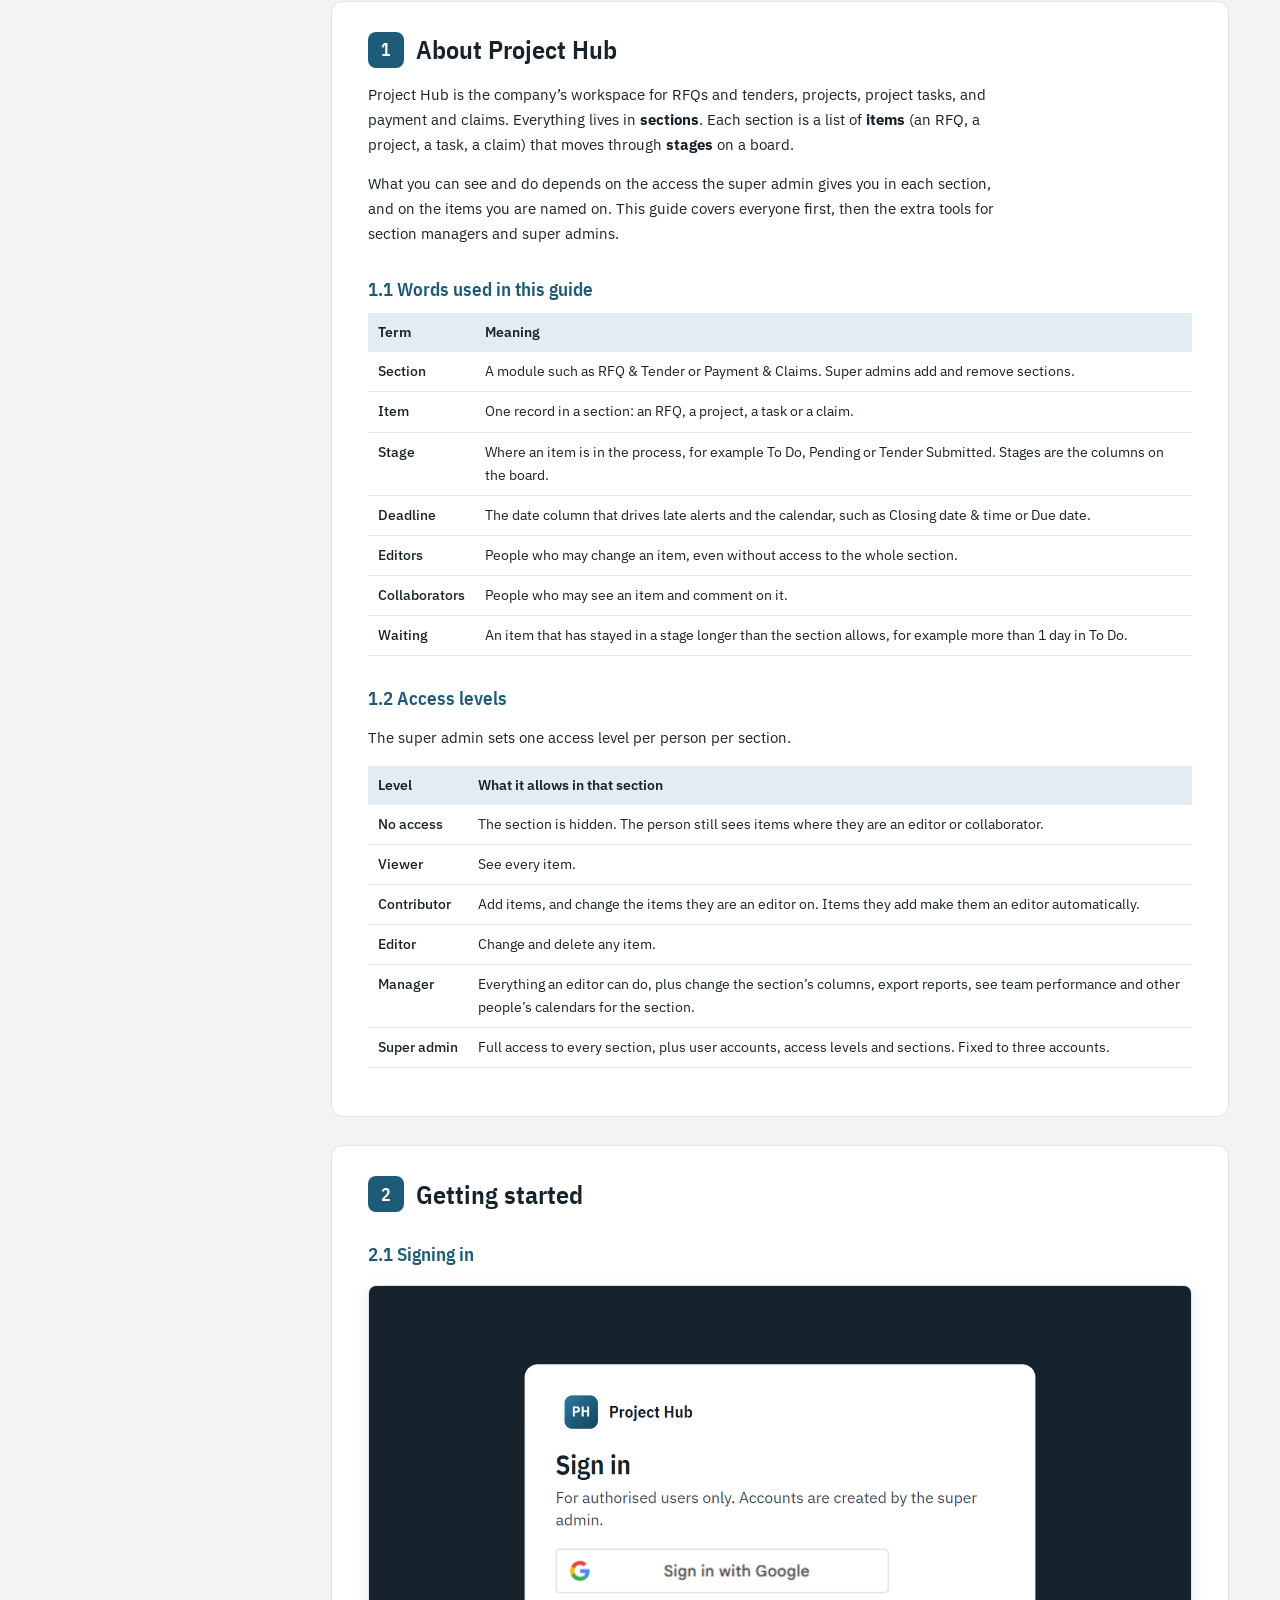
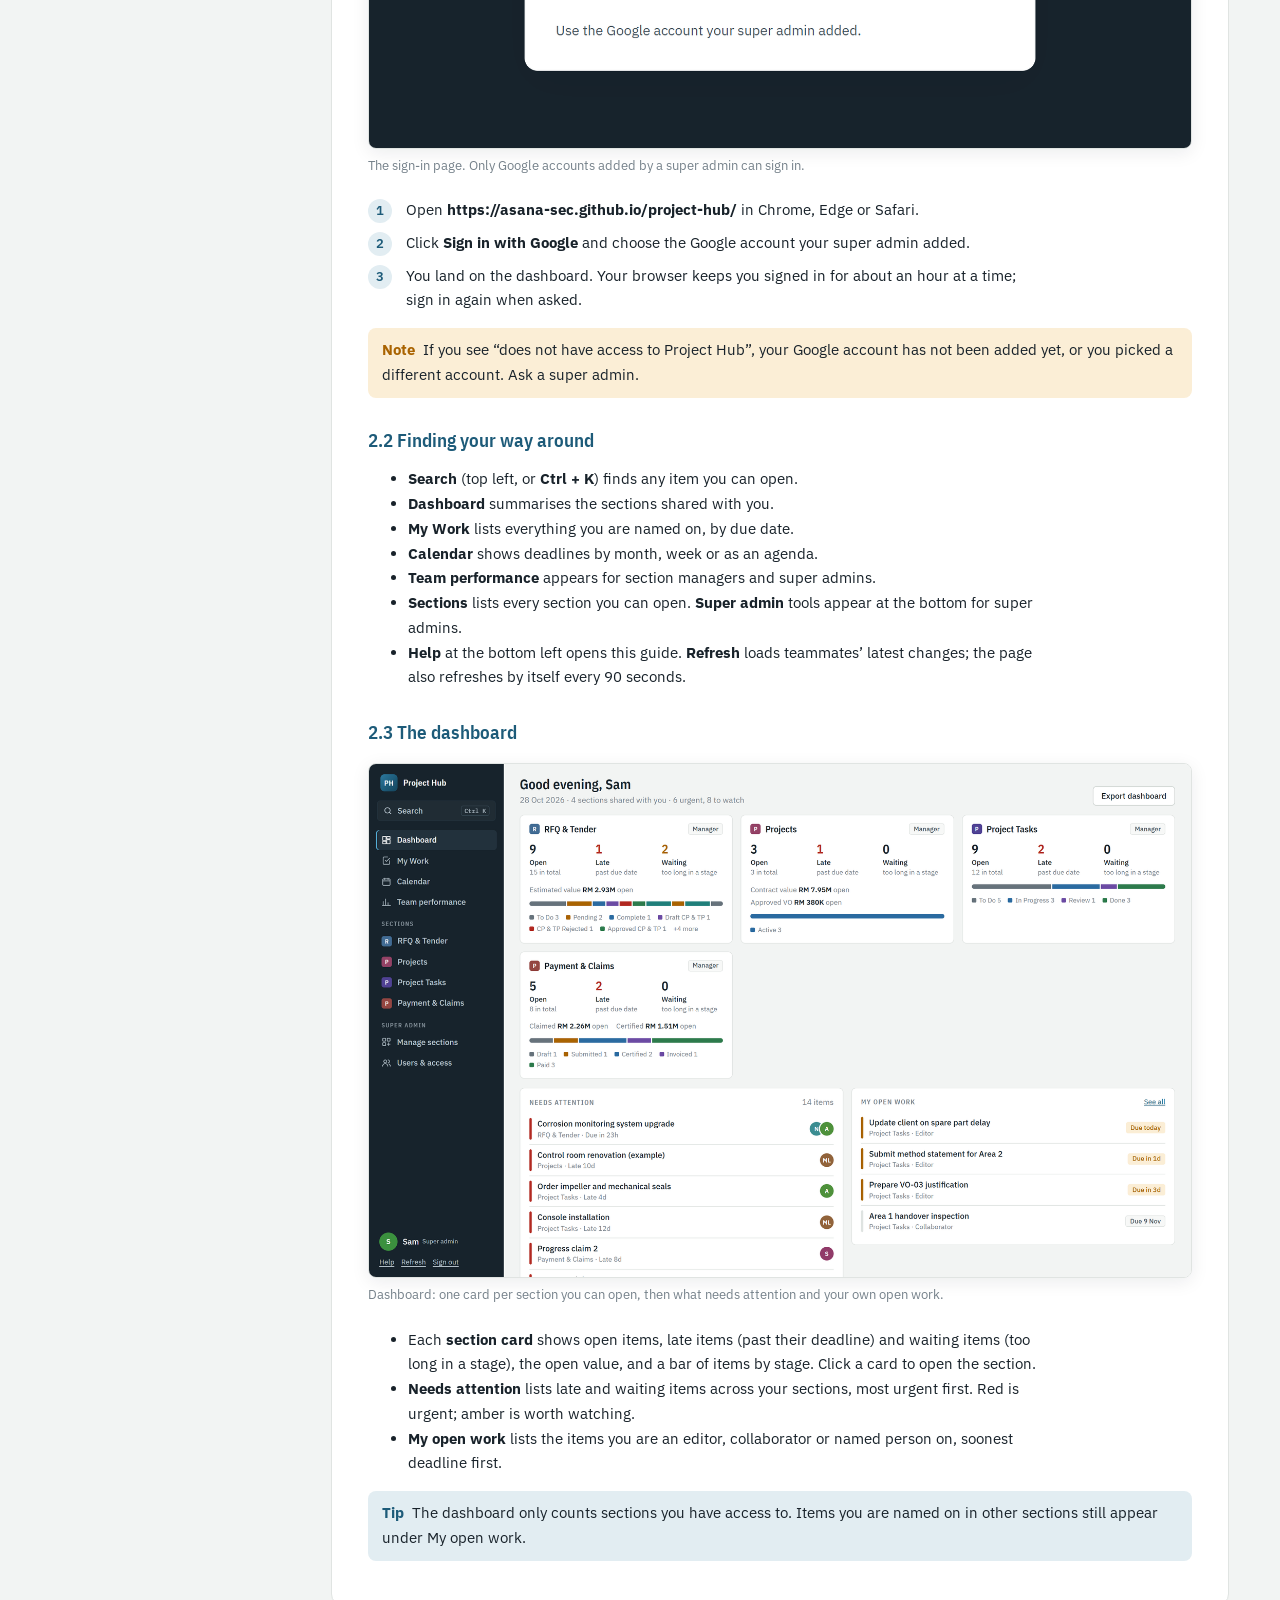
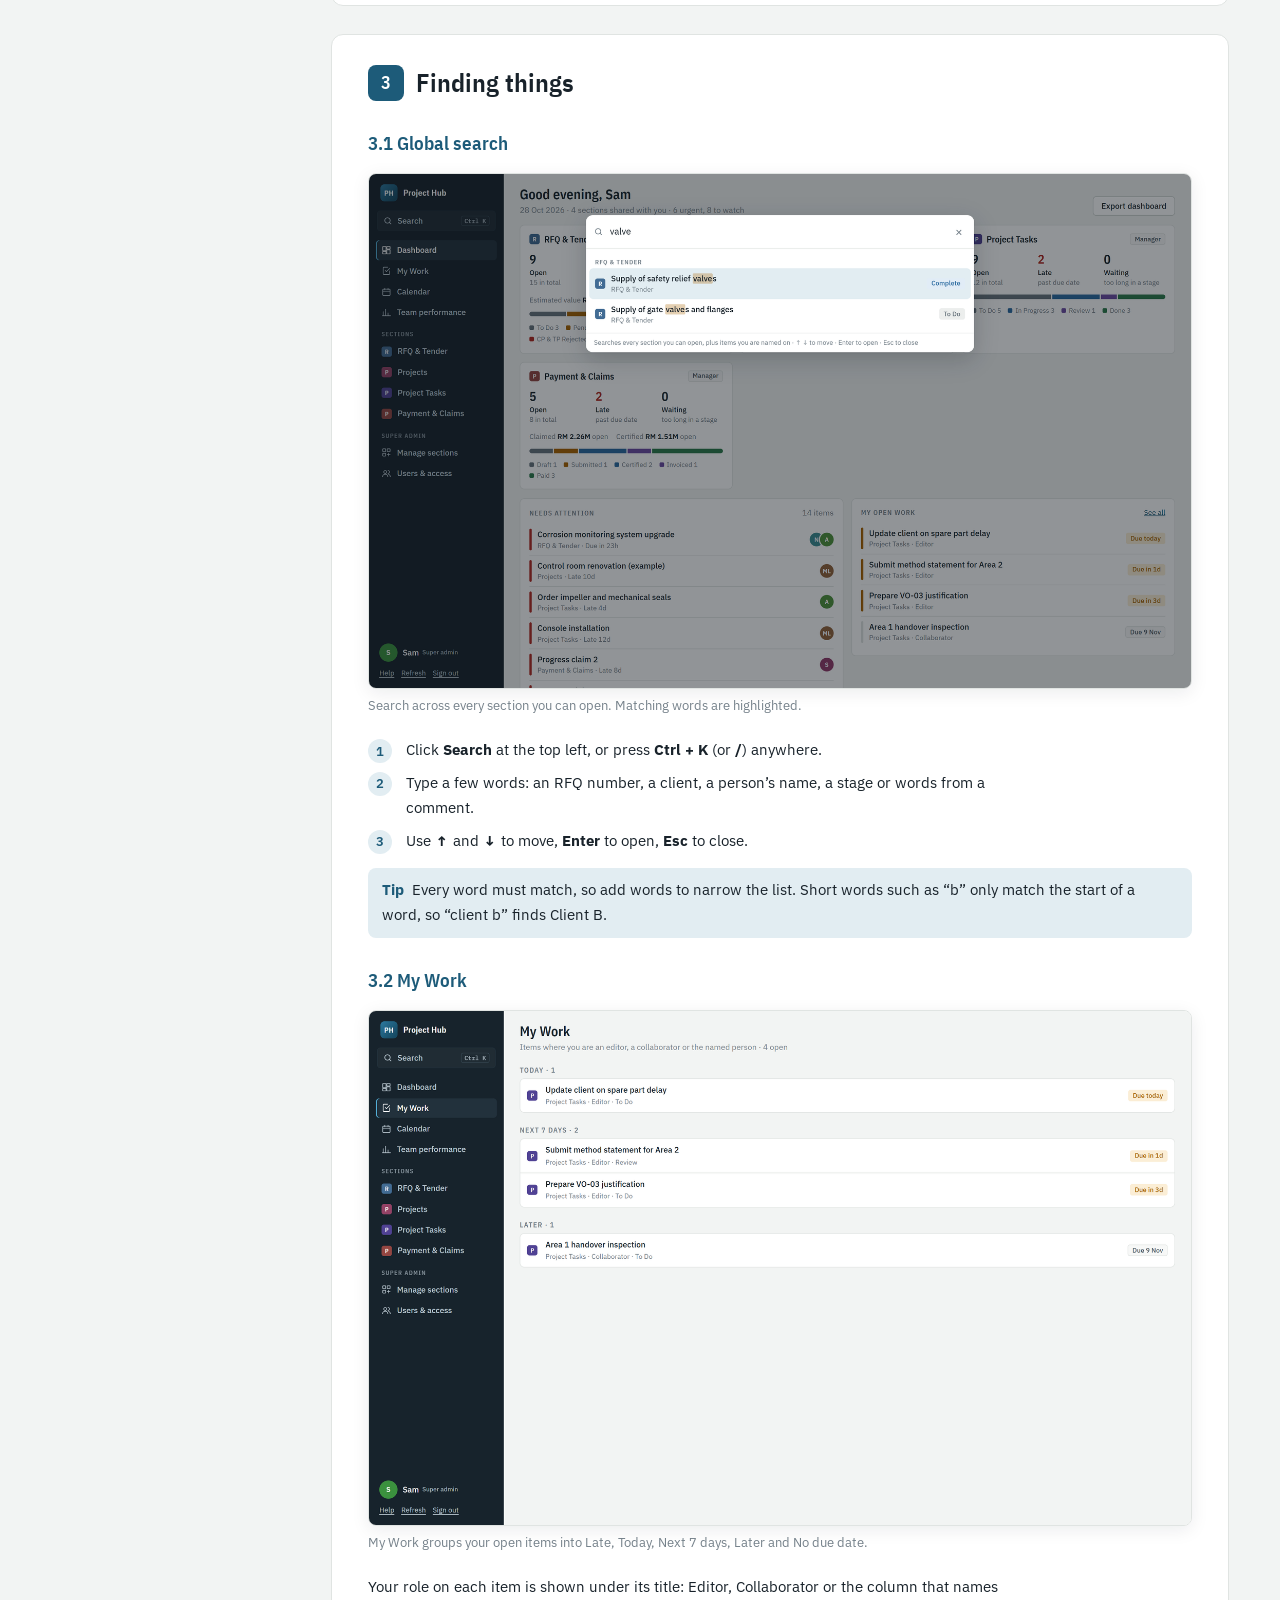
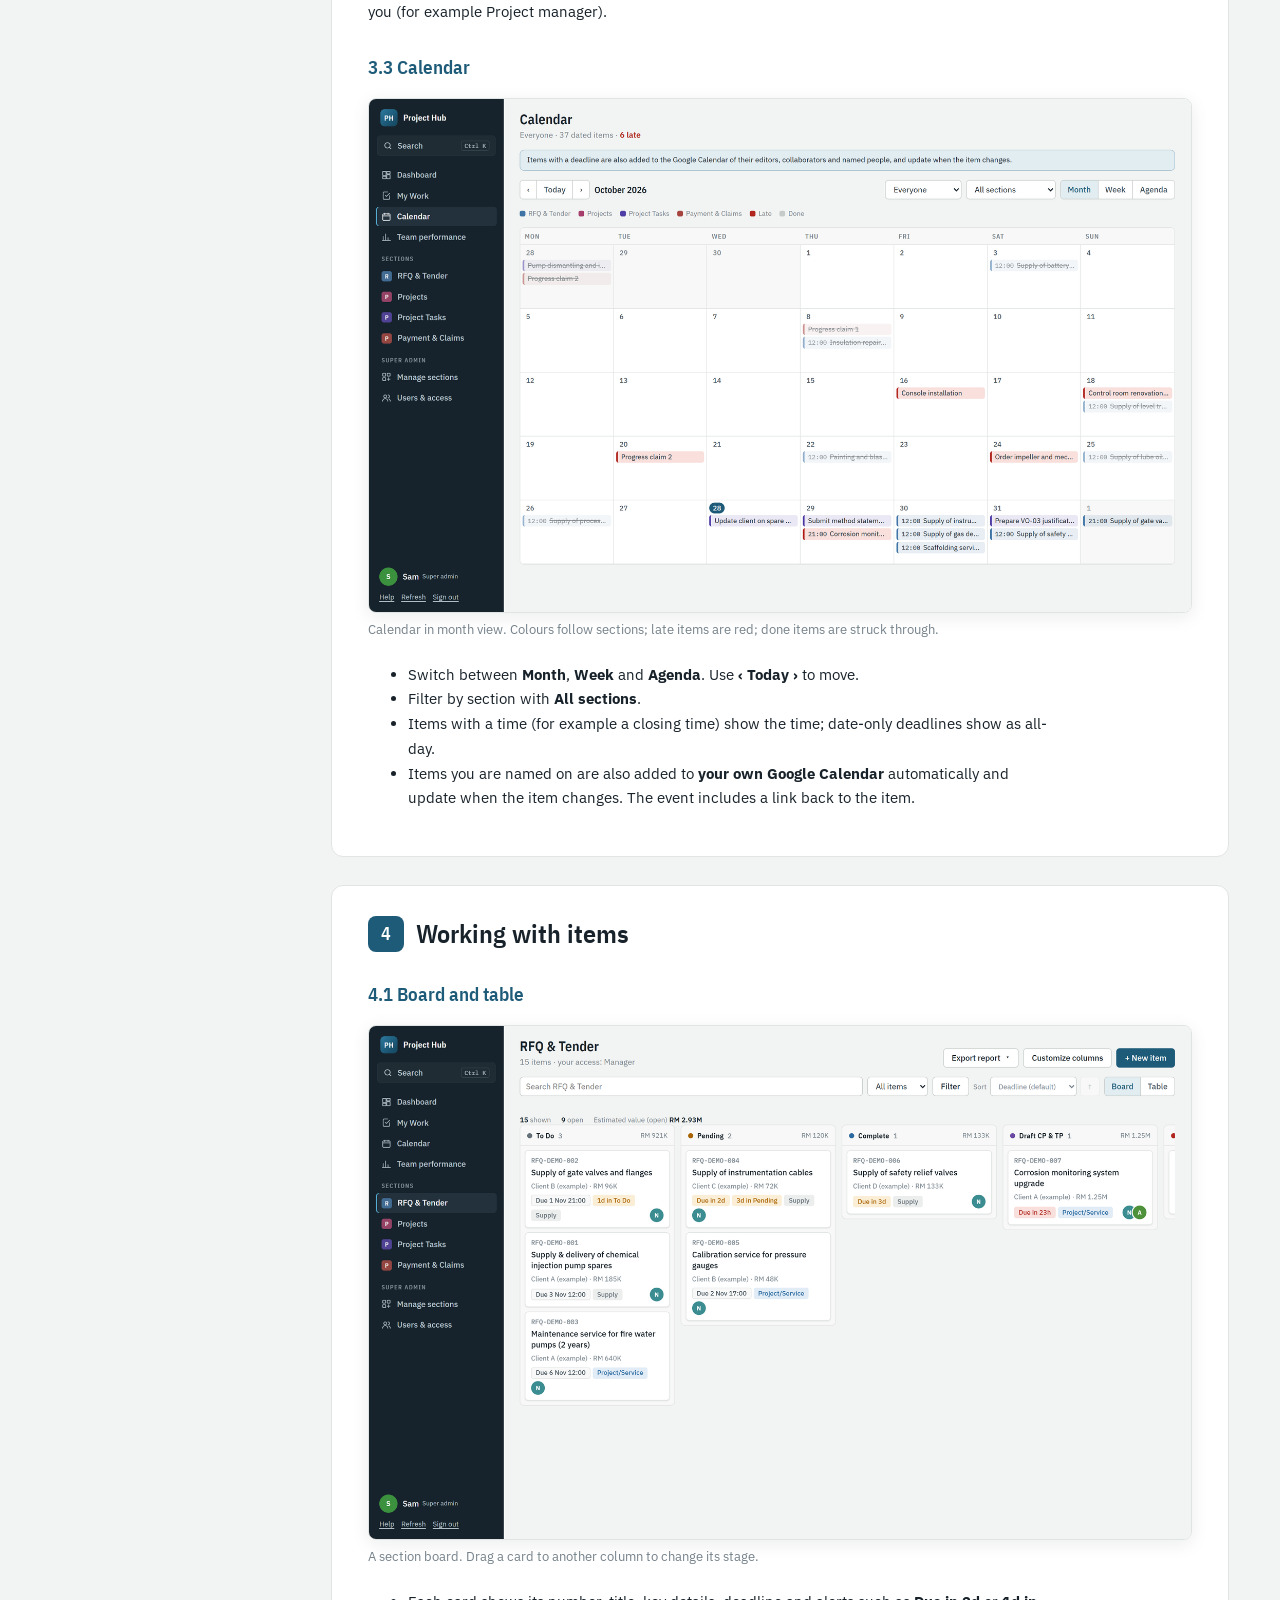
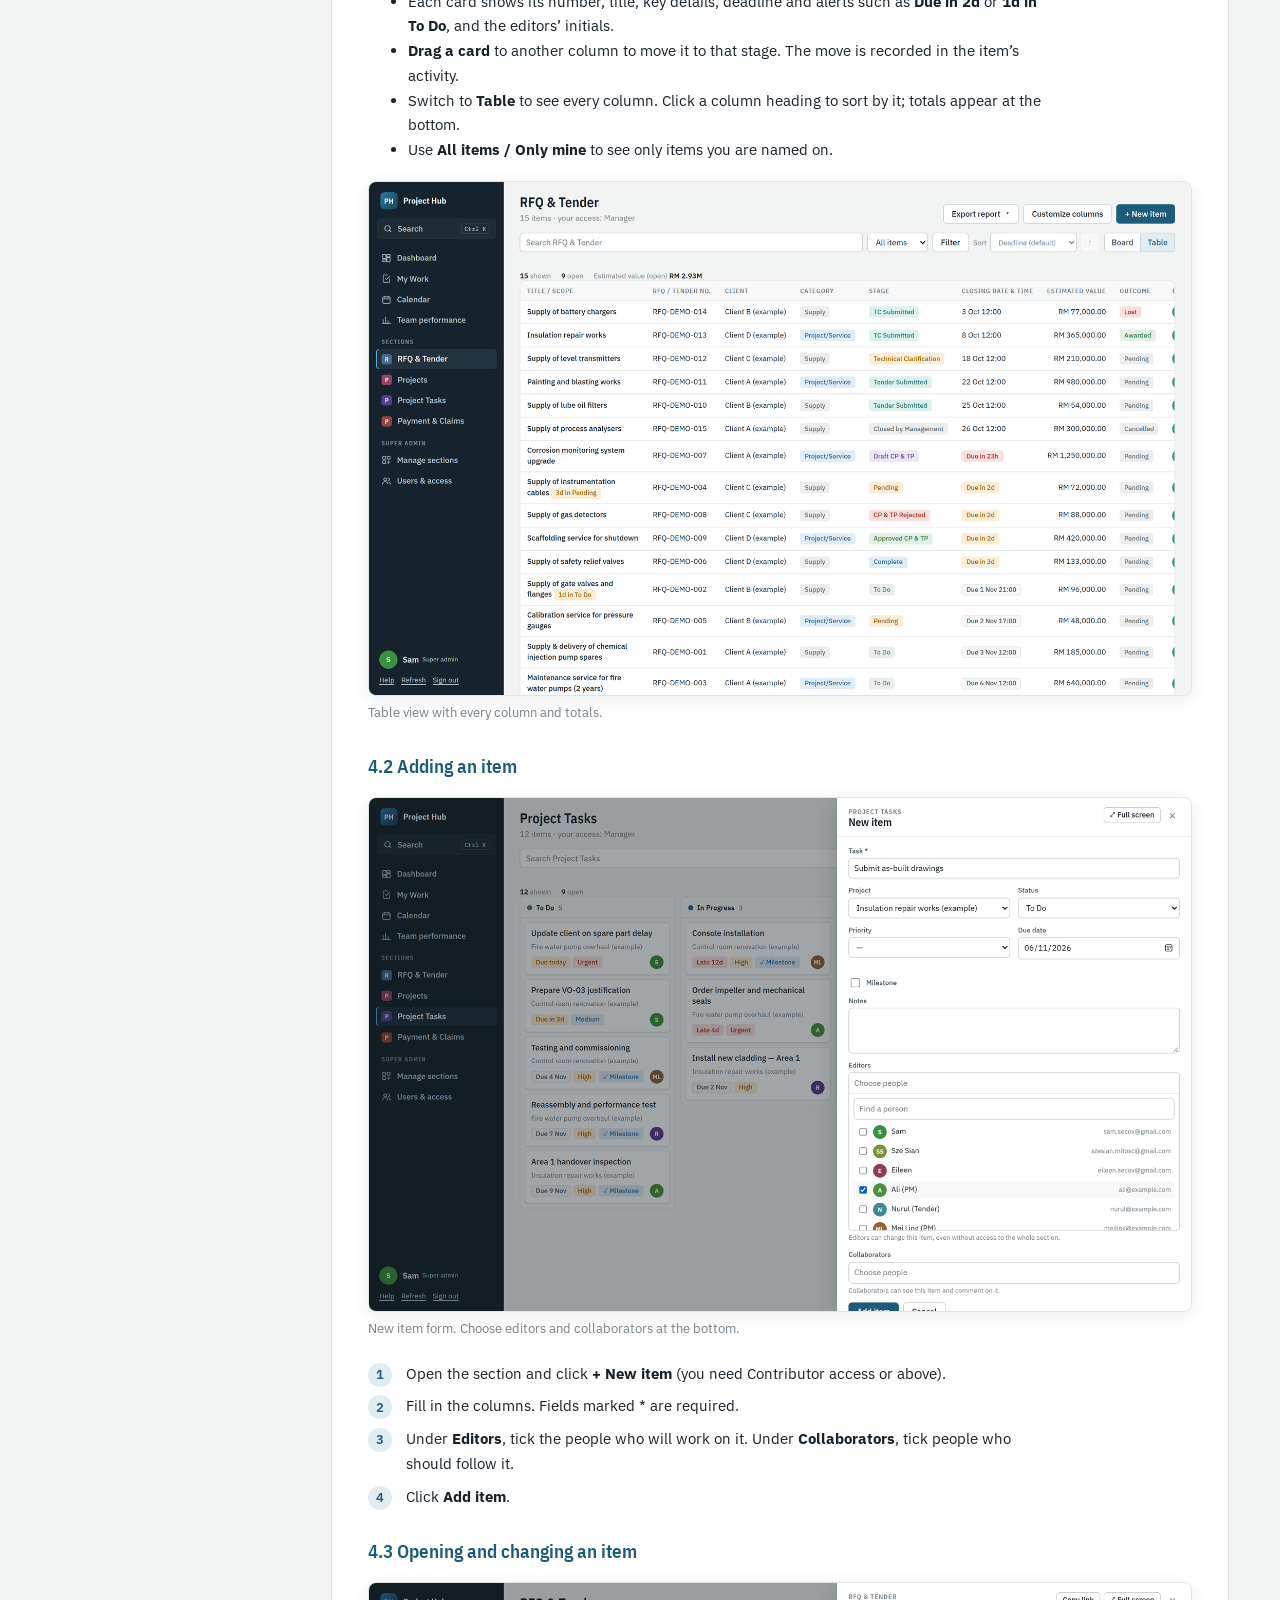
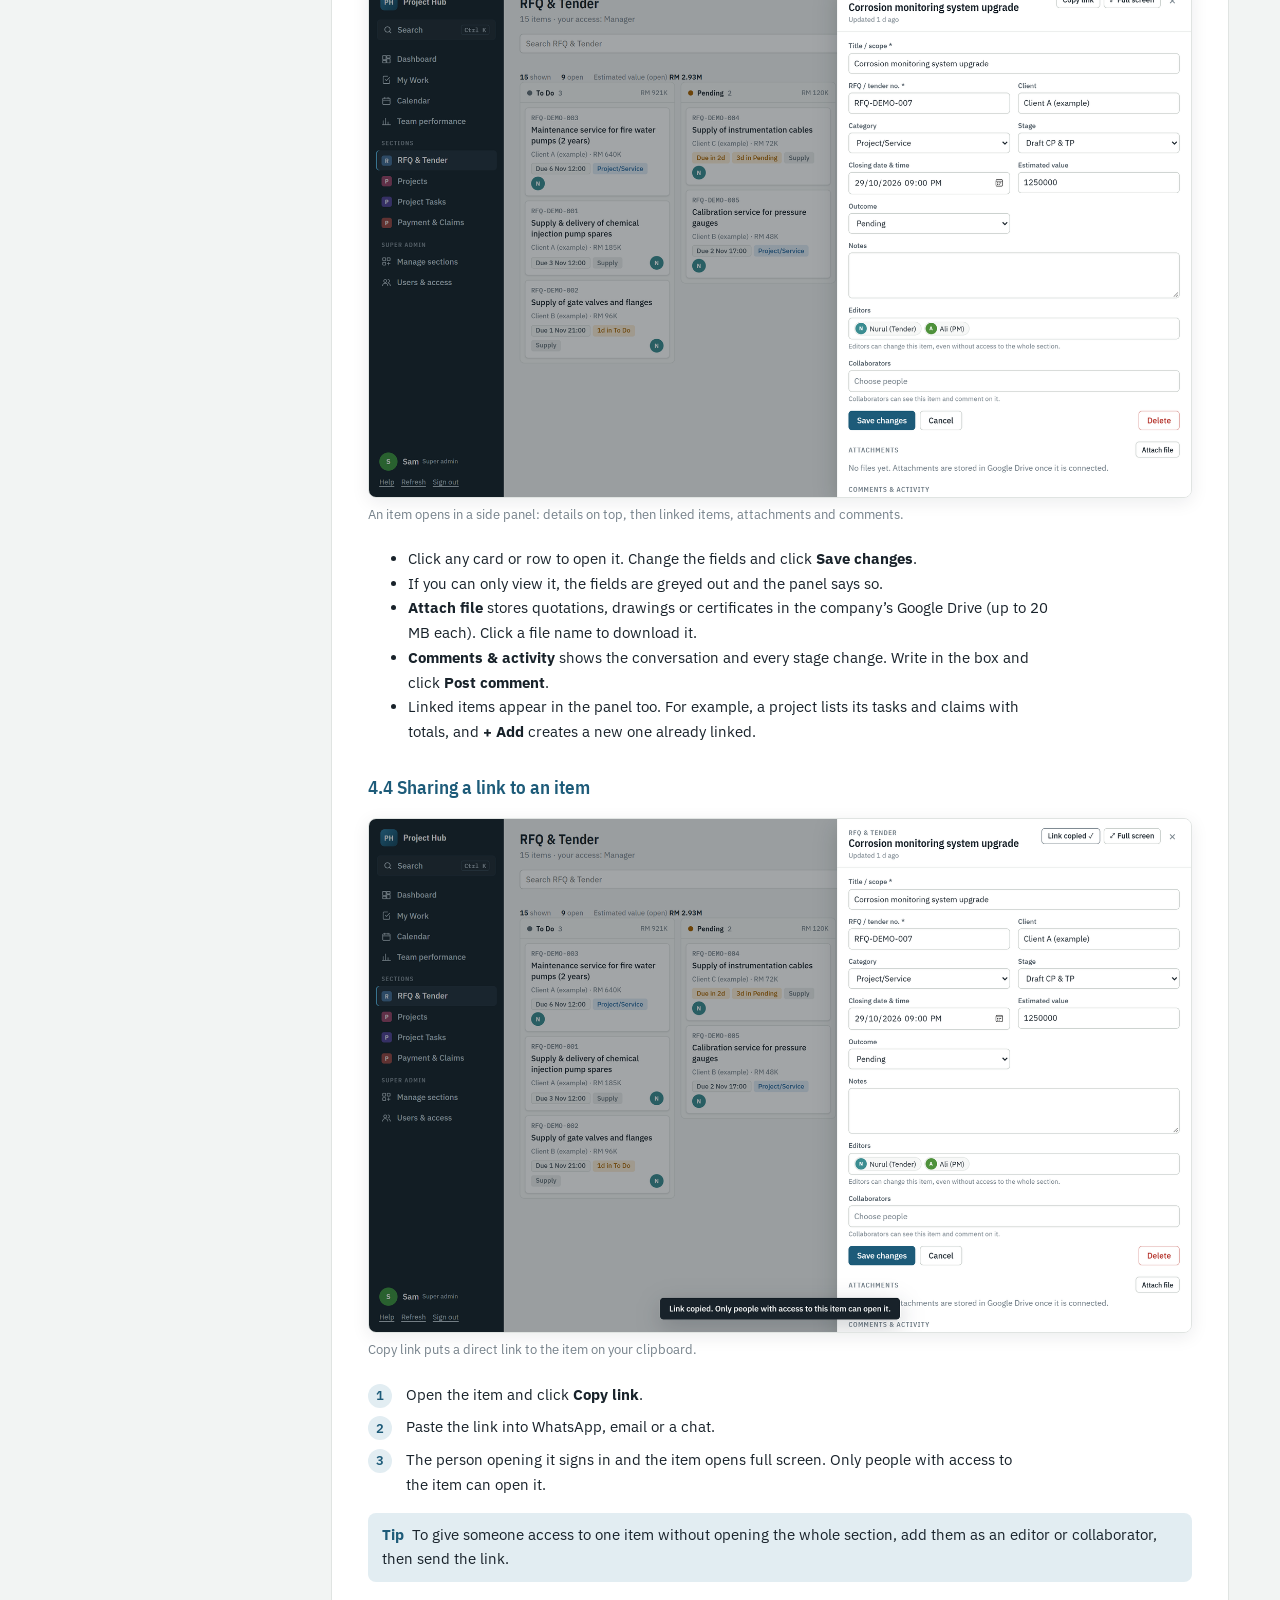
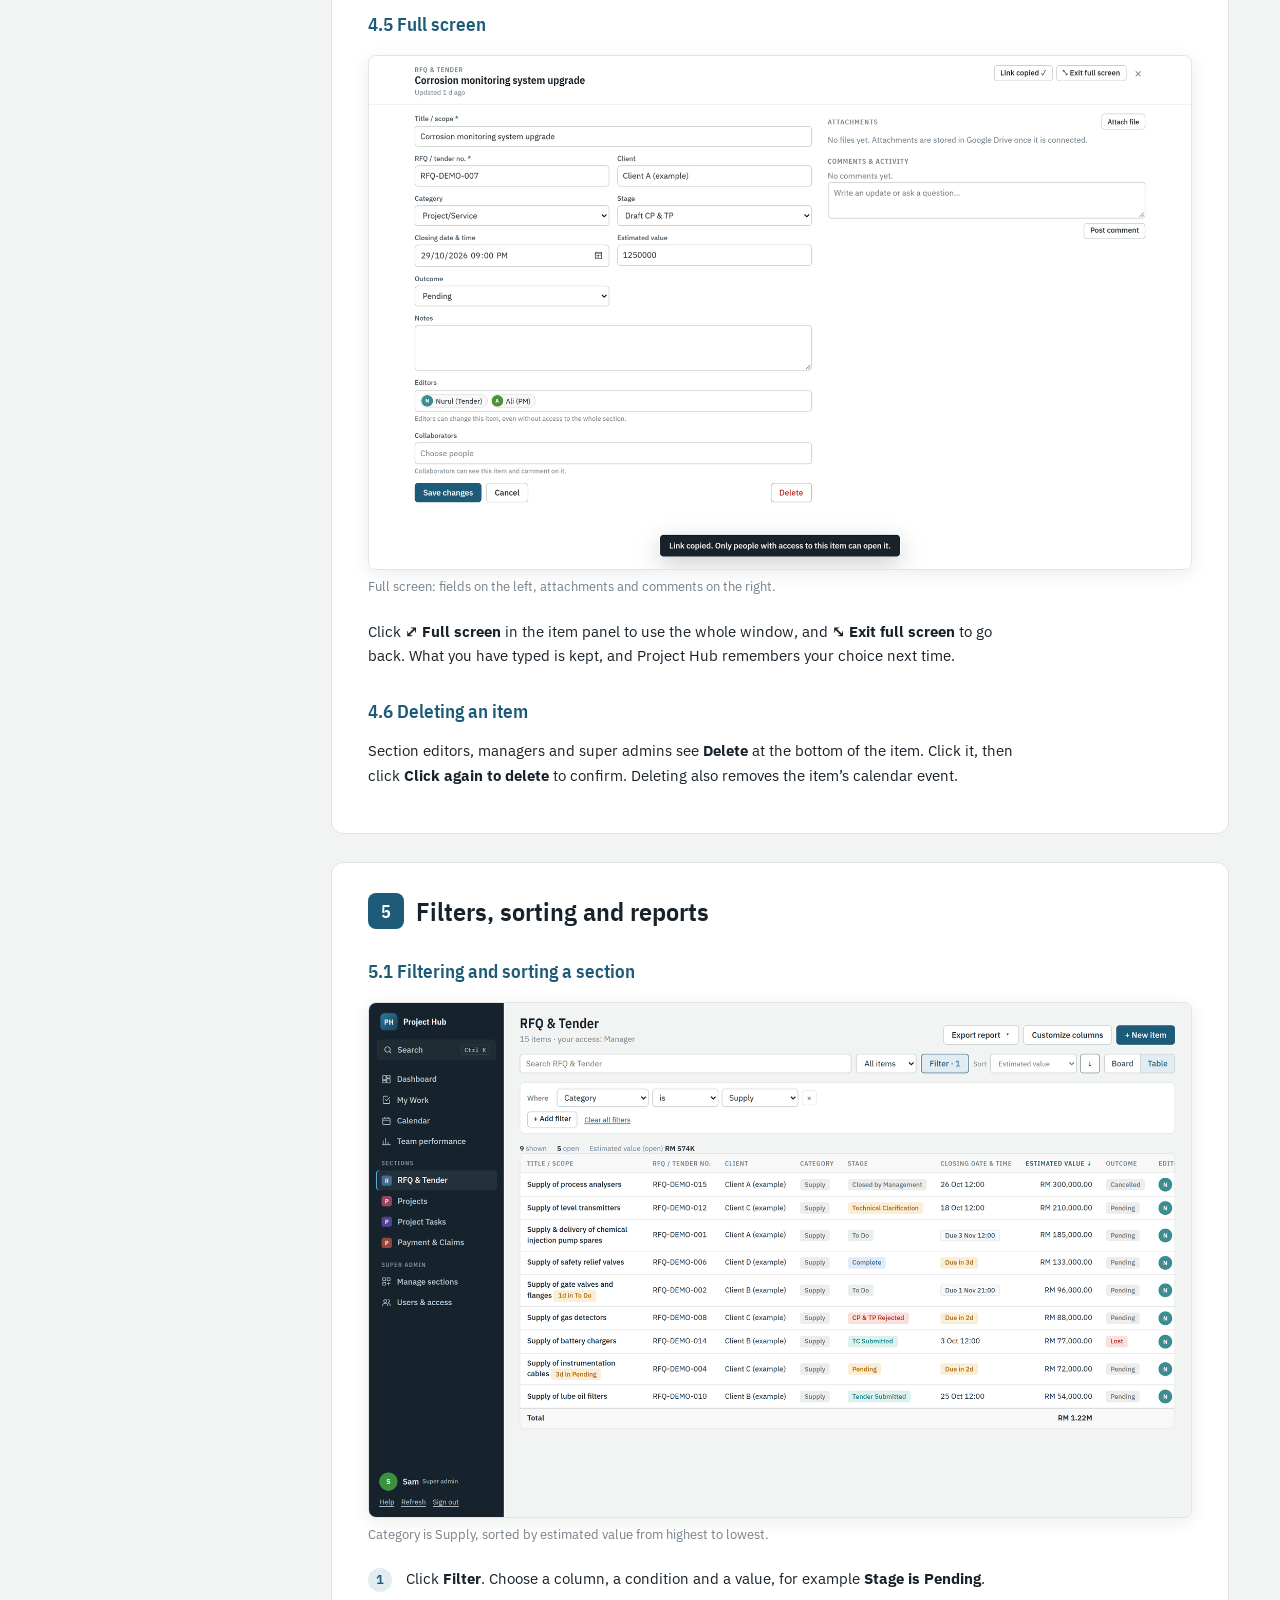
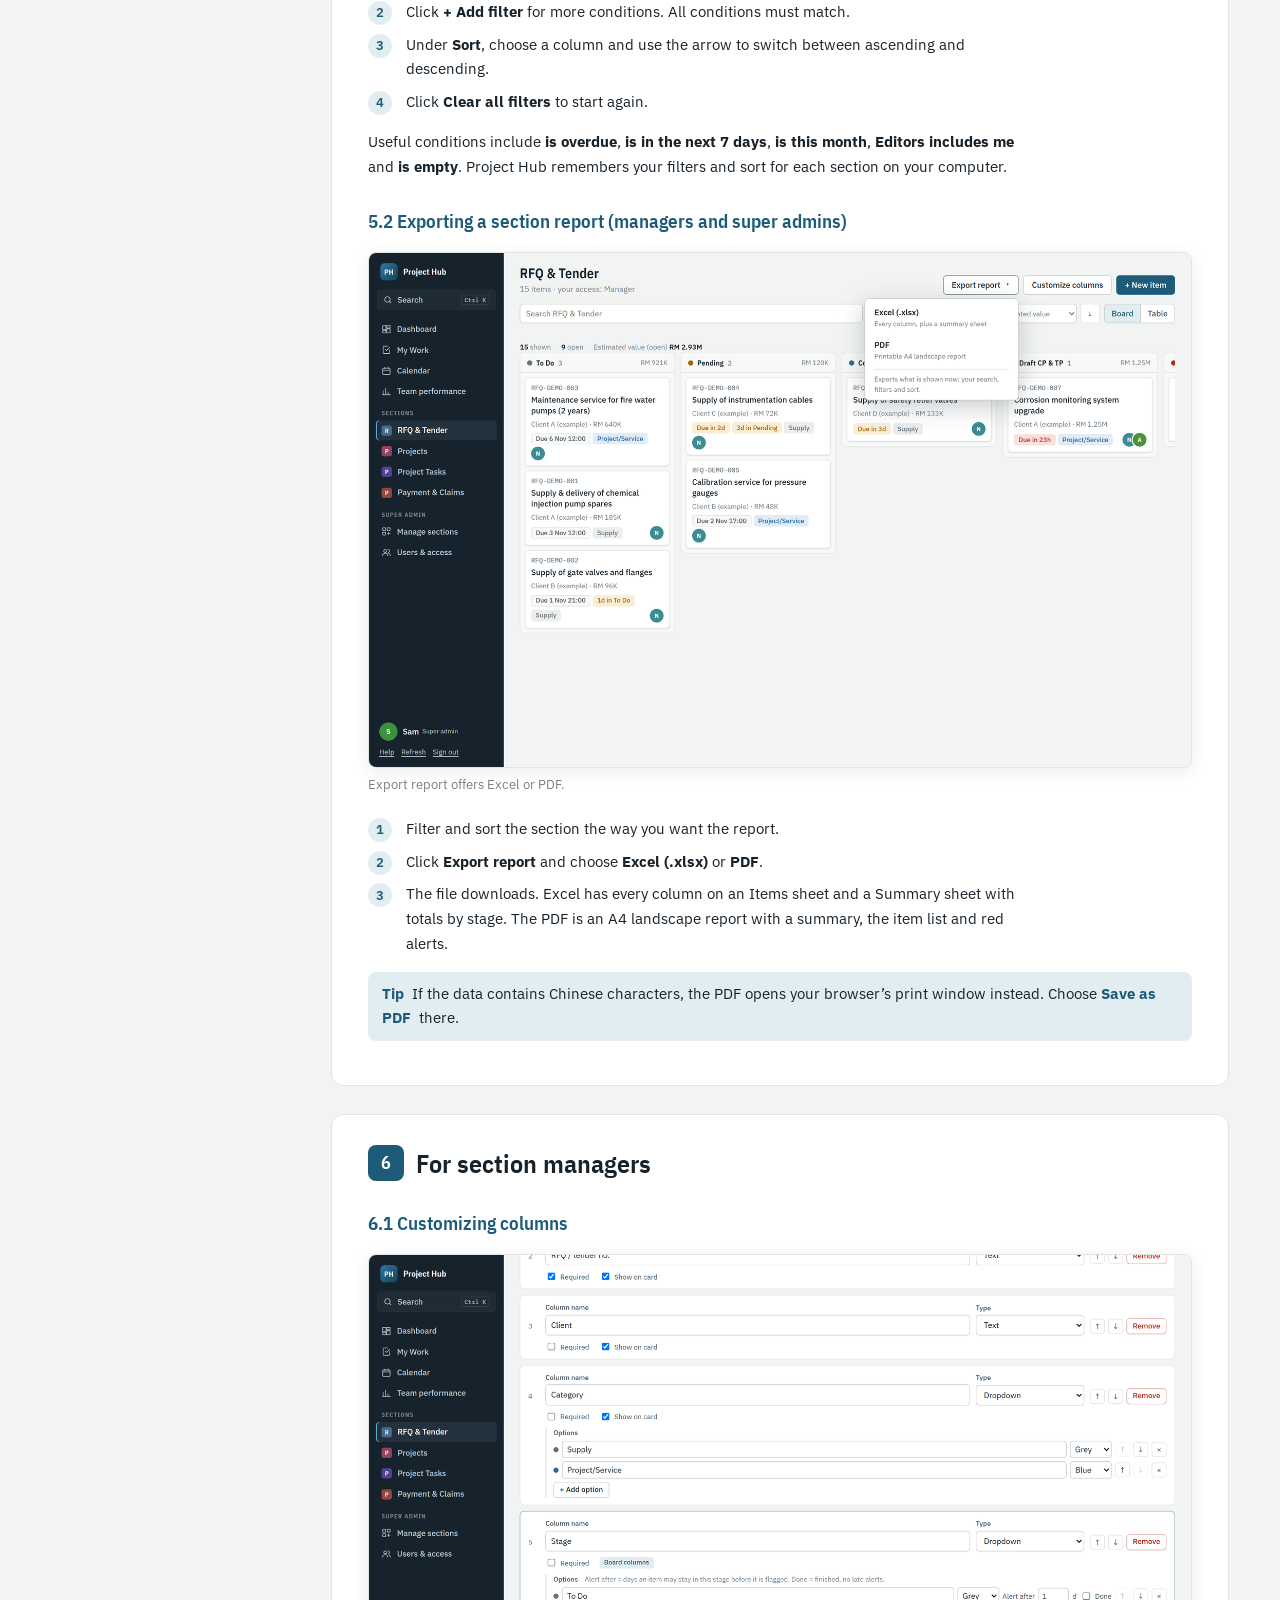
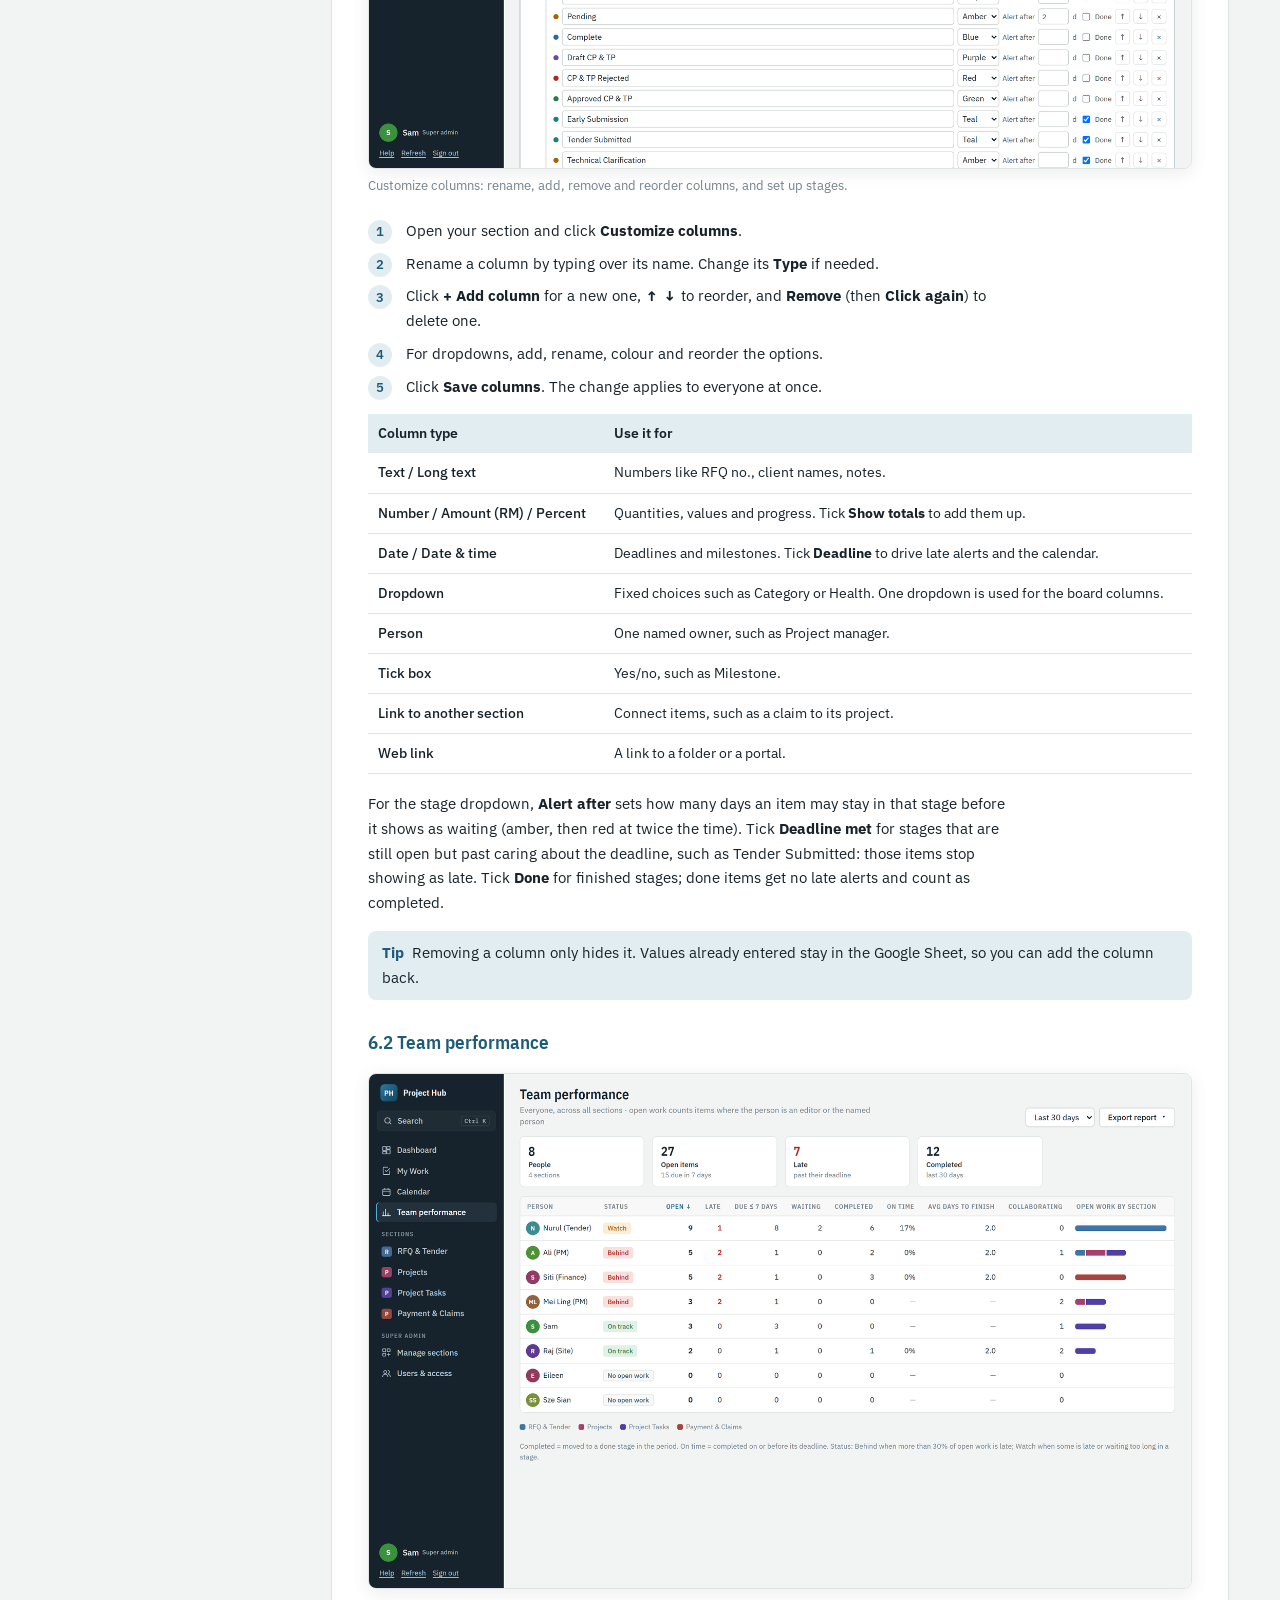
==== commit 6886c6c2: "Add a "Deadline met" stage flag (from RFQ Hub) A stage can now be marked Deadline met: items in it s" ====
--- a/help.html
+++ b/help.html
@@ -97,7 +97,7 @@
         <h3>For super admins <small>1:08</small></h3><p>Users, access levels, sections, and removing and restoring a section.</p>
         <a href="https://drive.google.com/file/d/1pXKX7fMlPotWcf5XEPdH3NHIHlYez0B9/view?usp=sharing" target="_blank" rel="noopener">Open in Google Drive</a><span class="plink">https://drive.google.com/file/d/1pXKX7fMlPotWcf5XEPdH3NHIHlYez0B9/view?usp=sharing</span></article><article class="vcard"><div class="vframe"><iframe src="https://drive.google.com/file/d/1YoClpq_5nF7vRe8OGtArs23vrlz2AKPI/preview" allow="autoplay; fullscreen" allowfullscreen loading="lazy" title="Full guide (all five parts)"></iframe></div>
         <h3>Full guide (all five parts) <small>5:52</small></h3><p>Everything above in one video.</p>
-        <a href="https://drive.google.com/file/d/1YoClpq_5nF7vRe8OGtArs23vrlz2AKPI/view?usp=sharing" target="_blank" rel="noopener">Open in Google Drive</a><span class="plink">https://drive.google.com/file/d/1YoClpq_5nF7vRe8OGtArs23vrlz2AKPI/view?usp=sharing</span></article></div></section><section class="chapter"><h1 id="about"><span>1</span>About Project Hub</h1><p>Project Hub is the company’s workspace for RFQs and tenders, projects, project tasks, and payment and claims. Everything lives in <b>sections</b>. Each section is a list of <b>items</b> (an RFQ, a project, a task, a claim) that moves through <b>stages</b> on a board.</p><p>What you can see and do depends on the access the super admin gives you in each section, and on the items you are named on. This guide covers everyone first, then the extra tools for section managers and super admins.</p><h2 id="about-words-used-in-this-guide">1.1 Words used in this guide</h2><div class="tw"><table><thead><tr><th>Term</th><th>Meaning</th></tr></thead><tbody><tr><td>Section</td><td>A module such as RFQ &amp; Tender or Payment &amp; Claims. Super admins add and remove sections.</td></tr><tr><td>Item</td><td>One record in a section: an RFQ, a project, a task or a claim.</td></tr><tr><td>Stage</td><td>Where an item is in the process, for example To Do, Pending or Tender Submitted. Stages are the columns on the board.</td></tr><tr><td>Deadline</td><td>The date column that drives late alerts and the calendar, such as Closing date &amp; time or Due date.</td></tr><tr><td>Editors</td><td>People who may change an item, even without access to the whole section.</td></tr><tr><td>Collaborators</td><td>People who may see an item and comment on it.</td></tr><tr><td>Waiting</td><td>An item that has stayed in a stage longer than the section allows, for example more than 1 day in To Do.</td></tr></tbody></table></div><h2 id="about-access-levels">1.2 Access levels</h2><p>The super admin sets one access level per person per section.</p><div class="tw"><table><thead><tr><th>Level</th><th>What it allows in that section</th></tr></thead><tbody><tr><td>No access</td><td>The section is hidden. The person still sees items where they are an editor or collaborator.</td></tr><tr><td>Viewer</td><td>See every item.</td></tr><tr><td>Contributor</td><td>Add items, and change the items they are an editor on. Items they add make them an editor automatically.</td></tr><tr><td>Editor</td><td>Change and delete any item.</td></tr><tr><td>Manager</td><td>Everything an editor can do, plus change the section’s columns, export reports, see team performance and other people’s calendars for the section.</td></tr><tr><td>Super admin</td><td>Full access to every section, plus user accounts, access levels and sections. Fixed to three accounts.</td></tr></tbody></table></div></section><section class="chapter"><h1 id="start"><span>2</span>Getting started</h1><h2 id="start-signing-in">2.1 Signing in</h2><figure><img src="guide/web/01_signin.png" alt="The sign-in page. Only Google accounts added by a super admin can sign in." loading="lazy"><figcaption>The sign-in page. Only Google accounts added by a super admin can sign in.</figcaption></figure><ol class="steps"><li>Open <b>https://asana-sec.github.io/project-hub/</b> in Chrome, Edge or Safari.</li><li>Click <b>Sign in with Google</b> and choose the Google account your super admin added.</li><li>You land on the dashboard. Your browser keeps you signed in for about an hour at a time; sign in again when asked.</li></ol><div class="callout warn"><b>Note</b> If you see “does not have access to Project Hub”, your Google account has not been added yet, or you picked a different account. Ask a super admin.</div><h2 id="start-finding-your-way-around">2.2 Finding your way around</h2><ul><li><b>Search</b> (top left, or <b>Ctrl + K</b>) finds any item you can open.</li><li><b>Dashboard</b> summarises the sections shared with you.</li><li><b>My Work</b> lists everything you are named on, by due date.</li><li><b>Calendar</b> shows deadlines by month, week or as an agenda.</li><li><b>Team performance</b> appears for section managers and super admins.</li><li><b>Sections</b> lists every section you can open. <b>Super admin</b> tools appear at the bottom for super admins.</li><li><b>Help</b> at the bottom left opens this guide. <b>Refresh</b> loads teammates’ latest changes; the page also refreshes by itself every 90 seconds.</li></ul><h2 id="start-the-dashboard">2.3 The dashboard</h2><figure><img src="guide/web/02_dashboard.png" alt="Dashboard: one card per section you can open, then what needs attention and your own open work." loading="lazy"><figcaption>Dashboard: one card per section you can open, then what needs attention and your own open work.</figcaption></figure><ul><li>Each <b>section card</b> shows open items, late items (past their deadline) and waiting items (too long in a stage), the open value, and a bar of items by stage. Click a card to open the section.</li><li><b>Needs attention</b> lists late and waiting items across your sections, most urgent first. Red is urgent; amber is worth watching.</li><li><b>My open work</b> lists the items you are an editor, collaborator or named person on, soonest deadline first.</li></ul><div class="callout tip"><b>Tip</b> The dashboard only counts sections you have access to. Items you are named on in other sections still appear under My open work.</div></section><section class="chapter"><h1 id="find"><span>3</span>Finding things</h1><h2 id="find-global-search">3.1 Global search</h2><figure><img src="guide/web/03_search.png" alt="Search across every section you can open. Matching words are highlighted." loading="lazy"><figcaption>Search across every section you can open. Matching words are highlighted.</figcaption></figure><ol class="steps"><li>Click <b>Search</b> at the top left, or press <b>Ctrl + K</b> (or <b>/</b>) anywhere.</li><li>Type a few words: an RFQ number, a client, a person’s name, a stage or words from a comment.</li><li>Use <b>↑</b> and <b>↓</b> to move, <b>Enter</b> to open, <b>Esc</b> to close.</li></ol><div class="callout tip"><b>Tip</b> Every word must match, so add words to narrow the list. Short words such as “b” only match the start of a word, so “client b” finds Client B.</div><h2 id="find-my-work">3.2 My Work</h2><figure><img src="guide/web/12_mywork.png" alt="My Work groups your open items into Late, Today, Next 7 days, Later and No due date." loading="lazy"><figcaption>My Work groups your open items into Late, Today, Next 7 days, Later and No due date.</figcaption></figure><p>Your role on each item is shown under its title: Editor, Collaborator or the column that names you (for example Project manager).</p><h2 id="find-calendar">3.3 Calendar</h2><figure><img src="guide/web/13_calendar.png" alt="Calendar in month view. Colours follow sections; late items are red; done items are struck through." loading="lazy"><figcaption>Calendar in month view. Colours follow sections; late items are red; done items are struck through.</figcaption></figure><ul><li>Switch between <b>Month</b>, <b>Week</b> and <b>Agenda</b>. Use <b>‹ Today ›</b> to move.</li><li>Filter by section with <b>All sections</b>.</li><li>Items with a time (for example a closing time) show the time; date-only deadlines show as all-day.</li><li>Items you are named on are also added to <b>your own Google Calendar</b> automatically and update when the item changes. The event includes a link back to the item.</li></ul></section><section class="chapter"><h1 id="items"><span>4</span>Working with items</h1><h2 id="items-board-and-table">4.1 Board and table</h2><figure><img src="guide/web/04_board.png" alt="A section board. Drag a card to another column to change its stage." loading="lazy"><figcaption>A section board. Drag a card to another column to change its stage.</figcaption></figure><ul><li>Each card shows its number, title, key details, deadline and alerts such as <b>Due in 2d</b> or <b>1d in To Do</b>, and the editors’ initials.</li><li><b>Drag a card</b> to another column to move it to that stage. The move is recorded in the item’s activity.</li><li>Switch to <b>Table</b> to see every column. Click a column heading to sort by it; totals appear at the bottom.</li><li>Use <b>All items / Only mine</b> to see only items you are named on.</li></ul><figure><img src="guide/web/05_table.png" alt="Table view with every column and totals." loading="lazy"><figcaption>Table view with every column and totals.</figcaption></figure><h2 id="items-adding-an-item">4.2 Adding an item</h2><figure><img src="guide/web/11_new_item.png" alt="New item form. Choose editors and collaborators at the bottom." loading="lazy"><figcaption>New item form. Choose editors and collaborators at the bottom.</figcaption></figure><ol class="steps"><li>Open the section and click <b>+ New item</b> (you need Contributor access or above).</li><li>Fill in the columns. Fields marked * are required.</li><li>Under <b>Editors</b>, tick the people who will work on it. Under <b>Collaborators</b>, tick people who should follow it.</li><li>Click <b>Add item</b>.</li></ol><h2 id="items-opening-and-changing-an-item">4.3 Opening and changing an item</h2><figure><img src="guide/web/08_item.png" alt="An item opens in a side panel: details on top, then linked items, attachments and comments." loading="lazy"><figcaption>An item opens in a side panel: details on top, then linked items, attachments and comments.</figcaption></figure><ul><li>Click any card or row to open it. Change the fields and click <b>Save changes</b>.</li><li>If you can only view it, the fields are greyed out and the panel says so.</li><li><b>Attach file</b> stores quotations, drawings or certificates in the company’s Google Drive (up to 20 MB each). Click a file name to download it.</li><li><b>Comments &amp; activity</b> shows the conversation and every stage change. Write in the box and click <b>Post comment</b>.</li><li>Linked items appear in the panel too. For example, a project lists its tasks and claims with totals, and <b>+ Add</b> creates a new one already linked.</li></ul><h2 id="items-sharing-a-link-to-an-item">4.4 Sharing a link to an item</h2><figure><img src="guide/web/09_copy_link.png" alt="Copy link puts a direct link to the item on your clipboard." loading="lazy"><figcaption>Copy link puts a direct link to the item on your clipboard.</figcaption></figure><ol class="steps"><li>Open the item and click <b>Copy link</b>.</li><li>Paste the link into WhatsApp, email or a chat.</li><li>The person opening it signs in and the item opens full screen. Only people with access to the item can open it.</li></ol><div class="callout tip"><b>Tip</b> To give someone access to one item without opening the whole section, add them as an editor or collaborator, then send the link.</div><h2 id="items-full-screen">4.5 Full screen</h2><figure><img src="guide/web/10_item_full.png" alt="Full screen: fields on the left, attachments and comments on the right." loading="lazy"><figcaption>Full screen: fields on the left, attachments and comments on the right.</figcaption></figure><p>Click <b>⤢ Full screen</b> in the item panel to use the whole window, and <b>⤡ Exit full screen</b> to go back. What you have typed is kept, and Project Hub remembers your choice next time.</p><h2 id="items-deleting-an-item">4.6 Deleting an item</h2><p>Section editors, managers and super admins see <b>Delete</b> at the bottom of the item. Click it, then click <b>Click again to delete</b> to confirm. Deleting also removes the item’s calendar event.</p></section><section class="chapter"><h1 id="reports"><span>5</span>Filters, sorting and reports</h1><h2 id="reports-filtering-and-sorting-a-section">5.1 Filtering and sorting a section</h2><figure><img src="guide/web/06_filter.png" alt="Category is Supply, sorted by estimated value from highest to lowest." loading="lazy"><figcaption>Category is Supply, sorted by estimated value from highest to lowest.</figcaption></figure><ol class="steps"><li>Click <b>Filter</b>. Choose a column, a condition and a value, for example <b>Stage is Pending</b>.</li><li>Click <b>+ Add filter</b> for more conditions. All conditions must match.</li><li>Under <b>Sort</b>, choose a column and use the arrow to switch between ascending and descending.</li><li>Click <b>Clear all filters</b> to start again.</li></ol><p>Useful conditions include <b>is overdue</b>, <b>is in the next 7 days</b>, <b>is this month</b>, <b>Editors includes me</b> and <b>is empty</b>. Project Hub remembers your filters and sort for each section on your computer.</p><h2 id="reports-exporting-a-section-report-managers-and-super-admins">5.2 Exporting a section report (managers and super admins)</h2><figure><img src="guide/web/07_export_menu.png" alt="Export report offers Excel or PDF." loading="lazy"><figcaption>Export report offers Excel or PDF.</figcaption></figure><ol class="steps"><li>Filter and sort the section the way you want the report.</li><li>Click <b>Export report</b> and choose <b>Excel (.xlsx)</b> or <b>PDF</b>.</li><li>The file downloads. Excel has every column on an Items sheet and a Summary sheet with totals by stage. The PDF is an A4 landscape report with a summary, the item list and red alerts.</li></ol><div class="callout tip"><b>Tip</b> If the data contains Chinese characters, the PDF opens your browser’s print window instead. Choose <b>Save as PDF</b> there.</div></section><section class="chapter"><h1 id="managers"><span>6</span>For section managers</h1><h2 id="managers-customizing-columns">6.1 Customizing columns</h2><figure><img src="guide/web/14_customize.png" alt="Customize columns: rename, add, remove and reorder columns, and set up stages." loading="lazy"><figcaption>Customize columns: rename, add, remove and reorder columns, and set up stages.</figcaption></figure><ol class="steps"><li>Open your section and click <b>Customize columns</b>.</li><li>Rename a column by typing over its name. Change its <b>Type</b> if needed.</li><li>Click <b>+ Add column</b> for a new one, <b>↑ ↓</b> to reorder, and <b>Remove</b> (then <b>Click again</b>) to delete one.</li><li>For dropdowns, add, rename, colour and reorder the options.</li><li>Click <b>Save columns</b>. The change applies to everyone at once.</li></ol><div class="tw"><table><thead><tr><th>Column type</th><th>Use it for</th></tr></thead><tbody><tr><td>Text / Long text</td><td>Numbers like RFQ no., client names, notes.</td></tr><tr><td>Number / Amount (RM) / Percent</td><td>Quantities, values and progress. Tick <b>Show totals</b> to add them up.</td></tr><tr><td>Date / Date &amp; time</td><td>Deadlines and milestones. Tick <b>Deadline</b> to drive late alerts and the calendar.</td></tr><tr><td>Dropdown</td><td>Fixed choices such as Category or Health. One dropdown is used for the board columns.</td></tr><tr><td>Person</td><td>One named owner, such as Project manager.</td></tr><tr><td>Tick box</td><td>Yes/no, such as Milestone.</td></tr><tr><td>Link to another section</td><td>Connect items, such as a claim to its project.</td></tr><tr><td>Web link</td><td>A link to a folder or a portal.</td></tr></tbody></table></div><p>For the stage dropdown, <b>Alert after</b> sets how many days an item may stay in that stage before it shows as waiting (amber, then red at twice the time). Tick <b>Done</b> for finished stages; done items get no late alerts and count as completed.</p><div class="callout tip"><b>Tip</b> Removing a column only hides it. Values already entered stay in the Google Sheet, so you can add the column back.</div><h2 id="managers-team-performance">6.2 Team performance</h2><figure><img src="guide/web/15_performance.png" alt="Team performance: workload and completion per person, with open work split by section." loading="lazy"><figcaption>Team performance: workload and completion per person, with open work split by section.</figcaption></figure><div class="tw"><table><thead><tr><th>Column</th><th>Meaning</th></tr></thead><tbody><tr><td>Open</td><td>Unfinished items where the person is an editor or the named person.</td></tr><tr><td>Late</td><td>Open items past their deadline.</td></tr><tr><td>Due ≤ 7 days</td><td>Open items due in the next week.</td></tr><tr><td>Waiting</td><td>Open items that have stayed too long in a stage.</td></tr><tr><td>Completed</td><td>Items moved to a done stage in the chosen period.</td></tr><tr><td>On time</td><td>Share of completed items finished on or before their deadline.</td></tr><tr><td>Avg days to finish</td><td>Average days from creation to completion.</td></tr><tr><td>Collaborating</td><td>Open items where the person is a collaborator (not counted as workload).</td></tr><tr><td>Status</td><td>Behind when more than 30% of open work is late; Watch when some is late or waiting.</td></tr></tbody></table></div><p>Managers see the people on the sections they manage, counting only those sections, and never super admins. Super admins see everyone across all sections. Choose the period at the top right, click a heading to sort, and click <b>Calendar</b> to open that person’s calendar. <b>Export report</b> downloads Excel or PDF.</p><h2 id="managers-viewing-a-team-member-s-calendar">6.3 Viewing a team member’s calendar</h2><p>In <b>Calendar</b>, managers get a picker: <b>My calendar</b>, <b>Everyone in the sections I manage</b>, or one person. Only items in the sections you manage are shown.</p><h2 id="managers-exporting-the-dashboard">6.4 Exporting the dashboard</h2><figure><img src="guide/web/16_dash_export.png" alt="Pick the dashboard displays to include and the format." loading="lazy"><figcaption>Pick the dashboard displays to include and the format.</figcaption></figure><ol class="steps"><li>On the dashboard, click <b>Export dashboard</b>.</li><li>Tick the displays you want: section summary, items by stage, needs attention, my open work, team performance.</li><li>Choose <b>Excel</b> (one sheet per display) or <b>PDF</b>, then <b>Download report</b>.</li></ol></section><section class="chapter"><h1 id="admins"><span>7</span>For super admins</h1><p>The three super admin accounts are sam.secov@gmail.com, szesian.mitosc@gmail.com and eileen.secov@gmail.com. They cannot be switched off, deleted or given less access.</p><h2 id="admins-users-and-access">7.1 Users and access</h2><figure><img src="guide/web/17_users_access.png" alt="Users &amp; access: one row per person, one column per section." loading="lazy"><figcaption>Users &amp; access: one row per person, one column per section.</figcaption></figure><ul><li>Change a person’s level for a section directly in the grid. It saves at once.</li><li>Click a name to rename the person, switch their sign-in off, or delete them.</li></ul><h2 id="admins-adding-a-user">7.2 Adding a user</h2><figure><img src="guide/web/18_add_user.png" alt="Add the person’s Google email and set their access for each section." loading="lazy"><figcaption>Add the person’s Google email and set their access for each section.</figcaption></figure><ol class="steps"><li>Open <b>Users &amp; access</b> and click <b>+ Add user</b>.</li><li>Enter the person’s <b>Google email</b> (Gmail or company Google account). The name is optional; it fills in from Google at first sign-in.</li><li>Set their access for each section, then click <b>Add user</b>.</li><li>Send them the Project Hub address. They sign in with that Google account.</li></ol><h2 id="admins-managing-sections">7.3 Managing sections</h2><figure><img src="guide/web/19_manage_sections.png" alt="Manage sections: reorder, customize, back up or remove sections, and restore archives." loading="lazy"><figcaption>Manage sections: reorder, customize, back up or remove sections, and restore archives.</figcaption></figure><ul><li>Use <b>↑ ↓</b> to change the order in the sidebar.</li><li><b>Remove</b> permanently deletes a section and all its data from the Google Sheet, after downloading an archive file. See the next pages.</li></ul><figure><img src="guide/web/20_new_section.png" alt="New section: start blank or from a template." loading="lazy"><figcaption>New section: start blank or from a template.</figcaption></figure><ol class="steps"><li>Click <b>+ New section</b> and type a name, for example Procurement.</li><li>Start from <b>Blank</b> or a template (RFQ &amp; Tender, Projects, Project Tasks, Payment &amp; Claims).</li><li>Click <b>Create section</b>, adjust its columns, then give people access under Users &amp; access.</li></ol><h2 id="admins-backing-up-removing-and-restoring-a-section">7.4 Backing up, removing and restoring a section</h2><p>Super admins can save any section as one archive file, keep it outside Project Hub, and bring it back later. The file holds the section’s columns and stages, every item, comments and activity, editors and collaborators, people’s access, and the list of attachments.</p><ul><li><b>Back up</b> downloads the archive file. The section stays as it is.</li><li><b>Remove</b> downloads the archive file first (you can untick this), then <b>permanently deletes</b> the section, its items, comments, activity and access from the Google Sheet, and its Google Calendar events.</li><li><b>Restore from archive</b> uploads a file and writes the section back into the platform and the Google Sheet. Existing sections are never changed.</li></ul><figure><img src="guide/web/21_archive.png" alt="Remove a section: archive file first, optional password, and type the name to confirm." loading="lazy"><figcaption>Remove a section: archive file first, optional password, and type the name to confirm.</figcaption></figure><ol class="steps"><li>Open <b>Manage sections</b> and click <b>Back up</b> or <b>Remove</b> next to the section.</li><li>Optionally set a password. The file is then encrypted (AES-256) and cannot be opened or restored without it.</li><li>For Remove, keep <b>Download an archive file first</b> ticked and type the section name to confirm, then click <b>Delete permanently</b>. For a backup, click <b>Download backup</b>.</li><li>Keep the .html file somewhere safe, such as a company Google Drive folder. After a Remove it is the only copy of that section.</li></ol><div class="callout warn"><b>Note</b> Remove cannot be undone without the archive file, and a lost password cannot be recovered. Attachments stay in Google Drive so they still open after a restore.</div><h2 id="admins-opening-an-archive-file-outside-project-hub">7.5 Opening an archive file outside Project Hub</h2><figure><img src="guide/web/23_archive_viewer.png" alt="An archive file opened in a browser: search, filter by stage, click a row for full details." loading="lazy"><figcaption>An archive file opened in a browser: search, filter by stage, click a row for full details.</figcaption></figure><p>Double-click the archive file. It opens in any browser, offline and without signing in, read only. Enter the password if it has one. Search, filter by stage and click any row to see every field, the people, attachments and the full comment history. <b>Download CSV</b> gives a spreadsheet; <b>Print</b> prints the list.</p><h2 id="admins-restoring-an-archive">7.6 Restoring an archive</h2><figure><img src="guide/web/22_restore.png" alt="Restore from archive: choose the file, check what is in it, name the new section." loading="lazy"><figcaption>Restore from archive: choose the file, check what is in it, name the new section.</figcaption></figure><ol class="steps"><li>Open <b>Manage sections</b> and click <b>Restore from archive</b>.</li><li>Choose the archive file, and enter its password if it has one.</li><li>Check the summary and the name. If the name is already used, “(restored)” is added; you can change it.</li><li>Leave <b>Give back people’s access</b> ticked to restore everyone’s access level, then click <b>Restore section</b>.</li></ol><div class="callout tip"><b>Tip</b> When the original section was removed, the restore reuses its original identity, so links from other sections (for example claims to a project), shared item links and calendar events reconnect by themselves. Editors and collaborators whose accounts were deleted are left off.</div><h2 id="admins-google-calendar">7.7 Google Calendar</h2><p>Items with a deadline become events in the “Project Hub” calendar of the account that runs the backend, with the item’s editors, collaborators and named people as guests. After many changes at once, open <b>Calendar</b> and click <b>Re-sync Google Calendar</b>.</p></section><section class="chapter"><h1 id="faq"><span>8</span>Questions and fixes</h1><div class="tw"><table><thead><tr><th>Problem</th><th>What to do</th></tr></thead><tbody><tr><td>“does not have access to Project Hub”</td><td>Your Google account is not on the list, or you chose another account. Ask a super admin to add the exact email.</td></tr><tr><td>I cannot see a section</td><td>You have no access to it. Ask a super admin. You can still see items you are named on, under My Work.</td></tr><tr><td>A shared link says I cannot open the item</td><td>You are not on the item or its section. Ask a section manager or an editor to add you as a collaborator.</td></tr><tr><td>The page looks old after an update</td><td>Press <b>Ctrl + Shift + R</b> to reload the latest version.</td></tr><tr><td>A deadline does not show in my Google Calendar</td><td>In Google Calendar settings, under Event settings, set “Add invitations to my calendar” to “From everyone”.</td></tr><tr><td>The PDF report opened a print window</td><td>The data has Chinese characters. Choose <b>Save as PDF</b> in that window.</td></tr><tr><td>My file will not attach</td><td>Files must be 20 MB or smaller.</td></tr><tr><td>I changed something by mistake</td><td>Change it back and save. A super admin can also restore older values from the Google Sheet’s version history.</td></tr></tbody></table></div></section>
+        <a href="https://drive.google.com/file/d/1YoClpq_5nF7vRe8OGtArs23vrlz2AKPI/view?usp=sharing" target="_blank" rel="noopener">Open in Google Drive</a><span class="plink">https://drive.google.com/file/d/1YoClpq_5nF7vRe8OGtArs23vrlz2AKPI/view?usp=sharing</span></article></div></section><section class="chapter"><h1 id="about"><span>1</span>About Project Hub</h1><p>Project Hub is the company’s workspace for RFQs and tenders, projects, project tasks, and payment and claims. Everything lives in <b>sections</b>. Each section is a list of <b>items</b> (an RFQ, a project, a task, a claim) that moves through <b>stages</b> on a board.</p><p>What you can see and do depends on the access the super admin gives you in each section, and on the items you are named on. This guide covers everyone first, then the extra tools for section managers and super admins.</p><h2 id="about-words-used-in-this-guide">1.1 Words used in this guide</h2><div class="tw"><table><thead><tr><th>Term</th><th>Meaning</th></tr></thead><tbody><tr><td>Section</td><td>A module such as RFQ &amp; Tender or Payment &amp; Claims. Super admins add and remove sections.</td></tr><tr><td>Item</td><td>One record in a section: an RFQ, a project, a task or a claim.</td></tr><tr><td>Stage</td><td>Where an item is in the process, for example To Do, Pending or Tender Submitted. Stages are the columns on the board.</td></tr><tr><td>Deadline</td><td>The date column that drives late alerts and the calendar, such as Closing date &amp; time or Due date.</td></tr><tr><td>Editors</td><td>People who may change an item, even without access to the whole section.</td></tr><tr><td>Collaborators</td><td>People who may see an item and comment on it.</td></tr><tr><td>Waiting</td><td>An item that has stayed in a stage longer than the section allows, for example more than 1 day in To Do.</td></tr></tbody></table></div><h2 id="about-access-levels">1.2 Access levels</h2><p>The super admin sets one access level per person per section.</p><div class="tw"><table><thead><tr><th>Level</th><th>What it allows in that section</th></tr></thead><tbody><tr><td>No access</td><td>The section is hidden. The person still sees items where they are an editor or collaborator.</td></tr><tr><td>Viewer</td><td>See every item.</td></tr><tr><td>Contributor</td><td>Add items, and change the items they are an editor on. Items they add make them an editor automatically.</td></tr><tr><td>Editor</td><td>Change and delete any item.</td></tr><tr><td>Manager</td><td>Everything an editor can do, plus change the section’s columns, export reports, see team performance and other people’s calendars for the section.</td></tr><tr><td>Super admin</td><td>Full access to every section, plus user accounts, access levels and sections. Fixed to three accounts.</td></tr></tbody></table></div></section><section class="chapter"><h1 id="start"><span>2</span>Getting started</h1><h2 id="start-signing-in">2.1 Signing in</h2><figure><img src="guide/web/01_signin.png" alt="The sign-in page. Only Google accounts added by a super admin can sign in." loading="lazy"><figcaption>The sign-in page. Only Google accounts added by a super admin can sign in.</figcaption></figure><ol class="steps"><li>Open <b>https://asana-sec.github.io/project-hub/</b> in Chrome, Edge or Safari.</li><li>Click <b>Sign in with Google</b> and choose the Google account your super admin added.</li><li>You land on the dashboard. Your browser keeps you signed in for about an hour at a time; sign in again when asked.</li></ol><div class="callout warn"><b>Note</b> If you see “does not have access to Project Hub”, your Google account has not been added yet, or you picked a different account. Ask a super admin.</div><h2 id="start-finding-your-way-around">2.2 Finding your way around</h2><ul><li><b>Search</b> (top left, or <b>Ctrl + K</b>) finds any item you can open.</li><li><b>Dashboard</b> summarises the sections shared with you.</li><li><b>My Work</b> lists everything you are named on, by due date.</li><li><b>Calendar</b> shows deadlines by month, week or as an agenda.</li><li><b>Team performance</b> appears for section managers and super admins.</li><li><b>Sections</b> lists every section you can open. <b>Super admin</b> tools appear at the bottom for super admins.</li><li><b>Help</b> at the bottom left opens this guide. <b>Refresh</b> loads teammates’ latest changes; the page also refreshes by itself every 90 seconds.</li></ul><h2 id="start-the-dashboard">2.3 The dashboard</h2><figure><img src="guide/web/02_dashboard.png" alt="Dashboard: one card per section you can open, then what needs attention and your own open work." loading="lazy"><figcaption>Dashboard: one card per section you can open, then what needs attention and your own open work.</figcaption></figure><ul><li>Each <b>section card</b> shows open items, late items (past their deadline) and waiting items (too long in a stage), the open value, and a bar of items by stage. Click a card to open the section.</li><li><b>Needs attention</b> lists late and waiting items across your sections, most urgent first. Red is urgent; amber is worth watching.</li><li><b>My open work</b> lists the items you are an editor, collaborator or named person on, soonest deadline first.</li></ul><div class="callout tip"><b>Tip</b> The dashboard only counts sections you have access to. Items you are named on in other sections still appear under My open work.</div></section><section class="chapter"><h1 id="find"><span>3</span>Finding things</h1><h2 id="find-global-search">3.1 Global search</h2><figure><img src="guide/web/03_search.png" alt="Search across every section you can open. Matching words are highlighted." loading="lazy"><figcaption>Search across every section you can open. Matching words are highlighted.</figcaption></figure><ol class="steps"><li>Click <b>Search</b> at the top left, or press <b>Ctrl + K</b> (or <b>/</b>) anywhere.</li><li>Type a few words: an RFQ number, a client, a person’s name, a stage or words from a comment.</li><li>Use <b>↑</b> and <b>↓</b> to move, <b>Enter</b> to open, <b>Esc</b> to close.</li></ol><div class="callout tip"><b>Tip</b> Every word must match, so add words to narrow the list. Short words such as “b” only match the start of a word, so “client b” finds Client B.</div><h2 id="find-my-work">3.2 My Work</h2><figure><img src="guide/web/12_mywork.png" alt="My Work groups your open items into Late, Today, Next 7 days, Later and No due date." loading="lazy"><figcaption>My Work groups your open items into Late, Today, Next 7 days, Later and No due date.</figcaption></figure><p>Your role on each item is shown under its title: Editor, Collaborator or the column that names you (for example Project manager).</p><h2 id="find-calendar">3.3 Calendar</h2><figure><img src="guide/web/13_calendar.png" alt="Calendar in month view. Colours follow sections; late items are red; done items are struck through." loading="lazy"><figcaption>Calendar in month view. Colours follow sections; late items are red; done items are struck through.</figcaption></figure><ul><li>Switch between <b>Month</b>, <b>Week</b> and <b>Agenda</b>. Use <b>‹ Today ›</b> to move.</li><li>Filter by section with <b>All sections</b>.</li><li>Items with a time (for example a closing time) show the time; date-only deadlines show as all-day.</li><li>Items you are named on are also added to <b>your own Google Calendar</b> automatically and update when the item changes. The event includes a link back to the item.</li></ul></section><section class="chapter"><h1 id="items"><span>4</span>Working with items</h1><h2 id="items-board-and-table">4.1 Board and table</h2><figure><img src="guide/web/04_board.png" alt="A section board. Drag a card to another column to change its stage." loading="lazy"><figcaption>A section board. Drag a card to another column to change its stage.</figcaption></figure><ul><li>Each card shows its number, title, key details, deadline and alerts such as <b>Due in 2d</b> or <b>1d in To Do</b>, and the editors’ initials.</li><li><b>Drag a card</b> to another column to move it to that stage. The move is recorded in the item’s activity.</li><li>Switch to <b>Table</b> to see every column. Click a column heading to sort by it; totals appear at the bottom.</li><li>Use <b>All items / Only mine</b> to see only items you are named on.</li></ul><figure><img src="guide/web/05_table.png" alt="Table view with every column and totals." loading="lazy"><figcaption>Table view with every column and totals.</figcaption></figure><h2 id="items-adding-an-item">4.2 Adding an item</h2><figure><img src="guide/web/11_new_item.png" alt="New item form. Choose editors and collaborators at the bottom." loading="lazy"><figcaption>New item form. Choose editors and collaborators at the bottom.</figcaption></figure><ol class="steps"><li>Open the section and click <b>+ New item</b> (you need Contributor access or above).</li><li>Fill in the columns. Fields marked * are required.</li><li>Under <b>Editors</b>, tick the people who will work on it. Under <b>Collaborators</b>, tick people who should follow it.</li><li>Click <b>Add item</b>.</li></ol><h2 id="items-opening-and-changing-an-item">4.3 Opening and changing an item</h2><figure><img src="guide/web/08_item.png" alt="An item opens in a side panel: details on top, then linked items, attachments and comments." loading="lazy"><figcaption>An item opens in a side panel: details on top, then linked items, attachments and comments.</figcaption></figure><ul><li>Click any card or row to open it. Change the fields and click <b>Save changes</b>.</li><li>If you can only view it, the fields are greyed out and the panel says so.</li><li><b>Attach file</b> stores quotations, drawings or certificates in the company’s Google Drive (up to 20 MB each). Click a file name to download it.</li><li><b>Comments &amp; activity</b> shows the conversation and every stage change. Write in the box and click <b>Post comment</b>.</li><li>Linked items appear in the panel too. For example, a project lists its tasks and claims with totals, and <b>+ Add</b> creates a new one already linked.</li></ul><h2 id="items-sharing-a-link-to-an-item">4.4 Sharing a link to an item</h2><figure><img src="guide/web/09_copy_link.png" alt="Copy link puts a direct link to the item on your clipboard." loading="lazy"><figcaption>Copy link puts a direct link to the item on your clipboard.</figcaption></figure><ol class="steps"><li>Open the item and click <b>Copy link</b>.</li><li>Paste the link into WhatsApp, email or a chat.</li><li>The person opening it signs in and the item opens full screen. Only people with access to the item can open it.</li></ol><div class="callout tip"><b>Tip</b> To give someone access to one item without opening the whole section, add them as an editor or collaborator, then send the link.</div><h2 id="items-full-screen">4.5 Full screen</h2><figure><img src="guide/web/10_item_full.png" alt="Full screen: fields on the left, attachments and comments on the right." loading="lazy"><figcaption>Full screen: fields on the left, attachments and comments on the right.</figcaption></figure><p>Click <b>⤢ Full screen</b> in the item panel to use the whole window, and <b>⤡ Exit full screen</b> to go back. What you have typed is kept, and Project Hub remembers your choice next time.</p><h2 id="items-deleting-an-item">4.6 Deleting an item</h2><p>Section editors, managers and super admins see <b>Delete</b> at the bottom of the item. Click it, then click <b>Click again to delete</b> to confirm. Deleting also removes the item’s calendar event.</p></section><section class="chapter"><h1 id="reports"><span>5</span>Filters, sorting and reports</h1><h2 id="reports-filtering-and-sorting-a-section">5.1 Filtering and sorting a section</h2><figure><img src="guide/web/06_filter.png" alt="Category is Supply, sorted by estimated value from highest to lowest." loading="lazy"><figcaption>Category is Supply, sorted by estimated value from highest to lowest.</figcaption></figure><ol class="steps"><li>Click <b>Filter</b>. Choose a column, a condition and a value, for example <b>Stage is Pending</b>.</li><li>Click <b>+ Add filter</b> for more conditions. All conditions must match.</li><li>Under <b>Sort</b>, choose a column and use the arrow to switch between ascending and descending.</li><li>Click <b>Clear all filters</b> to start again.</li></ol><p>Useful conditions include <b>is overdue</b>, <b>is in the next 7 days</b>, <b>is this month</b>, <b>Editors includes me</b> and <b>is empty</b>. Project Hub remembers your filters and sort for each section on your computer.</p><h2 id="reports-exporting-a-section-report-managers-and-super-admins">5.2 Exporting a section report (managers and super admins)</h2><figure><img src="guide/web/07_export_menu.png" alt="Export report offers Excel or PDF." loading="lazy"><figcaption>Export report offers Excel or PDF.</figcaption></figure><ol class="steps"><li>Filter and sort the section the way you want the report.</li><li>Click <b>Export report</b> and choose <b>Excel (.xlsx)</b> or <b>PDF</b>.</li><li>The file downloads. Excel has every column on an Items sheet and a Summary sheet with totals by stage. The PDF is an A4 landscape report with a summary, the item list and red alerts.</li></ol><div class="callout tip"><b>Tip</b> If the data contains Chinese characters, the PDF opens your browser’s print window instead. Choose <b>Save as PDF</b> there.</div></section><section class="chapter"><h1 id="managers"><span>6</span>For section managers</h1><h2 id="managers-customizing-columns">6.1 Customizing columns</h2><figure><img src="guide/web/14_customize.png" alt="Customize columns: rename, add, remove and reorder columns, and set up stages." loading="lazy"><figcaption>Customize columns: rename, add, remove and reorder columns, and set up stages.</figcaption></figure><ol class="steps"><li>Open your section and click <b>Customize columns</b>.</li><li>Rename a column by typing over its name. Change its <b>Type</b> if needed.</li><li>Click <b>+ Add column</b> for a new one, <b>↑ ↓</b> to reorder, and <b>Remove</b> (then <b>Click again</b>) to delete one.</li><li>For dropdowns, add, rename, colour and reorder the options.</li><li>Click <b>Save columns</b>. The change applies to everyone at once.</li></ol><div class="tw"><table><thead><tr><th>Column type</th><th>Use it for</th></tr></thead><tbody><tr><td>Text / Long text</td><td>Numbers like RFQ no., client names, notes.</td></tr><tr><td>Number / Amount (RM) / Percent</td><td>Quantities, values and progress. Tick <b>Show totals</b> to add them up.</td></tr><tr><td>Date / Date &amp; time</td><td>Deadlines and milestones. Tick <b>Deadline</b> to drive late alerts and the calendar.</td></tr><tr><td>Dropdown</td><td>Fixed choices such as Category or Health. One dropdown is used for the board columns.</td></tr><tr><td>Person</td><td>One named owner, such as Project manager.</td></tr><tr><td>Tick box</td><td>Yes/no, such as Milestone.</td></tr><tr><td>Link to another section</td><td>Connect items, such as a claim to its project.</td></tr><tr><td>Web link</td><td>A link to a folder or a portal.</td></tr></tbody></table></div><p>For the stage dropdown, <b>Alert after</b> sets how many days an item may stay in that stage before it shows as waiting (amber, then red at twice the time). Tick <b>Deadline met</b> for stages that are still open but past caring about the deadline, such as Tender Submitted: those items stop showing as late. Tick <b>Done</b> for finished stages; done items get no late alerts and count as completed.</p><div class="callout tip"><b>Tip</b> Removing a column only hides it. Values already entered stay in the Google Sheet, so you can add the column back.</div><h2 id="managers-team-performance">6.2 Team performance</h2><figure><img src="guide/web/15_performance.png" alt="Team performance: workload and completion per person, with open work split by section." loading="lazy"><figcaption>Team performance: workload and completion per person, with open work split by section.</figcaption></figure><div class="tw"><table><thead><tr><th>Column</th><th>Meaning</th></tr></thead><tbody><tr><td>Open</td><td>Unfinished items where the person is an editor or the named person.</td></tr><tr><td>Late</td><td>Open items past their deadline.</td></tr><tr><td>Due ≤ 7 days</td><td>Open items due in the next week.</td></tr><tr><td>Waiting</td><td>Open items that have stayed too long in a stage.</td></tr><tr><td>Completed</td><td>Items moved to a done stage in the chosen period.</td></tr><tr><td>On time</td><td>Share of completed items finished on or before their deadline.</td></tr><tr><td>Avg days to finish</td><td>Average days from creation to completion.</td></tr><tr><td>Collaborating</td><td>Open items where the person is a collaborator (not counted as workload).</td></tr><tr><td>Status</td><td>Behind when more than 30% of open work is late; Watch when some is late or waiting.</td></tr></tbody></table></div><p>Managers see the people on the sections they manage, counting only those sections, and never super admins. Super admins see everyone across all sections. Choose the period at the top right, click a heading to sort, and click <b>Calendar</b> to open that person’s calendar. <b>Export report</b> downloads Excel or PDF.</p><h2 id="managers-viewing-a-team-member-s-calendar">6.3 Viewing a team member’s calendar</h2><p>In <b>Calendar</b>, managers get a picker: <b>My calendar</b>, <b>Everyone in the sections I manage</b>, or one person. Only items in the sections you manage are shown.</p><h2 id="managers-exporting-the-dashboard">6.4 Exporting the dashboard</h2><figure><img src="guide/web/16_dash_export.png" alt="Pick the dashboard displays to include and the format." loading="lazy"><figcaption>Pick the dashboard displays to include and the format.</figcaption></figure><ol class="steps"><li>On the dashboard, click <b>Export dashboard</b>.</li><li>Tick the displays you want: section summary, items by stage, needs attention, my open work, team performance.</li><li>Choose <b>Excel</b> (one sheet per display) or <b>PDF</b>, then <b>Download report</b>.</li></ol></section><section class="chapter"><h1 id="admins"><span>7</span>For super admins</h1><p>The three super admin accounts are sam.secov@gmail.com, szesian.mitosc@gmail.com and eileen.secov@gmail.com. They cannot be switched off, deleted or given less access.</p><h2 id="admins-users-and-access">7.1 Users and access</h2><figure><img src="guide/web/17_users_access.png" alt="Users &amp; access: one row per person, one column per section." loading="lazy"><figcaption>Users &amp; access: one row per person, one column per section.</figcaption></figure><ul><li>Change a person’s level for a section directly in the grid. It saves at once.</li><li>Click a name to rename the person, switch their sign-in off, or delete them.</li></ul><h2 id="admins-adding-a-user">7.2 Adding a user</h2><figure><img src="guide/web/18_add_user.png" alt="Add the person’s Google email and set their access for each section." loading="lazy"><figcaption>Add the person’s Google email and set their access for each section.</figcaption></figure><ol class="steps"><li>Open <b>Users &amp; access</b> and click <b>+ Add user</b>.</li><li>Enter the person’s <b>Google email</b> (Gmail or company Google account). The name is optional; it fills in from Google at first sign-in.</li><li>Set their access for each section, then click <b>Add user</b>.</li><li>Send them the Project Hub address. They sign in with that Google account.</li></ol><h2 id="admins-managing-sections">7.3 Managing sections</h2><figure><img src="guide/web/19_manage_sections.png" alt="Manage sections: reorder, customize, back up or remove sections, and restore archives." loading="lazy"><figcaption>Manage sections: reorder, customize, back up or remove sections, and restore archives.</figcaption></figure><ul><li>Use <b>↑ ↓</b> to change the order in the sidebar.</li><li><b>Remove</b> permanently deletes a section and all its data from the Google Sheet, after downloading an archive file. See the next pages.</li></ul><figure><img src="guide/web/20_new_section.png" alt="New section: start blank or from a template." loading="lazy"><figcaption>New section: start blank or from a template.</figcaption></figure><ol class="steps"><li>Click <b>+ New section</b> and type a name, for example Procurement.</li><li>Start from <b>Blank</b> or a template (RFQ &amp; Tender, Projects, Project Tasks, Payment &amp; Claims).</li><li>Click <b>Create section</b>, adjust its columns, then give people access under Users &amp; access.</li></ol><h2 id="admins-backing-up-removing-and-restoring-a-section">7.4 Backing up, removing and restoring a section</h2><p>Super admins can save any section as one archive file, keep it outside Project Hub, and bring it back later. The file holds the section’s columns and stages, every item, comments and activity, editors and collaborators, people’s access, and the list of attachments.</p><ul><li><b>Back up</b> downloads the archive file. The section stays as it is.</li><li><b>Remove</b> downloads the archive file first (you can untick this), then <b>permanently deletes</b> the section, its items, comments, activity and access from the Google Sheet, and its Google Calendar events.</li><li><b>Restore from archive</b> uploads a file and writes the section back into the platform and the Google Sheet. Existing sections are never changed.</li></ul><figure><img src="guide/web/21_archive.png" alt="Remove a section: archive file first, optional password, and type the name to confirm." loading="lazy"><figcaption>Remove a section: archive file first, optional password, and type the name to confirm.</figcaption></figure><ol class="steps"><li>Open <b>Manage sections</b> and click <b>Back up</b> or <b>Remove</b> next to the section.</li><li>Optionally set a password. The file is then encrypted (AES-256) and cannot be opened or restored without it.</li><li>For Remove, keep <b>Download an archive file first</b> ticked and type the section name to confirm, then click <b>Delete permanently</b>. For a backup, click <b>Download backup</b>.</li><li>Keep the .html file somewhere safe, such as a company Google Drive folder. After a Remove it is the only copy of that section.</li></ol><div class="callout warn"><b>Note</b> Remove cannot be undone without the archive file, and a lost password cannot be recovered. Attachments stay in Google Drive so they still open after a restore.</div><h2 id="admins-opening-an-archive-file-outside-project-hub">7.5 Opening an archive file outside Project Hub</h2><figure><img src="guide/web/23_archive_viewer.png" alt="An archive file opened in a browser: search, filter by stage, click a row for full details." loading="lazy"><figcaption>An archive file opened in a browser: search, filter by stage, click a row for full details.</figcaption></figure><p>Double-click the archive file. It opens in any browser, offline and without signing in, read only. Enter the password if it has one. Search, filter by stage and click any row to see every field, the people, attachments and the full comment history. <b>Download CSV</b> gives a spreadsheet; <b>Print</b> prints the list.</p><h2 id="admins-restoring-an-archive">7.6 Restoring an archive</h2><figure><img src="guide/web/22_restore.png" alt="Restore from archive: choose the file, check what is in it, name the new section." loading="lazy"><figcaption>Restore from archive: choose the file, check what is in it, name the new section.</figcaption></figure><ol class="steps"><li>Open <b>Manage sections</b> and click <b>Restore from archive</b>.</li><li>Choose the archive file, and enter its password if it has one.</li><li>Check the summary and the name. If the name is already used, “(restored)” is added; you can change it.</li><li>Leave <b>Give back people’s access</b> ticked to restore everyone’s access level, then click <b>Restore section</b>.</li></ol><div class="callout tip"><b>Tip</b> When the original section was removed, the restore reuses its original identity, so links from other sections (for example claims to a project), shared item links and calendar events reconnect by themselves. Editors and collaborators whose accounts were deleted are left off.</div><h2 id="admins-google-calendar">7.7 Google Calendar</h2><p>Items with a deadline become events in the “Project Hub” calendar of the account that runs the backend, with the item’s editors, collaborators and named people as guests. After many changes at once, open <b>Calendar</b> and click <b>Re-sync Google Calendar</b>.</p></section><section class="chapter"><h1 id="faq"><span>8</span>Questions and fixes</h1><div class="tw"><table><thead><tr><th>Problem</th><th>What to do</th></tr></thead><tbody><tr><td>“does not have access to Project Hub”</td><td>Your Google account is not on the list, or you chose another account. Ask a super admin to add the exact email.</td></tr><tr><td>I cannot see a section</td><td>You have no access to it. Ask a super admin. You can still see items you are named on, under My Work.</td></tr><tr><td>A shared link says I cannot open the item</td><td>You are not on the item or its section. Ask a section manager or an editor to add you as a collaborator.</td></tr><tr><td>The page looks old after an update</td><td>Press <b>Ctrl + Shift + R</b> to reload the latest version.</td></tr><tr><td>A deadline does not show in my Google Calendar</td><td>In Google Calendar settings, under Event settings, set “Add invitations to my calendar” to “From everyone”.</td></tr><tr><td>The PDF report opened a print window</td><td>The data has Chinese characters. Choose <b>Save as PDF</b> in that window.</td></tr><tr><td>My file will not attach</td><td>Files must be 20 MB or smaller.</td></tr><tr><td>I changed something by mistake</td><td>Change it back and save. A super admin can also restore older values from the Google Sheet’s version history.</td></tr></tbody></table></div></section>
 </div></main>
 </div>
 </body>
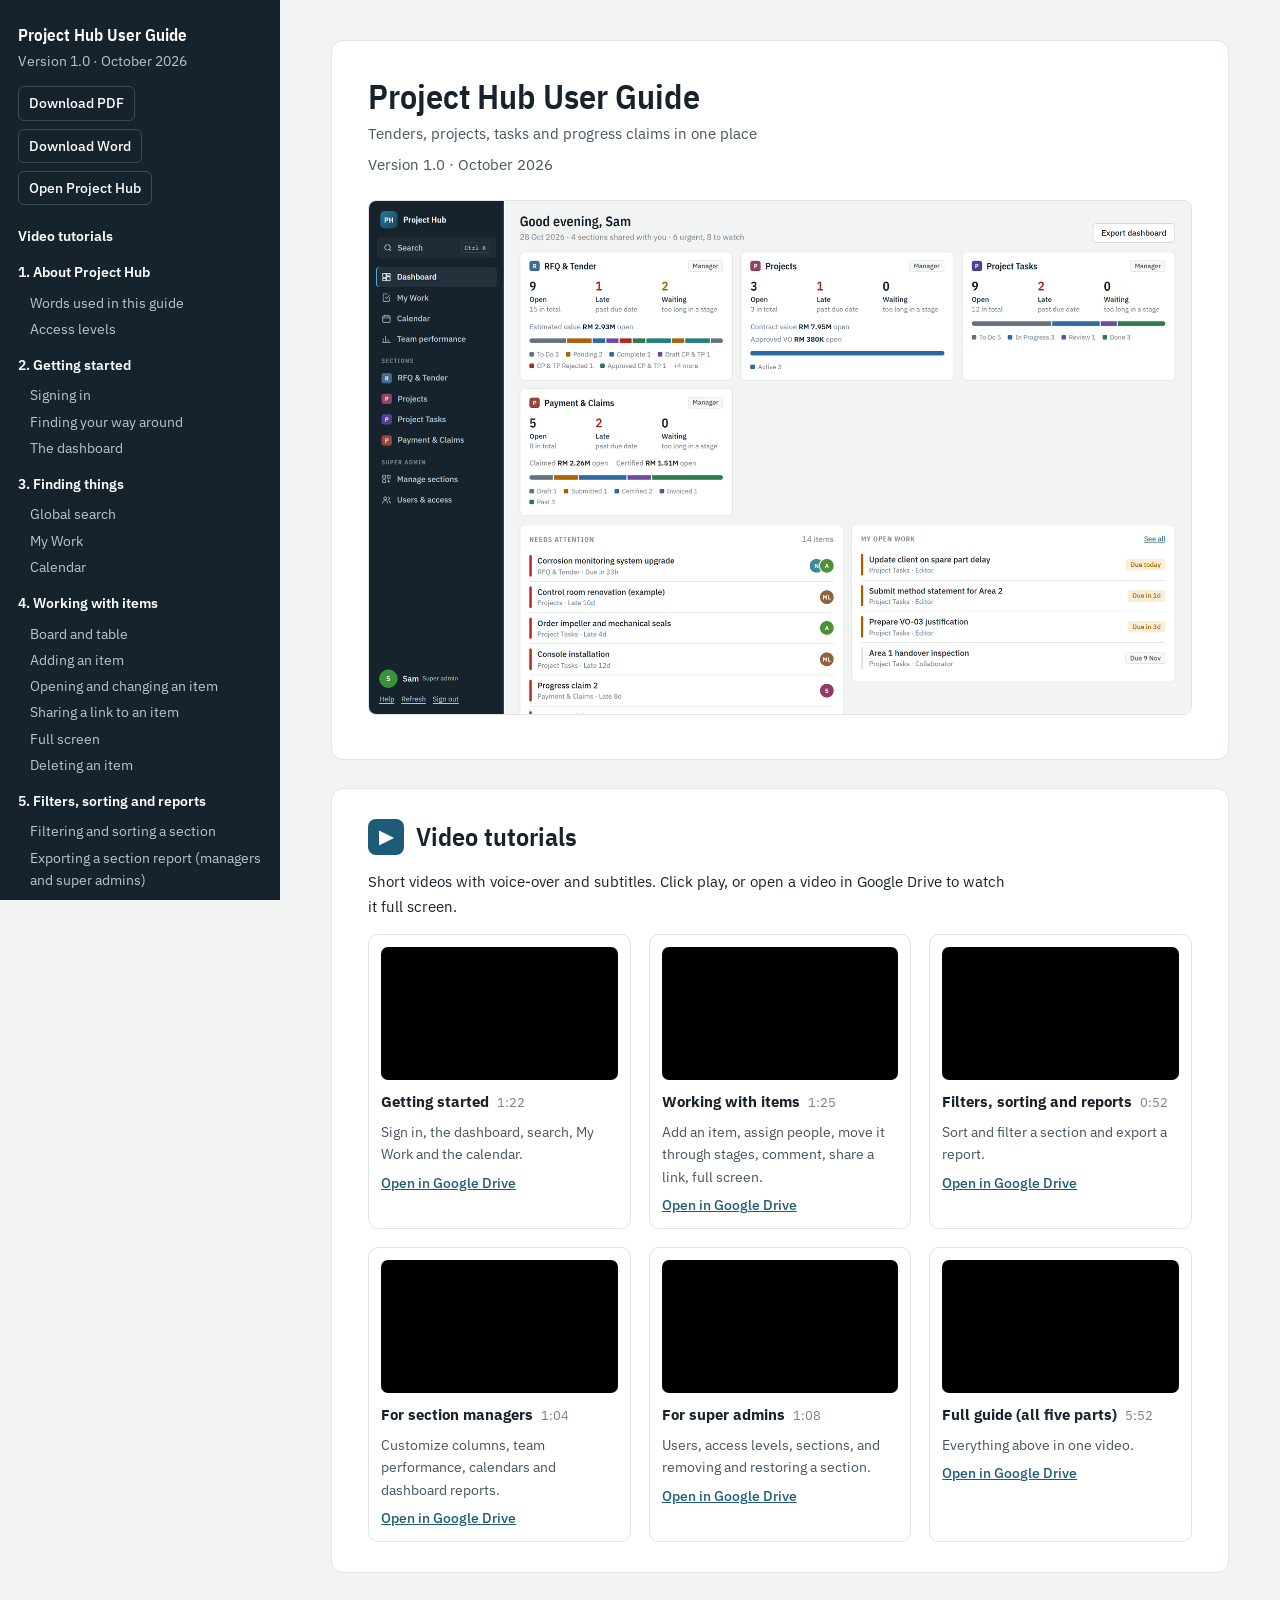
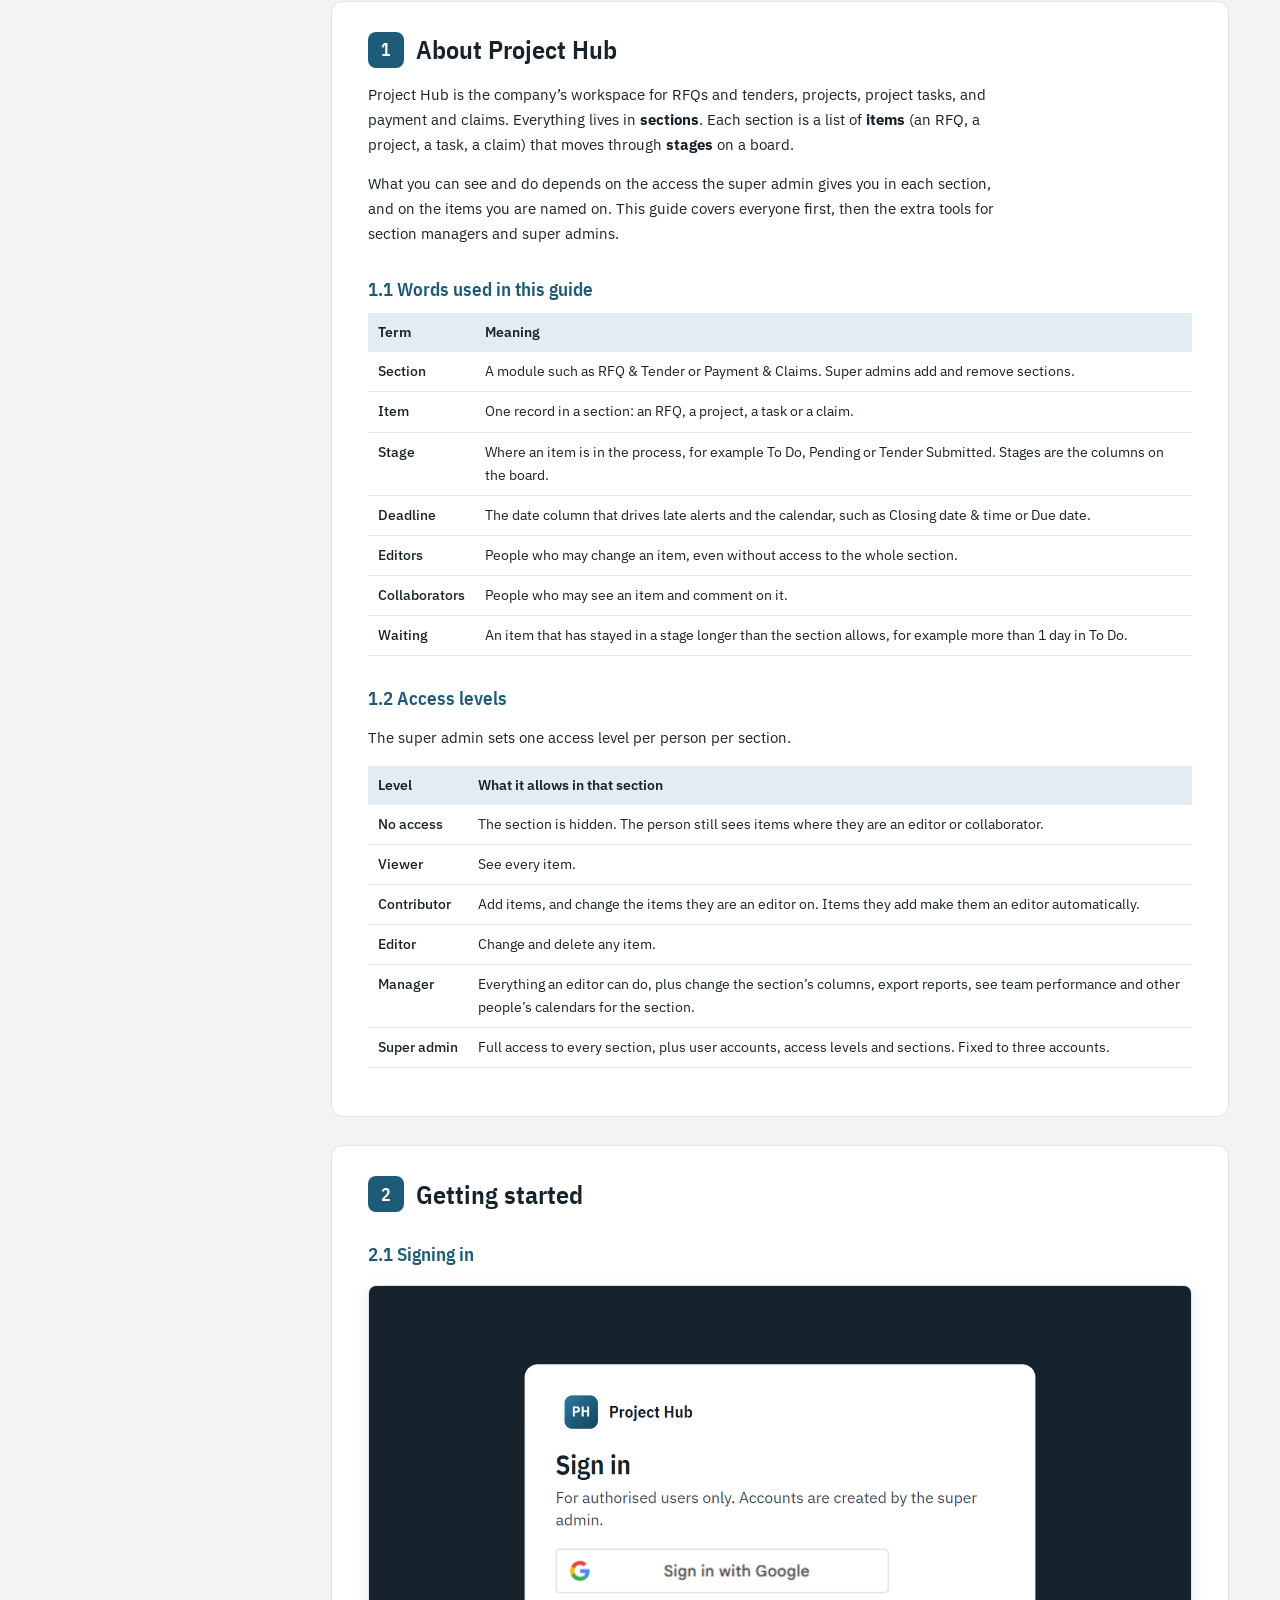
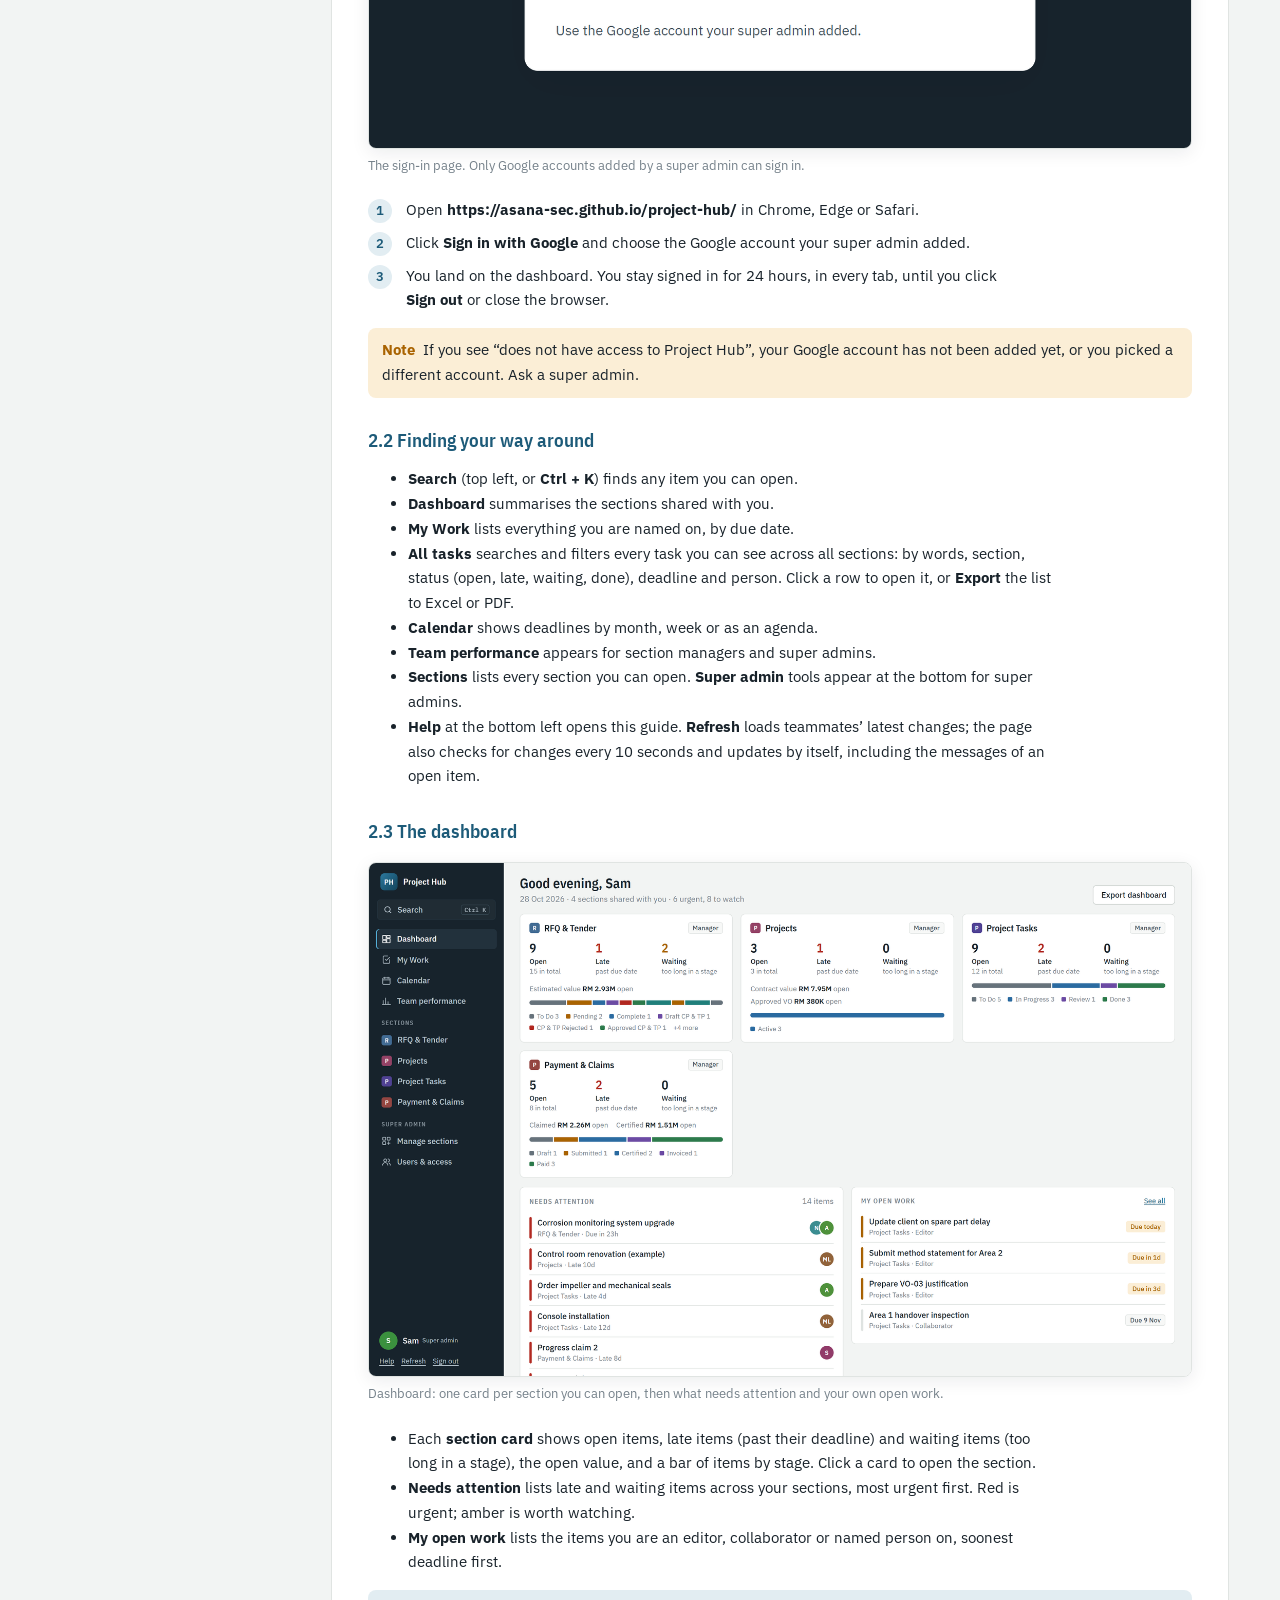
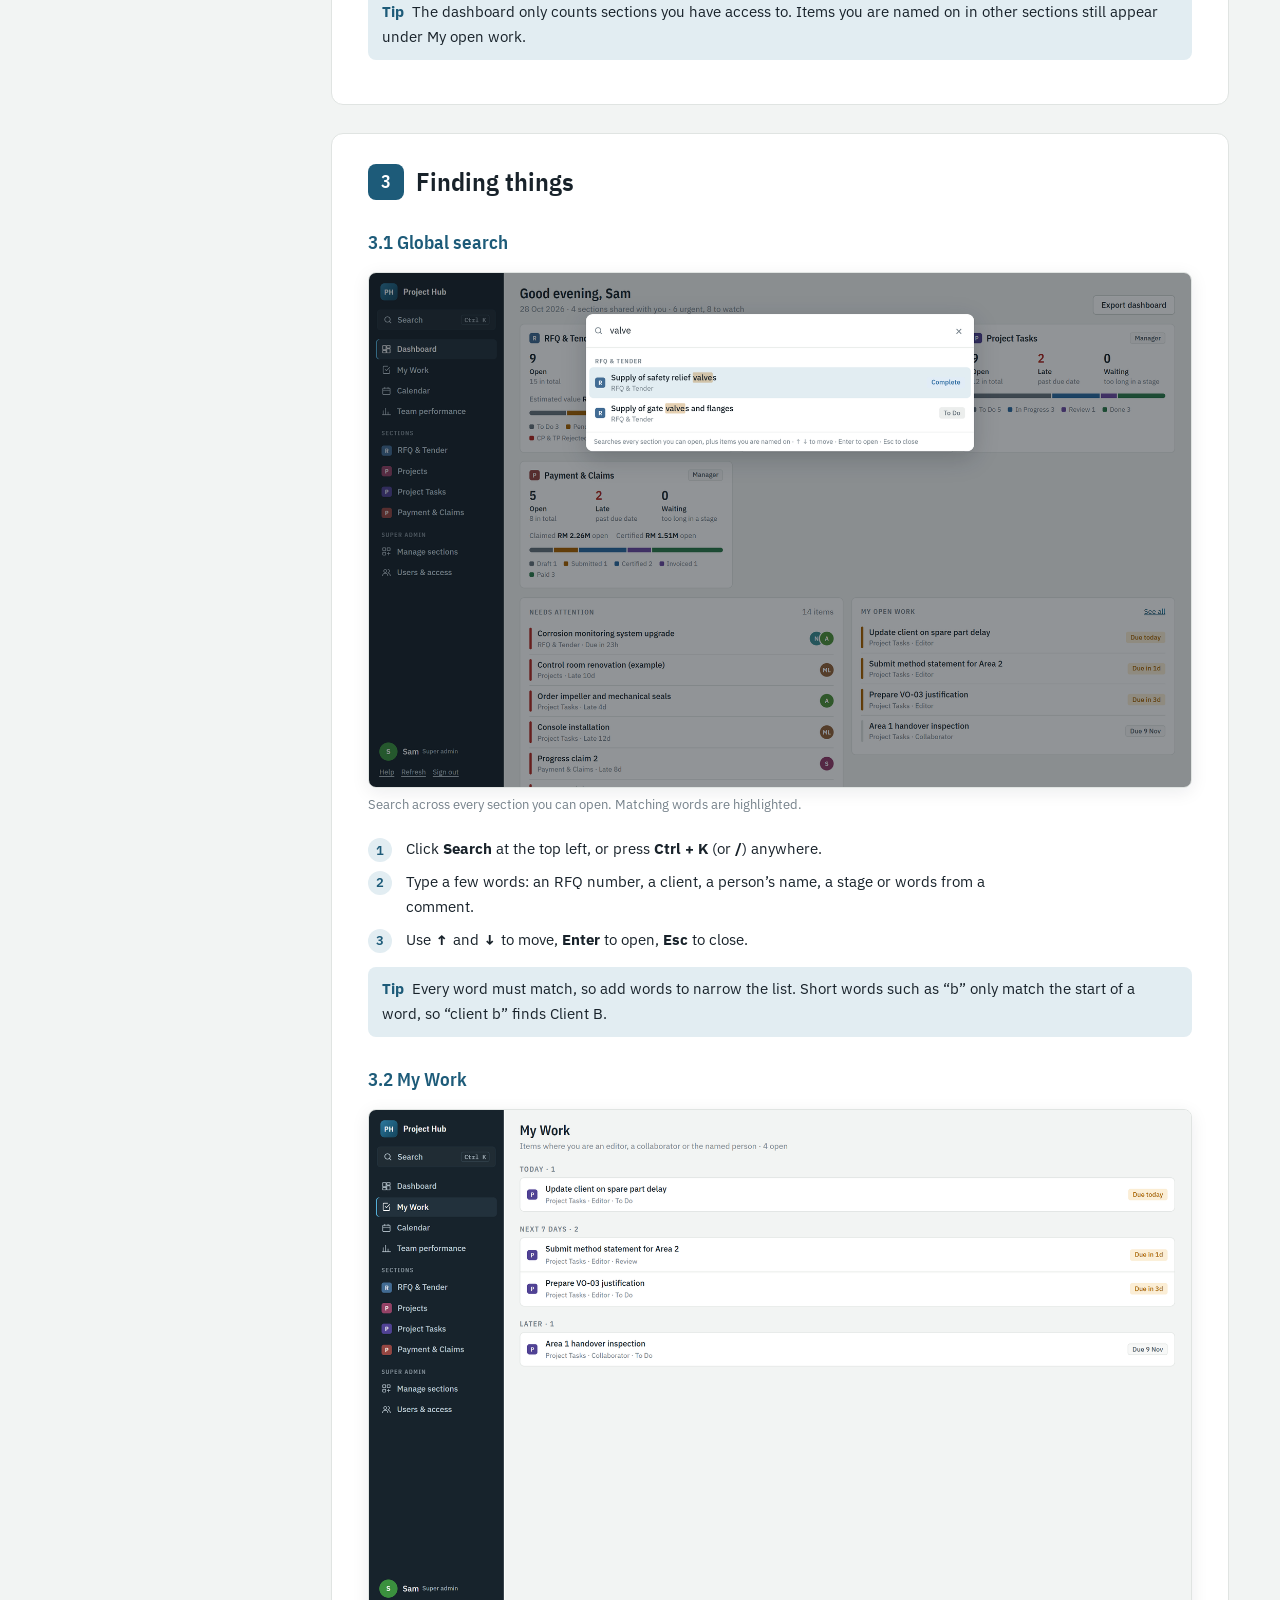
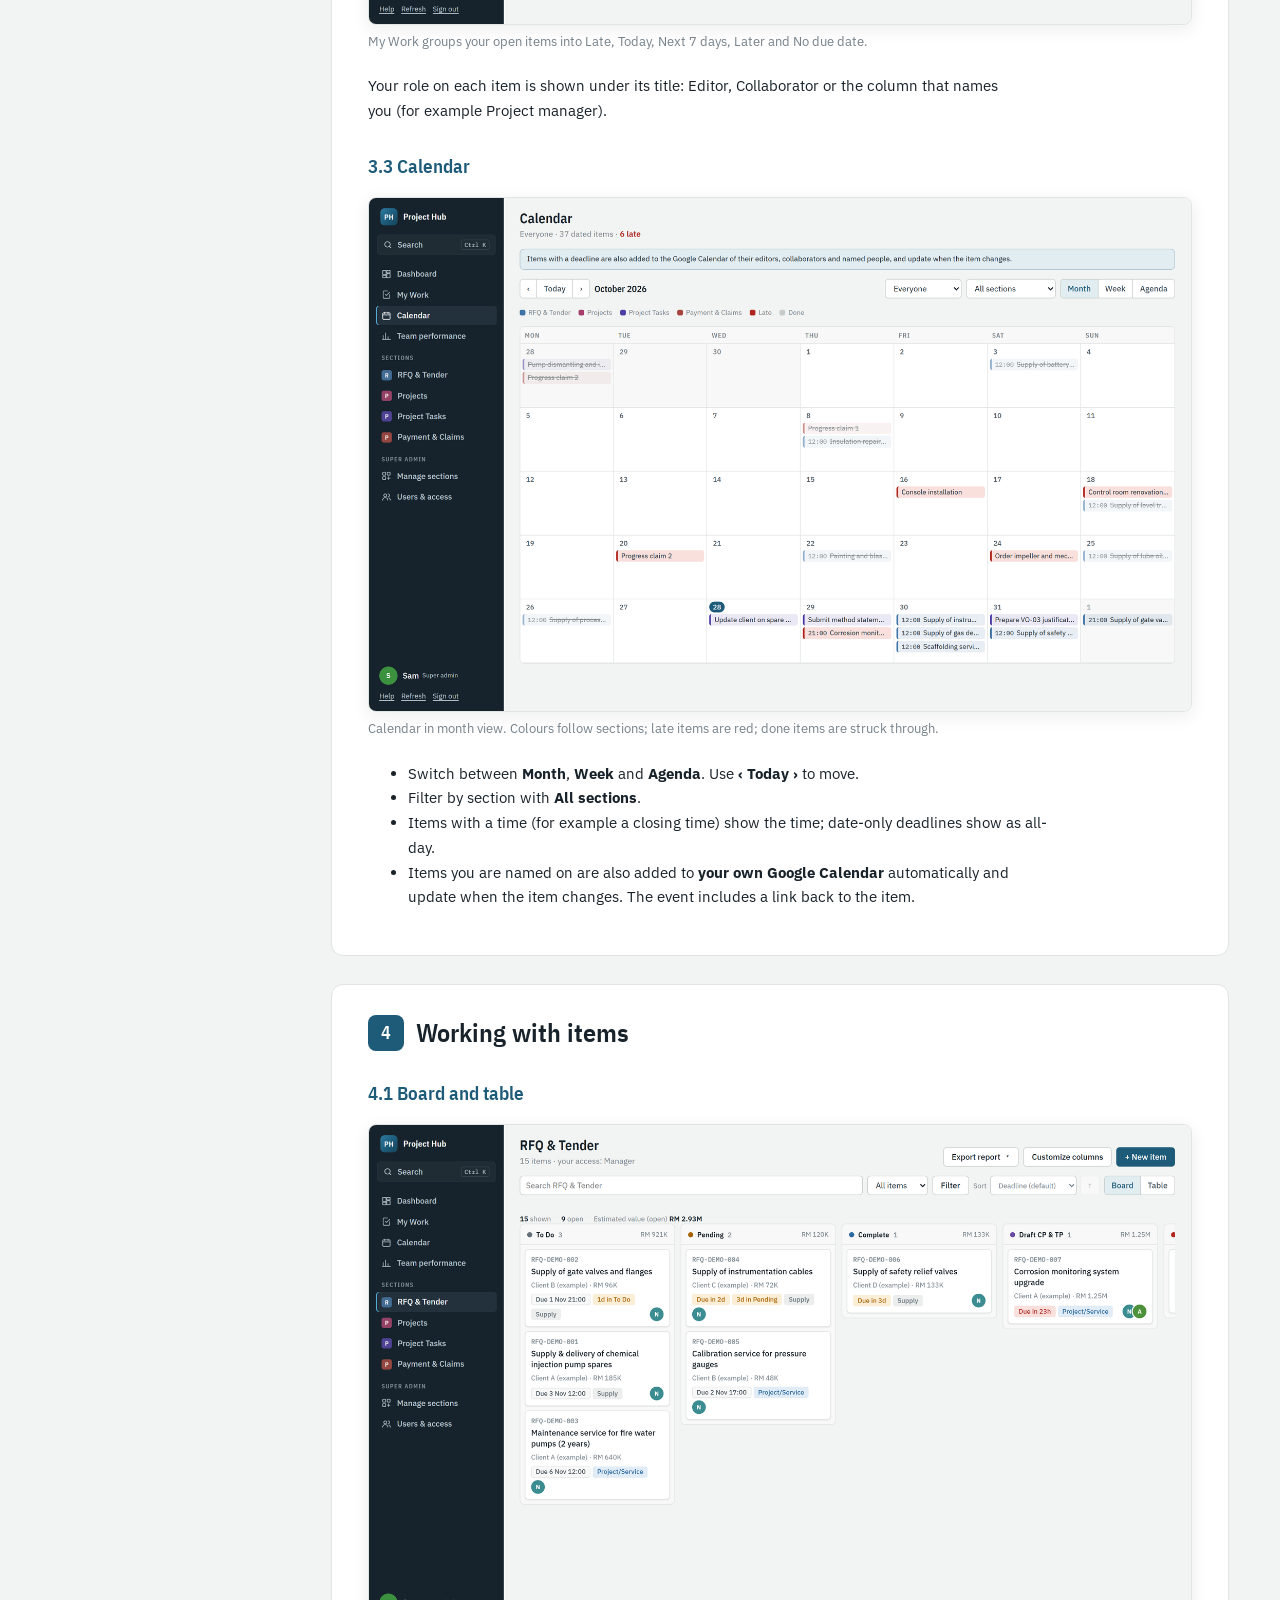
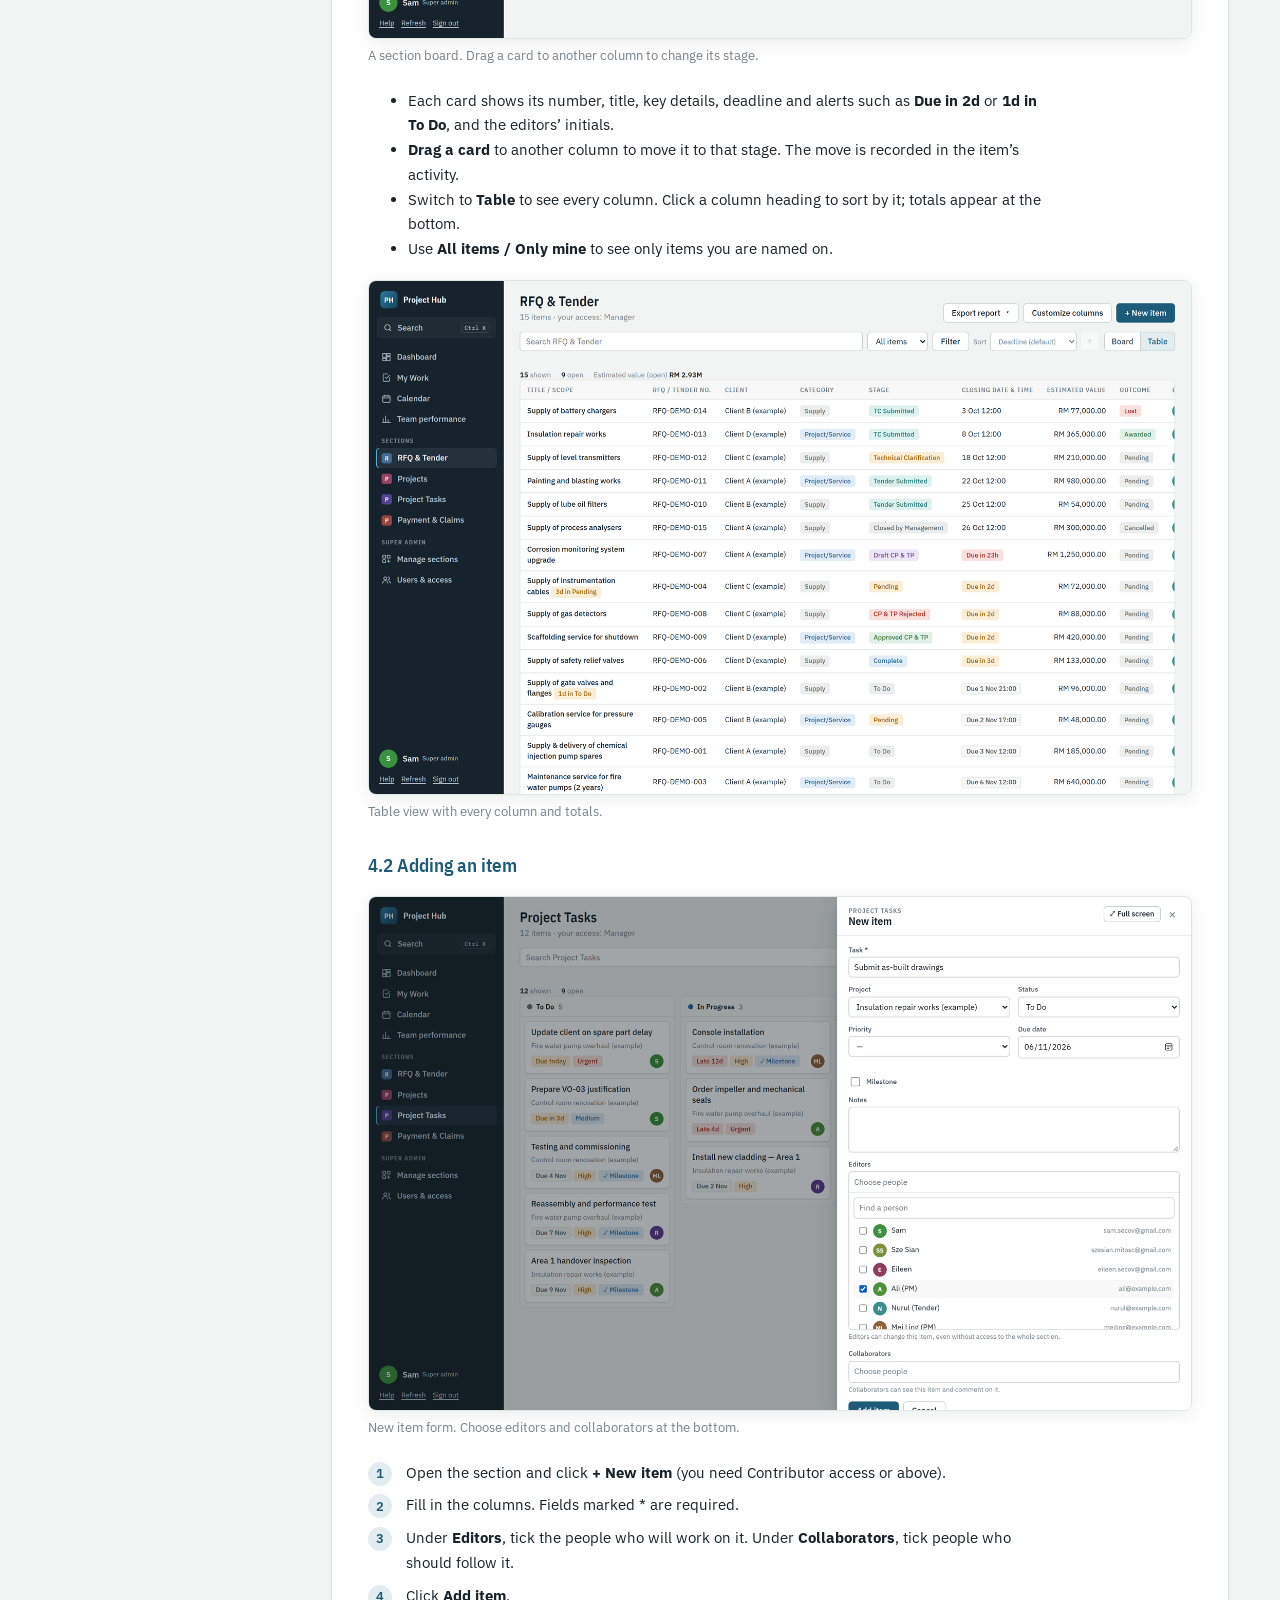
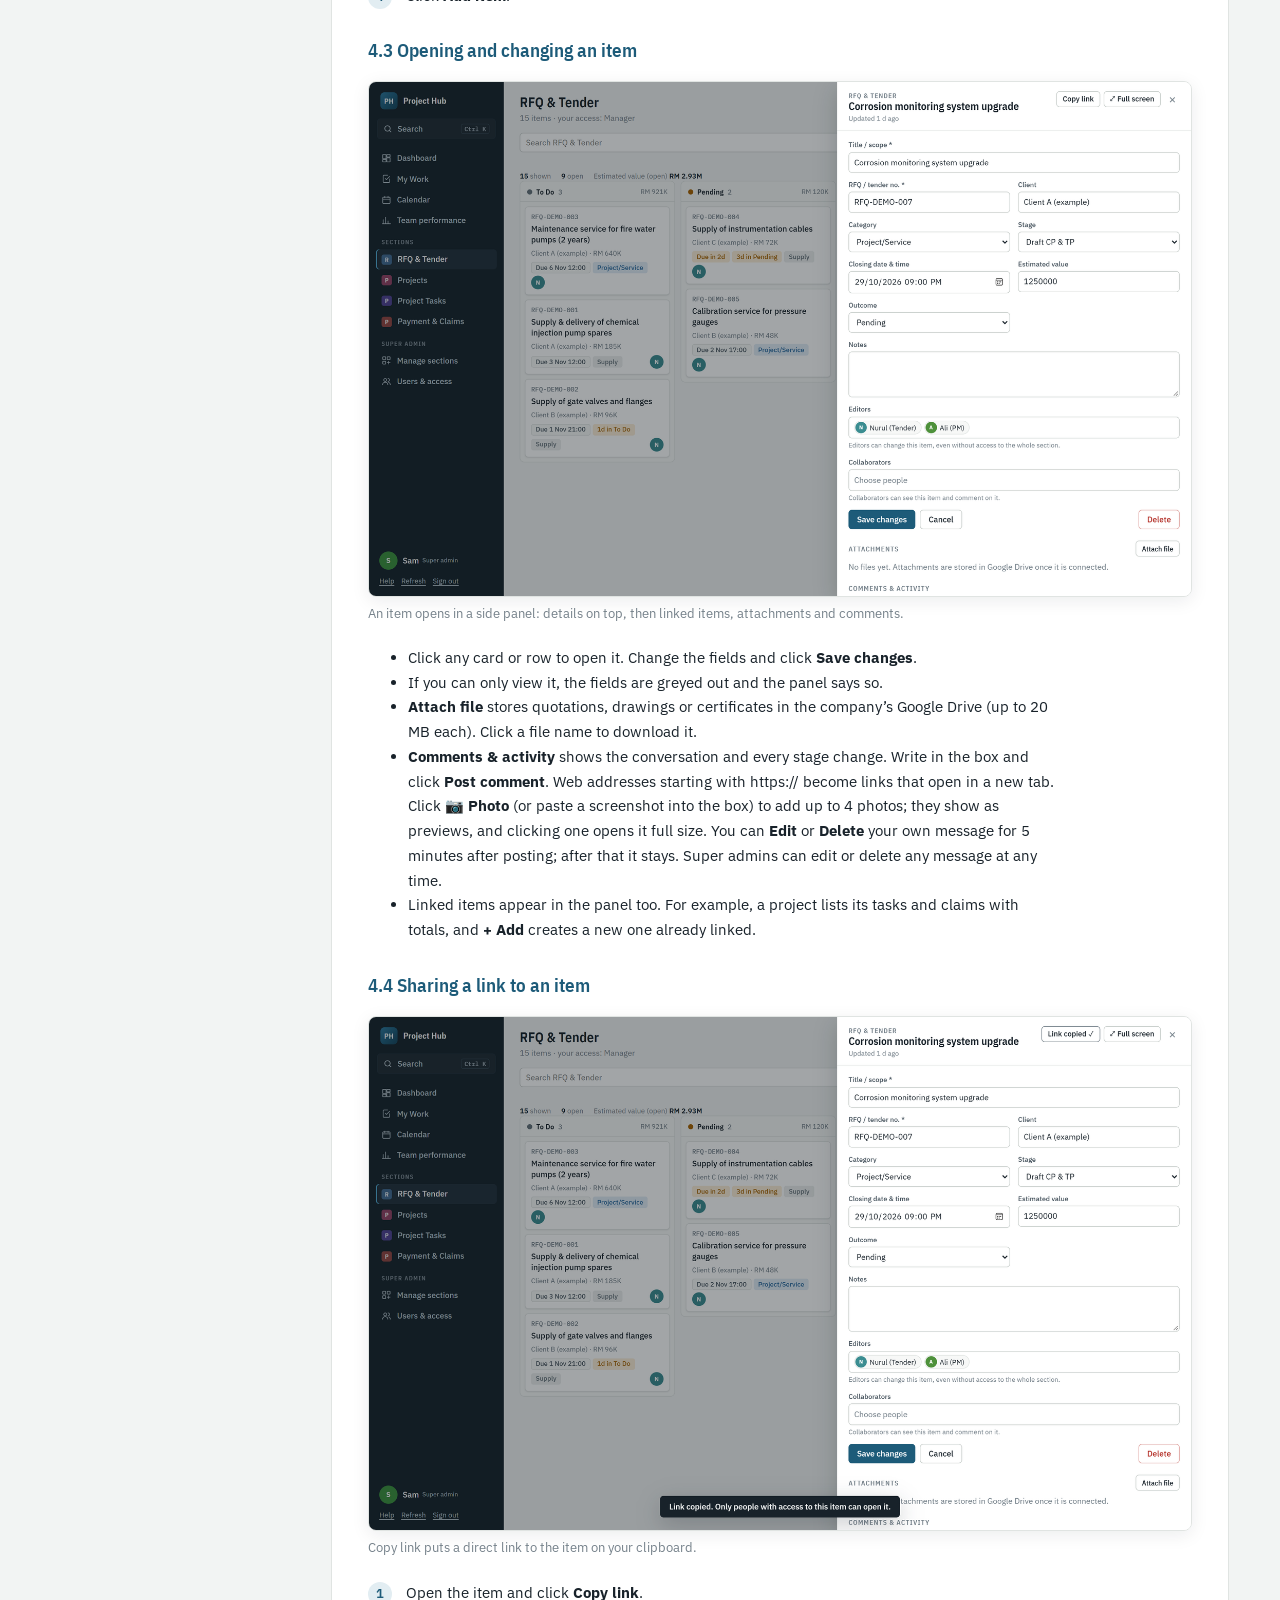
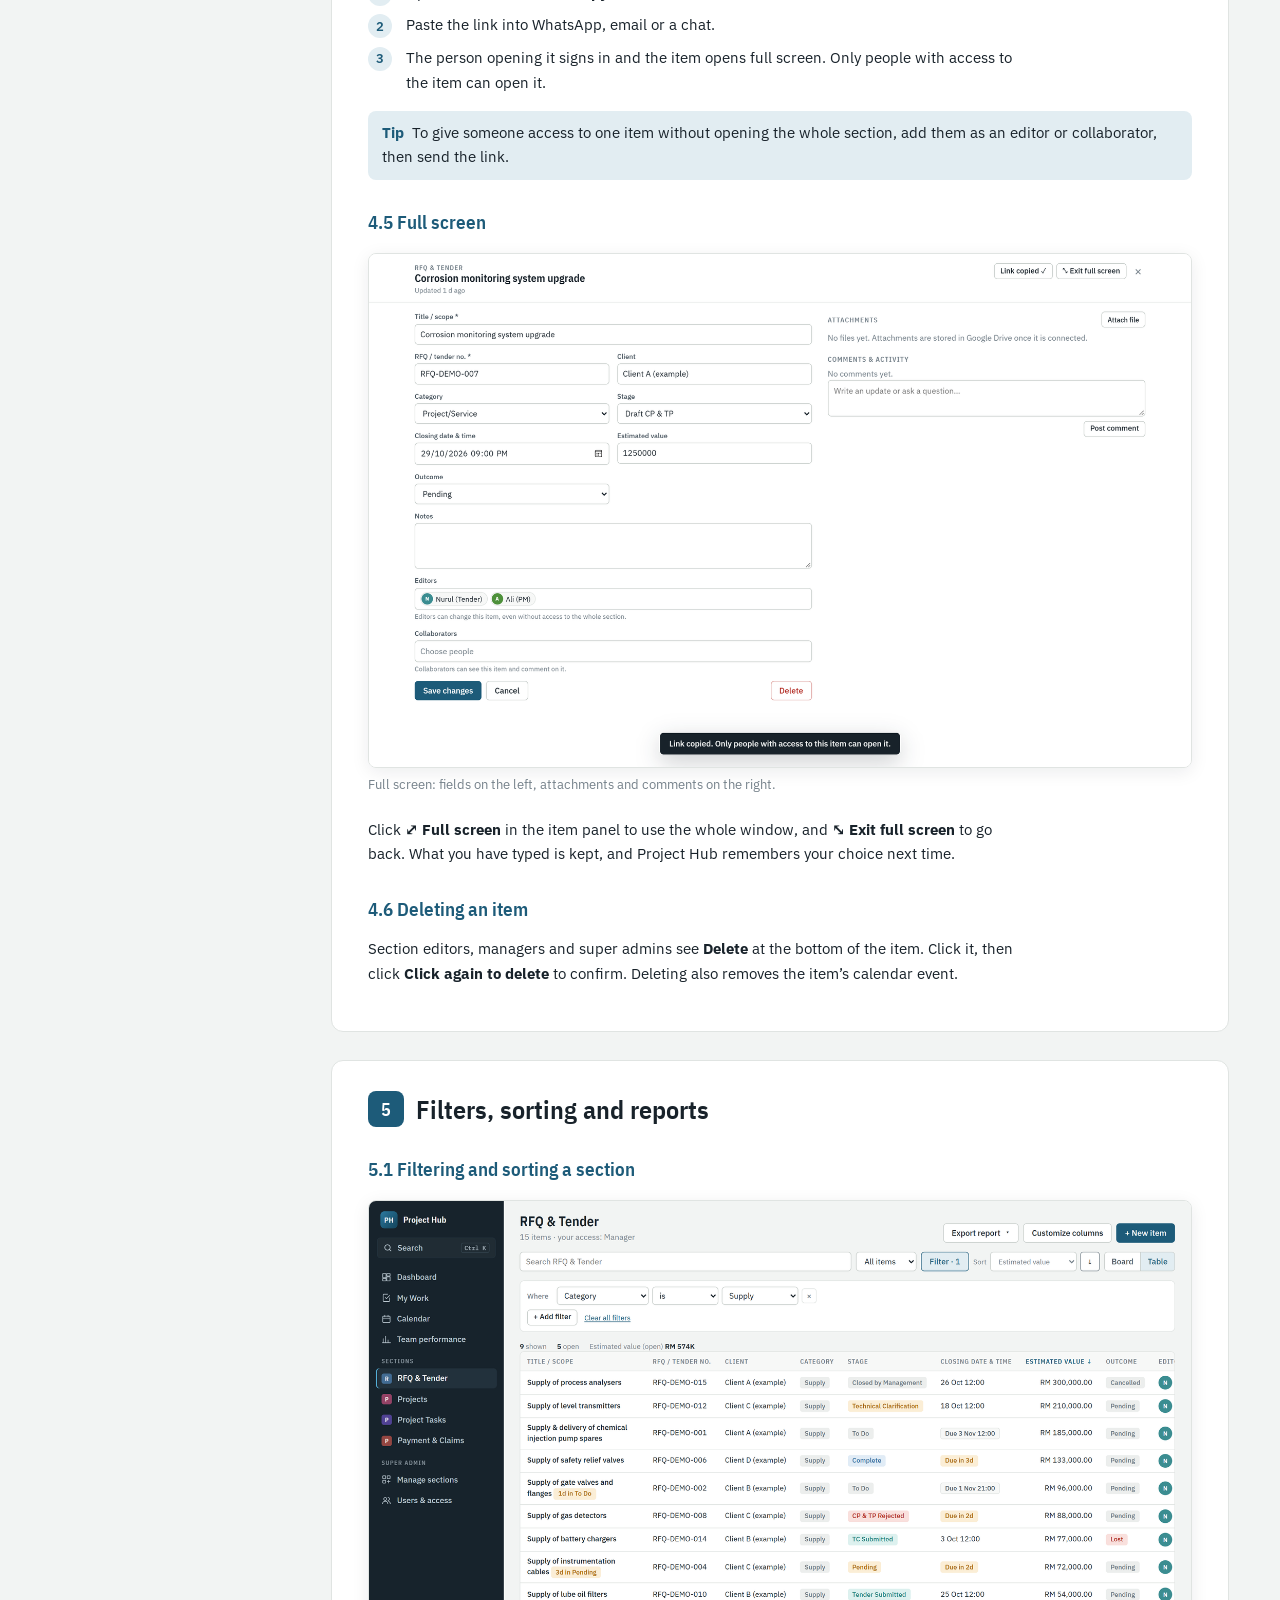
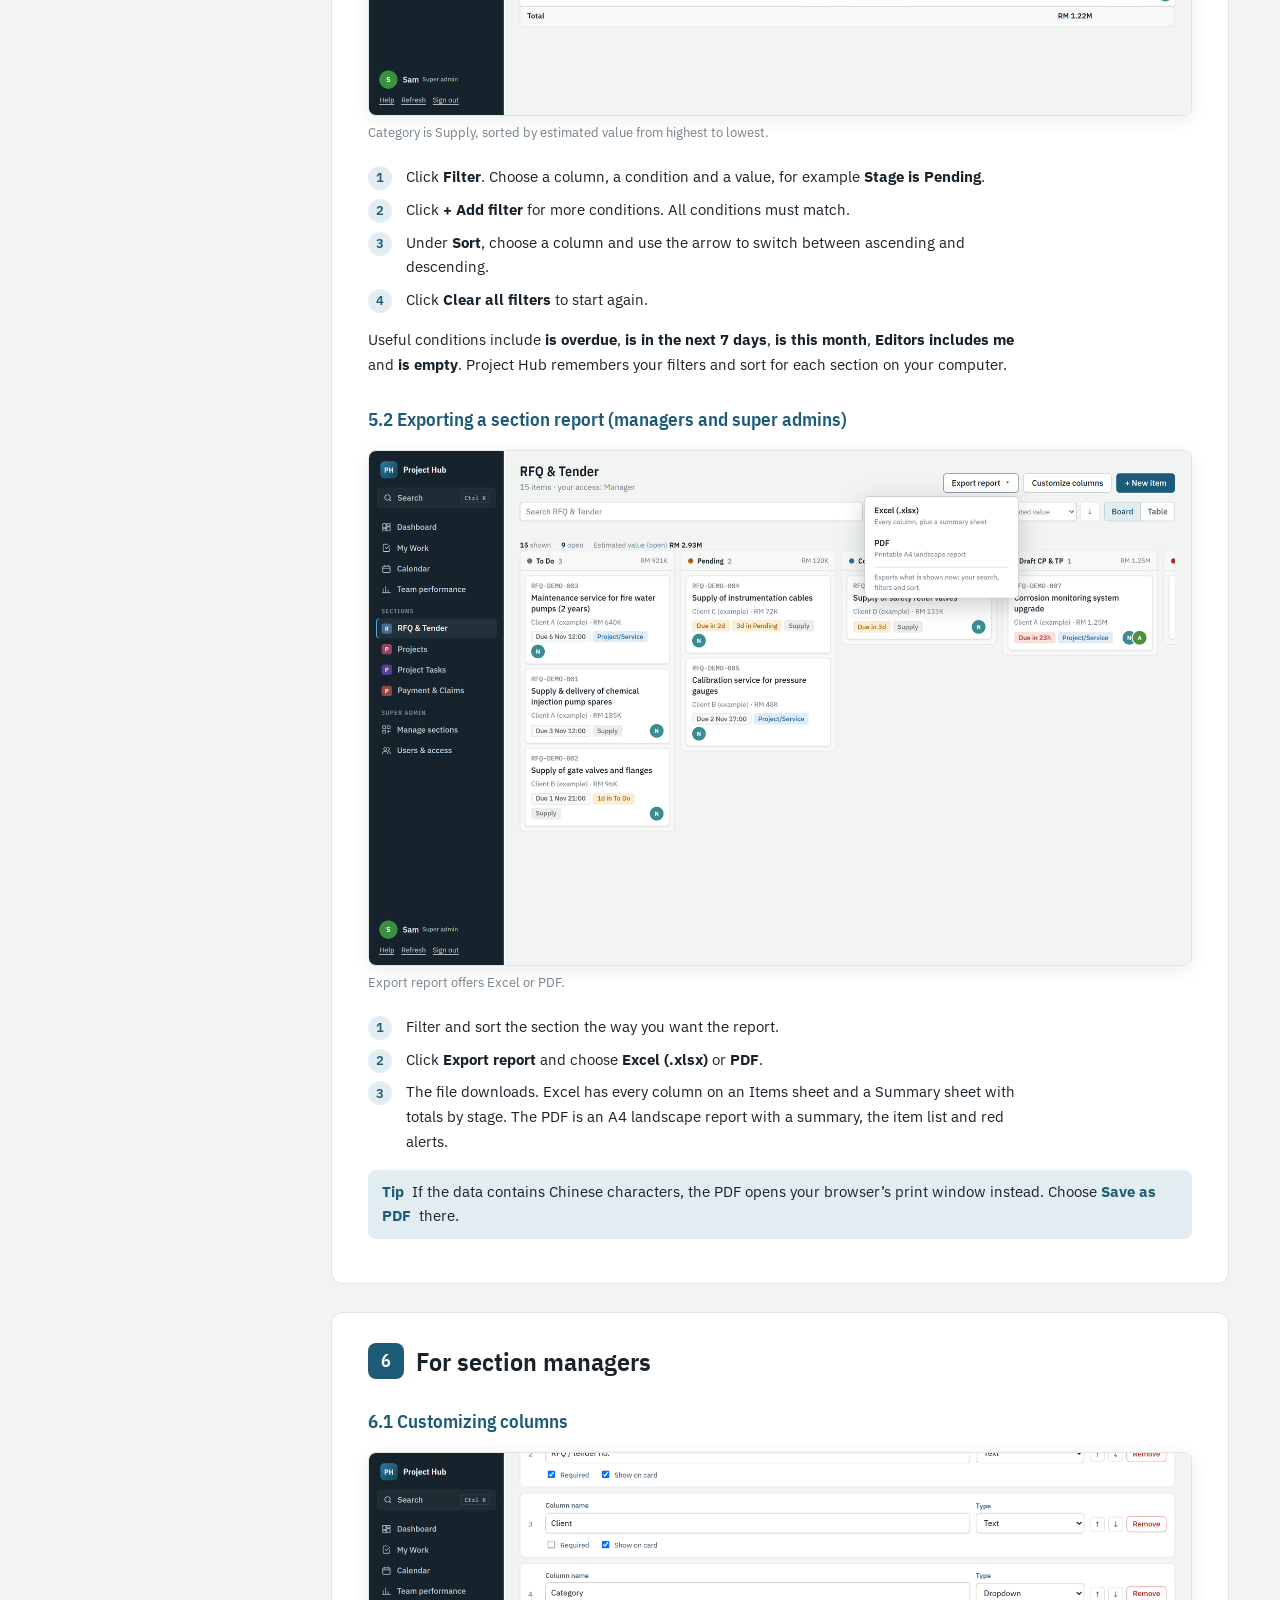
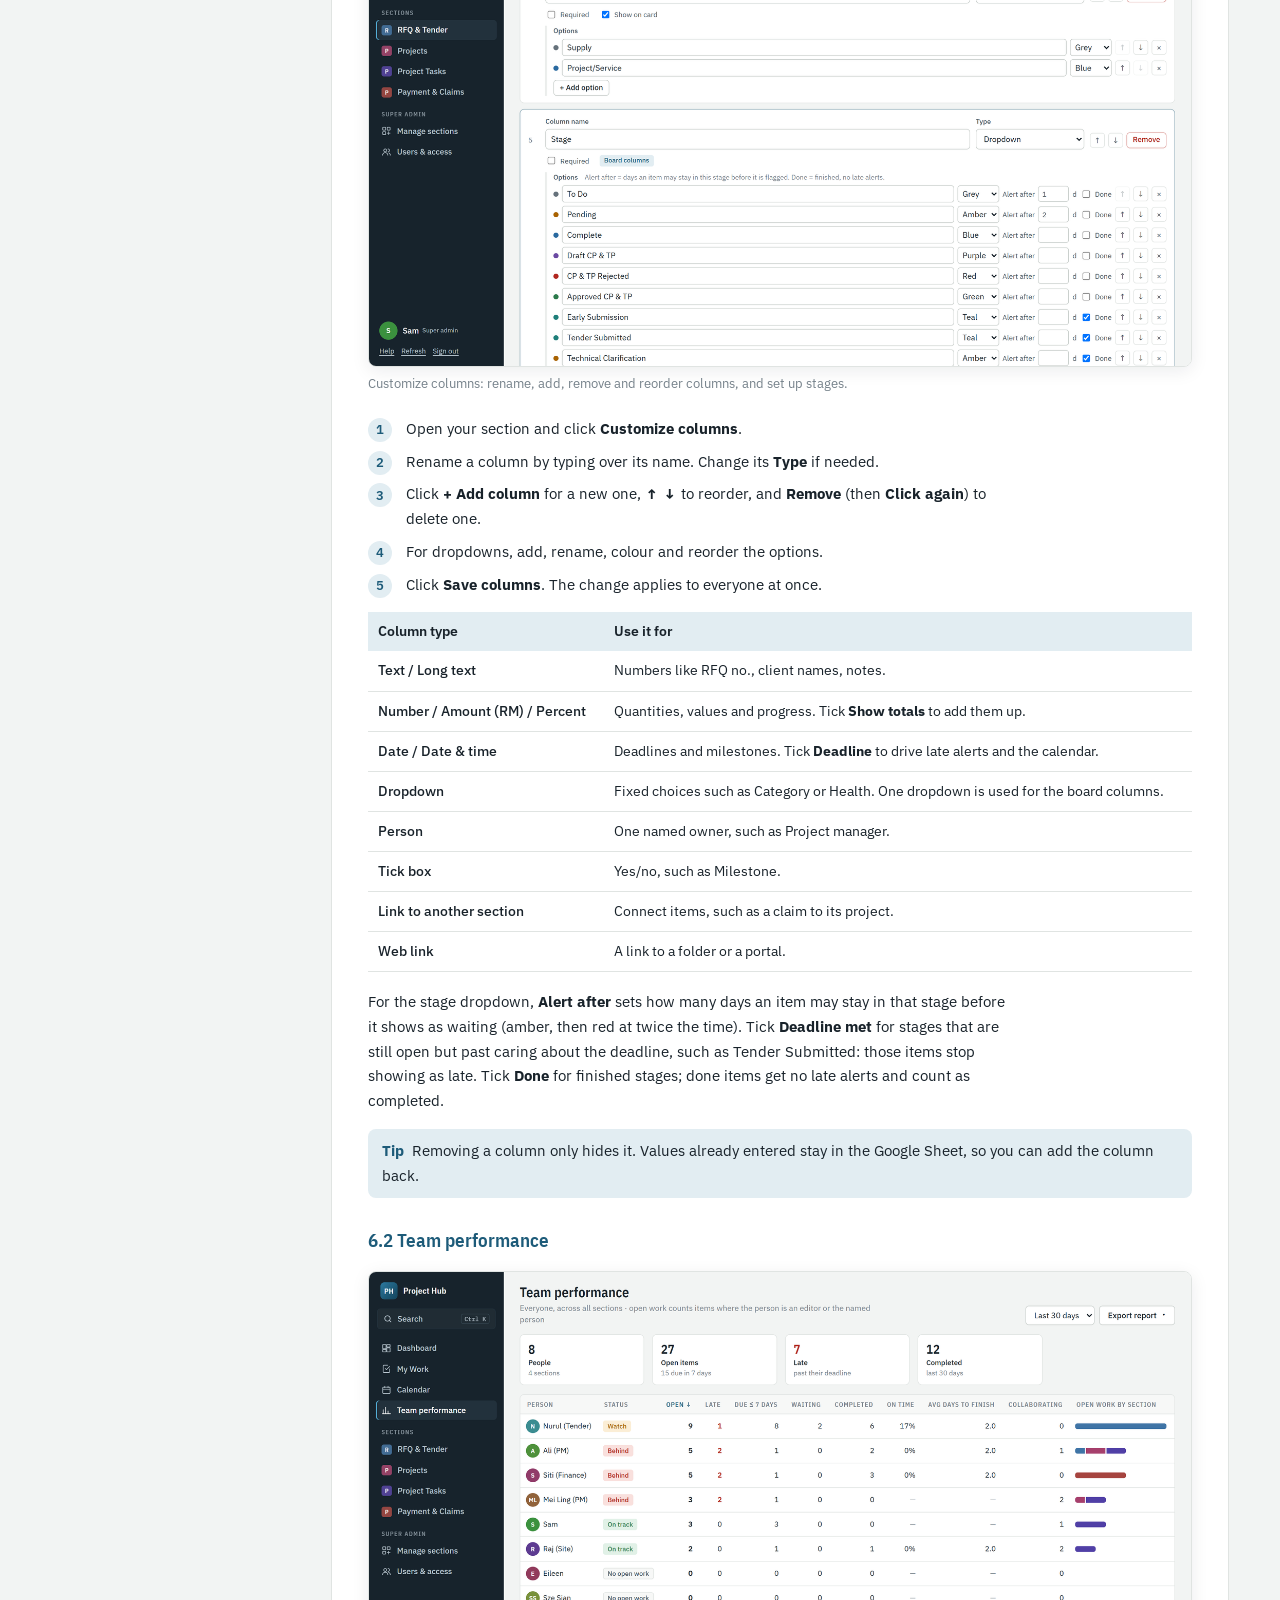
==== commit 8e3d8af4: "Message photos, 5-minute edit window, 24-hour sign-in, 10-second sync, All tasks - Messages: https:/" ====
--- a/help.html
+++ b/help.html
@@ -97,7 +97,7 @@
         <h3>For super admins <small>1:08</small></h3><p>Users, access levels, sections, and removing and restoring a section.</p>
         <a href="https://drive.google.com/file/d/1pXKX7fMlPotWcf5XEPdH3NHIHlYez0B9/view?usp=sharing" target="_blank" rel="noopener">Open in Google Drive</a><span class="plink">https://drive.google.com/file/d/1pXKX7fMlPotWcf5XEPdH3NHIHlYez0B9/view?usp=sharing</span></article><article class="vcard"><div class="vframe"><iframe src="https://drive.google.com/file/d/1YoClpq_5nF7vRe8OGtArs23vrlz2AKPI/preview" allow="autoplay; fullscreen" allowfullscreen loading="lazy" title="Full guide (all five parts)"></iframe></div>
         <h3>Full guide (all five parts) <small>5:52</small></h3><p>Everything above in one video.</p>
-        <a href="https://drive.google.com/file/d/1YoClpq_5nF7vRe8OGtArs23vrlz2AKPI/view?usp=sharing" target="_blank" rel="noopener">Open in Google Drive</a><span class="plink">https://drive.google.com/file/d/1YoClpq_5nF7vRe8OGtArs23vrlz2AKPI/view?usp=sharing</span></article></div></section><section class="chapter"><h1 id="about"><span>1</span>About Project Hub</h1><p>Project Hub is the company’s workspace for RFQs and tenders, projects, project tasks, and payment and claims. Everything lives in <b>sections</b>. Each section is a list of <b>items</b> (an RFQ, a project, a task, a claim) that moves through <b>stages</b> on a board.</p><p>What you can see and do depends on the access the super admin gives you in each section, and on the items you are named on. This guide covers everyone first, then the extra tools for section managers and super admins.</p><h2 id="about-words-used-in-this-guide">1.1 Words used in this guide</h2><div class="tw"><table><thead><tr><th>Term</th><th>Meaning</th></tr></thead><tbody><tr><td>Section</td><td>A module such as RFQ &amp; Tender or Payment &amp; Claims. Super admins add and remove sections.</td></tr><tr><td>Item</td><td>One record in a section: an RFQ, a project, a task or a claim.</td></tr><tr><td>Stage</td><td>Where an item is in the process, for example To Do, Pending or Tender Submitted. Stages are the columns on the board.</td></tr><tr><td>Deadline</td><td>The date column that drives late alerts and the calendar, such as Closing date &amp; time or Due date.</td></tr><tr><td>Editors</td><td>People who may change an item, even without access to the whole section.</td></tr><tr><td>Collaborators</td><td>People who may see an item and comment on it.</td></tr><tr><td>Waiting</td><td>An item that has stayed in a stage longer than the section allows, for example more than 1 day in To Do.</td></tr></tbody></table></div><h2 id="about-access-levels">1.2 Access levels</h2><p>The super admin sets one access level per person per section.</p><div class="tw"><table><thead><tr><th>Level</th><th>What it allows in that section</th></tr></thead><tbody><tr><td>No access</td><td>The section is hidden. The person still sees items where they are an editor or collaborator.</td></tr><tr><td>Viewer</td><td>See every item.</td></tr><tr><td>Contributor</td><td>Add items, and change the items they are an editor on. Items they add make them an editor automatically.</td></tr><tr><td>Editor</td><td>Change and delete any item.</td></tr><tr><td>Manager</td><td>Everything an editor can do, plus change the section’s columns, export reports, see team performance and other people’s calendars for the section.</td></tr><tr><td>Super admin</td><td>Full access to every section, plus user accounts, access levels and sections. Fixed to three accounts.</td></tr></tbody></table></div></section><section class="chapter"><h1 id="start"><span>2</span>Getting started</h1><h2 id="start-signing-in">2.1 Signing in</h2><figure><img src="guide/web/01_signin.png" alt="The sign-in page. Only Google accounts added by a super admin can sign in." loading="lazy"><figcaption>The sign-in page. Only Google accounts added by a super admin can sign in.</figcaption></figure><ol class="steps"><li>Open <b>https://asana-sec.github.io/project-hub/</b> in Chrome, Edge or Safari.</li><li>Click <b>Sign in with Google</b> and choose the Google account your super admin added.</li><li>You land on the dashboard. Your browser keeps you signed in for about an hour at a time; sign in again when asked.</li></ol><div class="callout warn"><b>Note</b> If you see “does not have access to Project Hub”, your Google account has not been added yet, or you picked a different account. Ask a super admin.</div><h2 id="start-finding-your-way-around">2.2 Finding your way around</h2><ul><li><b>Search</b> (top left, or <b>Ctrl + K</b>) finds any item you can open.</li><li><b>Dashboard</b> summarises the sections shared with you.</li><li><b>My Work</b> lists everything you are named on, by due date.</li><li><b>Calendar</b> shows deadlines by month, week or as an agenda.</li><li><b>Team performance</b> appears for section managers and super admins.</li><li><b>Sections</b> lists every section you can open. <b>Super admin</b> tools appear at the bottom for super admins.</li><li><b>Help</b> at the bottom left opens this guide. <b>Refresh</b> loads teammates’ latest changes; the page also refreshes by itself every 90 seconds.</li></ul><h2 id="start-the-dashboard">2.3 The dashboard</h2><figure><img src="guide/web/02_dashboard.png" alt="Dashboard: one card per section you can open, then what needs attention and your own open work." loading="lazy"><figcaption>Dashboard: one card per section you can open, then what needs attention and your own open work.</figcaption></figure><ul><li>Each <b>section card</b> shows open items, late items (past their deadline) and waiting items (too long in a stage), the open value, and a bar of items by stage. Click a card to open the section.</li><li><b>Needs attention</b> lists late and waiting items across your sections, most urgent first. Red is urgent; amber is worth watching.</li><li><b>My open work</b> lists the items you are an editor, collaborator or named person on, soonest deadline first.</li></ul><div class="callout tip"><b>Tip</b> The dashboard only counts sections you have access to. Items you are named on in other sections still appear under My open work.</div></section><section class="chapter"><h1 id="find"><span>3</span>Finding things</h1><h2 id="find-global-search">3.1 Global search</h2><figure><img src="guide/web/03_search.png" alt="Search across every section you can open. Matching words are highlighted." loading="lazy"><figcaption>Search across every section you can open. Matching words are highlighted.</figcaption></figure><ol class="steps"><li>Click <b>Search</b> at the top left, or press <b>Ctrl + K</b> (or <b>/</b>) anywhere.</li><li>Type a few words: an RFQ number, a client, a person’s name, a stage or words from a comment.</li><li>Use <b>↑</b> and <b>↓</b> to move, <b>Enter</b> to open, <b>Esc</b> to close.</li></ol><div class="callout tip"><b>Tip</b> Every word must match, so add words to narrow the list. Short words such as “b” only match the start of a word, so “client b” finds Client B.</div><h2 id="find-my-work">3.2 My Work</h2><figure><img src="guide/web/12_mywork.png" alt="My Work groups your open items into Late, Today, Next 7 days, Later and No due date." loading="lazy"><figcaption>My Work groups your open items into Late, Today, Next 7 days, Later and No due date.</figcaption></figure><p>Your role on each item is shown under its title: Editor, Collaborator or the column that names you (for example Project manager).</p><h2 id="find-calendar">3.3 Calendar</h2><figure><img src="guide/web/13_calendar.png" alt="Calendar in month view. Colours follow sections; late items are red; done items are struck through." loading="lazy"><figcaption>Calendar in month view. Colours follow sections; late items are red; done items are struck through.</figcaption></figure><ul><li>Switch between <b>Month</b>, <b>Week</b> and <b>Agenda</b>. Use <b>‹ Today ›</b> to move.</li><li>Filter by section with <b>All sections</b>.</li><li>Items with a time (for example a closing time) show the time; date-only deadlines show as all-day.</li><li>Items you are named on are also added to <b>your own Google Calendar</b> automatically and update when the item changes. The event includes a link back to the item.</li></ul></section><section class="chapter"><h1 id="items"><span>4</span>Working with items</h1><h2 id="items-board-and-table">4.1 Board and table</h2><figure><img src="guide/web/04_board.png" alt="A section board. Drag a card to another column to change its stage." loading="lazy"><figcaption>A section board. Drag a card to another column to change its stage.</figcaption></figure><ul><li>Each card shows its number, title, key details, deadline and alerts such as <b>Due in 2d</b> or <b>1d in To Do</b>, and the editors’ initials.</li><li><b>Drag a card</b> to another column to move it to that stage. The move is recorded in the item’s activity.</li><li>Switch to <b>Table</b> to see every column. Click a column heading to sort by it; totals appear at the bottom.</li><li>Use <b>All items / Only mine</b> to see only items you are named on.</li></ul><figure><img src="guide/web/05_table.png" alt="Table view with every column and totals." loading="lazy"><figcaption>Table view with every column and totals.</figcaption></figure><h2 id="items-adding-an-item">4.2 Adding an item</h2><figure><img src="guide/web/11_new_item.png" alt="New item form. Choose editors and collaborators at the bottom." loading="lazy"><figcaption>New item form. Choose editors and collaborators at the bottom.</figcaption></figure><ol class="steps"><li>Open the section and click <b>+ New item</b> (you need Contributor access or above).</li><li>Fill in the columns. Fields marked * are required.</li><li>Under <b>Editors</b>, tick the people who will work on it. Under <b>Collaborators</b>, tick people who should follow it.</li><li>Click <b>Add item</b>.</li></ol><h2 id="items-opening-and-changing-an-item">4.3 Opening and changing an item</h2><figure><img src="guide/web/08_item.png" alt="An item opens in a side panel: details on top, then linked items, attachments and comments." loading="lazy"><figcaption>An item opens in a side panel: details on top, then linked items, attachments and comments.</figcaption></figure><ul><li>Click any card or row to open it. Change the fields and click <b>Save changes</b>.</li><li>If you can only view it, the fields are greyed out and the panel says so.</li><li><b>Attach file</b> stores quotations, drawings or certificates in the company’s Google Drive (up to 20 MB each). Click a file name to download it.</li><li><b>Comments &amp; activity</b> shows the conversation and every stage change. Write in the box and click <b>Post comment</b>.</li><li>Linked items appear in the panel too. For example, a project lists its tasks and claims with totals, and <b>+ Add</b> creates a new one already linked.</li></ul><h2 id="items-sharing-a-link-to-an-item">4.4 Sharing a link to an item</h2><figure><img src="guide/web/09_copy_link.png" alt="Copy link puts a direct link to the item on your clipboard." loading="lazy"><figcaption>Copy link puts a direct link to the item on your clipboard.</figcaption></figure><ol class="steps"><li>Open the item and click <b>Copy link</b>.</li><li>Paste the link into WhatsApp, email or a chat.</li><li>The person opening it signs in and the item opens full screen. Only people with access to the item can open it.</li></ol><div class="callout tip"><b>Tip</b> To give someone access to one item without opening the whole section, add them as an editor or collaborator, then send the link.</div><h2 id="items-full-screen">4.5 Full screen</h2><figure><img src="guide/web/10_item_full.png" alt="Full screen: fields on the left, attachments and comments on the right." loading="lazy"><figcaption>Full screen: fields on the left, attachments and comments on the right.</figcaption></figure><p>Click <b>⤢ Full screen</b> in the item panel to use the whole window, and <b>⤡ Exit full screen</b> to go back. What you have typed is kept, and Project Hub remembers your choice next time.</p><h2 id="items-deleting-an-item">4.6 Deleting an item</h2><p>Section editors, managers and super admins see <b>Delete</b> at the bottom of the item. Click it, then click <b>Click again to delete</b> to confirm. Deleting also removes the item’s calendar event.</p></section><section class="chapter"><h1 id="reports"><span>5</span>Filters, sorting and reports</h1><h2 id="reports-filtering-and-sorting-a-section">5.1 Filtering and sorting a section</h2><figure><img src="guide/web/06_filter.png" alt="Category is Supply, sorted by estimated value from highest to lowest." loading="lazy"><figcaption>Category is Supply, sorted by estimated value from highest to lowest.</figcaption></figure><ol class="steps"><li>Click <b>Filter</b>. Choose a column, a condition and a value, for example <b>Stage is Pending</b>.</li><li>Click <b>+ Add filter</b> for more conditions. All conditions must match.</li><li>Under <b>Sort</b>, choose a column and use the arrow to switch between ascending and descending.</li><li>Click <b>Clear all filters</b> to start again.</li></ol><p>Useful conditions include <b>is overdue</b>, <b>is in the next 7 days</b>, <b>is this month</b>, <b>Editors includes me</b> and <b>is empty</b>. Project Hub remembers your filters and sort for each section on your computer.</p><h2 id="reports-exporting-a-section-report-managers-and-super-admins">5.2 Exporting a section report (managers and super admins)</h2><figure><img src="guide/web/07_export_menu.png" alt="Export report offers Excel or PDF." loading="lazy"><figcaption>Export report offers Excel or PDF.</figcaption></figure><ol class="steps"><li>Filter and sort the section the way you want the report.</li><li>Click <b>Export report</b> and choose <b>Excel (.xlsx)</b> or <b>PDF</b>.</li><li>The file downloads. Excel has every column on an Items sheet and a Summary sheet with totals by stage. The PDF is an A4 landscape report with a summary, the item list and red alerts.</li></ol><div class="callout tip"><b>Tip</b> If the data contains Chinese characters, the PDF opens your browser’s print window instead. Choose <b>Save as PDF</b> there.</div></section><section class="chapter"><h1 id="managers"><span>6</span>For section managers</h1><h2 id="managers-customizing-columns">6.1 Customizing columns</h2><figure><img src="guide/web/14_customize.png" alt="Customize columns: rename, add, remove and reorder columns, and set up stages." loading="lazy"><figcaption>Customize columns: rename, add, remove and reorder columns, and set up stages.</figcaption></figure><ol class="steps"><li>Open your section and click <b>Customize columns</b>.</li><li>Rename a column by typing over its name. Change its <b>Type</b> if needed.</li><li>Click <b>+ Add column</b> for a new one, <b>↑ ↓</b> to reorder, and <b>Remove</b> (then <b>Click again</b>) to delete one.</li><li>For dropdowns, add, rename, colour and reorder the options.</li><li>Click <b>Save columns</b>. The change applies to everyone at once.</li></ol><div class="tw"><table><thead><tr><th>Column type</th><th>Use it for</th></tr></thead><tbody><tr><td>Text / Long text</td><td>Numbers like RFQ no., client names, notes.</td></tr><tr><td>Number / Amount (RM) / Percent</td><td>Quantities, values and progress. Tick <b>Show totals</b> to add them up.</td></tr><tr><td>Date / Date &amp; time</td><td>Deadlines and milestones. Tick <b>Deadline</b> to drive late alerts and the calendar.</td></tr><tr><td>Dropdown</td><td>Fixed choices such as Category or Health. One dropdown is used for the board columns.</td></tr><tr><td>Person</td><td>One named owner, such as Project manager.</td></tr><tr><td>Tick box</td><td>Yes/no, such as Milestone.</td></tr><tr><td>Link to another section</td><td>Connect items, such as a claim to its project.</td></tr><tr><td>Web link</td><td>A link to a folder or a portal.</td></tr></tbody></table></div><p>For the stage dropdown, <b>Alert after</b> sets how many days an item may stay in that stage before it shows as waiting (amber, then red at twice the time). Tick <b>Deadline met</b> for stages that are still open but past caring about the deadline, such as Tender Submitted: those items stop showing as late. Tick <b>Done</b> for finished stages; done items get no late alerts and count as completed.</p><div class="callout tip"><b>Tip</b> Removing a column only hides it. Values already entered stay in the Google Sheet, so you can add the column back.</div><h2 id="managers-team-performance">6.2 Team performance</h2><figure><img src="guide/web/15_performance.png" alt="Team performance: workload and completion per person, with open work split by section." loading="lazy"><figcaption>Team performance: workload and completion per person, with open work split by section.</figcaption></figure><div class="tw"><table><thead><tr><th>Column</th><th>Meaning</th></tr></thead><tbody><tr><td>Open</td><td>Unfinished items where the person is an editor or the named person.</td></tr><tr><td>Late</td><td>Open items past their deadline.</td></tr><tr><td>Due ≤ 7 days</td><td>Open items due in the next week.</td></tr><tr><td>Waiting</td><td>Open items that have stayed too long in a stage.</td></tr><tr><td>Completed</td><td>Items moved to a done stage in the chosen period.</td></tr><tr><td>On time</td><td>Share of completed items finished on or before their deadline.</td></tr><tr><td>Avg days to finish</td><td>Average days from creation to completion.</td></tr><tr><td>Collaborating</td><td>Open items where the person is a collaborator (not counted as workload).</td></tr><tr><td>Status</td><td>Behind when more than 30% of open work is late; Watch when some is late or waiting.</td></tr></tbody></table></div><p>Managers see the people on the sections they manage, counting only those sections, and never super admins. Super admins see everyone across all sections. Choose the period at the top right, click a heading to sort, and click <b>Calendar</b> to open that person’s calendar. <b>Export report</b> downloads Excel or PDF.</p><h2 id="managers-viewing-a-team-member-s-calendar">6.3 Viewing a team member’s calendar</h2><p>In <b>Calendar</b>, managers get a picker: <b>My calendar</b>, <b>Everyone in the sections I manage</b>, or one person. Only items in the sections you manage are shown.</p><h2 id="managers-exporting-the-dashboard">6.4 Exporting the dashboard</h2><figure><img src="guide/web/16_dash_export.png" alt="Pick the dashboard displays to include and the format." loading="lazy"><figcaption>Pick the dashboard displays to include and the format.</figcaption></figure><ol class="steps"><li>On the dashboard, click <b>Export dashboard</b>.</li><li>Tick the displays you want: section summary, items by stage, needs attention, my open work, team performance.</li><li>Choose <b>Excel</b> (one sheet per display) or <b>PDF</b>, then <b>Download report</b>.</li></ol></section><section class="chapter"><h1 id="admins"><span>7</span>For super admins</h1><p>The three super admin accounts are sam.secov@gmail.com, szesian.mitosc@gmail.com and eileen.secov@gmail.com. They cannot be switched off, deleted or given less access.</p><h2 id="admins-users-and-access">7.1 Users and access</h2><figure><img src="guide/web/17_users_access.png" alt="Users &amp; access: one row per person, one column per section." loading="lazy"><figcaption>Users &amp; access: one row per person, one column per section.</figcaption></figure><ul><li>Change a person’s level for a section directly in the grid. It saves at once.</li><li>Click a name to rename the person, switch their sign-in off, or delete them.</li></ul><h2 id="admins-adding-a-user">7.2 Adding a user</h2><figure><img src="guide/web/18_add_user.png" alt="Add the person’s Google email and set their access for each section." loading="lazy"><figcaption>Add the person’s Google email and set their access for each section.</figcaption></figure><ol class="steps"><li>Open <b>Users &amp; access</b> and click <b>+ Add user</b>.</li><li>Enter the person’s <b>Google email</b> (Gmail or company Google account). The name is optional; it fills in from Google at first sign-in.</li><li>Set their access for each section, then click <b>Add user</b>.</li><li>Send them the Project Hub address. They sign in with that Google account.</li></ol><h2 id="admins-managing-sections">7.3 Managing sections</h2><figure><img src="guide/web/19_manage_sections.png" alt="Manage sections: reorder, customize, back up or remove sections, and restore archives." loading="lazy"><figcaption>Manage sections: reorder, customize, back up or remove sections, and restore archives.</figcaption></figure><ul><li>Use <b>↑ ↓</b> to change the order in the sidebar.</li><li><b>Remove</b> permanently deletes a section and all its data from the Google Sheet, after downloading an archive file. See the next pages.</li></ul><figure><img src="guide/web/20_new_section.png" alt="New section: start blank or from a template." loading="lazy"><figcaption>New section: start blank or from a template.</figcaption></figure><ol class="steps"><li>Click <b>+ New section</b> and type a name, for example Procurement.</li><li>Start from <b>Blank</b> or a template (RFQ &amp; Tender, Projects, Project Tasks, Payment &amp; Claims).</li><li>Click <b>Create section</b>, adjust its columns, then give people access under Users &amp; access.</li></ol><h2 id="admins-backing-up-removing-and-restoring-a-section">7.4 Backing up, removing and restoring a section</h2><p>Super admins can save any section as one archive file, keep it outside Project Hub, and bring it back later. The file holds the section’s columns and stages, every item, comments and activity, editors and collaborators, people’s access, and the list of attachments.</p><ul><li><b>Back up</b> downloads the archive file. The section stays as it is.</li><li><b>Remove</b> downloads the archive file first (you can untick this), then <b>permanently deletes</b> the section, its items, comments, activity and access from the Google Sheet, and its Google Calendar events.</li><li><b>Restore from archive</b> uploads a file and writes the section back into the platform and the Google Sheet. Existing sections are never changed.</li></ul><figure><img src="guide/web/21_archive.png" alt="Remove a section: archive file first, optional password, and type the name to confirm." loading="lazy"><figcaption>Remove a section: archive file first, optional password, and type the name to confirm.</figcaption></figure><ol class="steps"><li>Open <b>Manage sections</b> and click <b>Back up</b> or <b>Remove</b> next to the section.</li><li>Optionally set a password. The file is then encrypted (AES-256) and cannot be opened or restored without it.</li><li>For Remove, keep <b>Download an archive file first</b> ticked and type the section name to confirm, then click <b>Delete permanently</b>. For a backup, click <b>Download backup</b>.</li><li>Keep the .html file somewhere safe, such as a company Google Drive folder. After a Remove it is the only copy of that section.</li></ol><div class="callout warn"><b>Note</b> Remove cannot be undone without the archive file, and a lost password cannot be recovered. Attachments stay in Google Drive so they still open after a restore.</div><h2 id="admins-opening-an-archive-file-outside-project-hub">7.5 Opening an archive file outside Project Hub</h2><figure><img src="guide/web/23_archive_viewer.png" alt="An archive file opened in a browser: search, filter by stage, click a row for full details." loading="lazy"><figcaption>An archive file opened in a browser: search, filter by stage, click a row for full details.</figcaption></figure><p>Double-click the archive file. It opens in any browser, offline and without signing in, read only. Enter the password if it has one. Search, filter by stage and click any row to see every field, the people, attachments and the full comment history. <b>Download CSV</b> gives a spreadsheet; <b>Print</b> prints the list.</p><h2 id="admins-restoring-an-archive">7.6 Restoring an archive</h2><figure><img src="guide/web/22_restore.png" alt="Restore from archive: choose the file, check what is in it, name the new section." loading="lazy"><figcaption>Restore from archive: choose the file, check what is in it, name the new section.</figcaption></figure><ol class="steps"><li>Open <b>Manage sections</b> and click <b>Restore from archive</b>.</li><li>Choose the archive file, and enter its password if it has one.</li><li>Check the summary and the name. If the name is already used, “(restored)” is added; you can change it.</li><li>Leave <b>Give back people’s access</b> ticked to restore everyone’s access level, then click <b>Restore section</b>.</li></ol><div class="callout tip"><b>Tip</b> When the original section was removed, the restore reuses its original identity, so links from other sections (for example claims to a project), shared item links and calendar events reconnect by themselves. Editors and collaborators whose accounts were deleted are left off.</div><h2 id="admins-google-calendar">7.7 Google Calendar</h2><p>Items with a deadline become events in the “Project Hub” calendar of the account that runs the backend, with the item’s editors, collaborators and named people as guests. After many changes at once, open <b>Calendar</b> and click <b>Re-sync Google Calendar</b>.</p></section><section class="chapter"><h1 id="faq"><span>8</span>Questions and fixes</h1><div class="tw"><table><thead><tr><th>Problem</th><th>What to do</th></tr></thead><tbody><tr><td>“does not have access to Project Hub”</td><td>Your Google account is not on the list, or you chose another account. Ask a super admin to add the exact email.</td></tr><tr><td>I cannot see a section</td><td>You have no access to it. Ask a super admin. You can still see items you are named on, under My Work.</td></tr><tr><td>A shared link says I cannot open the item</td><td>You are not on the item or its section. Ask a section manager or an editor to add you as a collaborator.</td></tr><tr><td>The page looks old after an update</td><td>Press <b>Ctrl + Shift + R</b> to reload the latest version.</td></tr><tr><td>A deadline does not show in my Google Calendar</td><td>In Google Calendar settings, under Event settings, set “Add invitations to my calendar” to “From everyone”.</td></tr><tr><td>The PDF report opened a print window</td><td>The data has Chinese characters. Choose <b>Save as PDF</b> in that window.</td></tr><tr><td>My file will not attach</td><td>Files must be 20 MB or smaller.</td></tr><tr><td>I changed something by mistake</td><td>Change it back and save. A super admin can also restore older values from the Google Sheet’s version history.</td></tr></tbody></table></div></section>
+        <a href="https://drive.google.com/file/d/1YoClpq_5nF7vRe8OGtArs23vrlz2AKPI/view?usp=sharing" target="_blank" rel="noopener">Open in Google Drive</a><span class="plink">https://drive.google.com/file/d/1YoClpq_5nF7vRe8OGtArs23vrlz2AKPI/view?usp=sharing</span></article></div></section><section class="chapter"><h1 id="about"><span>1</span>About Project Hub</h1><p>Project Hub is the company’s workspace for RFQs and tenders, projects, project tasks, and payment and claims. Everything lives in <b>sections</b>. Each section is a list of <b>items</b> (an RFQ, a project, a task, a claim) that moves through <b>stages</b> on a board.</p><p>What you can see and do depends on the access the super admin gives you in each section, and on the items you are named on. This guide covers everyone first, then the extra tools for section managers and super admins.</p><h2 id="about-words-used-in-this-guide">1.1 Words used in this guide</h2><div class="tw"><table><thead><tr><th>Term</th><th>Meaning</th></tr></thead><tbody><tr><td>Section</td><td>A module such as RFQ &amp; Tender or Payment &amp; Claims. Super admins add and remove sections.</td></tr><tr><td>Item</td><td>One record in a section: an RFQ, a project, a task or a claim.</td></tr><tr><td>Stage</td><td>Where an item is in the process, for example To Do, Pending or Tender Submitted. Stages are the columns on the board.</td></tr><tr><td>Deadline</td><td>The date column that drives late alerts and the calendar, such as Closing date &amp; time or Due date.</td></tr><tr><td>Editors</td><td>People who may change an item, even without access to the whole section.</td></tr><tr><td>Collaborators</td><td>People who may see an item and comment on it.</td></tr><tr><td>Waiting</td><td>An item that has stayed in a stage longer than the section allows, for example more than 1 day in To Do.</td></tr></tbody></table></div><h2 id="about-access-levels">1.2 Access levels</h2><p>The super admin sets one access level per person per section.</p><div class="tw"><table><thead><tr><th>Level</th><th>What it allows in that section</th></tr></thead><tbody><tr><td>No access</td><td>The section is hidden. The person still sees items where they are an editor or collaborator.</td></tr><tr><td>Viewer</td><td>See every item.</td></tr><tr><td>Contributor</td><td>Add items, and change the items they are an editor on. Items they add make them an editor automatically.</td></tr><tr><td>Editor</td><td>Change and delete any item.</td></tr><tr><td>Manager</td><td>Everything an editor can do, plus change the section’s columns, export reports, see team performance and other people’s calendars for the section.</td></tr><tr><td>Super admin</td><td>Full access to every section, plus user accounts, access levels and sections. Fixed to three accounts.</td></tr></tbody></table></div></section><section class="chapter"><h1 id="start"><span>2</span>Getting started</h1><h2 id="start-signing-in">2.1 Signing in</h2><figure><img src="guide/web/01_signin.png" alt="The sign-in page. Only Google accounts added by a super admin can sign in." loading="lazy"><figcaption>The sign-in page. Only Google accounts added by a super admin can sign in.</figcaption></figure><ol class="steps"><li>Open <b>https://asana-sec.github.io/project-hub/</b> in Chrome, Edge or Safari.</li><li>Click <b>Sign in with Google</b> and choose the Google account your super admin added.</li><li>You land on the dashboard. You stay signed in for 24 hours, in every tab, until you click <b>Sign out</b> or close the browser.</li></ol><div class="callout warn"><b>Note</b> If you see “does not have access to Project Hub”, your Google account has not been added yet, or you picked a different account. Ask a super admin.</div><h2 id="start-finding-your-way-around">2.2 Finding your way around</h2><ul><li><b>Search</b> (top left, or <b>Ctrl + K</b>) finds any item you can open.</li><li><b>Dashboard</b> summarises the sections shared with you.</li><li><b>My Work</b> lists everything you are named on, by due date.</li><li><b>All tasks</b> searches and filters every task you can see across all sections: by words, section, status (open, late, waiting, done), deadline and person. Click a row to open it, or <b>Export</b> the list to Excel or PDF.</li><li><b>Calendar</b> shows deadlines by month, week or as an agenda.</li><li><b>Team performance</b> appears for section managers and super admins.</li><li><b>Sections</b> lists every section you can open. <b>Super admin</b> tools appear at the bottom for super admins.</li><li><b>Help</b> at the bottom left opens this guide. <b>Refresh</b> loads teammates’ latest changes; the page also checks for changes every 10 seconds and updates by itself, including the messages of an open item.</li></ul><h2 id="start-the-dashboard">2.3 The dashboard</h2><figure><img src="guide/web/02_dashboard.png" alt="Dashboard: one card per section you can open, then what needs attention and your own open work." loading="lazy"><figcaption>Dashboard: one card per section you can open, then what needs attention and your own open work.</figcaption></figure><ul><li>Each <b>section card</b> shows open items, late items (past their deadline) and waiting items (too long in a stage), the open value, and a bar of items by stage. Click a card to open the section.</li><li><b>Needs attention</b> lists late and waiting items across your sections, most urgent first. Red is urgent; amber is worth watching.</li><li><b>My open work</b> lists the items you are an editor, collaborator or named person on, soonest deadline first.</li></ul><div class="callout tip"><b>Tip</b> The dashboard only counts sections you have access to. Items you are named on in other sections still appear under My open work.</div></section><section class="chapter"><h1 id="find"><span>3</span>Finding things</h1><h2 id="find-global-search">3.1 Global search</h2><figure><img src="guide/web/03_search.png" alt="Search across every section you can open. Matching words are highlighted." loading="lazy"><figcaption>Search across every section you can open. Matching words are highlighted.</figcaption></figure><ol class="steps"><li>Click <b>Search</b> at the top left, or press <b>Ctrl + K</b> (or <b>/</b>) anywhere.</li><li>Type a few words: an RFQ number, a client, a person’s name, a stage or words from a comment.</li><li>Use <b>↑</b> and <b>↓</b> to move, <b>Enter</b> to open, <b>Esc</b> to close.</li></ol><div class="callout tip"><b>Tip</b> Every word must match, so add words to narrow the list. Short words such as “b” only match the start of a word, so “client b” finds Client B.</div><h2 id="find-my-work">3.2 My Work</h2><figure><img src="guide/web/12_mywork.png" alt="My Work groups your open items into Late, Today, Next 7 days, Later and No due date." loading="lazy"><figcaption>My Work groups your open items into Late, Today, Next 7 days, Later and No due date.</figcaption></figure><p>Your role on each item is shown under its title: Editor, Collaborator or the column that names you (for example Project manager).</p><h2 id="find-calendar">3.3 Calendar</h2><figure><img src="guide/web/13_calendar.png" alt="Calendar in month view. Colours follow sections; late items are red; done items are struck through." loading="lazy"><figcaption>Calendar in month view. Colours follow sections; late items are red; done items are struck through.</figcaption></figure><ul><li>Switch between <b>Month</b>, <b>Week</b> and <b>Agenda</b>. Use <b>‹ Today ›</b> to move.</li><li>Filter by section with <b>All sections</b>.</li><li>Items with a time (for example a closing time) show the time; date-only deadlines show as all-day.</li><li>Items you are named on are also added to <b>your own Google Calendar</b> automatically and update when the item changes. The event includes a link back to the item.</li></ul></section><section class="chapter"><h1 id="items"><span>4</span>Working with items</h1><h2 id="items-board-and-table">4.1 Board and table</h2><figure><img src="guide/web/04_board.png" alt="A section board. Drag a card to another column to change its stage." loading="lazy"><figcaption>A section board. Drag a card to another column to change its stage.</figcaption></figure><ul><li>Each card shows its number, title, key details, deadline and alerts such as <b>Due in 2d</b> or <b>1d in To Do</b>, and the editors’ initials.</li><li><b>Drag a card</b> to another column to move it to that stage. The move is recorded in the item’s activity.</li><li>Switch to <b>Table</b> to see every column. Click a column heading to sort by it; totals appear at the bottom.</li><li>Use <b>All items / Only mine</b> to see only items you are named on.</li></ul><figure><img src="guide/web/05_table.png" alt="Table view with every column and totals." loading="lazy"><figcaption>Table view with every column and totals.</figcaption></figure><h2 id="items-adding-an-item">4.2 Adding an item</h2><figure><img src="guide/web/11_new_item.png" alt="New item form. Choose editors and collaborators at the bottom." loading="lazy"><figcaption>New item form. Choose editors and collaborators at the bottom.</figcaption></figure><ol class="steps"><li>Open the section and click <b>+ New item</b> (you need Contributor access or above).</li><li>Fill in the columns. Fields marked * are required.</li><li>Under <b>Editors</b>, tick the people who will work on it. Under <b>Collaborators</b>, tick people who should follow it.</li><li>Click <b>Add item</b>.</li></ol><h2 id="items-opening-and-changing-an-item">4.3 Opening and changing an item</h2><figure><img src="guide/web/08_item.png" alt="An item opens in a side panel: details on top, then linked items, attachments and comments." loading="lazy"><figcaption>An item opens in a side panel: details on top, then linked items, attachments and comments.</figcaption></figure><ul><li>Click any card or row to open it. Change the fields and click <b>Save changes</b>.</li><li>If you can only view it, the fields are greyed out and the panel says so.</li><li><b>Attach file</b> stores quotations, drawings or certificates in the company’s Google Drive (up to 20 MB each). Click a file name to download it.</li><li><b>Comments &amp; activity</b> shows the conversation and every stage change. Write in the box and click <b>Post comment</b>. Web addresses starting with https:// become links that open in a new tab. Click <b>📷 Photo</b> (or paste a screenshot into the box) to add up to 4 photos; they show as previews, and clicking one opens it full size. You can <b>Edit</b> or <b>Delete</b> your own message for 5 minutes after posting; after that it stays. Super admins can edit or delete any message at any time.</li><li>Linked items appear in the panel too. For example, a project lists its tasks and claims with totals, and <b>+ Add</b> creates a new one already linked.</li></ul><h2 id="items-sharing-a-link-to-an-item">4.4 Sharing a link to an item</h2><figure><img src="guide/web/09_copy_link.png" alt="Copy link puts a direct link to the item on your clipboard." loading="lazy"><figcaption>Copy link puts a direct link to the item on your clipboard.</figcaption></figure><ol class="steps"><li>Open the item and click <b>Copy link</b>.</li><li>Paste the link into WhatsApp, email or a chat.</li><li>The person opening it signs in and the item opens full screen. Only people with access to the item can open it.</li></ol><div class="callout tip"><b>Tip</b> To give someone access to one item without opening the whole section, add them as an editor or collaborator, then send the link.</div><h2 id="items-full-screen">4.5 Full screen</h2><figure><img src="guide/web/10_item_full.png" alt="Full screen: fields on the left, attachments and comments on the right." loading="lazy"><figcaption>Full screen: fields on the left, attachments and comments on the right.</figcaption></figure><p>Click <b>⤢ Full screen</b> in the item panel to use the whole window, and <b>⤡ Exit full screen</b> to go back. What you have typed is kept, and Project Hub remembers your choice next time.</p><h2 id="items-deleting-an-item">4.6 Deleting an item</h2><p>Section editors, managers and super admins see <b>Delete</b> at the bottom of the item. Click it, then click <b>Click again to delete</b> to confirm. Deleting also removes the item’s calendar event.</p></section><section class="chapter"><h1 id="reports"><span>5</span>Filters, sorting and reports</h1><h2 id="reports-filtering-and-sorting-a-section">5.1 Filtering and sorting a section</h2><figure><img src="guide/web/06_filter.png" alt="Category is Supply, sorted by estimated value from highest to lowest." loading="lazy"><figcaption>Category is Supply, sorted by estimated value from highest to lowest.</figcaption></figure><ol class="steps"><li>Click <b>Filter</b>. Choose a column, a condition and a value, for example <b>Stage is Pending</b>.</li><li>Click <b>+ Add filter</b> for more conditions. All conditions must match.</li><li>Under <b>Sort</b>, choose a column and use the arrow to switch between ascending and descending.</li><li>Click <b>Clear all filters</b> to start again.</li></ol><p>Useful conditions include <b>is overdue</b>, <b>is in the next 7 days</b>, <b>is this month</b>, <b>Editors includes me</b> and <b>is empty</b>. Project Hub remembers your filters and sort for each section on your computer.</p><h2 id="reports-exporting-a-section-report-managers-and-super-admins">5.2 Exporting a section report (managers and super admins)</h2><figure><img src="guide/web/07_export_menu.png" alt="Export report offers Excel or PDF." loading="lazy"><figcaption>Export report offers Excel or PDF.</figcaption></figure><ol class="steps"><li>Filter and sort the section the way you want the report.</li><li>Click <b>Export report</b> and choose <b>Excel (.xlsx)</b> or <b>PDF</b>.</li><li>The file downloads. Excel has every column on an Items sheet and a Summary sheet with totals by stage. The PDF is an A4 landscape report with a summary, the item list and red alerts.</li></ol><div class="callout tip"><b>Tip</b> If the data contains Chinese characters, the PDF opens your browser’s print window instead. Choose <b>Save as PDF</b> there.</div></section><section class="chapter"><h1 id="managers"><span>6</span>For section managers</h1><h2 id="managers-customizing-columns">6.1 Customizing columns</h2><figure><img src="guide/web/14_customize.png" alt="Customize columns: rename, add, remove and reorder columns, and set up stages." loading="lazy"><figcaption>Customize columns: rename, add, remove and reorder columns, and set up stages.</figcaption></figure><ol class="steps"><li>Open your section and click <b>Customize columns</b>.</li><li>Rename a column by typing over its name. Change its <b>Type</b> if needed.</li><li>Click <b>+ Add column</b> for a new one, <b>↑ ↓</b> to reorder, and <b>Remove</b> (then <b>Click again</b>) to delete one.</li><li>For dropdowns, add, rename, colour and reorder the options.</li><li>Click <b>Save columns</b>. The change applies to everyone at once.</li></ol><div class="tw"><table><thead><tr><th>Column type</th><th>Use it for</th></tr></thead><tbody><tr><td>Text / Long text</td><td>Numbers like RFQ no., client names, notes.</td></tr><tr><td>Number / Amount (RM) / Percent</td><td>Quantities, values and progress. Tick <b>Show totals</b> to add them up.</td></tr><tr><td>Date / Date &amp; time</td><td>Deadlines and milestones. Tick <b>Deadline</b> to drive late alerts and the calendar.</td></tr><tr><td>Dropdown</td><td>Fixed choices such as Category or Health. One dropdown is used for the board columns.</td></tr><tr><td>Person</td><td>One named owner, such as Project manager.</td></tr><tr><td>Tick box</td><td>Yes/no, such as Milestone.</td></tr><tr><td>Link to another section</td><td>Connect items, such as a claim to its project.</td></tr><tr><td>Web link</td><td>A link to a folder or a portal.</td></tr></tbody></table></div><p>For the stage dropdown, <b>Alert after</b> sets how many days an item may stay in that stage before it shows as waiting (amber, then red at twice the time). Tick <b>Deadline met</b> for stages that are still open but past caring about the deadline, such as Tender Submitted: those items stop showing as late. Tick <b>Done</b> for finished stages; done items get no late alerts and count as completed.</p><div class="callout tip"><b>Tip</b> Removing a column only hides it. Values already entered stay in the Google Sheet, so you can add the column back.</div><h2 id="managers-team-performance">6.2 Team performance</h2><figure><img src="guide/web/15_performance.png" alt="Team performance: workload and completion per person, with open work split by section." loading="lazy"><figcaption>Team performance: workload and completion per person, with open work split by section.</figcaption></figure><div class="tw"><table><thead><tr><th>Column</th><th>Meaning</th></tr></thead><tbody><tr><td>Open</td><td>Unfinished items where the person is an editor or the named person.</td></tr><tr><td>Late</td><td>Open items past their deadline.</td></tr><tr><td>Due ≤ 7 days</td><td>Open items due in the next week.</td></tr><tr><td>Waiting</td><td>Open items that have stayed too long in a stage.</td></tr><tr><td>Completed</td><td>Items moved to a done stage in the chosen period.</td></tr><tr><td>On time</td><td>Share of completed items finished on or before their deadline.</td></tr><tr><td>Avg days to finish</td><td>Average days from creation to completion.</td></tr><tr><td>Collaborating</td><td>Open items where the person is a collaborator (not counted as workload).</td></tr><tr><td>Status</td><td>Behind when more than 30% of open work is late; Watch when some is late or waiting.</td></tr></tbody></table></div><p>Managers see the people on the sections they manage, counting only those sections, and never super admins. Super admins see everyone across all sections. Choose the period at the top right, click a heading to sort, and click <b>Calendar</b> to open that person’s calendar. <b>Export report</b> downloads Excel or PDF.</p><h2 id="managers-viewing-a-team-member-s-calendar">6.3 Viewing a team member’s calendar</h2><p>In <b>Calendar</b>, managers get a picker: <b>My calendar</b>, <b>Everyone in the sections I manage</b>, or one person. Only items in the sections you manage are shown.</p><h2 id="managers-exporting-the-dashboard">6.4 Exporting the dashboard</h2><figure><img src="guide/web/16_dash_export.png" alt="Pick the dashboard displays to include and the format." loading="lazy"><figcaption>Pick the dashboard displays to include and the format.</figcaption></figure><ol class="steps"><li>On the dashboard, click <b>Export dashboard</b>.</li><li>Tick the displays you want: section summary, items by stage, needs attention, my open work, team performance.</li><li>Choose <b>Excel</b> (one sheet per display) or <b>PDF</b>, then <b>Download report</b>.</li></ol></section><section class="chapter"><h1 id="admins"><span>7</span>For super admins</h1><p>The three super admin accounts are sam.secov@gmail.com, szesian.mitosc@gmail.com and eileen.secov@gmail.com. They cannot be switched off, deleted or given less access.</p><h2 id="admins-users-and-access">7.1 Users and access</h2><figure><img src="guide/web/17_users_access.png" alt="Users &amp; access: one row per person, one column per section." loading="lazy"><figcaption>Users &amp; access: one row per person, one column per section.</figcaption></figure><ul><li>Change a person’s level for a section directly in the grid. It saves at once.</li><li>Click a name to rename the person, switch their sign-in off, or delete them.</li></ul><h2 id="admins-adding-a-user">7.2 Adding a user</h2><figure><img src="guide/web/18_add_user.png" alt="Add the person’s Google email and set their access for each section." loading="lazy"><figcaption>Add the person’s Google email and set their access for each section.</figcaption></figure><ol class="steps"><li>Open <b>Users &amp; access</b> and click <b>+ Add user</b>.</li><li>Enter the person’s <b>Google email</b> (Gmail or company Google account). The name is optional; it fills in from Google at first sign-in.</li><li>Set their access for each section, then click <b>Add user</b>.</li><li>Send them the Project Hub address. They sign in with that Google account.</li></ol><h2 id="admins-managing-sections">7.3 Managing sections</h2><figure><img src="guide/web/19_manage_sections.png" alt="Manage sections: reorder, customize, back up or remove sections, and restore archives." loading="lazy"><figcaption>Manage sections: reorder, customize, back up or remove sections, and restore archives.</figcaption></figure><ul><li>Use <b>↑ ↓</b> to change the order in the sidebar.</li><li><b>Remove</b> permanently deletes a section and all its data from the Google Sheet, after downloading an archive file. See the next pages.</li></ul><figure><img src="guide/web/20_new_section.png" alt="New section: start blank or from a template." loading="lazy"><figcaption>New section: start blank or from a template.</figcaption></figure><ol class="steps"><li>Click <b>+ New section</b> and type a name, for example Procurement.</li><li>Start from <b>Blank</b> or a template (RFQ &amp; Tender, Projects, Project Tasks, Payment &amp; Claims).</li><li>Click <b>Create section</b>, adjust its columns, then give people access under Users &amp; access.</li></ol><h2 id="admins-backing-up-removing-and-restoring-a-section">7.4 Backing up, removing and restoring a section</h2><p>Super admins can save any section as one archive file, keep it outside Project Hub, and bring it back later. The file holds the section’s columns and stages, every item, comments and activity, editors and collaborators, people’s access, and the list of attachments.</p><ul><li><b>Back up</b> downloads the archive file. The section stays as it is.</li><li><b>Remove</b> downloads the archive file first (you can untick this), then <b>permanently deletes</b> the section, its items, comments, activity and access from the Google Sheet, and its Google Calendar events.</li><li><b>Restore from archive</b> uploads a file and writes the section back into the platform and the Google Sheet. Existing sections are never changed.</li></ul><figure><img src="guide/web/21_archive.png" alt="Remove a section: archive file first, optional password, and type the name to confirm." loading="lazy"><figcaption>Remove a section: archive file first, optional password, and type the name to confirm.</figcaption></figure><ol class="steps"><li>Open <b>Manage sections</b> and click <b>Back up</b> or <b>Remove</b> next to the section.</li><li>Optionally set a password. The file is then encrypted (AES-256) and cannot be opened or restored without it.</li><li>For Remove, keep <b>Download an archive file first</b> ticked and type the section name to confirm, then click <b>Delete permanently</b>. For a backup, click <b>Download backup</b>.</li><li>Keep the .html file somewhere safe, such as a company Google Drive folder. After a Remove it is the only copy of that section.</li></ol><div class="callout warn"><b>Note</b> Remove cannot be undone without the archive file, and a lost password cannot be recovered. Attachments stay in Google Drive so they still open after a restore.</div><h2 id="admins-opening-an-archive-file-outside-project-hub">7.5 Opening an archive file outside Project Hub</h2><figure><img src="guide/web/23_archive_viewer.png" alt="An archive file opened in a browser: search, filter by stage, click a row for full details." loading="lazy"><figcaption>An archive file opened in a browser: search, filter by stage, click a row for full details.</figcaption></figure><p>Double-click the archive file. It opens in any browser, offline and without signing in, read only. Enter the password if it has one. Search, filter by stage and click any row to see every field, the people, attachments and the full comment history. <b>Download CSV</b> gives a spreadsheet; <b>Print</b> prints the list.</p><h2 id="admins-restoring-an-archive">7.6 Restoring an archive</h2><figure><img src="guide/web/22_restore.png" alt="Restore from archive: choose the file, check what is in it, name the new section." loading="lazy"><figcaption>Restore from archive: choose the file, check what is in it, name the new section.</figcaption></figure><ol class="steps"><li>Open <b>Manage sections</b> and click <b>Restore from archive</b>.</li><li>Choose the archive file, and enter its password if it has one.</li><li>Check the summary and the name. If the name is already used, “(restored)” is added; you can change it.</li><li>Leave <b>Give back people’s access</b> ticked to restore everyone’s access level, then click <b>Restore section</b>.</li></ol><div class="callout tip"><b>Tip</b> When the original section was removed, the restore reuses its original identity, so links from other sections (for example claims to a project), shared item links and calendar events reconnect by themselves. Editors and collaborators whose accounts were deleted are left off.</div><h2 id="admins-google-calendar">7.7 Google Calendar</h2><p>Items with a deadline become events in the “Project Hub” calendar of the account that runs the backend, with the item’s editors, collaborators and named people as guests. After many changes at once, open <b>Calendar</b> and click <b>Re-sync Google Calendar</b>.</p></section><section class="chapter"><h1 id="faq"><span>8</span>Questions and fixes</h1><div class="tw"><table><thead><tr><th>Problem</th><th>What to do</th></tr></thead><tbody><tr><td>“does not have access to Project Hub”</td><td>Your Google account is not on the list, or you chose another account. Ask a super admin to add the exact email.</td></tr><tr><td>I cannot see a section</td><td>You have no access to it. Ask a super admin. You can still see items you are named on, under My Work.</td></tr><tr><td>A shared link says I cannot open the item</td><td>You are not on the item or its section. Ask a section manager or an editor to add you as a collaborator.</td></tr><tr><td>The page looks old after an update</td><td>Press <b>Ctrl + Shift + R</b> to reload the latest version.</td></tr><tr><td>A deadline does not show in my Google Calendar</td><td>In Google Calendar settings, under Event settings, set “Add invitations to my calendar” to “From everyone”.</td></tr><tr><td>The PDF report opened a print window</td><td>The data has Chinese characters. Choose <b>Save as PDF</b> in that window.</td></tr><tr><td>My file will not attach</td><td>Files must be 20 MB or smaller.</td></tr><tr><td>I changed something by mistake</td><td>Change it back and save. A super admin can also restore older values from the Google Sheet’s version history.</td></tr></tbody></table></div></section>
 </div></main>
 </div>
 </body>
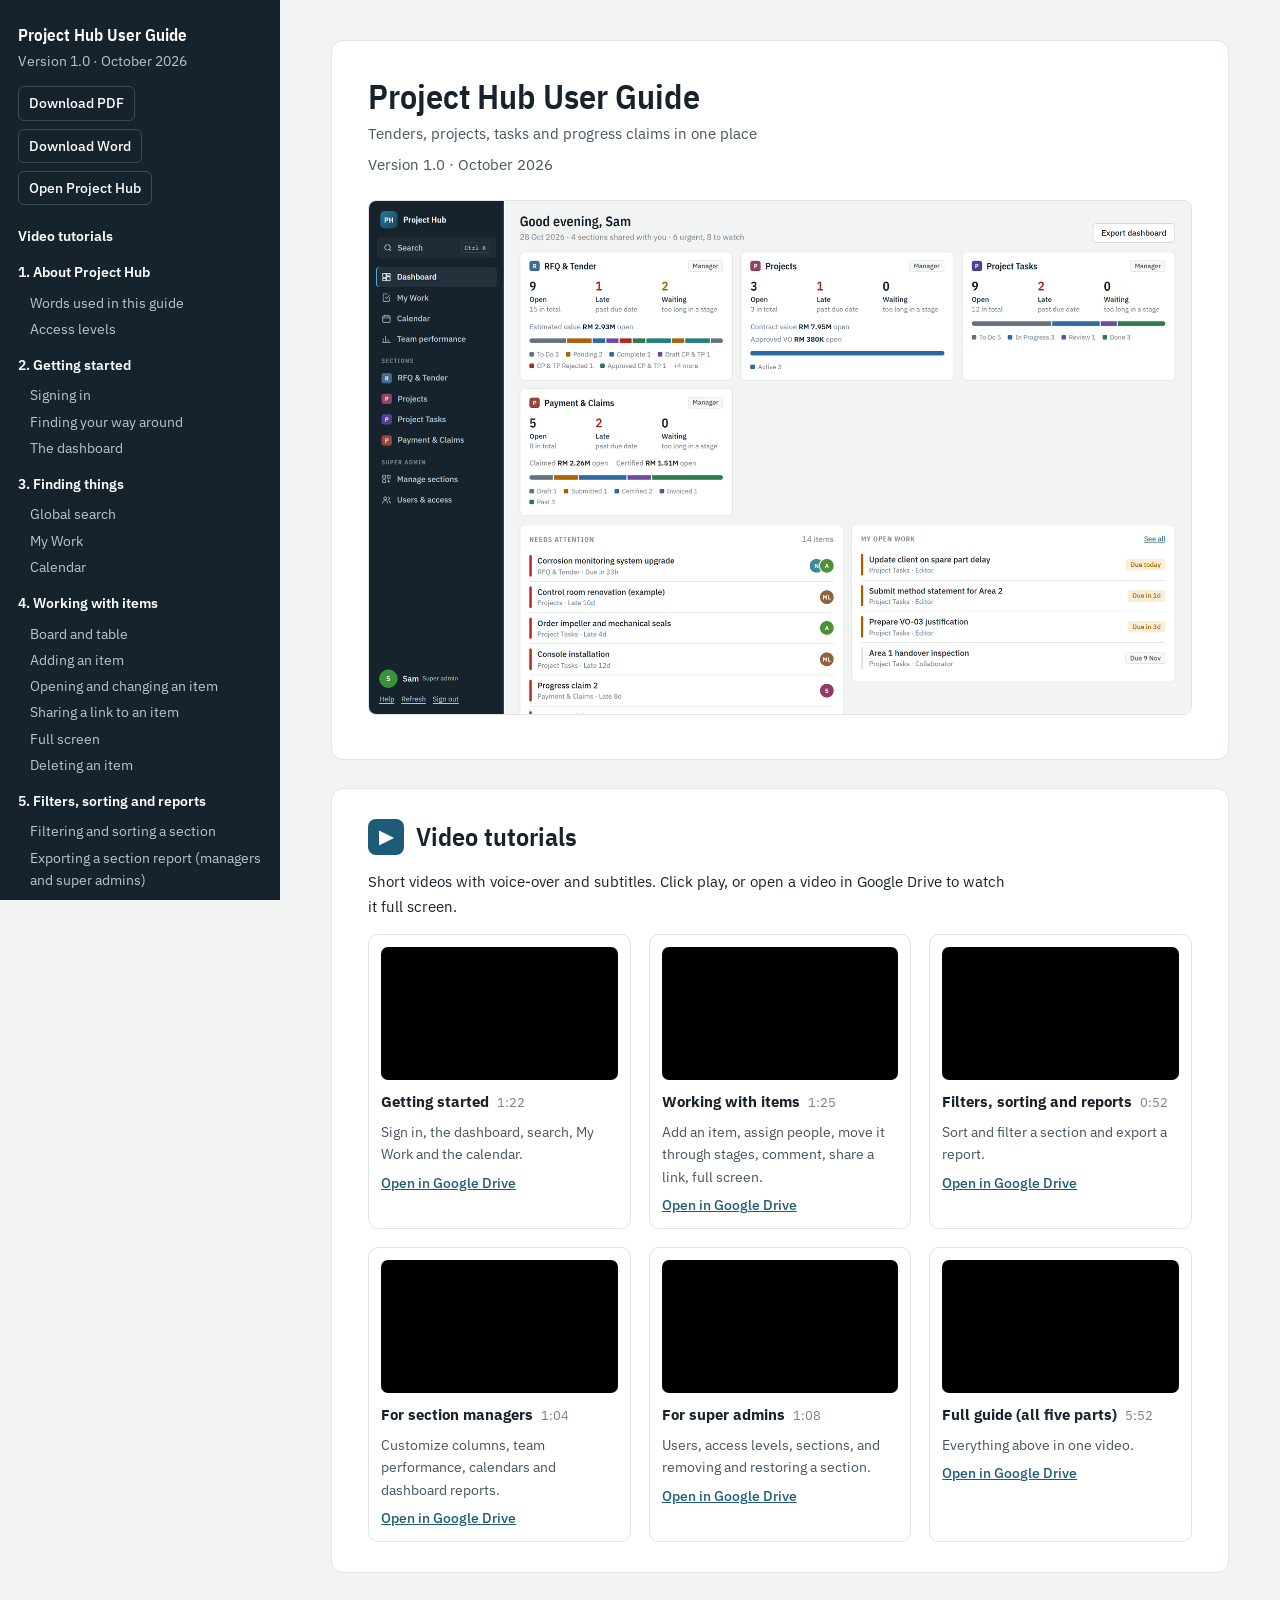
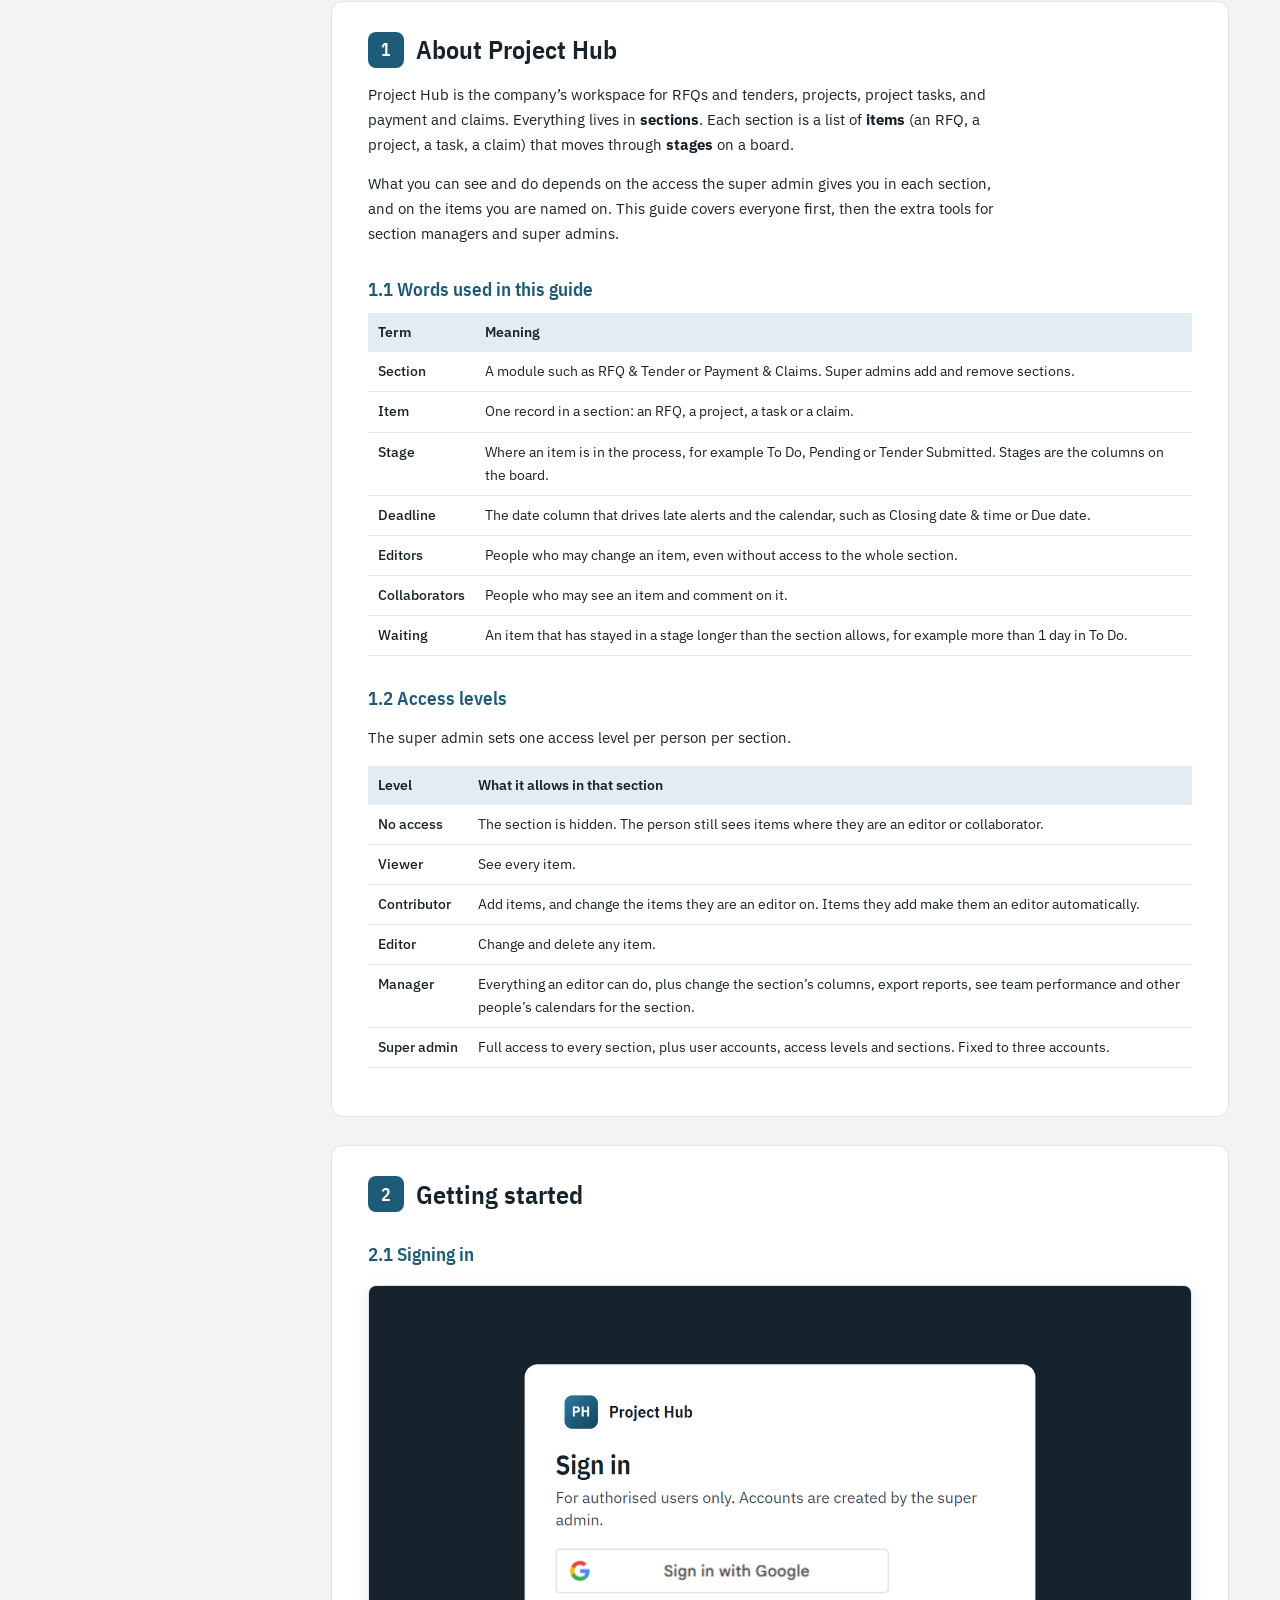
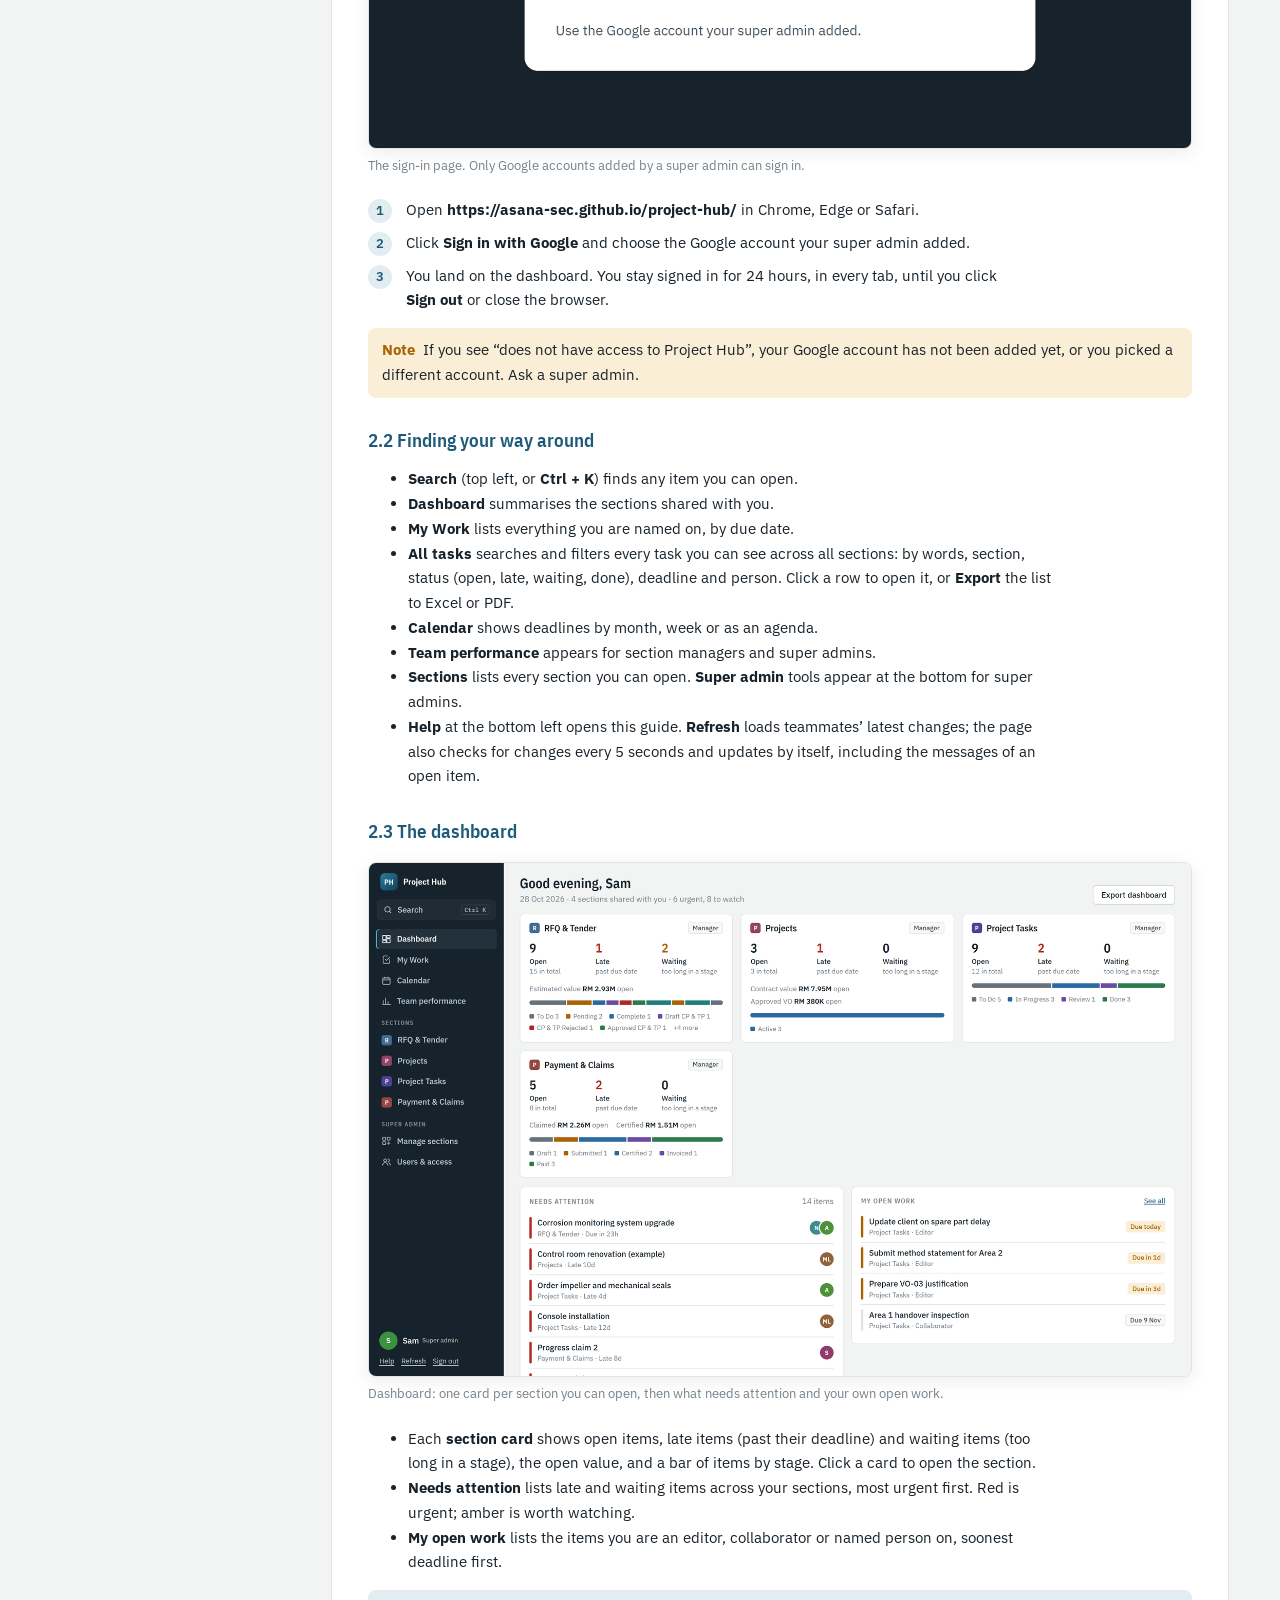
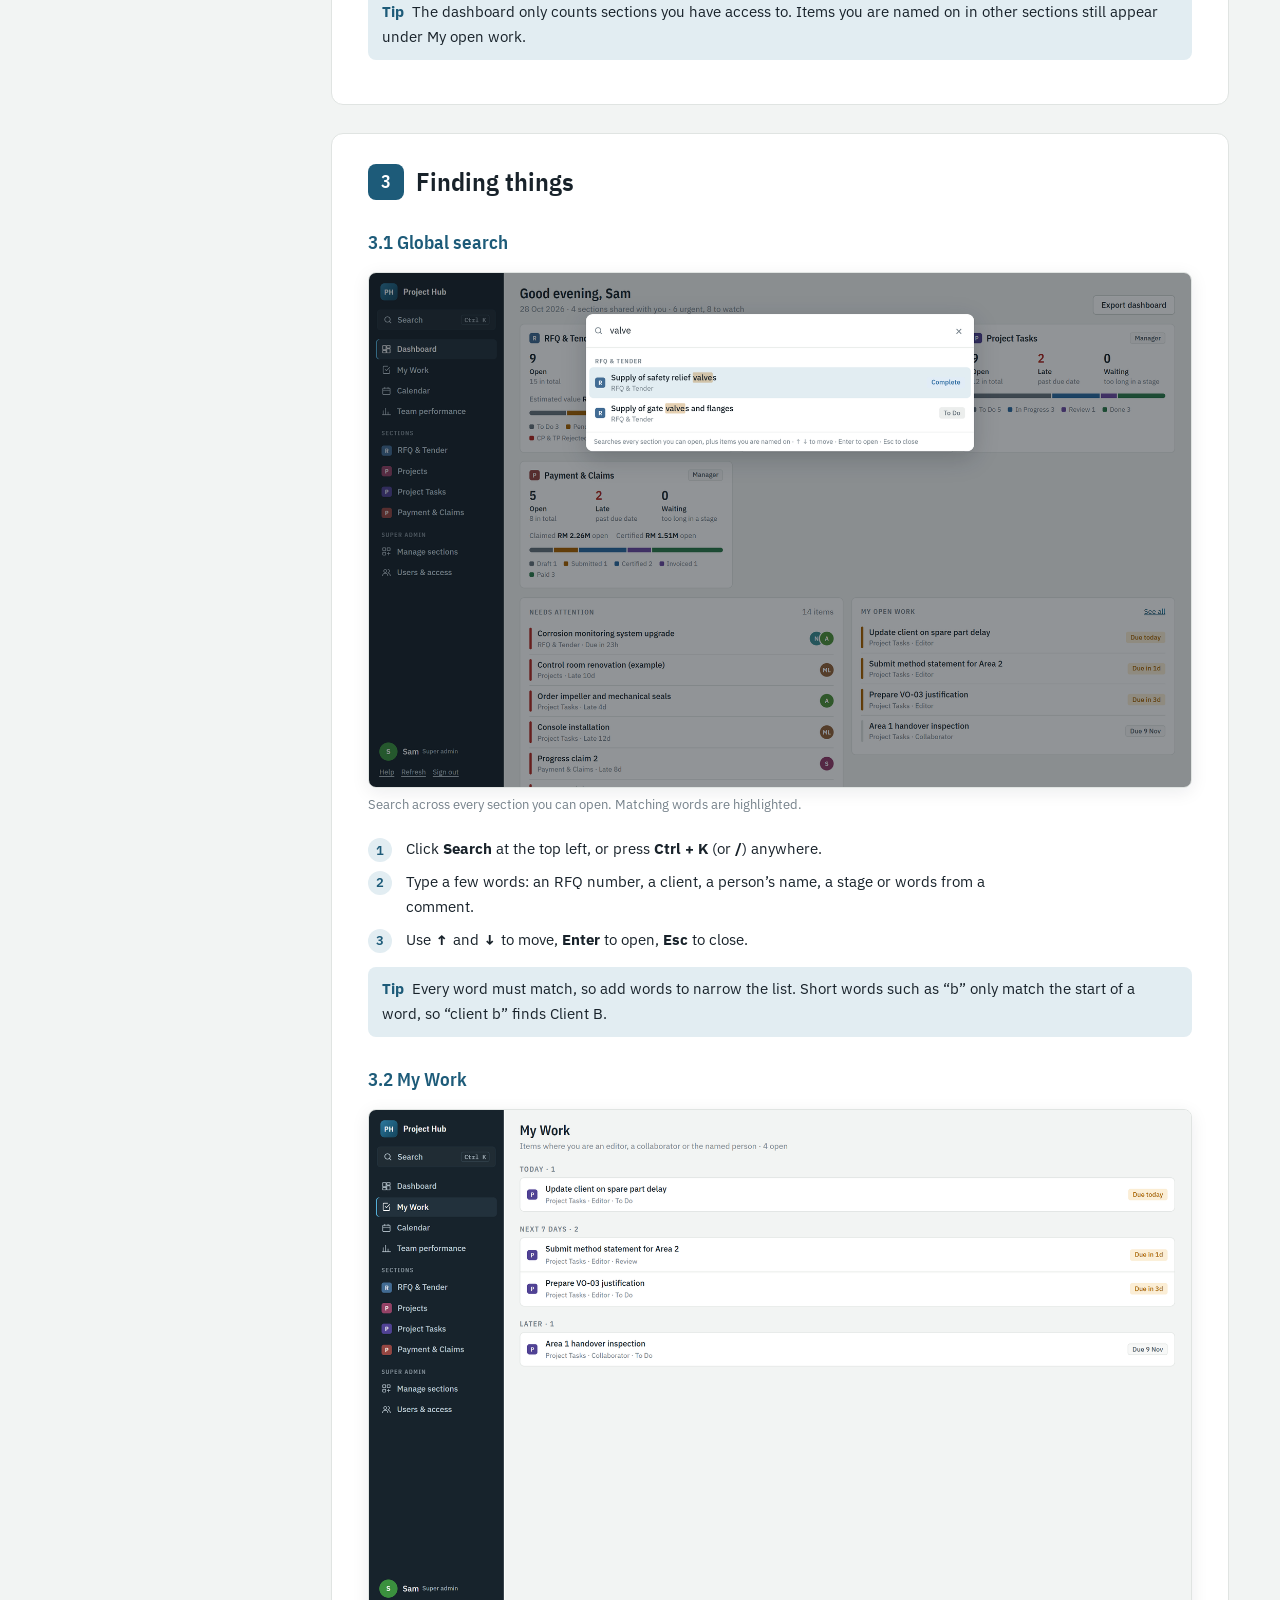
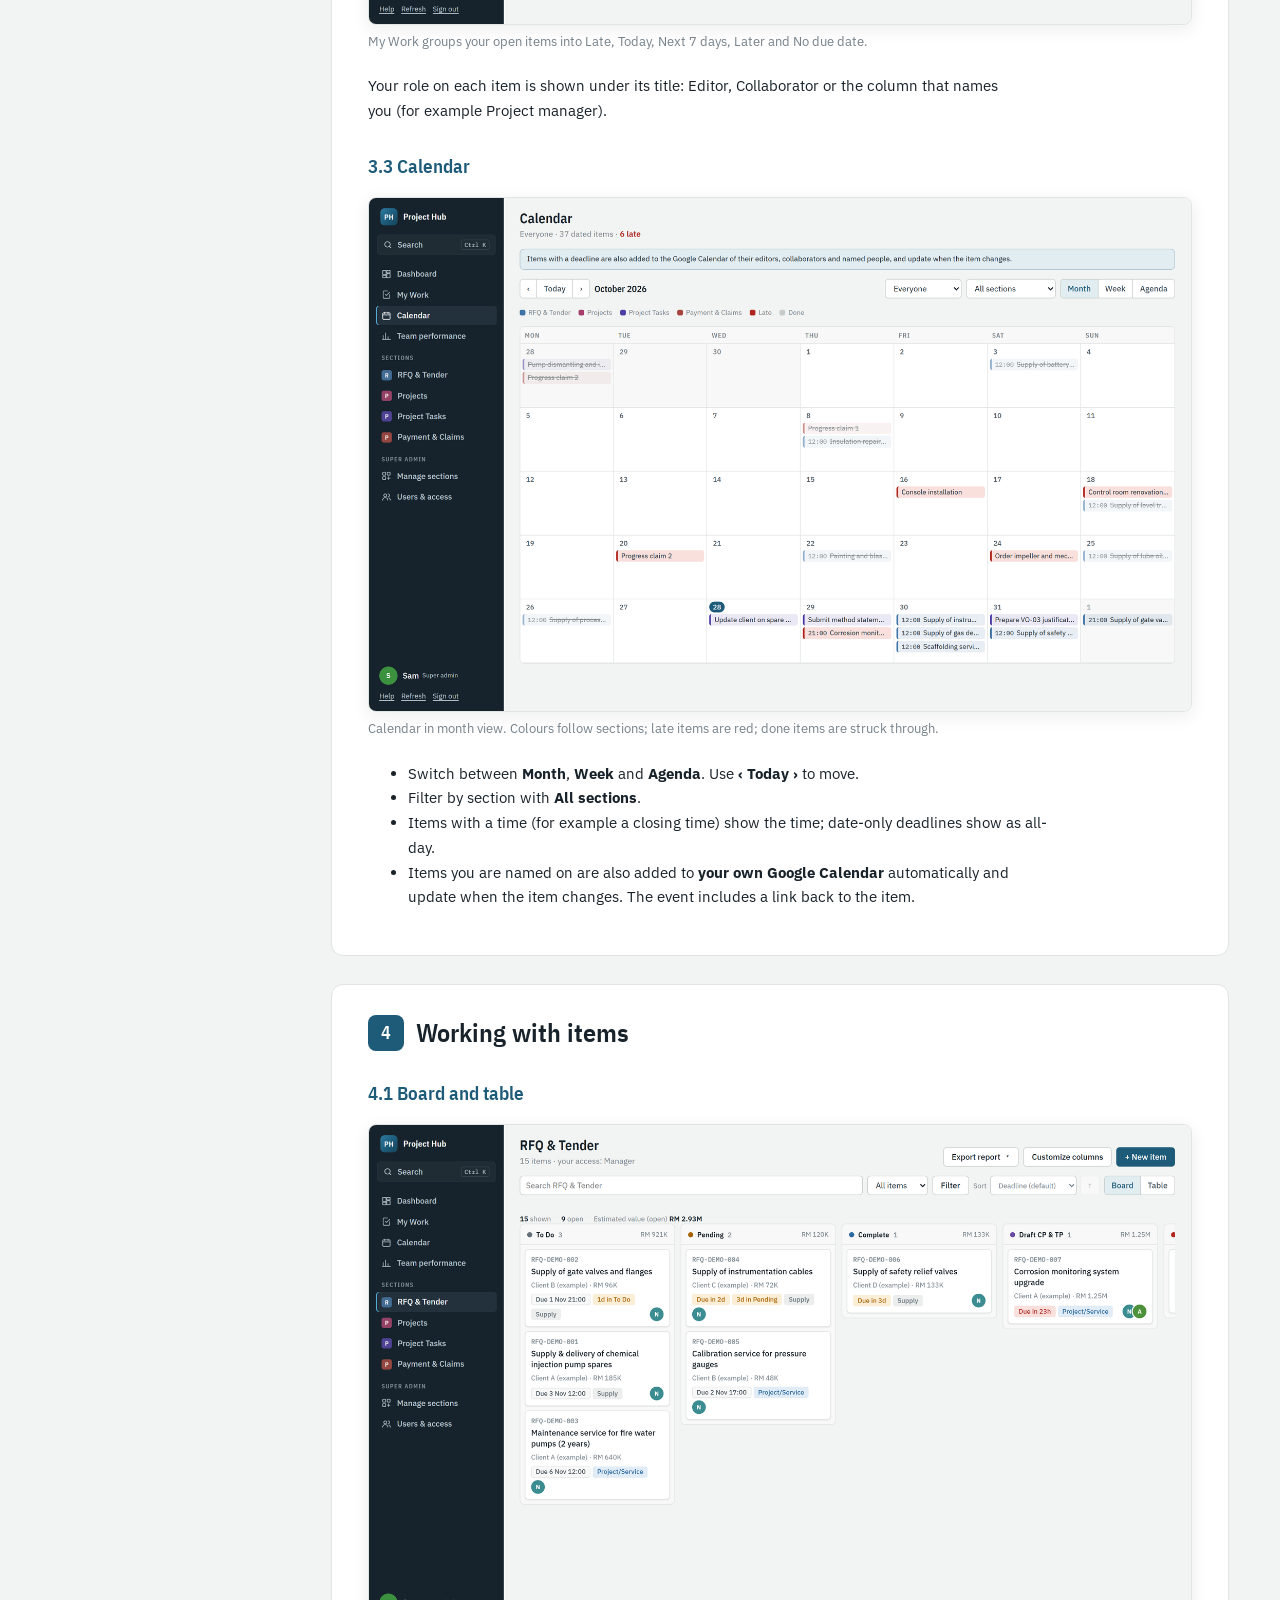
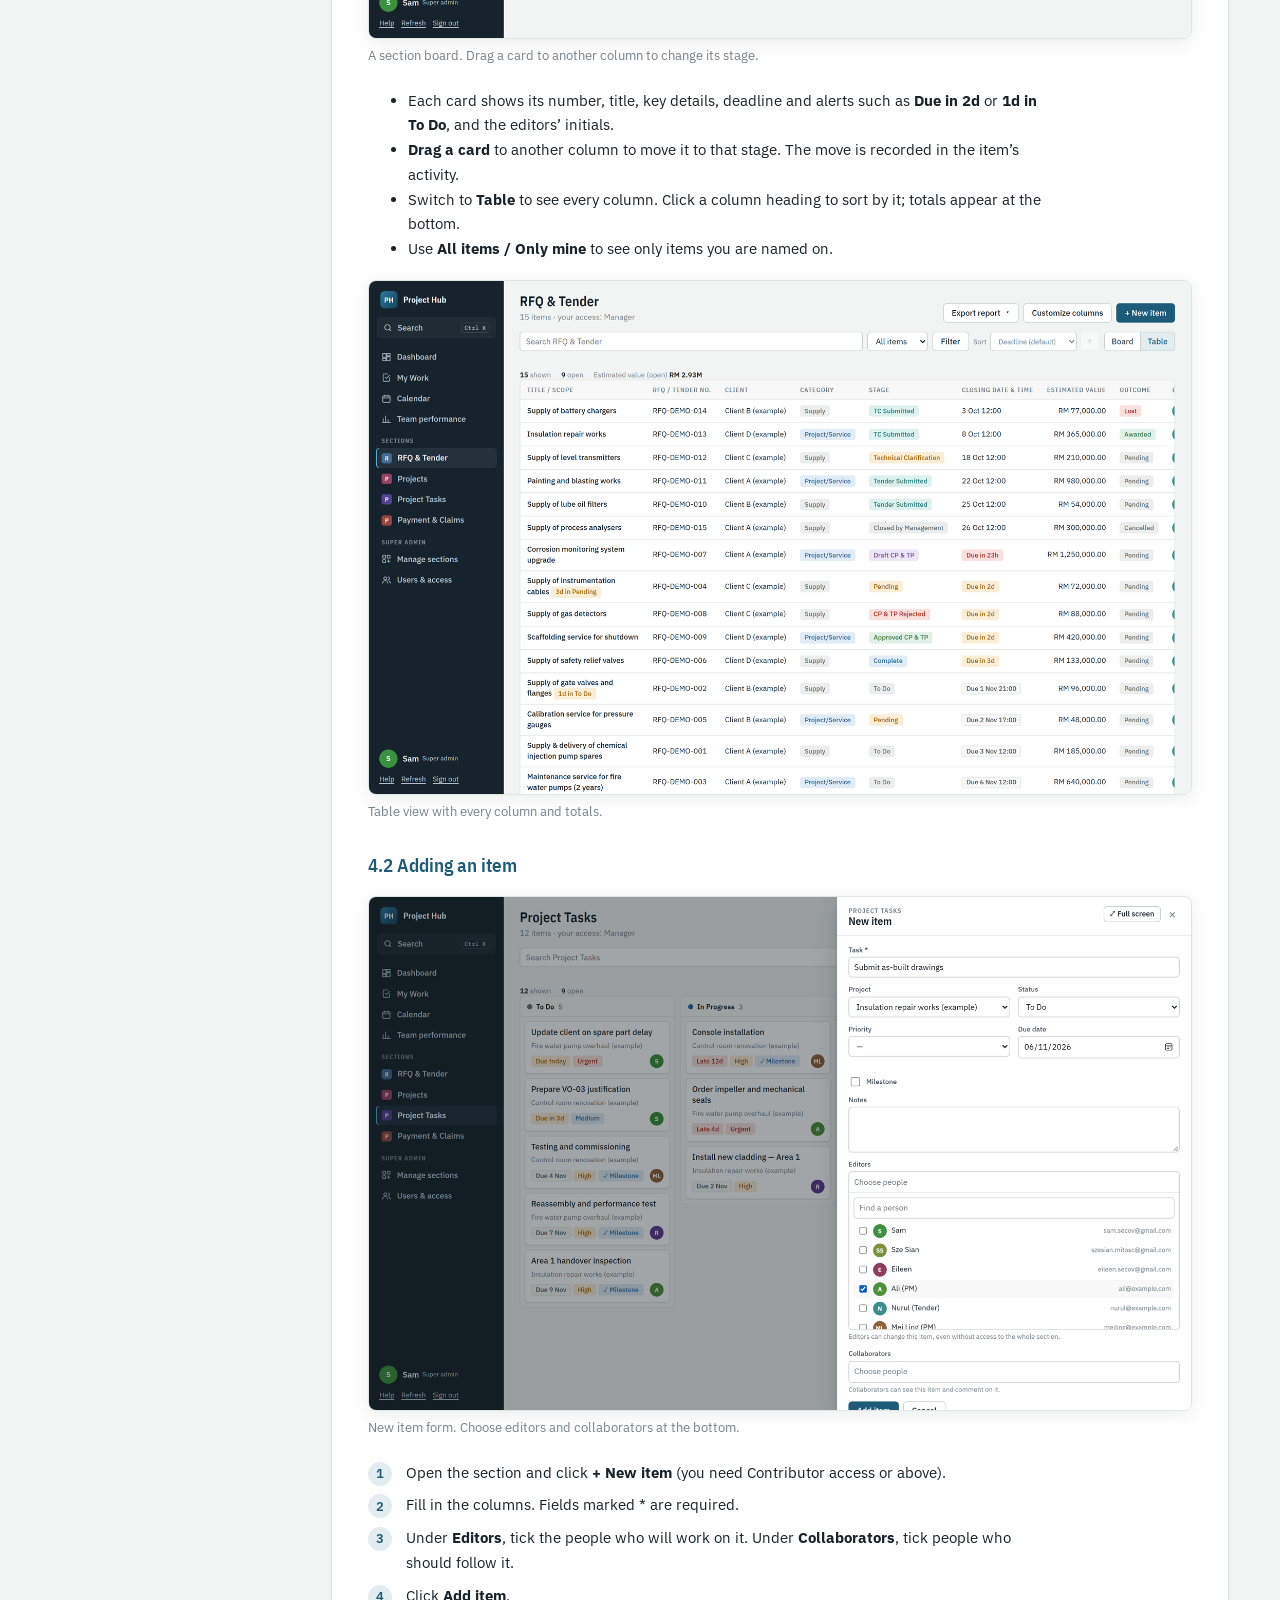
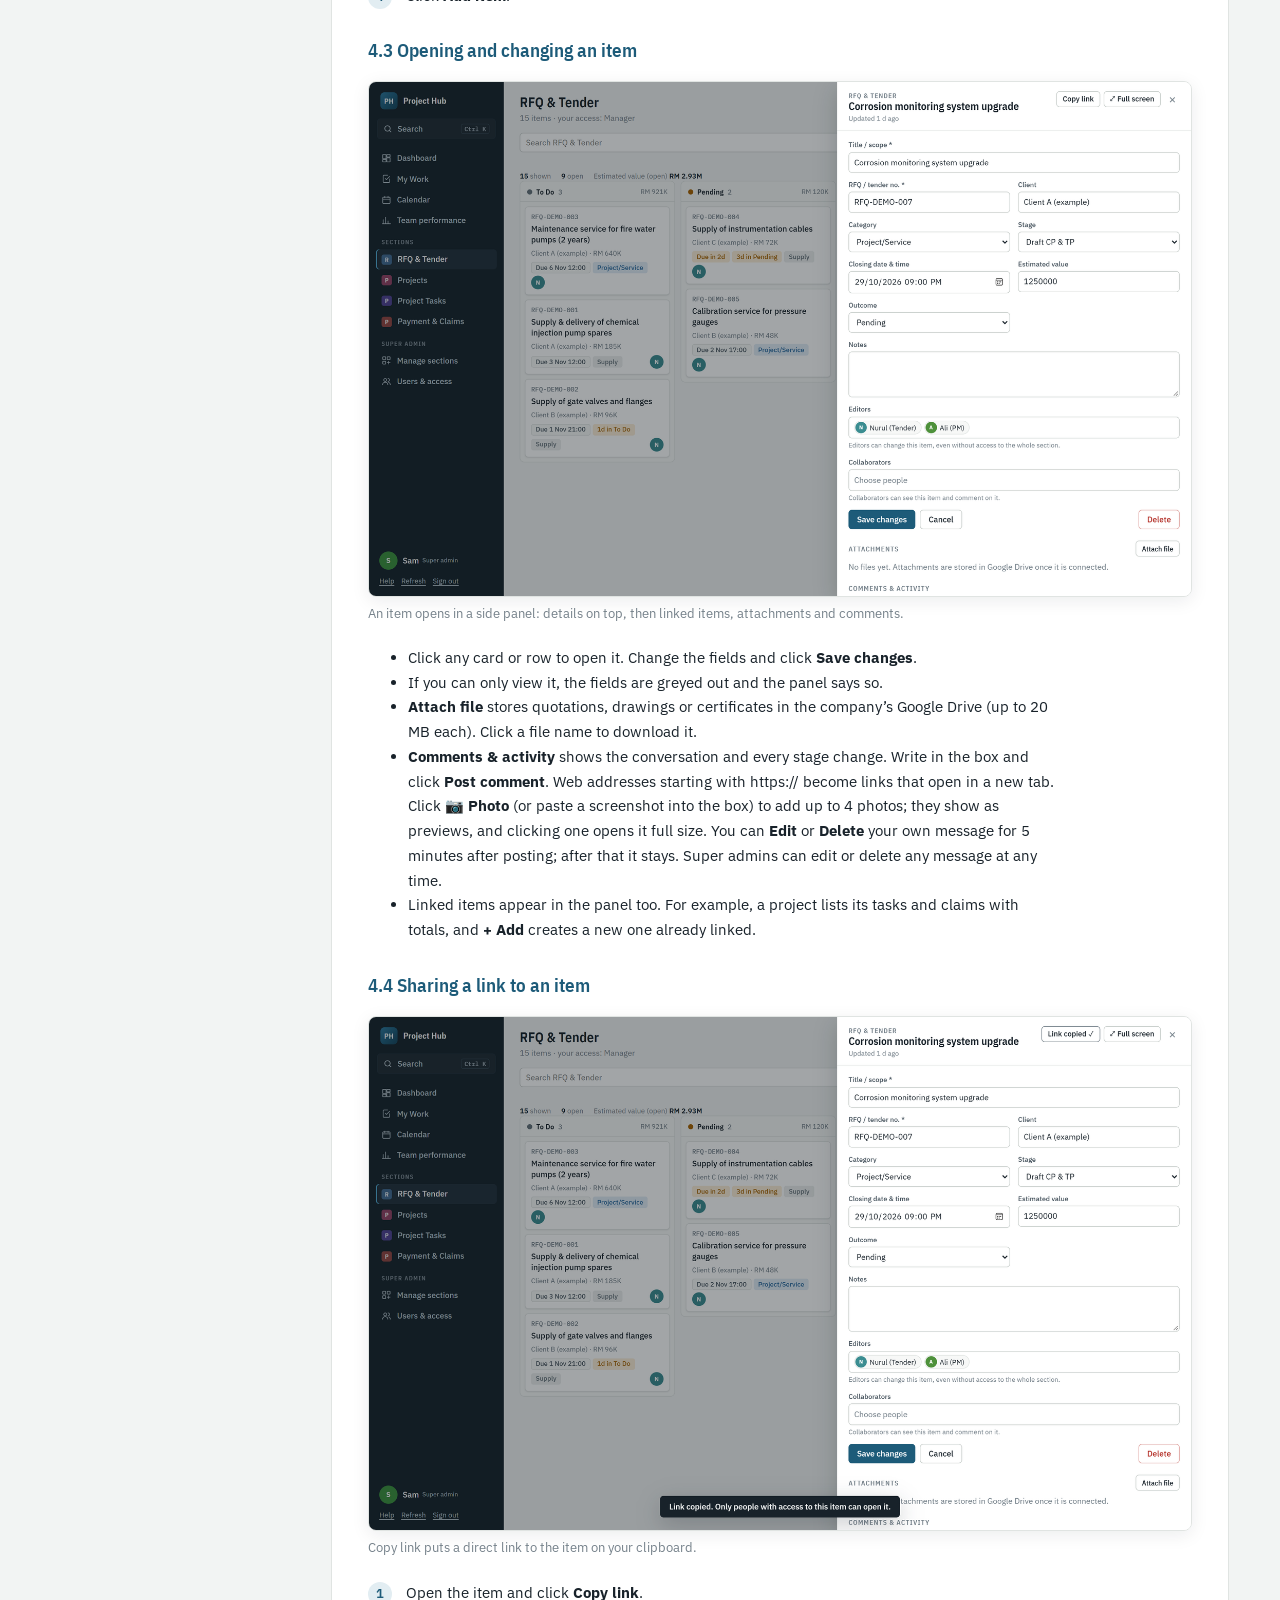
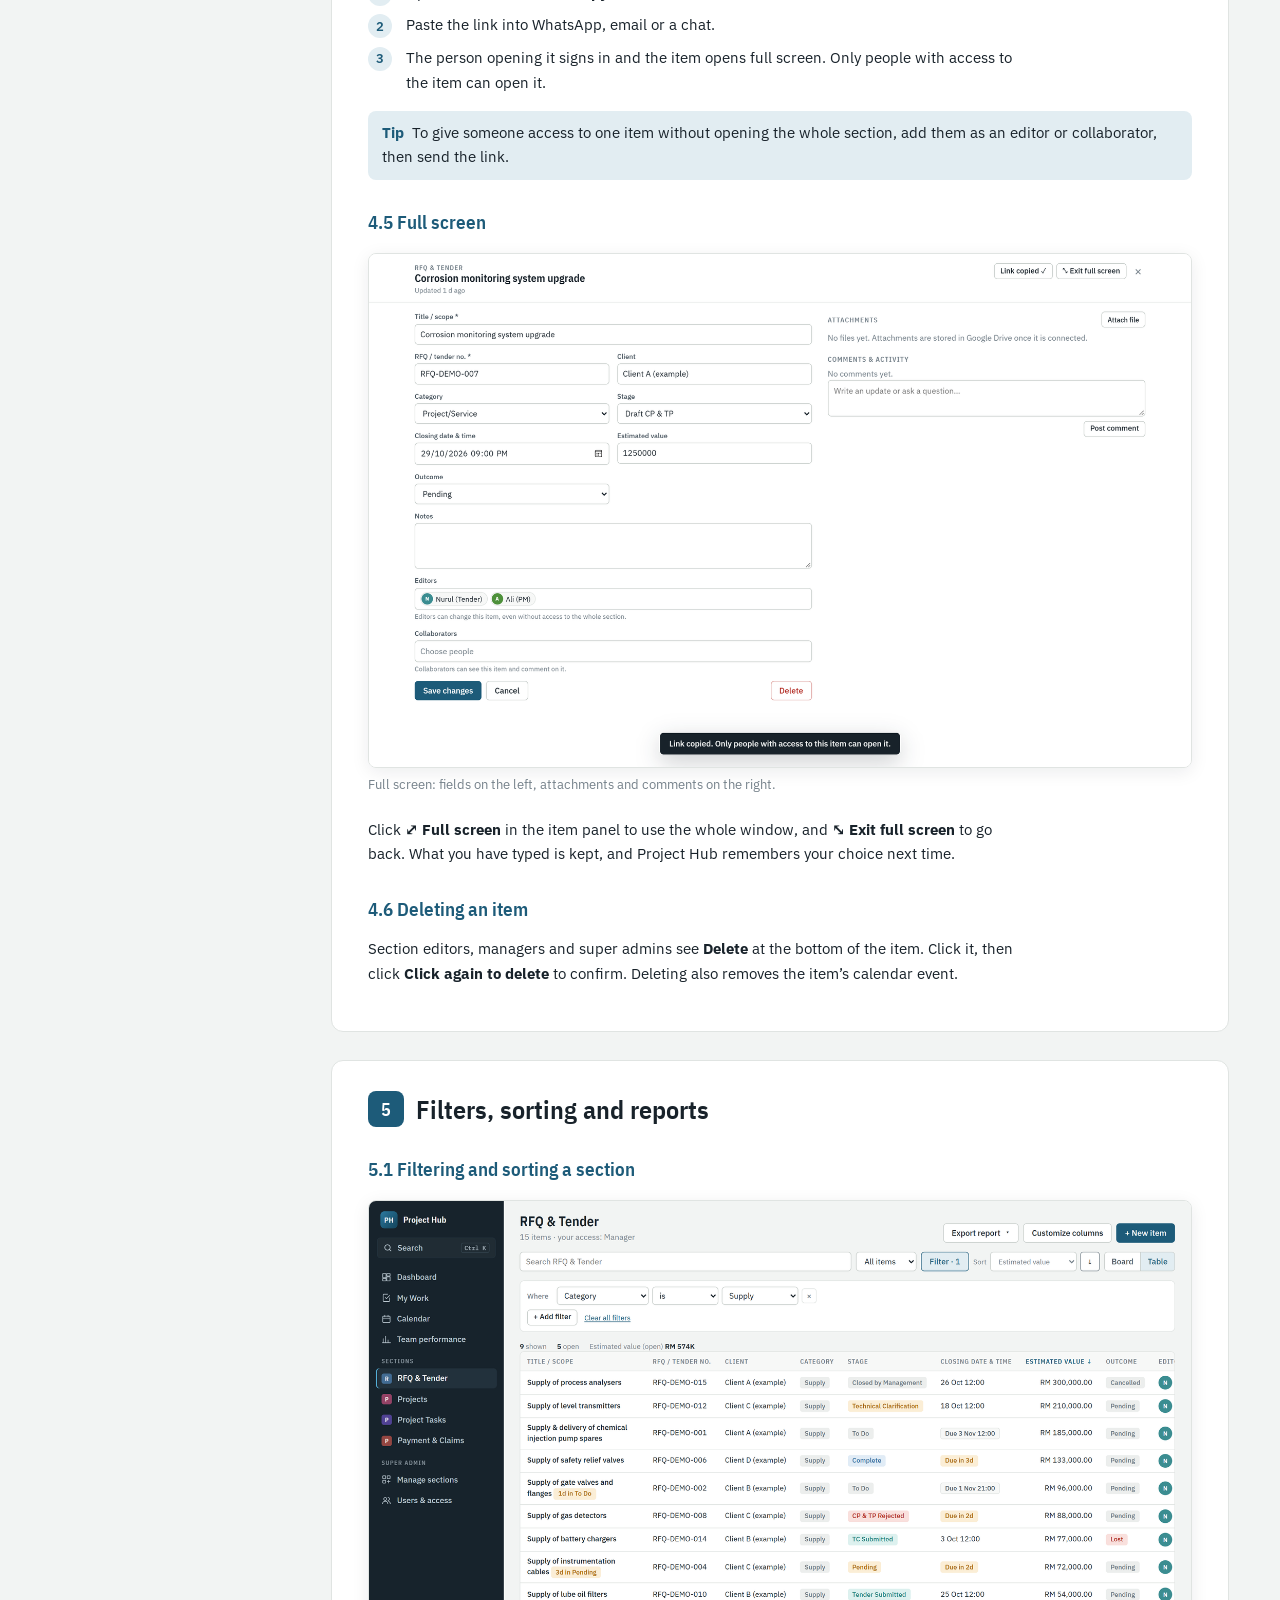
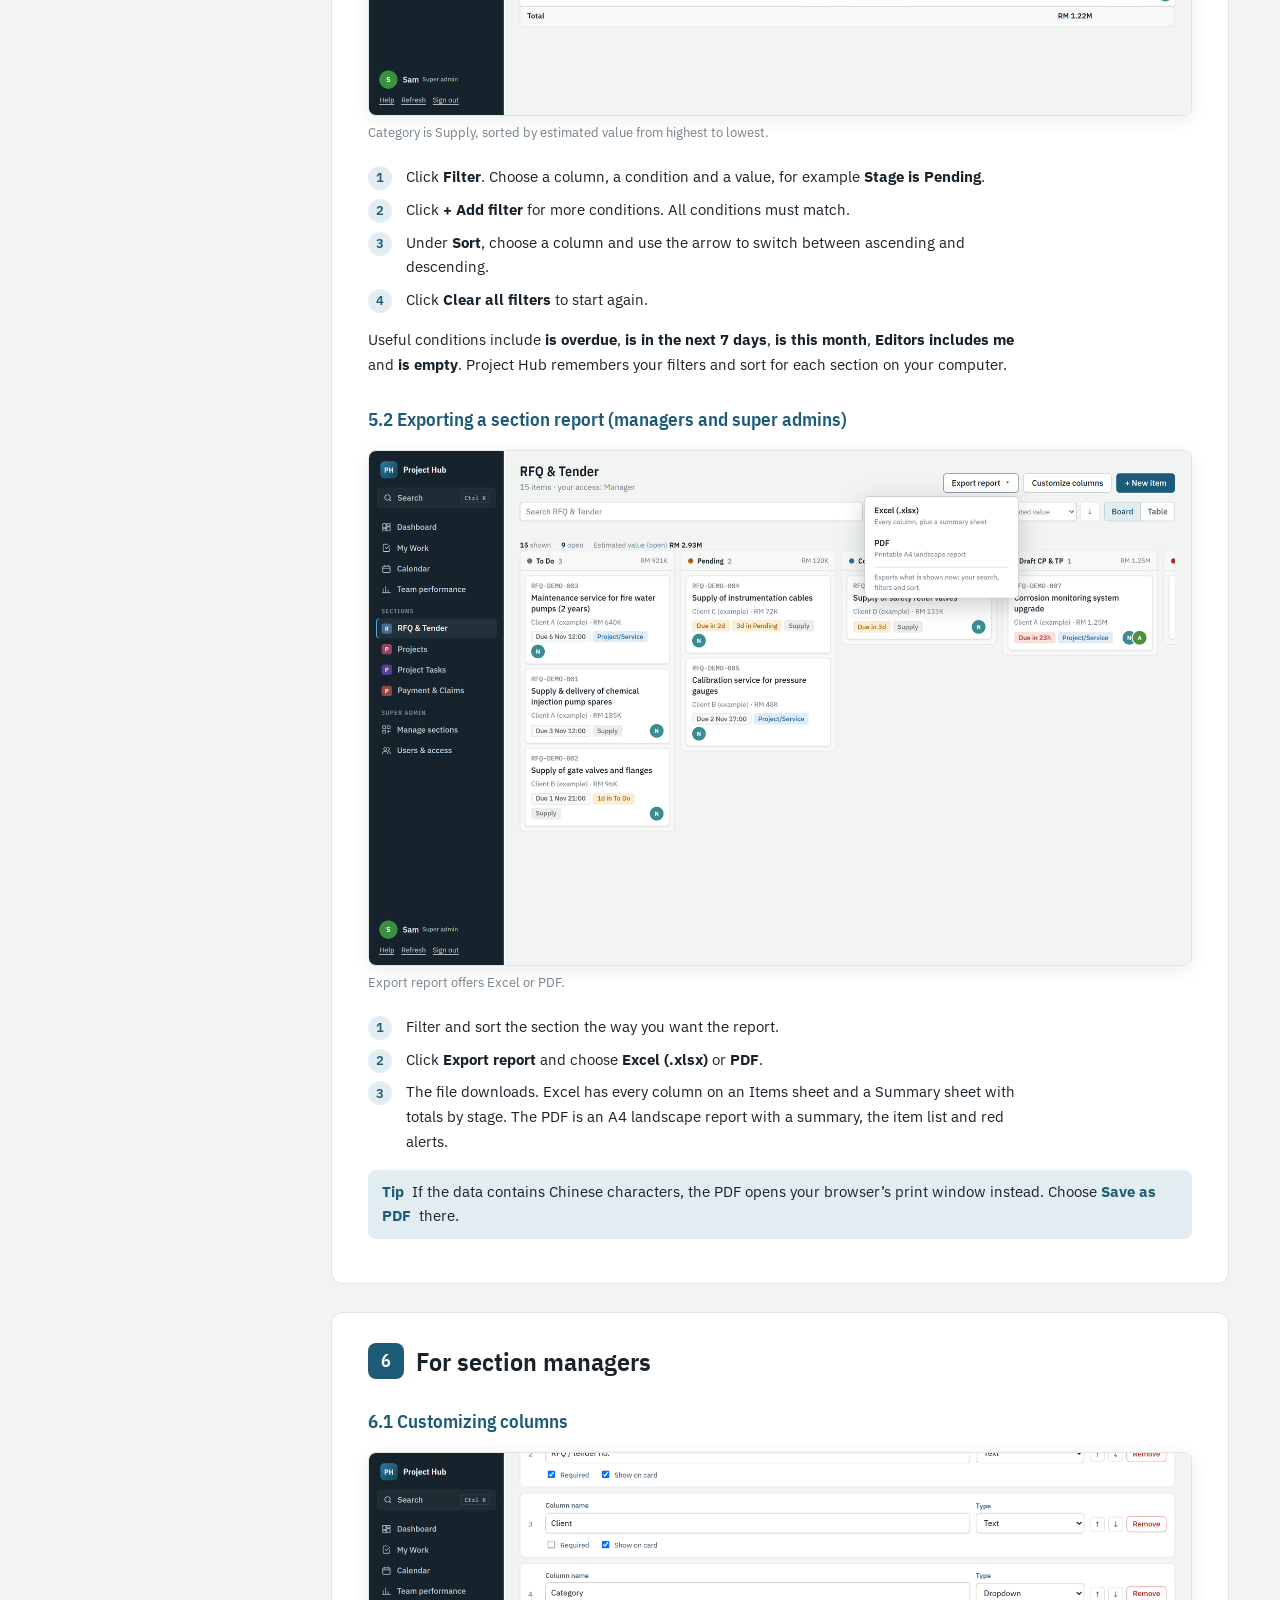
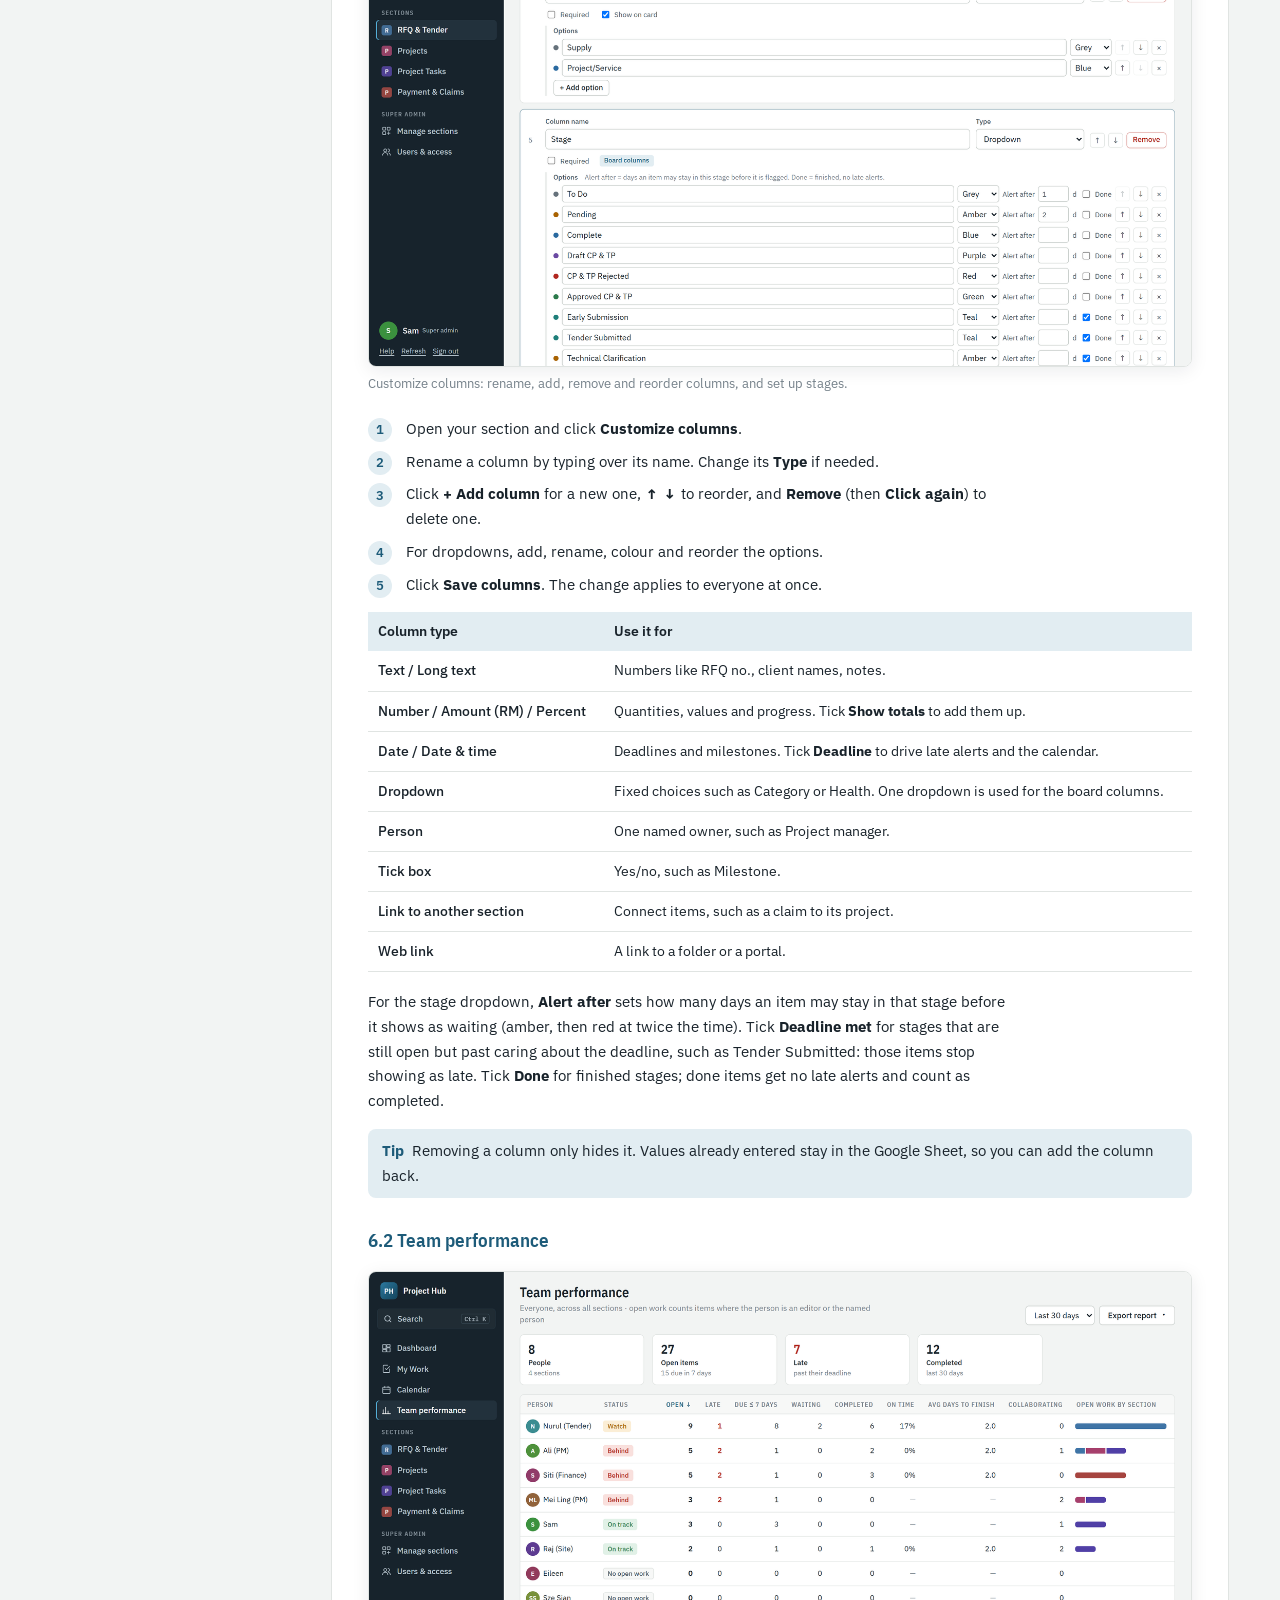
==== commit f4a66986: "Check for teammates' changes every 5 seconds instead of 10 Co-Authored-By: Claude Opus 5.5 <noreply@" ====
--- a/help.html
+++ b/help.html
@@ -97,7 +97,7 @@
         <h3>For super admins <small>1:08</small></h3><p>Users, access levels, sections, and removing and restoring a section.</p>
         <a href="https://drive.google.com/file/d/1pXKX7fMlPotWcf5XEPdH3NHIHlYez0B9/view?usp=sharing" target="_blank" rel="noopener">Open in Google Drive</a><span class="plink">https://drive.google.com/file/d/1pXKX7fMlPotWcf5XEPdH3NHIHlYez0B9/view?usp=sharing</span></article><article class="vcard"><div class="vframe"><iframe src="https://drive.google.com/file/d/1YoClpq_5nF7vRe8OGtArs23vrlz2AKPI/preview" allow="autoplay; fullscreen" allowfullscreen loading="lazy" title="Full guide (all five parts)"></iframe></div>
         <h3>Full guide (all five parts) <small>5:52</small></h3><p>Everything above in one video.</p>
-        <a href="https://drive.google.com/file/d/1YoClpq_5nF7vRe8OGtArs23vrlz2AKPI/view?usp=sharing" target="_blank" rel="noopener">Open in Google Drive</a><span class="plink">https://drive.google.com/file/d/1YoClpq_5nF7vRe8OGtArs23vrlz2AKPI/view?usp=sharing</span></article></div></section><section class="chapter"><h1 id="about"><span>1</span>About Project Hub</h1><p>Project Hub is the company’s workspace for RFQs and tenders, projects, project tasks, and payment and claims. Everything lives in <b>sections</b>. Each section is a list of <b>items</b> (an RFQ, a project, a task, a claim) that moves through <b>stages</b> on a board.</p><p>What you can see and do depends on the access the super admin gives you in each section, and on the items you are named on. This guide covers everyone first, then the extra tools for section managers and super admins.</p><h2 id="about-words-used-in-this-guide">1.1 Words used in this guide</h2><div class="tw"><table><thead><tr><th>Term</th><th>Meaning</th></tr></thead><tbody><tr><td>Section</td><td>A module such as RFQ &amp; Tender or Payment &amp; Claims. Super admins add and remove sections.</td></tr><tr><td>Item</td><td>One record in a section: an RFQ, a project, a task or a claim.</td></tr><tr><td>Stage</td><td>Where an item is in the process, for example To Do, Pending or Tender Submitted. Stages are the columns on the board.</td></tr><tr><td>Deadline</td><td>The date column that drives late alerts and the calendar, such as Closing date &amp; time or Due date.</td></tr><tr><td>Editors</td><td>People who may change an item, even without access to the whole section.</td></tr><tr><td>Collaborators</td><td>People who may see an item and comment on it.</td></tr><tr><td>Waiting</td><td>An item that has stayed in a stage longer than the section allows, for example more than 1 day in To Do.</td></tr></tbody></table></div><h2 id="about-access-levels">1.2 Access levels</h2><p>The super admin sets one access level per person per section.</p><div class="tw"><table><thead><tr><th>Level</th><th>What it allows in that section</th></tr></thead><tbody><tr><td>No access</td><td>The section is hidden. The person still sees items where they are an editor or collaborator.</td></tr><tr><td>Viewer</td><td>See every item.</td></tr><tr><td>Contributor</td><td>Add items, and change the items they are an editor on. Items they add make them an editor automatically.</td></tr><tr><td>Editor</td><td>Change and delete any item.</td></tr><tr><td>Manager</td><td>Everything an editor can do, plus change the section’s columns, export reports, see team performance and other people’s calendars for the section.</td></tr><tr><td>Super admin</td><td>Full access to every section, plus user accounts, access levels and sections. Fixed to three accounts.</td></tr></tbody></table></div></section><section class="chapter"><h1 id="start"><span>2</span>Getting started</h1><h2 id="start-signing-in">2.1 Signing in</h2><figure><img src="guide/web/01_signin.png" alt="The sign-in page. Only Google accounts added by a super admin can sign in." loading="lazy"><figcaption>The sign-in page. Only Google accounts added by a super admin can sign in.</figcaption></figure><ol class="steps"><li>Open <b>https://asana-sec.github.io/project-hub/</b> in Chrome, Edge or Safari.</li><li>Click <b>Sign in with Google</b> and choose the Google account your super admin added.</li><li>You land on the dashboard. You stay signed in for 24 hours, in every tab, until you click <b>Sign out</b> or close the browser.</li></ol><div class="callout warn"><b>Note</b> If you see “does not have access to Project Hub”, your Google account has not been added yet, or you picked a different account. Ask a super admin.</div><h2 id="start-finding-your-way-around">2.2 Finding your way around</h2><ul><li><b>Search</b> (top left, or <b>Ctrl + K</b>) finds any item you can open.</li><li><b>Dashboard</b> summarises the sections shared with you.</li><li><b>My Work</b> lists everything you are named on, by due date.</li><li><b>All tasks</b> searches and filters every task you can see across all sections: by words, section, status (open, late, waiting, done), deadline and person. Click a row to open it, or <b>Export</b> the list to Excel or PDF.</li><li><b>Calendar</b> shows deadlines by month, week or as an agenda.</li><li><b>Team performance</b> appears for section managers and super admins.</li><li><b>Sections</b> lists every section you can open. <b>Super admin</b> tools appear at the bottom for super admins.</li><li><b>Help</b> at the bottom left opens this guide. <b>Refresh</b> loads teammates’ latest changes; the page also checks for changes every 10 seconds and updates by itself, including the messages of an open item.</li></ul><h2 id="start-the-dashboard">2.3 The dashboard</h2><figure><img src="guide/web/02_dashboard.png" alt="Dashboard: one card per section you can open, then what needs attention and your own open work." loading="lazy"><figcaption>Dashboard: one card per section you can open, then what needs attention and your own open work.</figcaption></figure><ul><li>Each <b>section card</b> shows open items, late items (past their deadline) and waiting items (too long in a stage), the open value, and a bar of items by stage. Click a card to open the section.</li><li><b>Needs attention</b> lists late and waiting items across your sections, most urgent first. Red is urgent; amber is worth watching.</li><li><b>My open work</b> lists the items you are an editor, collaborator or named person on, soonest deadline first.</li></ul><div class="callout tip"><b>Tip</b> The dashboard only counts sections you have access to. Items you are named on in other sections still appear under My open work.</div></section><section class="chapter"><h1 id="find"><span>3</span>Finding things</h1><h2 id="find-global-search">3.1 Global search</h2><figure><img src="guide/web/03_search.png" alt="Search across every section you can open. Matching words are highlighted." loading="lazy"><figcaption>Search across every section you can open. Matching words are highlighted.</figcaption></figure><ol class="steps"><li>Click <b>Search</b> at the top left, or press <b>Ctrl + K</b> (or <b>/</b>) anywhere.</li><li>Type a few words: an RFQ number, a client, a person’s name, a stage or words from a comment.</li><li>Use <b>↑</b> and <b>↓</b> to move, <b>Enter</b> to open, <b>Esc</b> to close.</li></ol><div class="callout tip"><b>Tip</b> Every word must match, so add words to narrow the list. Short words such as “b” only match the start of a word, so “client b” finds Client B.</div><h2 id="find-my-work">3.2 My Work</h2><figure><img src="guide/web/12_mywork.png" alt="My Work groups your open items into Late, Today, Next 7 days, Later and No due date." loading="lazy"><figcaption>My Work groups your open items into Late, Today, Next 7 days, Later and No due date.</figcaption></figure><p>Your role on each item is shown under its title: Editor, Collaborator or the column that names you (for example Project manager).</p><h2 id="find-calendar">3.3 Calendar</h2><figure><img src="guide/web/13_calendar.png" alt="Calendar in month view. Colours follow sections; late items are red; done items are struck through." loading="lazy"><figcaption>Calendar in month view. Colours follow sections; late items are red; done items are struck through.</figcaption></figure><ul><li>Switch between <b>Month</b>, <b>Week</b> and <b>Agenda</b>. Use <b>‹ Today ›</b> to move.</li><li>Filter by section with <b>All sections</b>.</li><li>Items with a time (for example a closing time) show the time; date-only deadlines show as all-day.</li><li>Items you are named on are also added to <b>your own Google Calendar</b> automatically and update when the item changes. The event includes a link back to the item.</li></ul></section><section class="chapter"><h1 id="items"><span>4</span>Working with items</h1><h2 id="items-board-and-table">4.1 Board and table</h2><figure><img src="guide/web/04_board.png" alt="A section board. Drag a card to another column to change its stage." loading="lazy"><figcaption>A section board. Drag a card to another column to change its stage.</figcaption></figure><ul><li>Each card shows its number, title, key details, deadline and alerts such as <b>Due in 2d</b> or <b>1d in To Do</b>, and the editors’ initials.</li><li><b>Drag a card</b> to another column to move it to that stage. The move is recorded in the item’s activity.</li><li>Switch to <b>Table</b> to see every column. Click a column heading to sort by it; totals appear at the bottom.</li><li>Use <b>All items / Only mine</b> to see only items you are named on.</li></ul><figure><img src="guide/web/05_table.png" alt="Table view with every column and totals." loading="lazy"><figcaption>Table view with every column and totals.</figcaption></figure><h2 id="items-adding-an-item">4.2 Adding an item</h2><figure><img src="guide/web/11_new_item.png" alt="New item form. Choose editors and collaborators at the bottom." loading="lazy"><figcaption>New item form. Choose editors and collaborators at the bottom.</figcaption></figure><ol class="steps"><li>Open the section and click <b>+ New item</b> (you need Contributor access or above).</li><li>Fill in the columns. Fields marked * are required.</li><li>Under <b>Editors</b>, tick the people who will work on it. Under <b>Collaborators</b>, tick people who should follow it.</li><li>Click <b>Add item</b>.</li></ol><h2 id="items-opening-and-changing-an-item">4.3 Opening and changing an item</h2><figure><img src="guide/web/08_item.png" alt="An item opens in a side panel: details on top, then linked items, attachments and comments." loading="lazy"><figcaption>An item opens in a side panel: details on top, then linked items, attachments and comments.</figcaption></figure><ul><li>Click any card or row to open it. Change the fields and click <b>Save changes</b>.</li><li>If you can only view it, the fields are greyed out and the panel says so.</li><li><b>Attach file</b> stores quotations, drawings or certificates in the company’s Google Drive (up to 20 MB each). Click a file name to download it.</li><li><b>Comments &amp; activity</b> shows the conversation and every stage change. Write in the box and click <b>Post comment</b>. Web addresses starting with https:// become links that open in a new tab. Click <b>📷 Photo</b> (or paste a screenshot into the box) to add up to 4 photos; they show as previews, and clicking one opens it full size. You can <b>Edit</b> or <b>Delete</b> your own message for 5 minutes after posting; after that it stays. Super admins can edit or delete any message at any time.</li><li>Linked items appear in the panel too. For example, a project lists its tasks and claims with totals, and <b>+ Add</b> creates a new one already linked.</li></ul><h2 id="items-sharing-a-link-to-an-item">4.4 Sharing a link to an item</h2><figure><img src="guide/web/09_copy_link.png" alt="Copy link puts a direct link to the item on your clipboard." loading="lazy"><figcaption>Copy link puts a direct link to the item on your clipboard.</figcaption></figure><ol class="steps"><li>Open the item and click <b>Copy link</b>.</li><li>Paste the link into WhatsApp, email or a chat.</li><li>The person opening it signs in and the item opens full screen. Only people with access to the item can open it.</li></ol><div class="callout tip"><b>Tip</b> To give someone access to one item without opening the whole section, add them as an editor or collaborator, then send the link.</div><h2 id="items-full-screen">4.5 Full screen</h2><figure><img src="guide/web/10_item_full.png" alt="Full screen: fields on the left, attachments and comments on the right." loading="lazy"><figcaption>Full screen: fields on the left, attachments and comments on the right.</figcaption></figure><p>Click <b>⤢ Full screen</b> in the item panel to use the whole window, and <b>⤡ Exit full screen</b> to go back. What you have typed is kept, and Project Hub remembers your choice next time.</p><h2 id="items-deleting-an-item">4.6 Deleting an item</h2><p>Section editors, managers and super admins see <b>Delete</b> at the bottom of the item. Click it, then click <b>Click again to delete</b> to confirm. Deleting also removes the item’s calendar event.</p></section><section class="chapter"><h1 id="reports"><span>5</span>Filters, sorting and reports</h1><h2 id="reports-filtering-and-sorting-a-section">5.1 Filtering and sorting a section</h2><figure><img src="guide/web/06_filter.png" alt="Category is Supply, sorted by estimated value from highest to lowest." loading="lazy"><figcaption>Category is Supply, sorted by estimated value from highest to lowest.</figcaption></figure><ol class="steps"><li>Click <b>Filter</b>. Choose a column, a condition and a value, for example <b>Stage is Pending</b>.</li><li>Click <b>+ Add filter</b> for more conditions. All conditions must match.</li><li>Under <b>Sort</b>, choose a column and use the arrow to switch between ascending and descending.</li><li>Click <b>Clear all filters</b> to start again.</li></ol><p>Useful conditions include <b>is overdue</b>, <b>is in the next 7 days</b>, <b>is this month</b>, <b>Editors includes me</b> and <b>is empty</b>. Project Hub remembers your filters and sort for each section on your computer.</p><h2 id="reports-exporting-a-section-report-managers-and-super-admins">5.2 Exporting a section report (managers and super admins)</h2><figure><img src="guide/web/07_export_menu.png" alt="Export report offers Excel or PDF." loading="lazy"><figcaption>Export report offers Excel or PDF.</figcaption></figure><ol class="steps"><li>Filter and sort the section the way you want the report.</li><li>Click <b>Export report</b> and choose <b>Excel (.xlsx)</b> or <b>PDF</b>.</li><li>The file downloads. Excel has every column on an Items sheet and a Summary sheet with totals by stage. The PDF is an A4 landscape report with a summary, the item list and red alerts.</li></ol><div class="callout tip"><b>Tip</b> If the data contains Chinese characters, the PDF opens your browser’s print window instead. Choose <b>Save as PDF</b> there.</div></section><section class="chapter"><h1 id="managers"><span>6</span>For section managers</h1><h2 id="managers-customizing-columns">6.1 Customizing columns</h2><figure><img src="guide/web/14_customize.png" alt="Customize columns: rename, add, remove and reorder columns, and set up stages." loading="lazy"><figcaption>Customize columns: rename, add, remove and reorder columns, and set up stages.</figcaption></figure><ol class="steps"><li>Open your section and click <b>Customize columns</b>.</li><li>Rename a column by typing over its name. Change its <b>Type</b> if needed.</li><li>Click <b>+ Add column</b> for a new one, <b>↑ ↓</b> to reorder, and <b>Remove</b> (then <b>Click again</b>) to delete one.</li><li>For dropdowns, add, rename, colour and reorder the options.</li><li>Click <b>Save columns</b>. The change applies to everyone at once.</li></ol><div class="tw"><table><thead><tr><th>Column type</th><th>Use it for</th></tr></thead><tbody><tr><td>Text / Long text</td><td>Numbers like RFQ no., client names, notes.</td></tr><tr><td>Number / Amount (RM) / Percent</td><td>Quantities, values and progress. Tick <b>Show totals</b> to add them up.</td></tr><tr><td>Date / Date &amp; time</td><td>Deadlines and milestones. Tick <b>Deadline</b> to drive late alerts and the calendar.</td></tr><tr><td>Dropdown</td><td>Fixed choices such as Category or Health. One dropdown is used for the board columns.</td></tr><tr><td>Person</td><td>One named owner, such as Project manager.</td></tr><tr><td>Tick box</td><td>Yes/no, such as Milestone.</td></tr><tr><td>Link to another section</td><td>Connect items, such as a claim to its project.</td></tr><tr><td>Web link</td><td>A link to a folder or a portal.</td></tr></tbody></table></div><p>For the stage dropdown, <b>Alert after</b> sets how many days an item may stay in that stage before it shows as waiting (amber, then red at twice the time). Tick <b>Deadline met</b> for stages that are still open but past caring about the deadline, such as Tender Submitted: those items stop showing as late. Tick <b>Done</b> for finished stages; done items get no late alerts and count as completed.</p><div class="callout tip"><b>Tip</b> Removing a column only hides it. Values already entered stay in the Google Sheet, so you can add the column back.</div><h2 id="managers-team-performance">6.2 Team performance</h2><figure><img src="guide/web/15_performance.png" alt="Team performance: workload and completion per person, with open work split by section." loading="lazy"><figcaption>Team performance: workload and completion per person, with open work split by section.</figcaption></figure><div class="tw"><table><thead><tr><th>Column</th><th>Meaning</th></tr></thead><tbody><tr><td>Open</td><td>Unfinished items where the person is an editor or the named person.</td></tr><tr><td>Late</td><td>Open items past their deadline.</td></tr><tr><td>Due ≤ 7 days</td><td>Open items due in the next week.</td></tr><tr><td>Waiting</td><td>Open items that have stayed too long in a stage.</td></tr><tr><td>Completed</td><td>Items moved to a done stage in the chosen period.</td></tr><tr><td>On time</td><td>Share of completed items finished on or before their deadline.</td></tr><tr><td>Avg days to finish</td><td>Average days from creation to completion.</td></tr><tr><td>Collaborating</td><td>Open items where the person is a collaborator (not counted as workload).</td></tr><tr><td>Status</td><td>Behind when more than 30% of open work is late; Watch when some is late or waiting.</td></tr></tbody></table></div><p>Managers see the people on the sections they manage, counting only those sections, and never super admins. Super admins see everyone across all sections. Choose the period at the top right, click a heading to sort, and click <b>Calendar</b> to open that person’s calendar. <b>Export report</b> downloads Excel or PDF.</p><h2 id="managers-viewing-a-team-member-s-calendar">6.3 Viewing a team member’s calendar</h2><p>In <b>Calendar</b>, managers get a picker: <b>My calendar</b>, <b>Everyone in the sections I manage</b>, or one person. Only items in the sections you manage are shown.</p><h2 id="managers-exporting-the-dashboard">6.4 Exporting the dashboard</h2><figure><img src="guide/web/16_dash_export.png" alt="Pick the dashboard displays to include and the format." loading="lazy"><figcaption>Pick the dashboard displays to include and the format.</figcaption></figure><ol class="steps"><li>On the dashboard, click <b>Export dashboard</b>.</li><li>Tick the displays you want: section summary, items by stage, needs attention, my open work, team performance.</li><li>Choose <b>Excel</b> (one sheet per display) or <b>PDF</b>, then <b>Download report</b>.</li></ol></section><section class="chapter"><h1 id="admins"><span>7</span>For super admins</h1><p>The three super admin accounts are sam.secov@gmail.com, szesian.mitosc@gmail.com and eileen.secov@gmail.com. They cannot be switched off, deleted or given less access.</p><h2 id="admins-users-and-access">7.1 Users and access</h2><figure><img src="guide/web/17_users_access.png" alt="Users &amp; access: one row per person, one column per section." loading="lazy"><figcaption>Users &amp; access: one row per person, one column per section.</figcaption></figure><ul><li>Change a person’s level for a section directly in the grid. It saves at once.</li><li>Click a name to rename the person, switch their sign-in off, or delete them.</li></ul><h2 id="admins-adding-a-user">7.2 Adding a user</h2><figure><img src="guide/web/18_add_user.png" alt="Add the person’s Google email and set their access for each section." loading="lazy"><figcaption>Add the person’s Google email and set their access for each section.</figcaption></figure><ol class="steps"><li>Open <b>Users &amp; access</b> and click <b>+ Add user</b>.</li><li>Enter the person’s <b>Google email</b> (Gmail or company Google account). The name is optional; it fills in from Google at first sign-in.</li><li>Set their access for each section, then click <b>Add user</b>.</li><li>Send them the Project Hub address. They sign in with that Google account.</li></ol><h2 id="admins-managing-sections">7.3 Managing sections</h2><figure><img src="guide/web/19_manage_sections.png" alt="Manage sections: reorder, customize, back up or remove sections, and restore archives." loading="lazy"><figcaption>Manage sections: reorder, customize, back up or remove sections, and restore archives.</figcaption></figure><ul><li>Use <b>↑ ↓</b> to change the order in the sidebar.</li><li><b>Remove</b> permanently deletes a section and all its data from the Google Sheet, after downloading an archive file. See the next pages.</li></ul><figure><img src="guide/web/20_new_section.png" alt="New section: start blank or from a template." loading="lazy"><figcaption>New section: start blank or from a template.</figcaption></figure><ol class="steps"><li>Click <b>+ New section</b> and type a name, for example Procurement.</li><li>Start from <b>Blank</b> or a template (RFQ &amp; Tender, Projects, Project Tasks, Payment &amp; Claims).</li><li>Click <b>Create section</b>, adjust its columns, then give people access under Users &amp; access.</li></ol><h2 id="admins-backing-up-removing-and-restoring-a-section">7.4 Backing up, removing and restoring a section</h2><p>Super admins can save any section as one archive file, keep it outside Project Hub, and bring it back later. The file holds the section’s columns and stages, every item, comments and activity, editors and collaborators, people’s access, and the list of attachments.</p><ul><li><b>Back up</b> downloads the archive file. The section stays as it is.</li><li><b>Remove</b> downloads the archive file first (you can untick this), then <b>permanently deletes</b> the section, its items, comments, activity and access from the Google Sheet, and its Google Calendar events.</li><li><b>Restore from archive</b> uploads a file and writes the section back into the platform and the Google Sheet. Existing sections are never changed.</li></ul><figure><img src="guide/web/21_archive.png" alt="Remove a section: archive file first, optional password, and type the name to confirm." loading="lazy"><figcaption>Remove a section: archive file first, optional password, and type the name to confirm.</figcaption></figure><ol class="steps"><li>Open <b>Manage sections</b> and click <b>Back up</b> or <b>Remove</b> next to the section.</li><li>Optionally set a password. The file is then encrypted (AES-256) and cannot be opened or restored without it.</li><li>For Remove, keep <b>Download an archive file first</b> ticked and type the section name to confirm, then click <b>Delete permanently</b>. For a backup, click <b>Download backup</b>.</li><li>Keep the .html file somewhere safe, such as a company Google Drive folder. After a Remove it is the only copy of that section.</li></ol><div class="callout warn"><b>Note</b> Remove cannot be undone without the archive file, and a lost password cannot be recovered. Attachments stay in Google Drive so they still open after a restore.</div><h2 id="admins-opening-an-archive-file-outside-project-hub">7.5 Opening an archive file outside Project Hub</h2><figure><img src="guide/web/23_archive_viewer.png" alt="An archive file opened in a browser: search, filter by stage, click a row for full details." loading="lazy"><figcaption>An archive file opened in a browser: search, filter by stage, click a row for full details.</figcaption></figure><p>Double-click the archive file. It opens in any browser, offline and without signing in, read only. Enter the password if it has one. Search, filter by stage and click any row to see every field, the people, attachments and the full comment history. <b>Download CSV</b> gives a spreadsheet; <b>Print</b> prints the list.</p><h2 id="admins-restoring-an-archive">7.6 Restoring an archive</h2><figure><img src="guide/web/22_restore.png" alt="Restore from archive: choose the file, check what is in it, name the new section." loading="lazy"><figcaption>Restore from archive: choose the file, check what is in it, name the new section.</figcaption></figure><ol class="steps"><li>Open <b>Manage sections</b> and click <b>Restore from archive</b>.</li><li>Choose the archive file, and enter its password if it has one.</li><li>Check the summary and the name. If the name is already used, “(restored)” is added; you can change it.</li><li>Leave <b>Give back people’s access</b> ticked to restore everyone’s access level, then click <b>Restore section</b>.</li></ol><div class="callout tip"><b>Tip</b> When the original section was removed, the restore reuses its original identity, so links from other sections (for example claims to a project), shared item links and calendar events reconnect by themselves. Editors and collaborators whose accounts were deleted are left off.</div><h2 id="admins-google-calendar">7.7 Google Calendar</h2><p>Items with a deadline become events in the “Project Hub” calendar of the account that runs the backend, with the item’s editors, collaborators and named people as guests. After many changes at once, open <b>Calendar</b> and click <b>Re-sync Google Calendar</b>.</p></section><section class="chapter"><h1 id="faq"><span>8</span>Questions and fixes</h1><div class="tw"><table><thead><tr><th>Problem</th><th>What to do</th></tr></thead><tbody><tr><td>“does not have access to Project Hub”</td><td>Your Google account is not on the list, or you chose another account. Ask a super admin to add the exact email.</td></tr><tr><td>I cannot see a section</td><td>You have no access to it. Ask a super admin. You can still see items you are named on, under My Work.</td></tr><tr><td>A shared link says I cannot open the item</td><td>You are not on the item or its section. Ask a section manager or an editor to add you as a collaborator.</td></tr><tr><td>The page looks old after an update</td><td>Press <b>Ctrl + Shift + R</b> to reload the latest version.</td></tr><tr><td>A deadline does not show in my Google Calendar</td><td>In Google Calendar settings, under Event settings, set “Add invitations to my calendar” to “From everyone”.</td></tr><tr><td>The PDF report opened a print window</td><td>The data has Chinese characters. Choose <b>Save as PDF</b> in that window.</td></tr><tr><td>My file will not attach</td><td>Files must be 20 MB or smaller.</td></tr><tr><td>I changed something by mistake</td><td>Change it back and save. A super admin can also restore older values from the Google Sheet’s version history.</td></tr></tbody></table></div></section>
+        <a href="https://drive.google.com/file/d/1YoClpq_5nF7vRe8OGtArs23vrlz2AKPI/view?usp=sharing" target="_blank" rel="noopener">Open in Google Drive</a><span class="plink">https://drive.google.com/file/d/1YoClpq_5nF7vRe8OGtArs23vrlz2AKPI/view?usp=sharing</span></article></div></section><section class="chapter"><h1 id="about"><span>1</span>About Project Hub</h1><p>Project Hub is the company’s workspace for RFQs and tenders, projects, project tasks, and payment and claims. Everything lives in <b>sections</b>. Each section is a list of <b>items</b> (an RFQ, a project, a task, a claim) that moves through <b>stages</b> on a board.</p><p>What you can see and do depends on the access the super admin gives you in each section, and on the items you are named on. This guide covers everyone first, then the extra tools for section managers and super admins.</p><h2 id="about-words-used-in-this-guide">1.1 Words used in this guide</h2><div class="tw"><table><thead><tr><th>Term</th><th>Meaning</th></tr></thead><tbody><tr><td>Section</td><td>A module such as RFQ &amp; Tender or Payment &amp; Claims. Super admins add and remove sections.</td></tr><tr><td>Item</td><td>One record in a section: an RFQ, a project, a task or a claim.</td></tr><tr><td>Stage</td><td>Where an item is in the process, for example To Do, Pending or Tender Submitted. Stages are the columns on the board.</td></tr><tr><td>Deadline</td><td>The date column that drives late alerts and the calendar, such as Closing date &amp; time or Due date.</td></tr><tr><td>Editors</td><td>People who may change an item, even without access to the whole section.</td></tr><tr><td>Collaborators</td><td>People who may see an item and comment on it.</td></tr><tr><td>Waiting</td><td>An item that has stayed in a stage longer than the section allows, for example more than 1 day in To Do.</td></tr></tbody></table></div><h2 id="about-access-levels">1.2 Access levels</h2><p>The super admin sets one access level per person per section.</p><div class="tw"><table><thead><tr><th>Level</th><th>What it allows in that section</th></tr></thead><tbody><tr><td>No access</td><td>The section is hidden. The person still sees items where they are an editor or collaborator.</td></tr><tr><td>Viewer</td><td>See every item.</td></tr><tr><td>Contributor</td><td>Add items, and change the items they are an editor on. Items they add make them an editor automatically.</td></tr><tr><td>Editor</td><td>Change and delete any item.</td></tr><tr><td>Manager</td><td>Everything an editor can do, plus change the section’s columns, export reports, see team performance and other people’s calendars for the section.</td></tr><tr><td>Super admin</td><td>Full access to every section, plus user accounts, access levels and sections. Fixed to three accounts.</td></tr></tbody></table></div></section><section class="chapter"><h1 id="start"><span>2</span>Getting started</h1><h2 id="start-signing-in">2.1 Signing in</h2><figure><img src="guide/web/01_signin.png" alt="The sign-in page. Only Google accounts added by a super admin can sign in." loading="lazy"><figcaption>The sign-in page. Only Google accounts added by a super admin can sign in.</figcaption></figure><ol class="steps"><li>Open <b>https://asana-sec.github.io/project-hub/</b> in Chrome, Edge or Safari.</li><li>Click <b>Sign in with Google</b> and choose the Google account your super admin added.</li><li>You land on the dashboard. You stay signed in for 24 hours, in every tab, until you click <b>Sign out</b> or close the browser.</li></ol><div class="callout warn"><b>Note</b> If you see “does not have access to Project Hub”, your Google account has not been added yet, or you picked a different account. Ask a super admin.</div><h2 id="start-finding-your-way-around">2.2 Finding your way around</h2><ul><li><b>Search</b> (top left, or <b>Ctrl + K</b>) finds any item you can open.</li><li><b>Dashboard</b> summarises the sections shared with you.</li><li><b>My Work</b> lists everything you are named on, by due date.</li><li><b>All tasks</b> searches and filters every task you can see across all sections: by words, section, status (open, late, waiting, done), deadline and person. Click a row to open it, or <b>Export</b> the list to Excel or PDF.</li><li><b>Calendar</b> shows deadlines by month, week or as an agenda.</li><li><b>Team performance</b> appears for section managers and super admins.</li><li><b>Sections</b> lists every section you can open. <b>Super admin</b> tools appear at the bottom for super admins.</li><li><b>Help</b> at the bottom left opens this guide. <b>Refresh</b> loads teammates’ latest changes; the page also checks for changes every 5 seconds and updates by itself, including the messages of an open item.</li></ul><h2 id="start-the-dashboard">2.3 The dashboard</h2><figure><img src="guide/web/02_dashboard.png" alt="Dashboard: one card per section you can open, then what needs attention and your own open work." loading="lazy"><figcaption>Dashboard: one card per section you can open, then what needs attention and your own open work.</figcaption></figure><ul><li>Each <b>section card</b> shows open items, late items (past their deadline) and waiting items (too long in a stage), the open value, and a bar of items by stage. Click a card to open the section.</li><li><b>Needs attention</b> lists late and waiting items across your sections, most urgent first. Red is urgent; amber is worth watching.</li><li><b>My open work</b> lists the items you are an editor, collaborator or named person on, soonest deadline first.</li></ul><div class="callout tip"><b>Tip</b> The dashboard only counts sections you have access to. Items you are named on in other sections still appear under My open work.</div></section><section class="chapter"><h1 id="find"><span>3</span>Finding things</h1><h2 id="find-global-search">3.1 Global search</h2><figure><img src="guide/web/03_search.png" alt="Search across every section you can open. Matching words are highlighted." loading="lazy"><figcaption>Search across every section you can open. Matching words are highlighted.</figcaption></figure><ol class="steps"><li>Click <b>Search</b> at the top left, or press <b>Ctrl + K</b> (or <b>/</b>) anywhere.</li><li>Type a few words: an RFQ number, a client, a person’s name, a stage or words from a comment.</li><li>Use <b>↑</b> and <b>↓</b> to move, <b>Enter</b> to open, <b>Esc</b> to close.</li></ol><div class="callout tip"><b>Tip</b> Every word must match, so add words to narrow the list. Short words such as “b” only match the start of a word, so “client b” finds Client B.</div><h2 id="find-my-work">3.2 My Work</h2><figure><img src="guide/web/12_mywork.png" alt="My Work groups your open items into Late, Today, Next 7 days, Later and No due date." loading="lazy"><figcaption>My Work groups your open items into Late, Today, Next 7 days, Later and No due date.</figcaption></figure><p>Your role on each item is shown under its title: Editor, Collaborator or the column that names you (for example Project manager).</p><h2 id="find-calendar">3.3 Calendar</h2><figure><img src="guide/web/13_calendar.png" alt="Calendar in month view. Colours follow sections; late items are red; done items are struck through." loading="lazy"><figcaption>Calendar in month view. Colours follow sections; late items are red; done items are struck through.</figcaption></figure><ul><li>Switch between <b>Month</b>, <b>Week</b> and <b>Agenda</b>. Use <b>‹ Today ›</b> to move.</li><li>Filter by section with <b>All sections</b>.</li><li>Items with a time (for example a closing time) show the time; date-only deadlines show as all-day.</li><li>Items you are named on are also added to <b>your own Google Calendar</b> automatically and update when the item changes. The event includes a link back to the item.</li></ul></section><section class="chapter"><h1 id="items"><span>4</span>Working with items</h1><h2 id="items-board-and-table">4.1 Board and table</h2><figure><img src="guide/web/04_board.png" alt="A section board. Drag a card to another column to change its stage." loading="lazy"><figcaption>A section board. Drag a card to another column to change its stage.</figcaption></figure><ul><li>Each card shows its number, title, key details, deadline and alerts such as <b>Due in 2d</b> or <b>1d in To Do</b>, and the editors’ initials.</li><li><b>Drag a card</b> to another column to move it to that stage. The move is recorded in the item’s activity.</li><li>Switch to <b>Table</b> to see every column. Click a column heading to sort by it; totals appear at the bottom.</li><li>Use <b>All items / Only mine</b> to see only items you are named on.</li></ul><figure><img src="guide/web/05_table.png" alt="Table view with every column and totals." loading="lazy"><figcaption>Table view with every column and totals.</figcaption></figure><h2 id="items-adding-an-item">4.2 Adding an item</h2><figure><img src="guide/web/11_new_item.png" alt="New item form. Choose editors and collaborators at the bottom." loading="lazy"><figcaption>New item form. Choose editors and collaborators at the bottom.</figcaption></figure><ol class="steps"><li>Open the section and click <b>+ New item</b> (you need Contributor access or above).</li><li>Fill in the columns. Fields marked * are required.</li><li>Under <b>Editors</b>, tick the people who will work on it. Under <b>Collaborators</b>, tick people who should follow it.</li><li>Click <b>Add item</b>.</li></ol><h2 id="items-opening-and-changing-an-item">4.3 Opening and changing an item</h2><figure><img src="guide/web/08_item.png" alt="An item opens in a side panel: details on top, then linked items, attachments and comments." loading="lazy"><figcaption>An item opens in a side panel: details on top, then linked items, attachments and comments.</figcaption></figure><ul><li>Click any card or row to open it. Change the fields and click <b>Save changes</b>.</li><li>If you can only view it, the fields are greyed out and the panel says so.</li><li><b>Attach file</b> stores quotations, drawings or certificates in the company’s Google Drive (up to 20 MB each). Click a file name to download it.</li><li><b>Comments &amp; activity</b> shows the conversation and every stage change. Write in the box and click <b>Post comment</b>. Web addresses starting with https:// become links that open in a new tab. Click <b>📷 Photo</b> (or paste a screenshot into the box) to add up to 4 photos; they show as previews, and clicking one opens it full size. You can <b>Edit</b> or <b>Delete</b> your own message for 5 minutes after posting; after that it stays. Super admins can edit or delete any message at any time.</li><li>Linked items appear in the panel too. For example, a project lists its tasks and claims with totals, and <b>+ Add</b> creates a new one already linked.</li></ul><h2 id="items-sharing-a-link-to-an-item">4.4 Sharing a link to an item</h2><figure><img src="guide/web/09_copy_link.png" alt="Copy link puts a direct link to the item on your clipboard." loading="lazy"><figcaption>Copy link puts a direct link to the item on your clipboard.</figcaption></figure><ol class="steps"><li>Open the item and click <b>Copy link</b>.</li><li>Paste the link into WhatsApp, email or a chat.</li><li>The person opening it signs in and the item opens full screen. Only people with access to the item can open it.</li></ol><div class="callout tip"><b>Tip</b> To give someone access to one item without opening the whole section, add them as an editor or collaborator, then send the link.</div><h2 id="items-full-screen">4.5 Full screen</h2><figure><img src="guide/web/10_item_full.png" alt="Full screen: fields on the left, attachments and comments on the right." loading="lazy"><figcaption>Full screen: fields on the left, attachments and comments on the right.</figcaption></figure><p>Click <b>⤢ Full screen</b> in the item panel to use the whole window, and <b>⤡ Exit full screen</b> to go back. What you have typed is kept, and Project Hub remembers your choice next time.</p><h2 id="items-deleting-an-item">4.6 Deleting an item</h2><p>Section editors, managers and super admins see <b>Delete</b> at the bottom of the item. Click it, then click <b>Click again to delete</b> to confirm. Deleting also removes the item’s calendar event.</p></section><section class="chapter"><h1 id="reports"><span>5</span>Filters, sorting and reports</h1><h2 id="reports-filtering-and-sorting-a-section">5.1 Filtering and sorting a section</h2><figure><img src="guide/web/06_filter.png" alt="Category is Supply, sorted by estimated value from highest to lowest." loading="lazy"><figcaption>Category is Supply, sorted by estimated value from highest to lowest.</figcaption></figure><ol class="steps"><li>Click <b>Filter</b>. Choose a column, a condition and a value, for example <b>Stage is Pending</b>.</li><li>Click <b>+ Add filter</b> for more conditions. All conditions must match.</li><li>Under <b>Sort</b>, choose a column and use the arrow to switch between ascending and descending.</li><li>Click <b>Clear all filters</b> to start again.</li></ol><p>Useful conditions include <b>is overdue</b>, <b>is in the next 7 days</b>, <b>is this month</b>, <b>Editors includes me</b> and <b>is empty</b>. Project Hub remembers your filters and sort for each section on your computer.</p><h2 id="reports-exporting-a-section-report-managers-and-super-admins">5.2 Exporting a section report (managers and super admins)</h2><figure><img src="guide/web/07_export_menu.png" alt="Export report offers Excel or PDF." loading="lazy"><figcaption>Export report offers Excel or PDF.</figcaption></figure><ol class="steps"><li>Filter and sort the section the way you want the report.</li><li>Click <b>Export report</b> and choose <b>Excel (.xlsx)</b> or <b>PDF</b>.</li><li>The file downloads. Excel has every column on an Items sheet and a Summary sheet with totals by stage. The PDF is an A4 landscape report with a summary, the item list and red alerts.</li></ol><div class="callout tip"><b>Tip</b> If the data contains Chinese characters, the PDF opens your browser’s print window instead. Choose <b>Save as PDF</b> there.</div></section><section class="chapter"><h1 id="managers"><span>6</span>For section managers</h1><h2 id="managers-customizing-columns">6.1 Customizing columns</h2><figure><img src="guide/web/14_customize.png" alt="Customize columns: rename, add, remove and reorder columns, and set up stages." loading="lazy"><figcaption>Customize columns: rename, add, remove and reorder columns, and set up stages.</figcaption></figure><ol class="steps"><li>Open your section and click <b>Customize columns</b>.</li><li>Rename a column by typing over its name. Change its <b>Type</b> if needed.</li><li>Click <b>+ Add column</b> for a new one, <b>↑ ↓</b> to reorder, and <b>Remove</b> (then <b>Click again</b>) to delete one.</li><li>For dropdowns, add, rename, colour and reorder the options.</li><li>Click <b>Save columns</b>. The change applies to everyone at once.</li></ol><div class="tw"><table><thead><tr><th>Column type</th><th>Use it for</th></tr></thead><tbody><tr><td>Text / Long text</td><td>Numbers like RFQ no., client names, notes.</td></tr><tr><td>Number / Amount (RM) / Percent</td><td>Quantities, values and progress. Tick <b>Show totals</b> to add them up.</td></tr><tr><td>Date / Date &amp; time</td><td>Deadlines and milestones. Tick <b>Deadline</b> to drive late alerts and the calendar.</td></tr><tr><td>Dropdown</td><td>Fixed choices such as Category or Health. One dropdown is used for the board columns.</td></tr><tr><td>Person</td><td>One named owner, such as Project manager.</td></tr><tr><td>Tick box</td><td>Yes/no, such as Milestone.</td></tr><tr><td>Link to another section</td><td>Connect items, such as a claim to its project.</td></tr><tr><td>Web link</td><td>A link to a folder or a portal.</td></tr></tbody></table></div><p>For the stage dropdown, <b>Alert after</b> sets how many days an item may stay in that stage before it shows as waiting (amber, then red at twice the time). Tick <b>Deadline met</b> for stages that are still open but past caring about the deadline, such as Tender Submitted: those items stop showing as late. Tick <b>Done</b> for finished stages; done items get no late alerts and count as completed.</p><div class="callout tip"><b>Tip</b> Removing a column only hides it. Values already entered stay in the Google Sheet, so you can add the column back.</div><h2 id="managers-team-performance">6.2 Team performance</h2><figure><img src="guide/web/15_performance.png" alt="Team performance: workload and completion per person, with open work split by section." loading="lazy"><figcaption>Team performance: workload and completion per person, with open work split by section.</figcaption></figure><div class="tw"><table><thead><tr><th>Column</th><th>Meaning</th></tr></thead><tbody><tr><td>Open</td><td>Unfinished items where the person is an editor or the named person.</td></tr><tr><td>Late</td><td>Open items past their deadline.</td></tr><tr><td>Due ≤ 7 days</td><td>Open items due in the next week.</td></tr><tr><td>Waiting</td><td>Open items that have stayed too long in a stage.</td></tr><tr><td>Completed</td><td>Items moved to a done stage in the chosen period.</td></tr><tr><td>On time</td><td>Share of completed items finished on or before their deadline.</td></tr><tr><td>Avg days to finish</td><td>Average days from creation to completion.</td></tr><tr><td>Collaborating</td><td>Open items where the person is a collaborator (not counted as workload).</td></tr><tr><td>Status</td><td>Behind when more than 30% of open work is late; Watch when some is late or waiting.</td></tr></tbody></table></div><p>Managers see the people on the sections they manage, counting only those sections, and never super admins. Super admins see everyone across all sections. Choose the period at the top right, click a heading to sort, and click <b>Calendar</b> to open that person’s calendar. <b>Export report</b> downloads Excel or PDF.</p><h2 id="managers-viewing-a-team-member-s-calendar">6.3 Viewing a team member’s calendar</h2><p>In <b>Calendar</b>, managers get a picker: <b>My calendar</b>, <b>Everyone in the sections I manage</b>, or one person. Only items in the sections you manage are shown.</p><h2 id="managers-exporting-the-dashboard">6.4 Exporting the dashboard</h2><figure><img src="guide/web/16_dash_export.png" alt="Pick the dashboard displays to include and the format." loading="lazy"><figcaption>Pick the dashboard displays to include and the format.</figcaption></figure><ol class="steps"><li>On the dashboard, click <b>Export dashboard</b>.</li><li>Tick the displays you want: section summary, items by stage, needs attention, my open work, team performance.</li><li>Choose <b>Excel</b> (one sheet per display) or <b>PDF</b>, then <b>Download report</b>.</li></ol></section><section class="chapter"><h1 id="admins"><span>7</span>For super admins</h1><p>The three super admin accounts are sam.secov@gmail.com, szesian.mitosc@gmail.com and eileen.secov@gmail.com. They cannot be switched off, deleted or given less access.</p><h2 id="admins-users-and-access">7.1 Users and access</h2><figure><img src="guide/web/17_users_access.png" alt="Users &amp; access: one row per person, one column per section." loading="lazy"><figcaption>Users &amp; access: one row per person, one column per section.</figcaption></figure><ul><li>Change a person’s level for a section directly in the grid. It saves at once.</li><li>Click a name to rename the person, switch their sign-in off, or delete them.</li></ul><h2 id="admins-adding-a-user">7.2 Adding a user</h2><figure><img src="guide/web/18_add_user.png" alt="Add the person’s Google email and set their access for each section." loading="lazy"><figcaption>Add the person’s Google email and set their access for each section.</figcaption></figure><ol class="steps"><li>Open <b>Users &amp; access</b> and click <b>+ Add user</b>.</li><li>Enter the person’s <b>Google email</b> (Gmail or company Google account). The name is optional; it fills in from Google at first sign-in.</li><li>Set their access for each section, then click <b>Add user</b>.</li><li>Send them the Project Hub address. They sign in with that Google account.</li></ol><h2 id="admins-managing-sections">7.3 Managing sections</h2><figure><img src="guide/web/19_manage_sections.png" alt="Manage sections: reorder, customize, back up or remove sections, and restore archives." loading="lazy"><figcaption>Manage sections: reorder, customize, back up or remove sections, and restore archives.</figcaption></figure><ul><li>Use <b>↑ ↓</b> to change the order in the sidebar.</li><li><b>Remove</b> permanently deletes a section and all its data from the Google Sheet, after downloading an archive file. See the next pages.</li></ul><figure><img src="guide/web/20_new_section.png" alt="New section: start blank or from a template." loading="lazy"><figcaption>New section: start blank or from a template.</figcaption></figure><ol class="steps"><li>Click <b>+ New section</b> and type a name, for example Procurement.</li><li>Start from <b>Blank</b> or a template (RFQ &amp; Tender, Projects, Project Tasks, Payment &amp; Claims).</li><li>Click <b>Create section</b>, adjust its columns, then give people access under Users &amp; access.</li></ol><h2 id="admins-backing-up-removing-and-restoring-a-section">7.4 Backing up, removing and restoring a section</h2><p>Super admins can save any section as one archive file, keep it outside Project Hub, and bring it back later. The file holds the section’s columns and stages, every item, comments and activity, editors and collaborators, people’s access, and the list of attachments.</p><ul><li><b>Back up</b> downloads the archive file. The section stays as it is.</li><li><b>Remove</b> downloads the archive file first (you can untick this), then <b>permanently deletes</b> the section, its items, comments, activity and access from the Google Sheet, and its Google Calendar events.</li><li><b>Restore from archive</b> uploads a file and writes the section back into the platform and the Google Sheet. Existing sections are never changed.</li></ul><figure><img src="guide/web/21_archive.png" alt="Remove a section: archive file first, optional password, and type the name to confirm." loading="lazy"><figcaption>Remove a section: archive file first, optional password, and type the name to confirm.</figcaption></figure><ol class="steps"><li>Open <b>Manage sections</b> and click <b>Back up</b> or <b>Remove</b> next to the section.</li><li>Optionally set a password. The file is then encrypted (AES-256) and cannot be opened or restored without it.</li><li>For Remove, keep <b>Download an archive file first</b> ticked and type the section name to confirm, then click <b>Delete permanently</b>. For a backup, click <b>Download backup</b>.</li><li>Keep the .html file somewhere safe, such as a company Google Drive folder. After a Remove it is the only copy of that section.</li></ol><div class="callout warn"><b>Note</b> Remove cannot be undone without the archive file, and a lost password cannot be recovered. Attachments stay in Google Drive so they still open after a restore.</div><h2 id="admins-opening-an-archive-file-outside-project-hub">7.5 Opening an archive file outside Project Hub</h2><figure><img src="guide/web/23_archive_viewer.png" alt="An archive file opened in a browser: search, filter by stage, click a row for full details." loading="lazy"><figcaption>An archive file opened in a browser: search, filter by stage, click a row for full details.</figcaption></figure><p>Double-click the archive file. It opens in any browser, offline and without signing in, read only. Enter the password if it has one. Search, filter by stage and click any row to see every field, the people, attachments and the full comment history. <b>Download CSV</b> gives a spreadsheet; <b>Print</b> prints the list.</p><h2 id="admins-restoring-an-archive">7.6 Restoring an archive</h2><figure><img src="guide/web/22_restore.png" alt="Restore from archive: choose the file, check what is in it, name the new section." loading="lazy"><figcaption>Restore from archive: choose the file, check what is in it, name the new section.</figcaption></figure><ol class="steps"><li>Open <b>Manage sections</b> and click <b>Restore from archive</b>.</li><li>Choose the archive file, and enter its password if it has one.</li><li>Check the summary and the name. If the name is already used, “(restored)” is added; you can change it.</li><li>Leave <b>Give back people’s access</b> ticked to restore everyone’s access level, then click <b>Restore section</b>.</li></ol><div class="callout tip"><b>Tip</b> When the original section was removed, the restore reuses its original identity, so links from other sections (for example claims to a project), shared item links and calendar events reconnect by themselves. Editors and collaborators whose accounts were deleted are left off.</div><h2 id="admins-google-calendar">7.7 Google Calendar</h2><p>Items with a deadline become events in the “Project Hub” calendar of the account that runs the backend, with the item’s editors, collaborators and named people as guests. After many changes at once, open <b>Calendar</b> and click <b>Re-sync Google Calendar</b>.</p></section><section class="chapter"><h1 id="faq"><span>8</span>Questions and fixes</h1><div class="tw"><table><thead><tr><th>Problem</th><th>What to do</th></tr></thead><tbody><tr><td>“does not have access to Project Hub”</td><td>Your Google account is not on the list, or you chose another account. Ask a super admin to add the exact email.</td></tr><tr><td>I cannot see a section</td><td>You have no access to it. Ask a super admin. You can still see items you are named on, under My Work.</td></tr><tr><td>A shared link says I cannot open the item</td><td>You are not on the item or its section. Ask a section manager or an editor to add you as a collaborator.</td></tr><tr><td>The page looks old after an update</td><td>Press <b>Ctrl + Shift + R</b> to reload the latest version.</td></tr><tr><td>A deadline does not show in my Google Calendar</td><td>In Google Calendar settings, under Event settings, set “Add invitations to my calendar” to “From everyone”.</td></tr><tr><td>The PDF report opened a print window</td><td>The data has Chinese characters. Choose <b>Save as PDF</b> in that window.</td></tr><tr><td>My file will not attach</td><td>Files must be 20 MB or smaller.</td></tr><tr><td>I changed something by mistake</td><td>Change it back and save. A super admin can also restore older values from the Google Sheet’s version history.</td></tr></tbody></table></div></section>
 </div></main>
 </div>
 </body>
